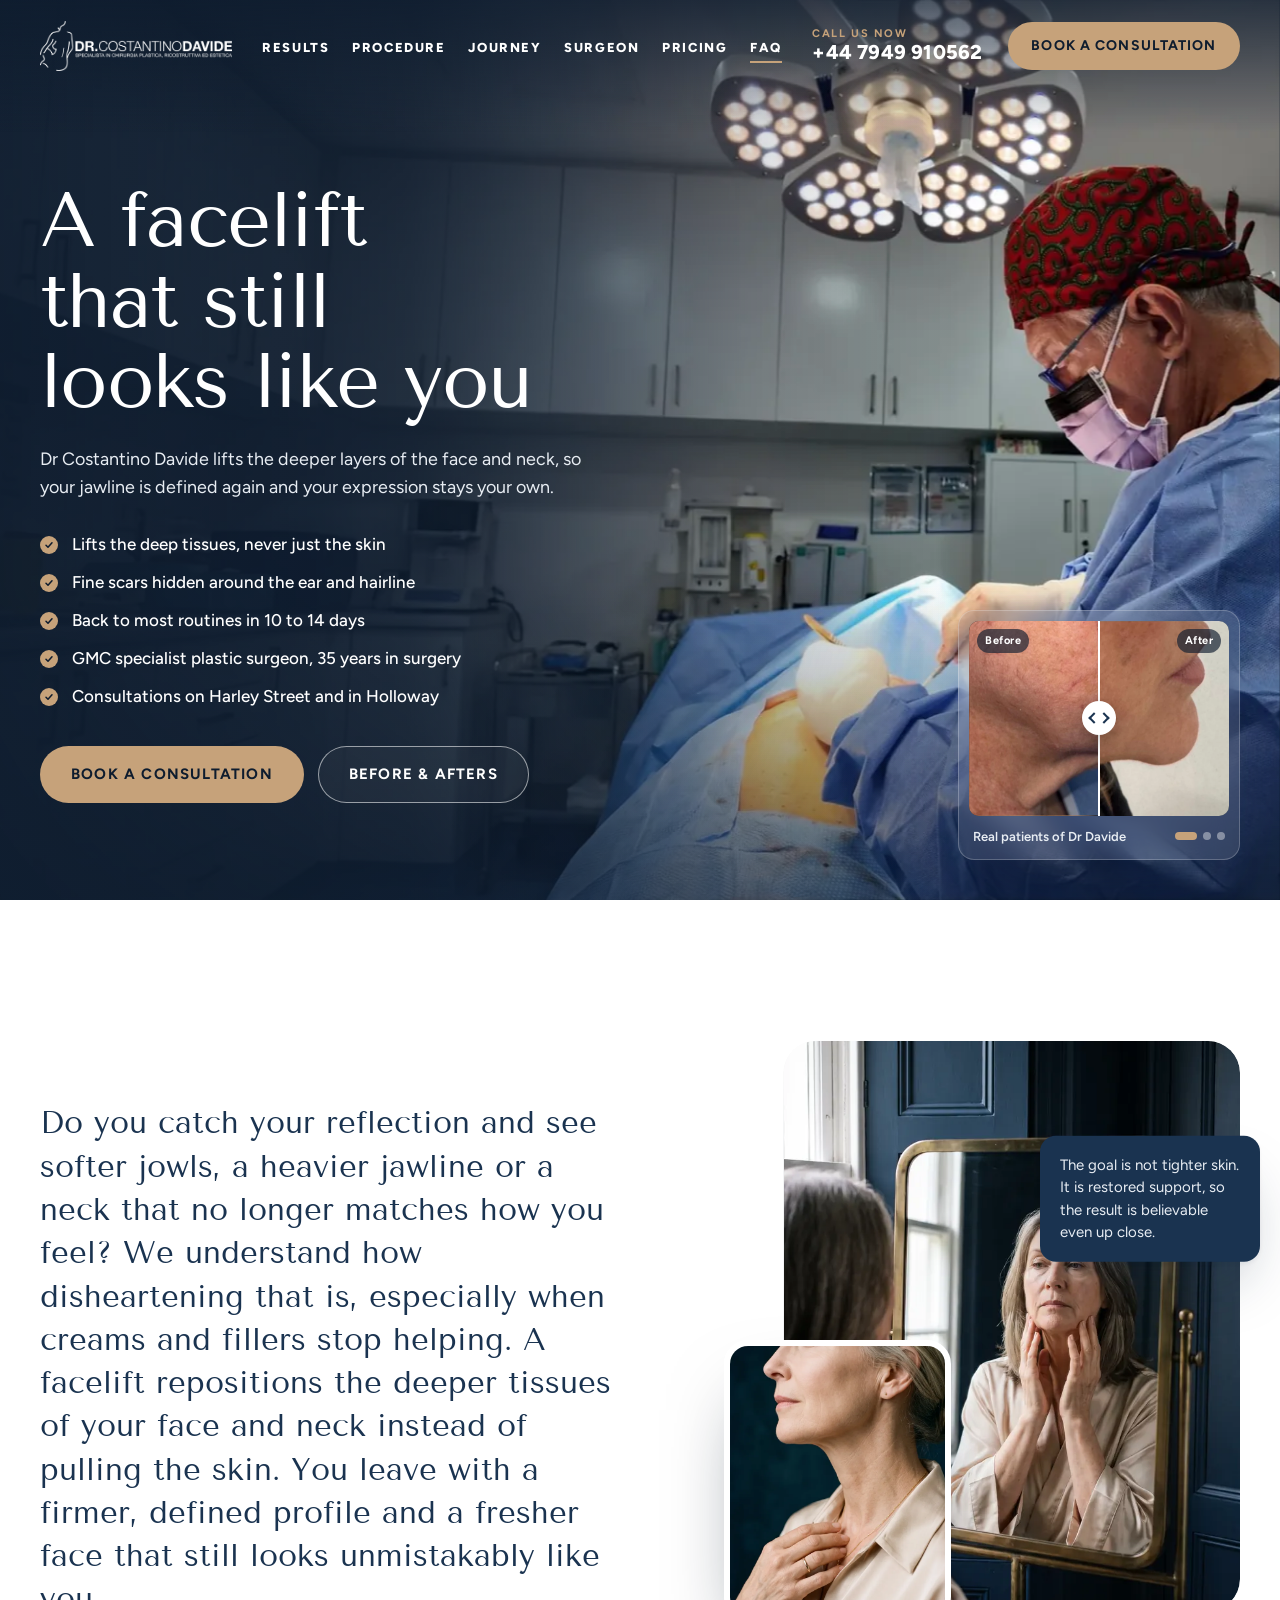
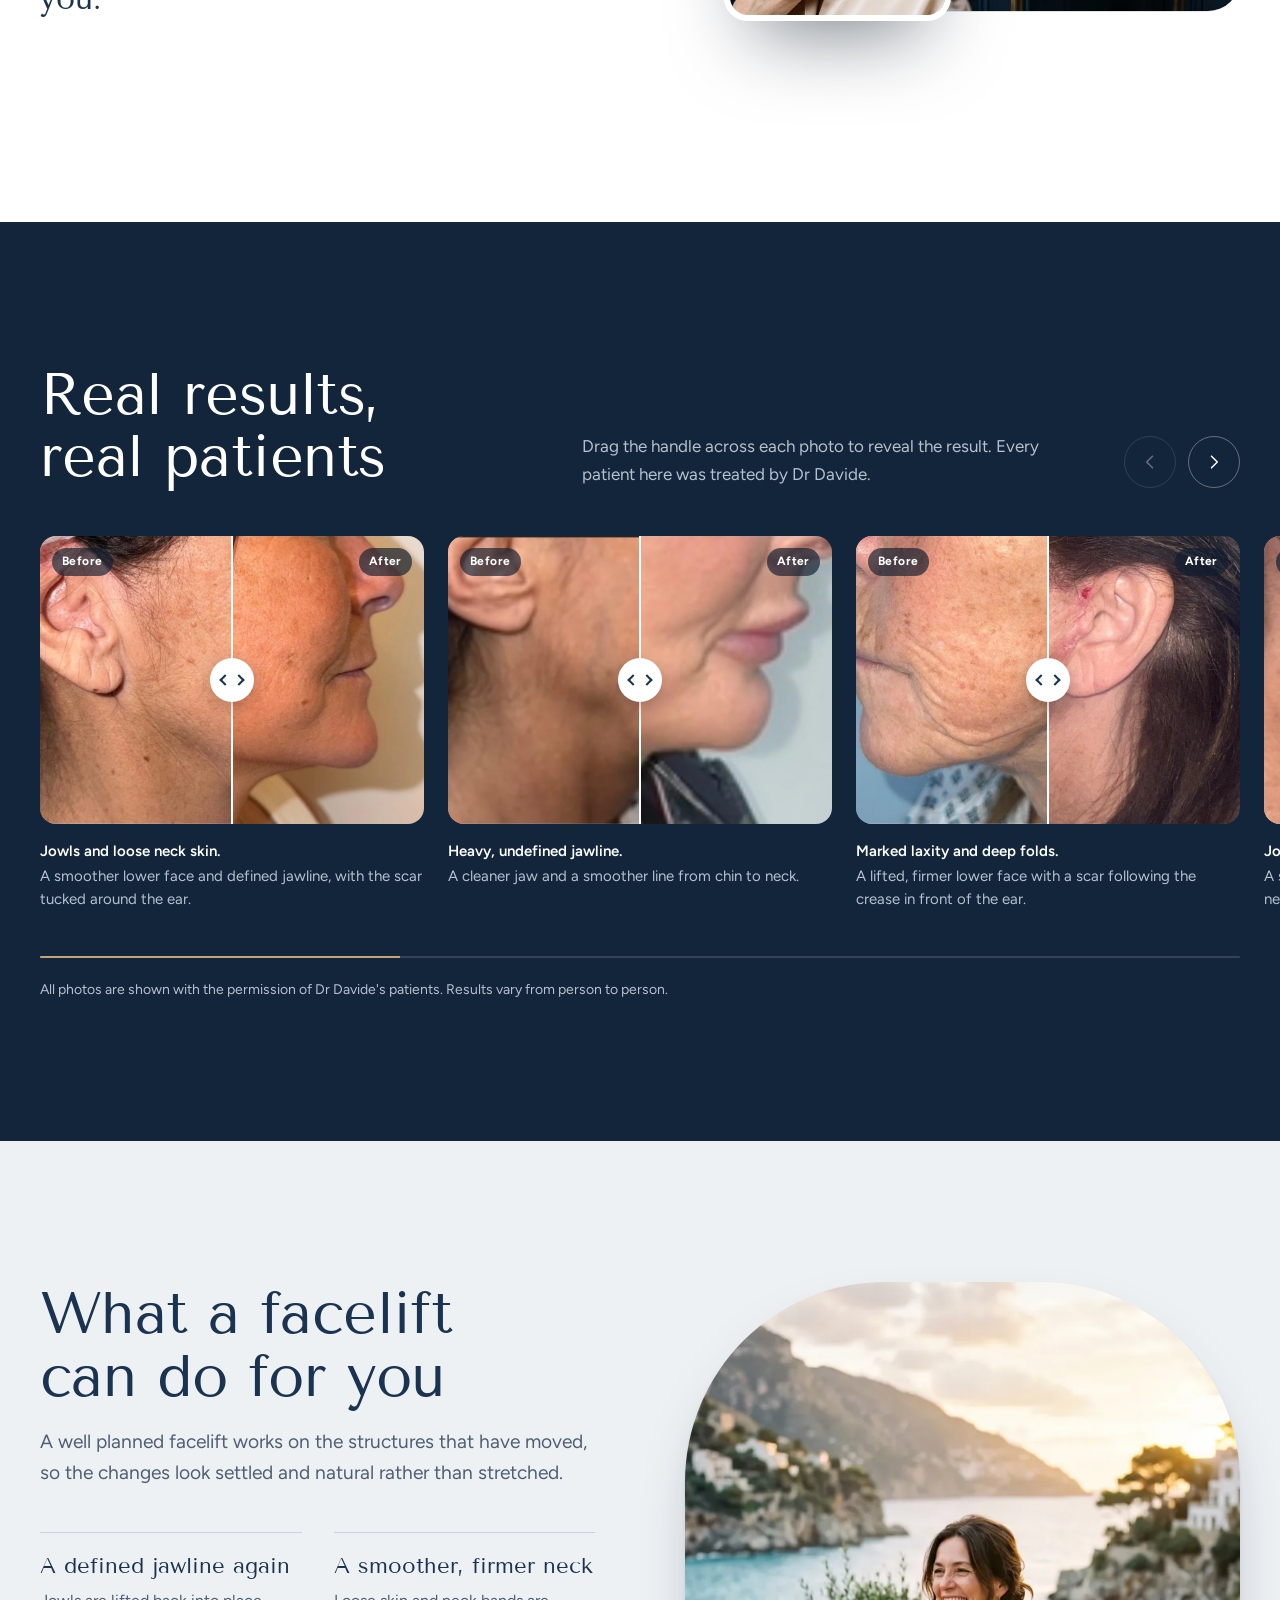
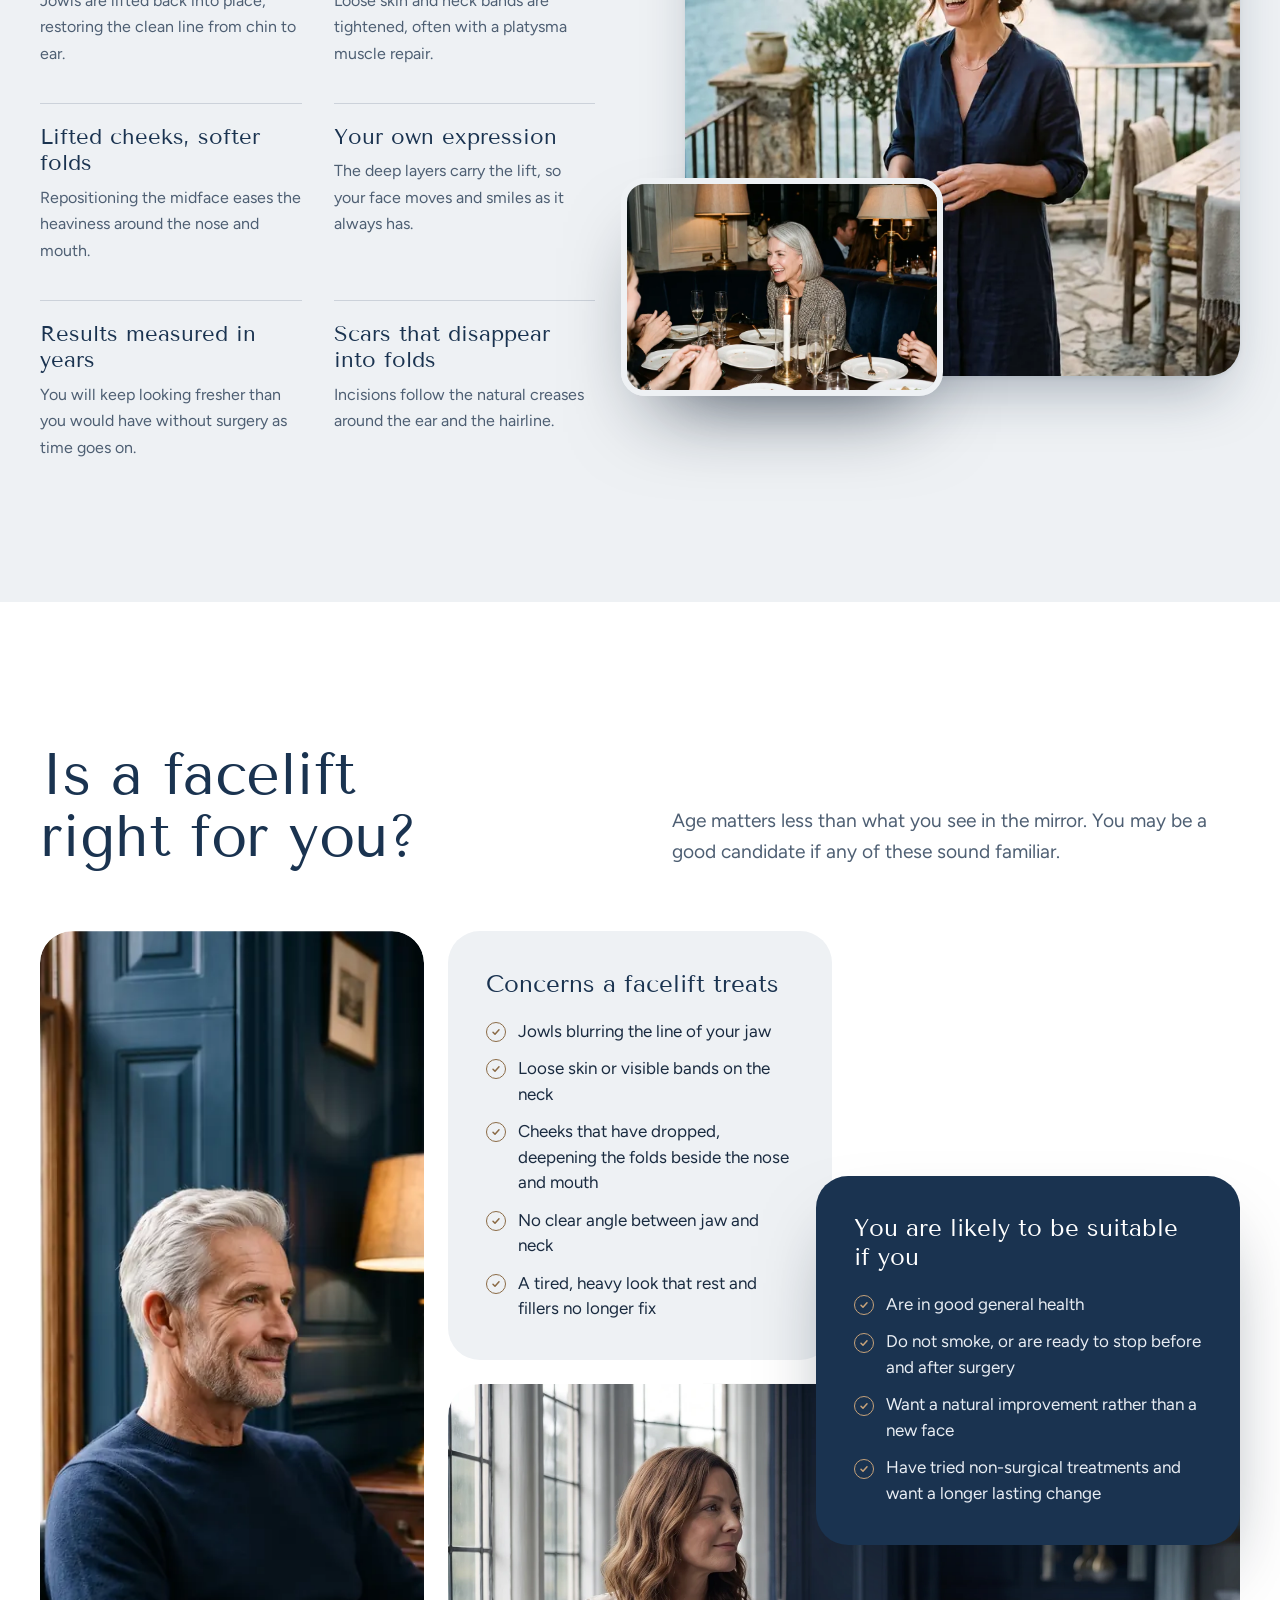
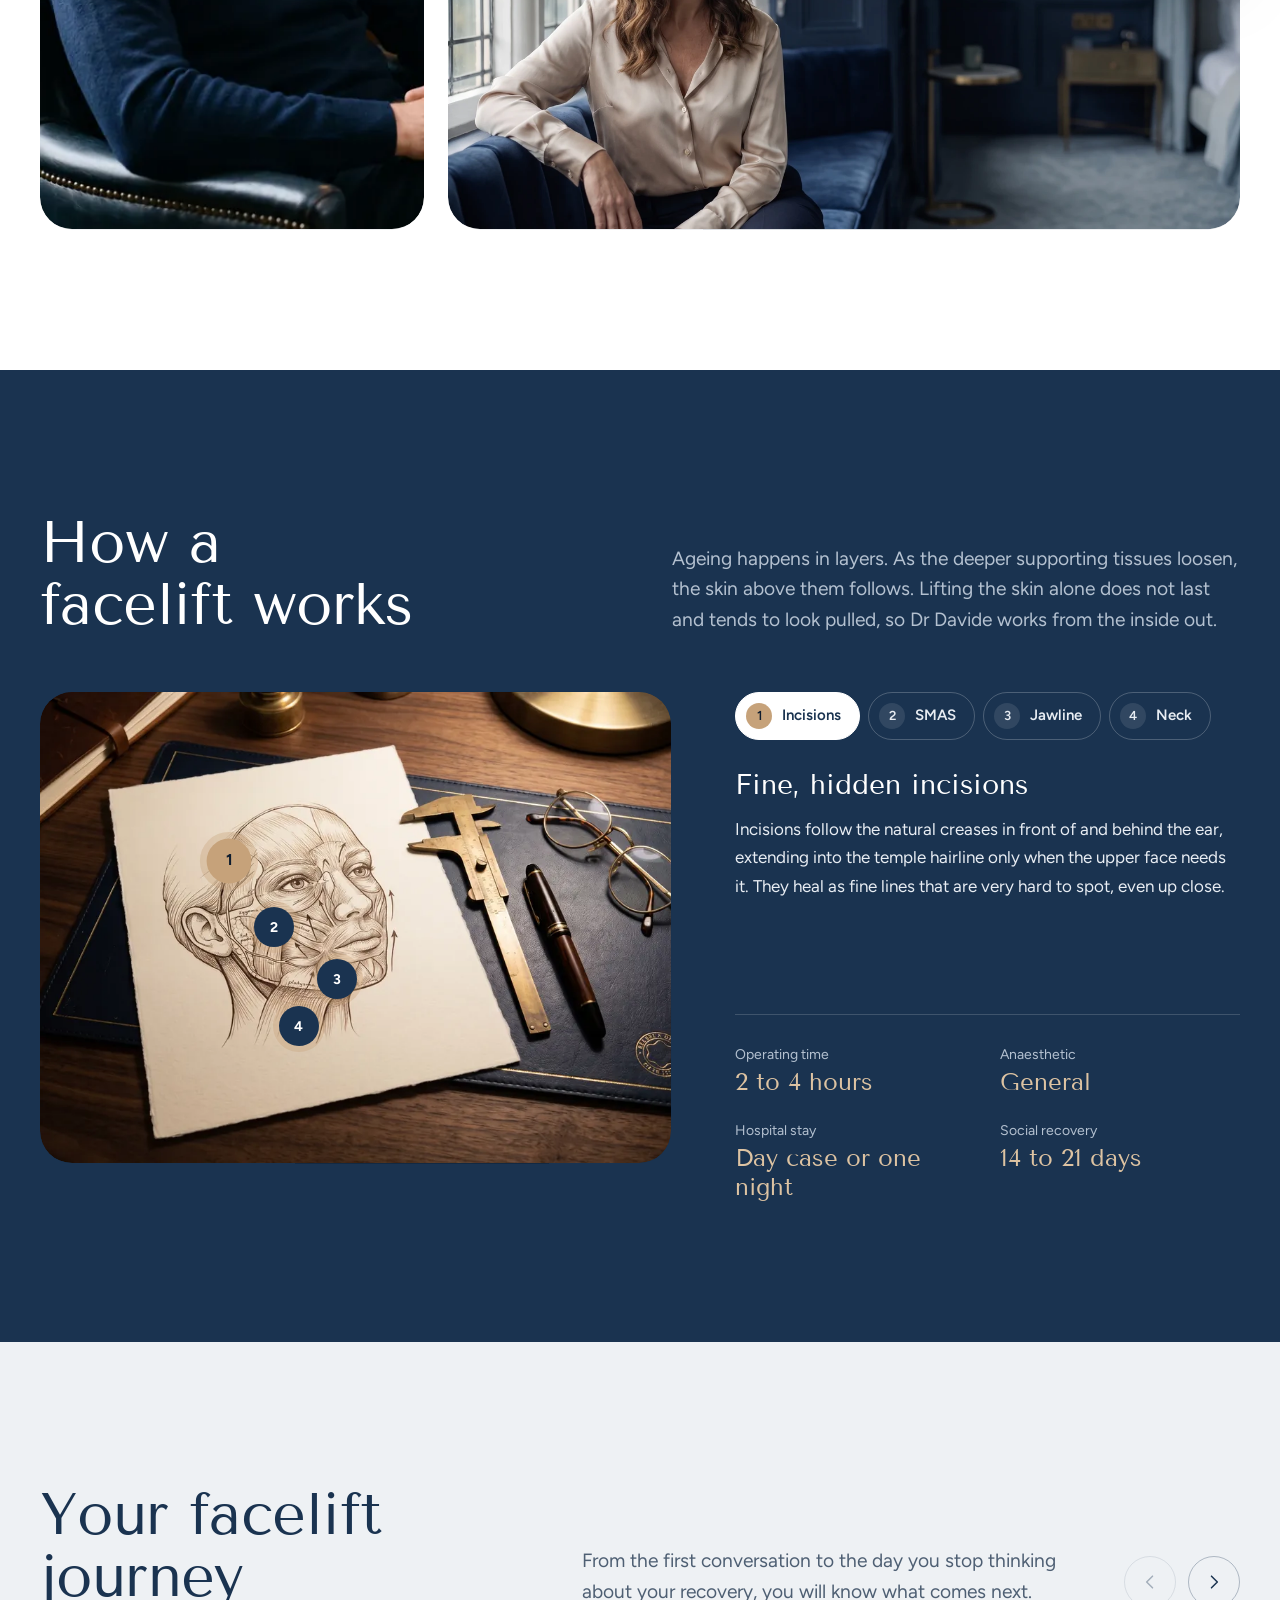
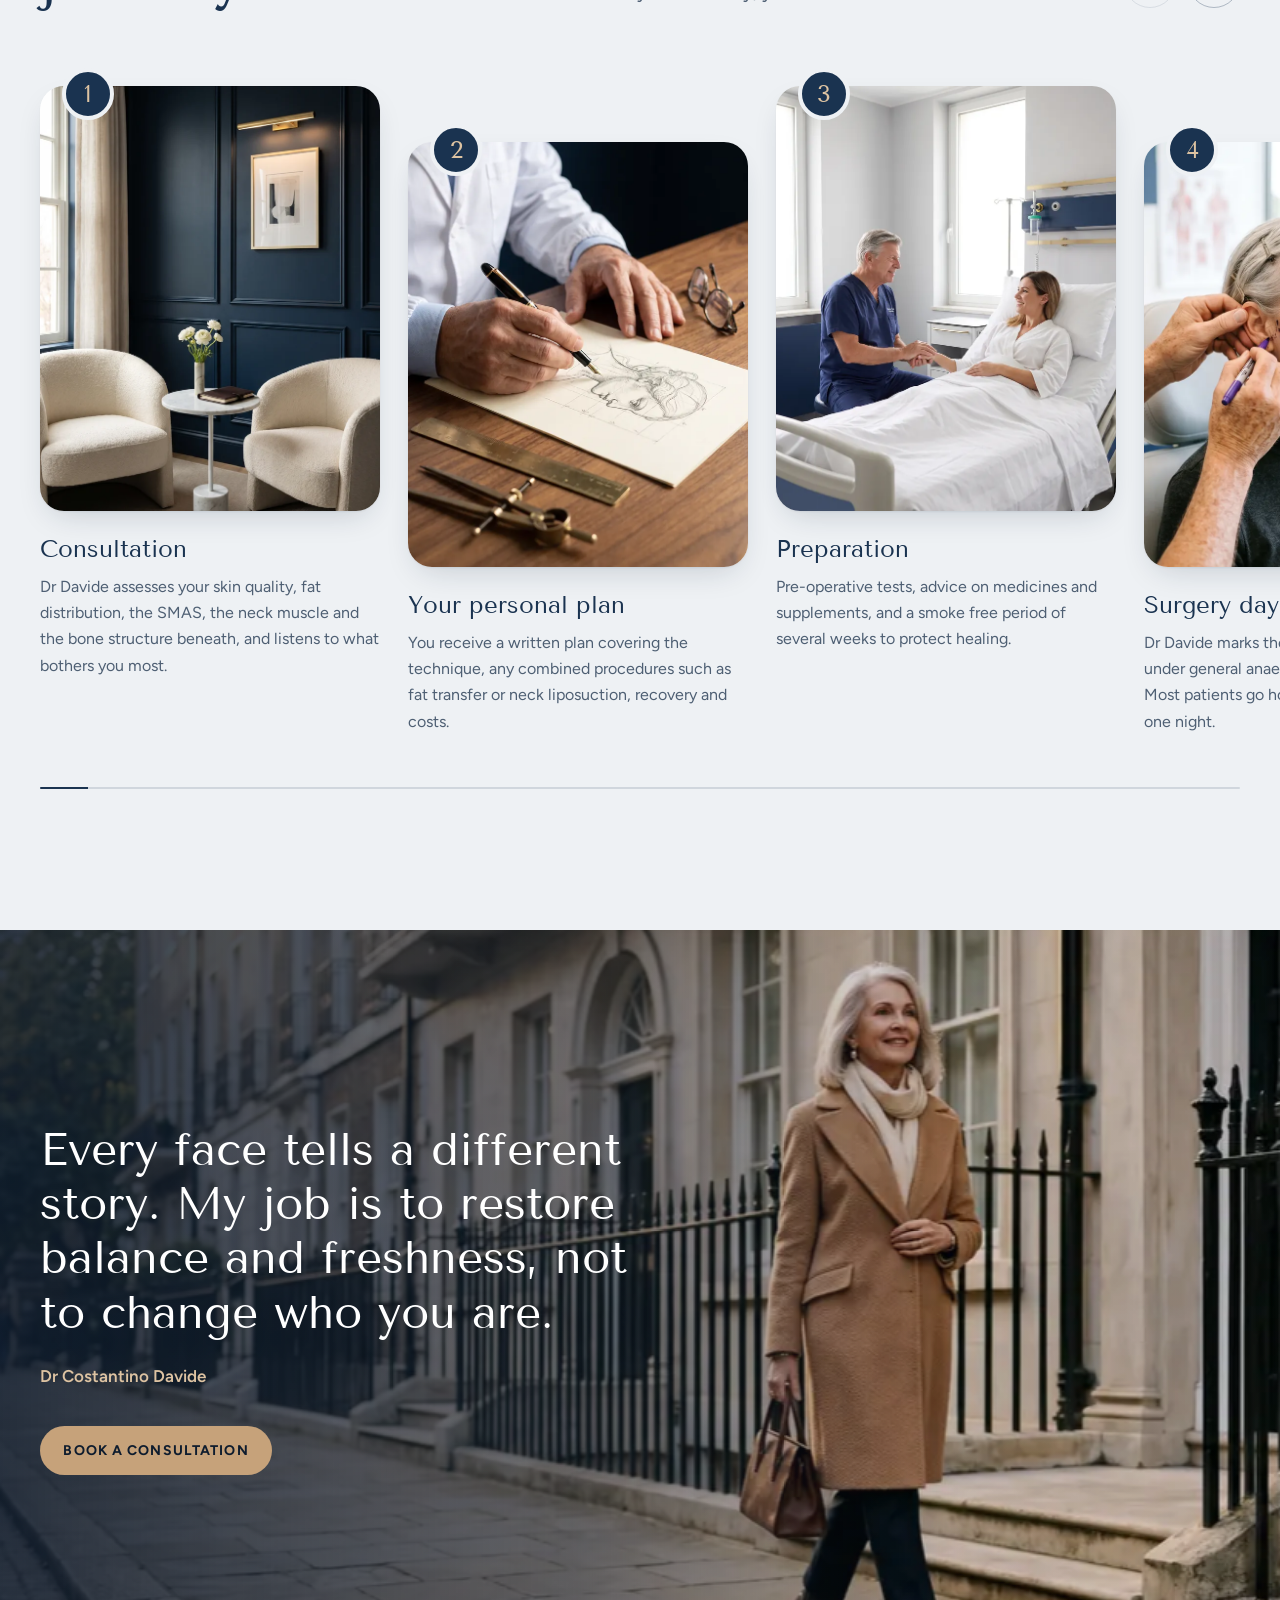
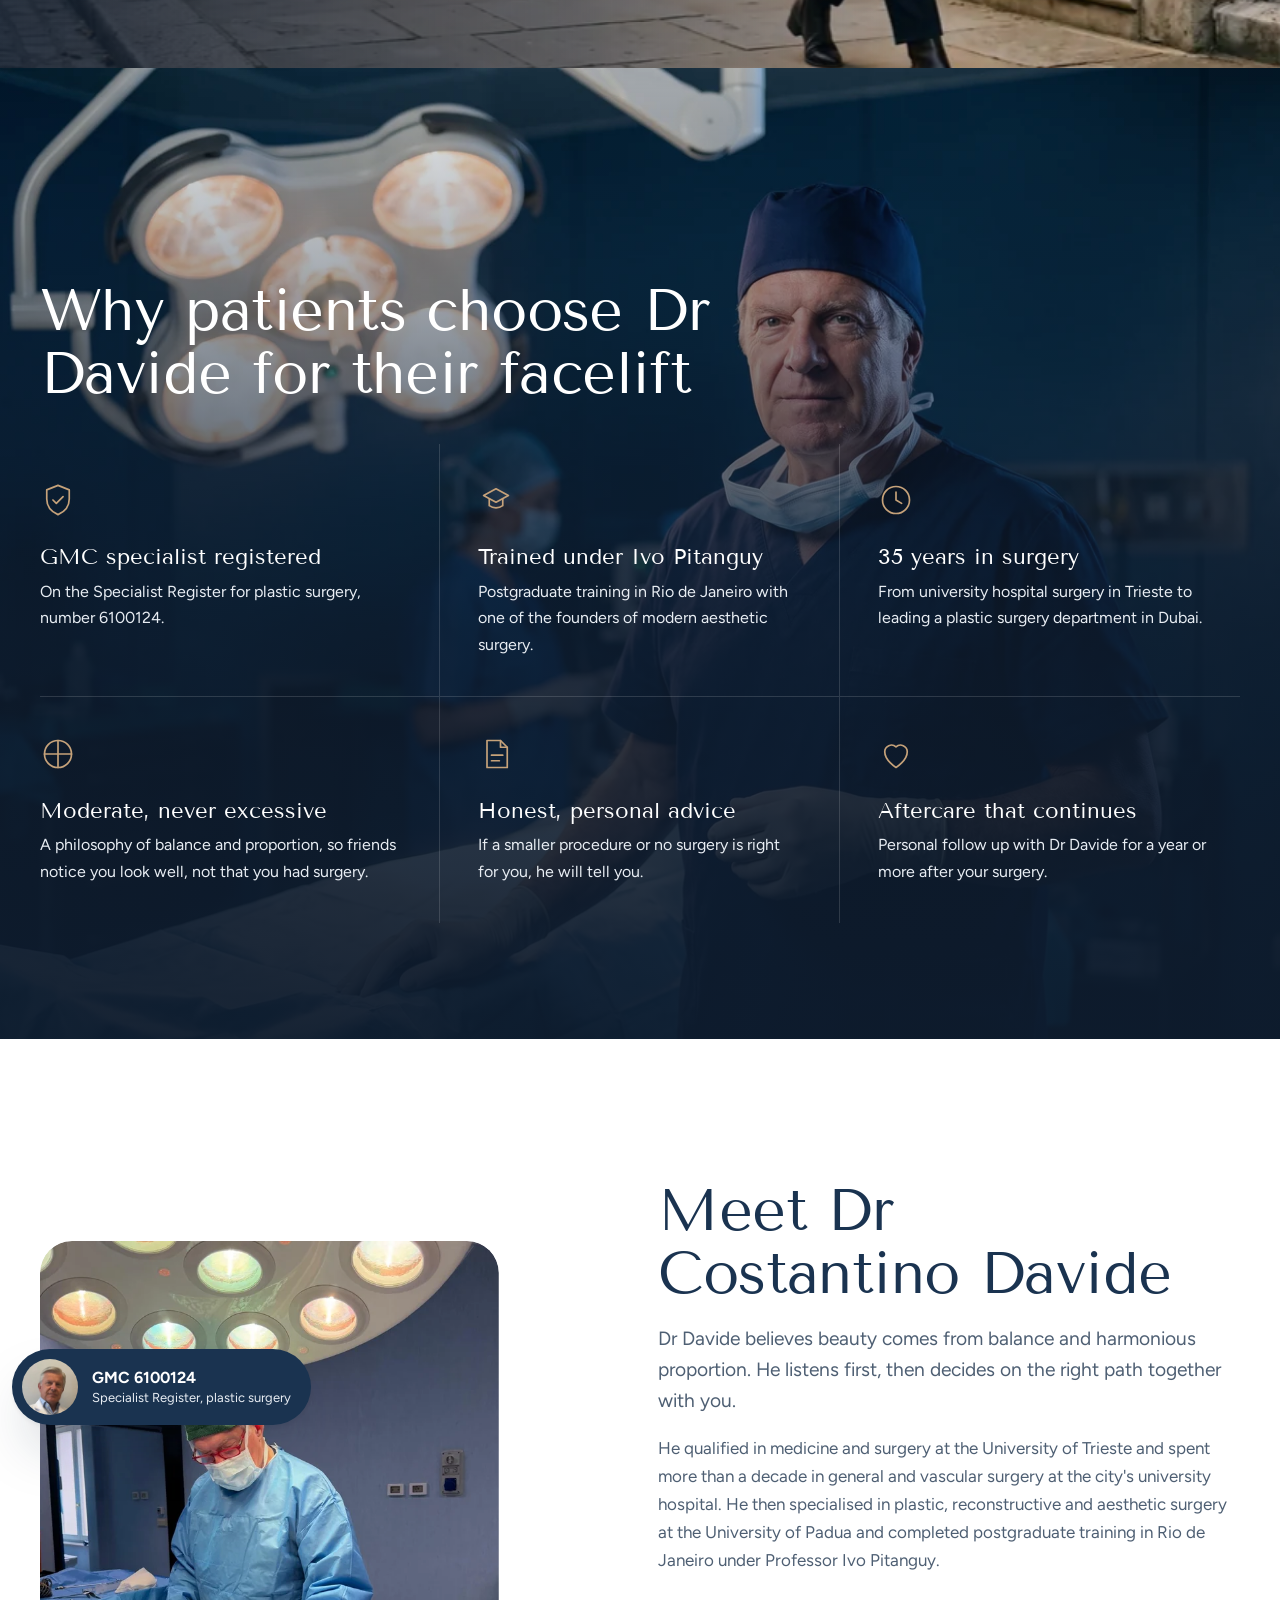
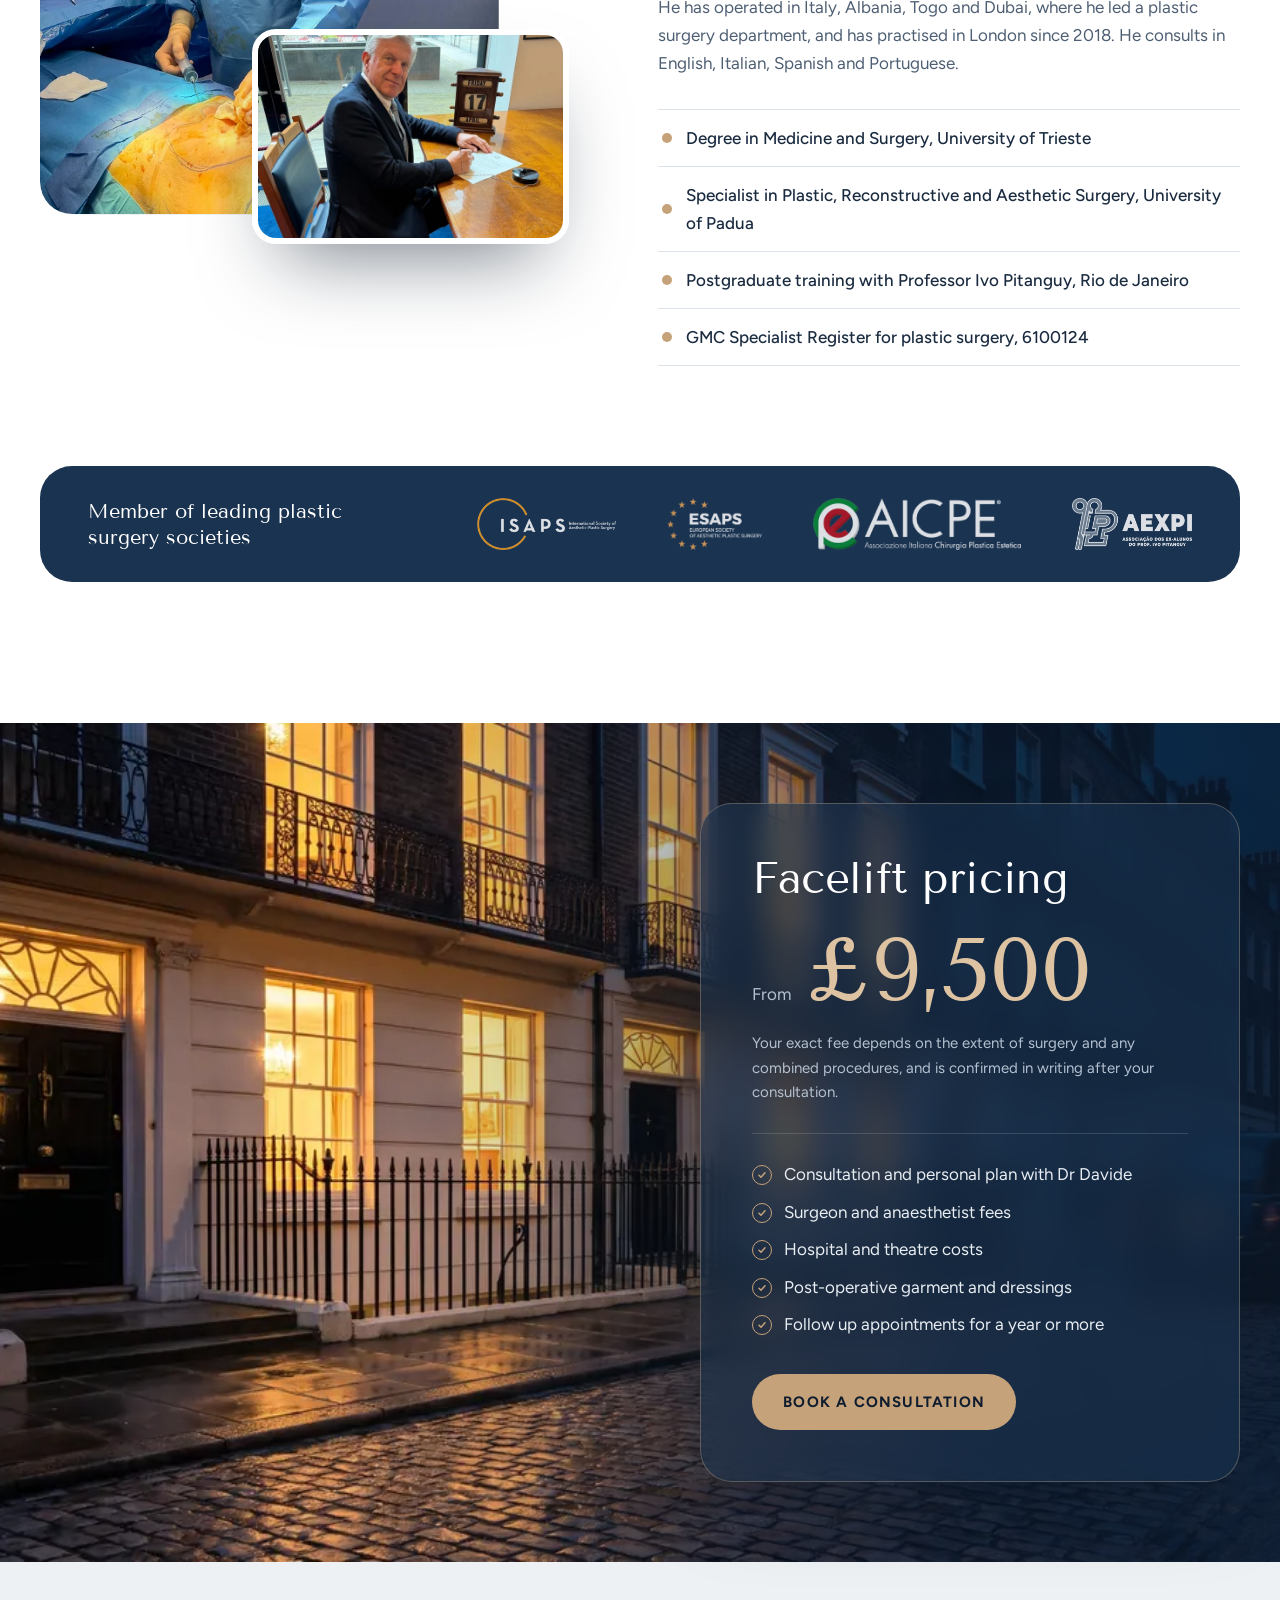
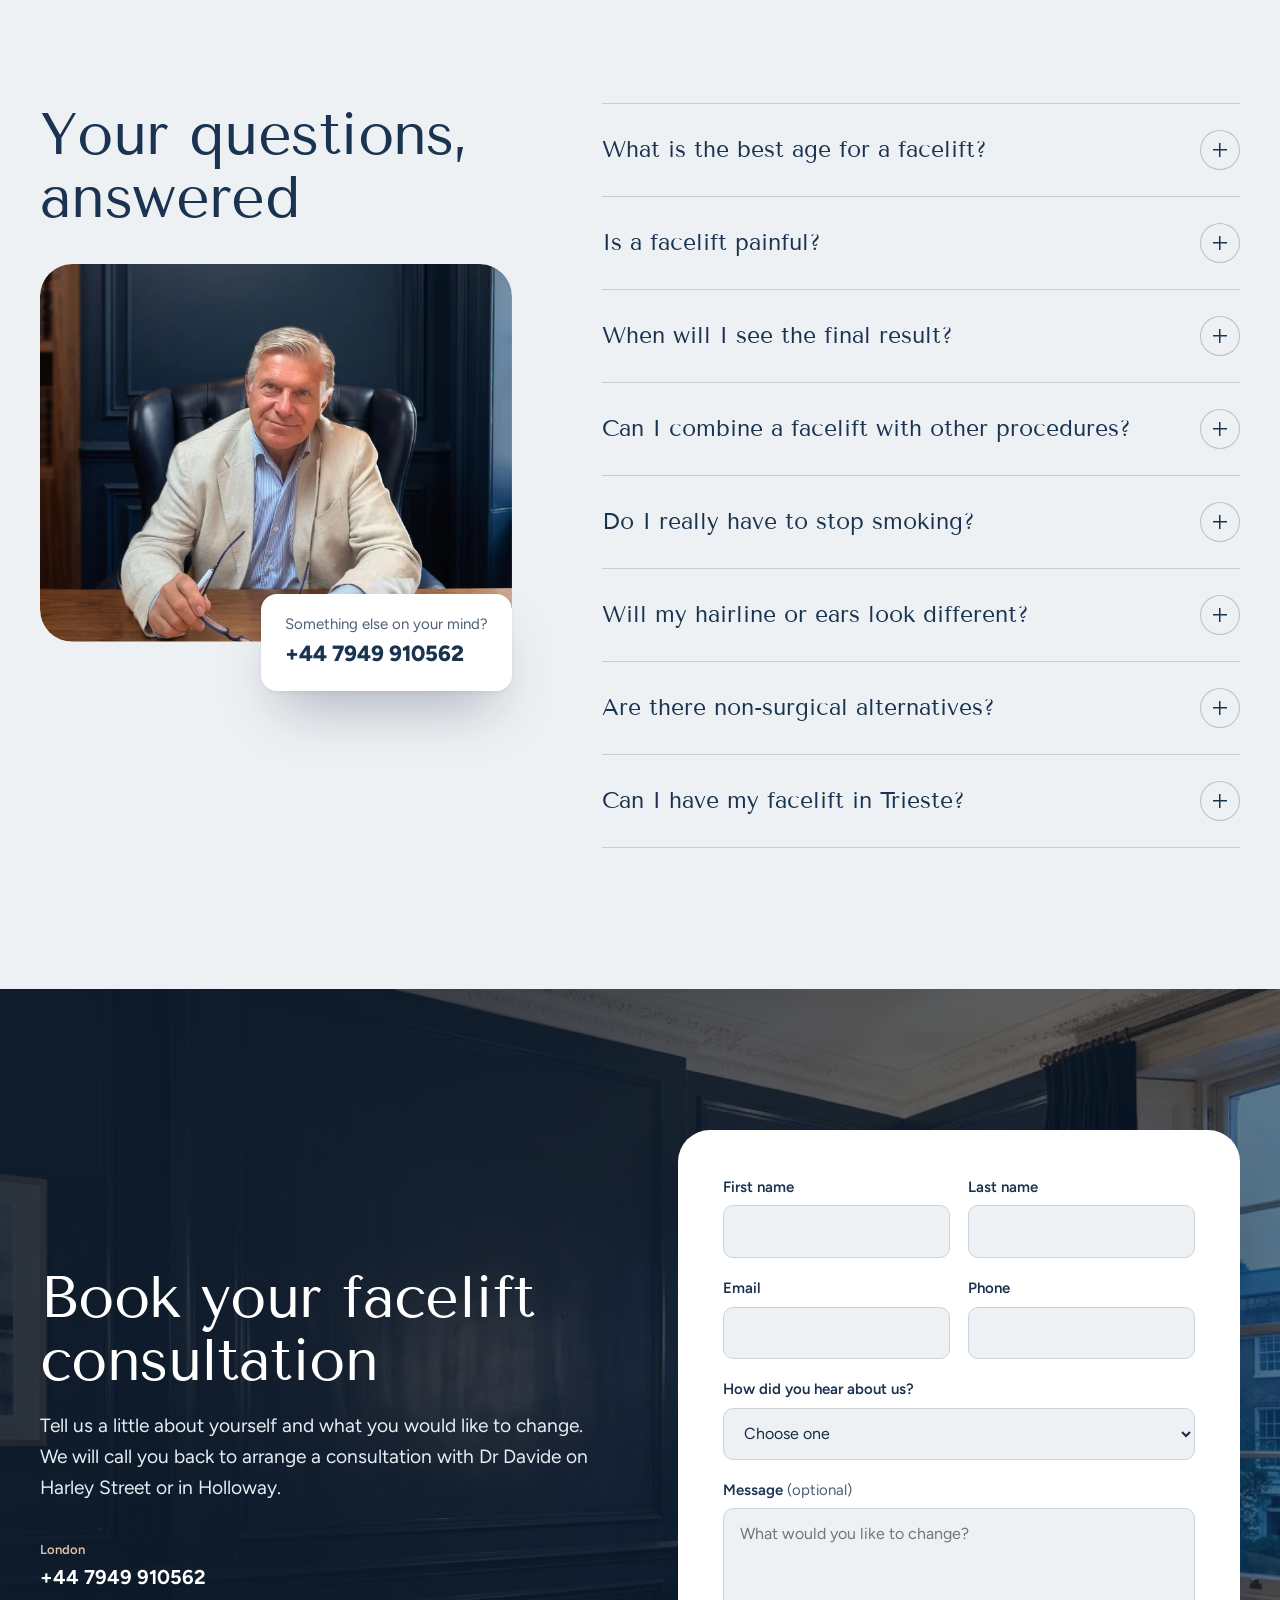
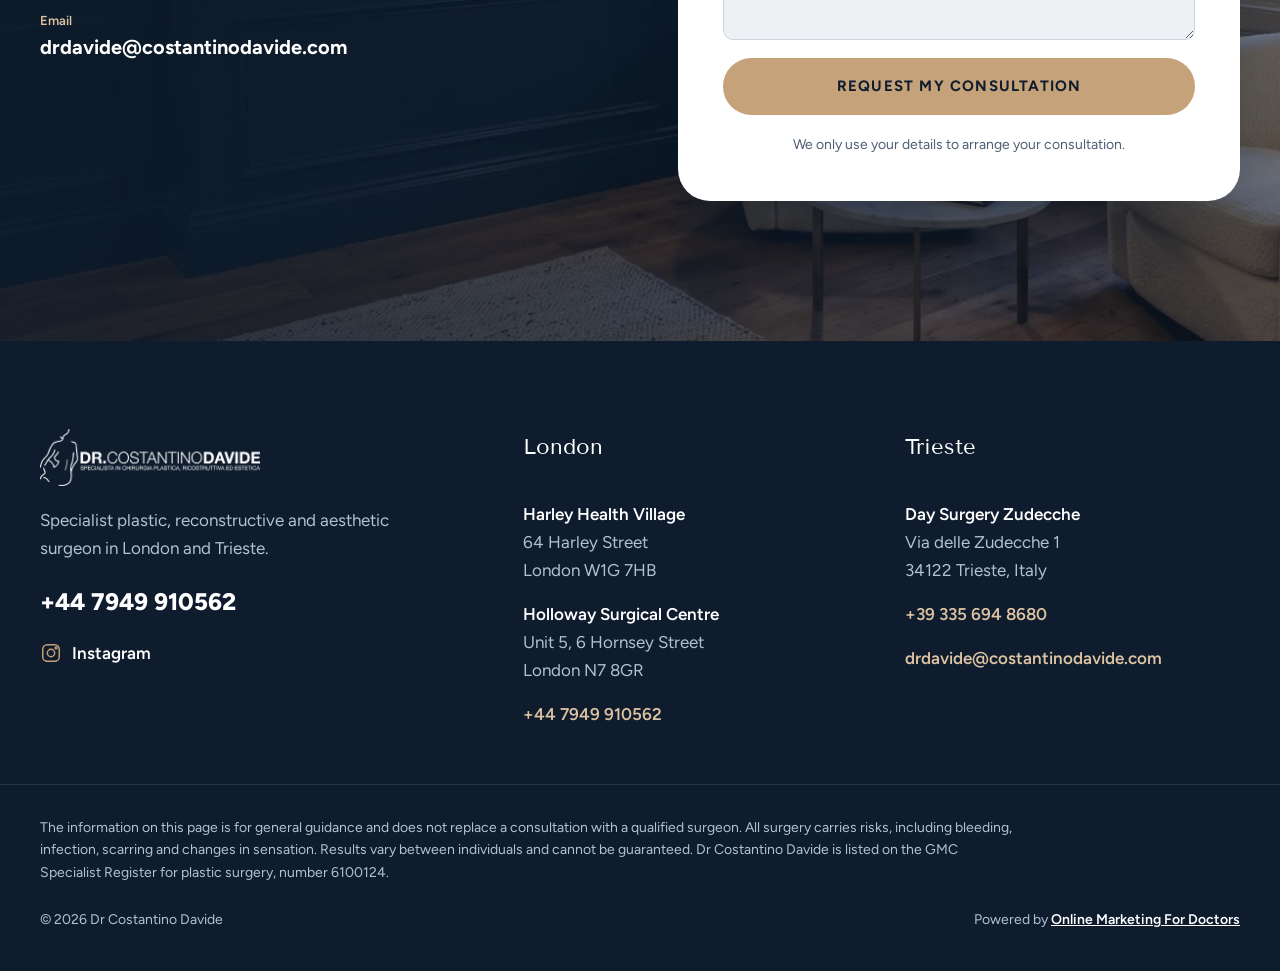
==== facelift/index.html @ 5d3d6950 "Move facelift LP to /facelift/ and add landing page index at root Co-Authored-By: Claude Opus 5.5 <n" ====
<!doctype html>
<html lang="en-GB">
<head>
  <meta charset="utf-8">
  <meta name="viewport" content="width=device-width, initial-scale=1">
  <meta name="robots" content="noindex, nofollow">
  <title>Facelift in London | Dr Costantino Davide</title>
  <meta name="description" content="Facelift and neck lift with Dr Costantino Davide, GMC specialist plastic surgeon on Harley Street and in Holloway, London. Natural, lasting results that still look like you.">
  <meta name="theme-color" content="#1A3350">
  <link rel="icon" href="/assets/img/favicon.png" type="image/png">
  <link rel="preconnect" href="https://fonts.googleapis.com">
  <link rel="preconnect" href="https://fonts.gstatic.com" crossorigin>
  <link href="https://fonts.googleapis.com/css2?family=Tenor+Sans&family=Figtree:wght@400;500;600;700;800&display=swap" rel="stylesheet">
  <link rel="preload" as="image" imagesrcset="/assets/img/gen/theatre-hero-1400.webp 1400w, /assets/img/gen/theatre-hero-2000.webp 2000w" imagesizes="100vw" media="(min-width: 900px)">
  <link rel="preload" as="image" imagesrcset="/assets/img/gen/theatre-hero-mobile-900.webp 900w, /assets/img/gen/theatre-hero-mobile-1500.webp 1500w" imagesizes="100vw" media="(max-width: 899px)">
  <link rel="stylesheet" href="/assets/css/styles.css">
</head>
<body>
  <a class="skip-link" href="#main">Skip to content</a>

  <!-- ============ HEADER ============ -->
  <header class="site-header" data-header>
    <div class="header-inner">
      <a class="header-logo" href="#top" aria-label="Dr Costantino Davide, back to top">
        <img class="logo-white" src="/assets/img/logos/logo-white.webp" alt="Dr Costantino Davide" width="900" height="230">
        <img class="logo-blue" src="/assets/img/logos/logo-blue.webp" alt="" width="900" height="230" aria-hidden="true">
      </a>
      <a class="btn btn-brass header-mobile-cta" href="#book">Book a consultation</a>

      <nav class="header-nav" aria-label="Page sections">
        <ul>
          <li><a href="#results">Results</a></li>
          <li><a href="#procedure">Procedure</a></li>
          <li><a href="#journey">Journey</a></li>
          <li><a href="#surgeon">Surgeon</a></li>
          <li><a href="#pricing">Pricing</a></li>
          <li><a href="#faq">FAQ</a></li>
        </ul>
      </nav>

      <a class="header-phone" href="tel:+447949910562">
        <span class="header-phone-label">Call us now</span>
        <span class="header-phone-number">+44 7949 910562</span>
      </a>
      <a class="btn btn-brass header-cta" href="#book">Book a consultation</a>

      <div class="header-icons">
        <a class="icon-btn" href="tel:+447949910562" aria-label="Call +44 7949 910562">
          <svg viewBox="0 0 24 24" aria-hidden="true"><path d="M6.6 10.8a15.1 15.1 0 0 0 6.6 6.6l2.2-2.2a1 1 0 0 1 1-.25 11.4 11.4 0 0 0 3.6.57 1 1 0 0 1 1 1V20a1 1 0 0 1-1 1A17 17 0 0 1 3 4a1 1 0 0 1 1-1h3.5a1 1 0 0 1 1 1c0 1.25.2 2.45.57 3.57a1 1 0 0 1-.25 1z"/></svg>
        </a>
        <button class="icon-btn menu-toggle" type="button" aria-label="Open menu" aria-expanded="false" aria-controls="mobile-menu" data-menu-toggle>
          <span></span><span></span><span></span>
        </button>
      </div>
    </div>

    <div class="mobile-menu" id="mobile-menu" data-mobile-menu hidden>
      <nav aria-label="Page sections, mobile">
        <ul>
          <li><a href="#results">Results</a></li>
          <li><a href="#procedure">Procedure</a></li>
          <li><a href="#journey">Journey</a></li>
          <li><a href="#surgeon">Surgeon</a></li>
          <li><a href="#pricing">Pricing</a></li>
          <li><a href="#faq">FAQ</a></li>
        </ul>
      </nav>
      <a class="mobile-menu-phone" href="tel:+447949910562"><span>Call us now</span>+44 7949 910562</a>
      <a class="btn btn-brass" href="#book">Book a consultation</a>
    </div>
  </header>

  <main id="main">

    <!-- ============ HERO ============ -->
    <section class="hero" id="top" aria-labelledby="hero-title">
      <div class="hero-media" aria-hidden="true">
        <picture>
          <source media="(max-width: 899px)" srcset="/assets/img/gen/theatre-hero-mobile-900.webp 900w, /assets/img/gen/theatre-hero-mobile-1500.webp 1500w" sizes="100vw">
          <img src="/assets/img/gen/theatre-hero-2000.webp" srcset="/assets/img/gen/theatre-hero-1400.webp 1400w, /assets/img/gen/theatre-hero-2000.webp 2000w" sizes="100vw" alt="" width="2000" height="1342" fetchpriority="high">
        </picture>
      </div>

      <div class="hero-inner">
        <div class="hero-copy">
          <h1 id="hero-title" class="hero-title">A facelift that still looks like you</h1>
          <p class="hero-sub">Dr Costantino Davide lifts the deeper layers of the face and neck, so your jawline is defined again and your expression stays your own.</p>
          <ul class="hero-points">
            <li>Lifts the deep tissues, never just the skin</li>
            <li>Fine scars hidden around the ear and hairline</li>
            <li>Back to most routines in 10 to 14 days</li>
            <li>GMC specialist plastic surgeon, 35 years in surgery</li>
            <li>Consultations on Harley Street and in Holloway</li>
          </ul>
          <div class="hero-actions">
            <a class="btn btn-brass btn-lg" href="#book">Book a consultation</a>
            <a class="btn btn-ghost btn-lg" href="#results">Before &amp; afters</a>
          </div>
        </div>

        <aside class="hero-ba" aria-label="Before and after preview" data-hero-ba>
          <div class="compare compare--mini" data-compare style="--pos: 50%">
            <img class="compare-after" src="/assets/img/ba/p05-after.webp" alt="Patient after facelift" width="841" height="631" data-hero-after>
            <div class="compare-before"><img src="/assets/img/ba/p05-before.webp" alt="Same patient before facelift" width="841" height="631" data-hero-before></div>
            <span class="compare-handle" aria-hidden="true"><span></span></span>
            <input class="compare-range" type="range" min="0" max="100" value="50" aria-label="Drag to compare before and after">
            <span class="compare-tag compare-tag--before">Before</span>
            <span class="compare-tag compare-tag--after">After</span>
          </div>
          <div class="hero-ba-foot">
            <p>Real patients of Dr Davide</p>
            <div class="hero-ba-dots" role="tablist" aria-label="Choose a patient">
              <button type="button" role="tab" aria-selected="true" aria-label="Patient 1" data-hero-dot="0"></button>
              <button type="button" role="tab" aria-selected="false" aria-label="Patient 2" data-hero-dot="1"></button>
              <button type="button" role="tab" aria-selected="false" aria-label="Patient 3" data-hero-dot="2"></button>
            </div>
          </div>
        </aside>
      </div>
    </section>

    <!-- ============ INTRO ============ -->
    <section class="intro" aria-label="Introduction">
      <div class="container intro-grid">
        <p class="intro-text">Do you catch your reflection and see softer jowls, a heavier jawline or a neck that no longer matches how you feel? We understand how disheartening that is, especially when creams and fillers stop helping. A facelift repositions the deeper tissues of your face and neck instead of pulling the skin. You leave with a firmer, defined profile and a fresher face that still looks unmistakably like you.</p>
        <div class="intro-media">
          <figure class="intro-main reveal">
            <img src="/assets/img/fl/mirror-1200.webp" srcset="/assets/img/fl/mirror-700.webp 700w, /assets/img/fl/mirror-1200.webp 1200w" sizes="(min-width: 1024px) 34vw, 80vw" alt="A woman studying her jawline in an antique mirror" width="1200" height="1607" loading="lazy">
          </figure>
          <figure class="intro-satellite" data-parallax="-0.08">
            <img src="/assets/img/fl/jaw-700.webp" alt="Close view of a smooth, defined jawline and neck" width="700" height="869" loading="lazy">
          </figure>
          <p class="intro-note" data-parallax="0.06">The goal is not tighter skin. It is restored support, so the result is believable even up close.</p>
        </div>
      </div>
    </section>

    <!-- ============ RESULTS ============ -->
    <section class="results" id="results" aria-labelledby="results-title">
      <div class="container">
        <div class="results-head">
          <h2 id="results-title" class="display-lg">Real results, real patients</h2>
          <p>Drag the handle across each photo to reveal the result. Every patient here was treated by Dr Davide.</p>
          <div class="results-nav">
            <button type="button" class="round-btn" data-results-prev aria-label="Previous patients">
              <svg viewBox="0 0 24 24" aria-hidden="true"><path d="M15 5l-7 7 7 7"/></svg>
            </button>
            <button type="button" class="round-btn" data-results-next aria-label="Next patients">
              <svg viewBox="0 0 24 24" aria-hidden="true"><path d="M9 5l7 7-7 7"/></svg>
            </button>
          </div>
        </div>
      </div>
      <div class="results-viewport" data-results>
        <ul class="results-track" data-results-track>
          <li class="result-card">
            <div class="compare" data-compare style="--pos: 50%">
              <img class="compare-after" src="/assets/img/ba/p01-after.webp" alt="Patient 1 after facelift, right profile" width="1060" height="795" loading="lazy">
              <div class="compare-before"><img src="/assets/img/ba/p01-before.webp" alt="Patient 1 before facelift, right profile" width="1060" height="795" loading="lazy"></div>
              <span class="compare-handle" aria-hidden="true"><span></span></span>
              <input class="compare-range" type="range" min="0" max="100" value="50" aria-label="Compare patient 1 before and after">
              <span class="compare-tag compare-tag--before">Before</span><span class="compare-tag compare-tag--after">After</span>
            </div>
            <p class="result-caption"><strong>Jowls and loose neck skin.</strong> A smoother lower face and defined jawline, with the scar tucked around the ear.</p>
          </li>
          <li class="result-card">
            <div class="compare" data-compare style="--pos: 50%">
              <img class="compare-after" src="/assets/img/ba/p02-after.webp" alt="Patient 2 after facelift" width="843" height="632" loading="lazy">
              <div class="compare-before"><img src="/assets/img/ba/p02-before.webp" alt="Patient 2 before facelift" width="843" height="632" loading="lazy"></div>
              <span class="compare-handle" aria-hidden="true"><span></span></span>
              <input class="compare-range" type="range" min="0" max="100" value="50" aria-label="Compare patient 2 before and after">
              <span class="compare-tag compare-tag--before">Before</span><span class="compare-tag compare-tag--after">After</span>
            </div>
            <p class="result-caption"><strong>Heavy, undefined jawline.</strong> A cleaner jaw and a smoother line from chin to neck.</p>
          </li>
          <li class="result-card">
            <div class="compare" data-compare style="--pos: 50%">
              <img class="compare-after" src="/assets/img/ba/p03-after.webp" alt="Patient 3 after facelift" width="1060" height="795" loading="lazy">
              <div class="compare-before"><img src="/assets/img/ba/p03-before.webp" alt="Patient 3 before facelift" width="1060" height="795" loading="lazy"></div>
              <span class="compare-handle" aria-hidden="true"><span></span></span>
              <input class="compare-range" type="range" min="0" max="100" value="50" aria-label="Compare patient 3 before and after">
              <span class="compare-tag compare-tag--before">Before</span><span class="compare-tag compare-tag--after">After</span>
            </div>
            <p class="result-caption"><strong>Marked laxity and deep folds.</strong> A lifted, firmer lower face with a scar following the crease in front of the ear.</p>
          </li>
          <li class="result-card">
            <div class="compare" data-compare style="--pos: 50%">
              <img class="compare-after" src="/assets/img/ba/p04-after.webp" alt="Patient 4 after facelift" width="840" height="630" loading="lazy">
              <div class="compare-before"><img src="/assets/img/ba/p04-before.webp" alt="Patient 4 before facelift" width="840" height="630" loading="lazy"></div>
              <span class="compare-handle" aria-hidden="true"><span></span></span>
              <input class="compare-range" type="range" min="0" max="100" value="50" aria-label="Compare patient 4 before and after">
              <span class="compare-tag compare-tag--before">Before</span><span class="compare-tag compare-tag--after">After</span>
            </div>
            <p class="result-caption"><strong>Jowling and neck laxity.</strong> A sharper jawline and a clearer angle between jaw and neck.</p>
          </li>
          <li class="result-card">
            <div class="compare" data-compare style="--pos: 50%">
              <img class="compare-after" src="/assets/img/ba/p05-after.webp" alt="Patient 5 after facelift" width="841" height="631" loading="lazy">
              <div class="compare-before"><img src="/assets/img/ba/p05-before.webp" alt="Patient 5 before facelift" width="841" height="631" loading="lazy"></div>
              <span class="compare-handle" aria-hidden="true"><span></span></span>
              <input class="compare-range" type="range" min="0" max="100" value="50" aria-label="Compare patient 5 before and after">
              <span class="compare-tag compare-tag--before">Before</span><span class="compare-tag compare-tag--after">After</span>
            </div>
            <p class="result-caption"><strong>Loose skin under the chin.</strong> A tighter neck and a crisper jawline.</p>
          </li>
          <li class="result-card">
            <div class="compare" data-compare style="--pos: 50%">
              <img class="compare-after" src="/assets/img/ba/p06-after.webp" alt="Patient 6 after facelift" width="671" height="503" loading="lazy">
              <div class="compare-before"><img src="/assets/img/ba/p06-before.webp" alt="Patient 6 before facelift" width="671" height="503" loading="lazy"></div>
              <span class="compare-handle" aria-hidden="true"><span></span></span>
              <input class="compare-range" type="range" min="0" max="100" value="50" aria-label="Compare patient 6 before and after">
              <span class="compare-tag compare-tag--before">Before</span><span class="compare-tag compare-tag--after">After</span>
            </div>
            <p class="result-caption"><strong>Jowls and folds around the mouth.</strong> A clearly defined jawline and a much tighter neck.</p>
          </li>
          <li class="result-card">
            <div class="compare" data-compare style="--pos: 50%">
              <img class="compare-after" src="/assets/img/ba/p07-after.webp" alt="Patient 7 after facelift" width="785" height="589" loading="lazy">
              <div class="compare-before"><img src="/assets/img/ba/p07-before.webp" alt="Patient 7 before facelift" width="785" height="589" loading="lazy"></div>
              <span class="compare-handle" aria-hidden="true"><span></span></span>
              <input class="compare-range" type="range" min="0" max="100" value="50" aria-label="Compare patient 7 before and after">
              <span class="compare-tag compare-tag--before">Before</span><span class="compare-tag compare-tag--after">After</span>
            </div>
            <p class="result-caption"><strong>Heavy lower face.</strong> A sharper jaw and a smoother neck.</p>
          </li>
          <li class="result-card">
            <div class="compare" data-compare style="--pos: 50%">
              <img class="compare-after" src="/assets/img/ba/p08-after.webp" alt="Patient 8 after facelift" width="796" height="597" loading="lazy">
              <div class="compare-before"><img src="/assets/img/ba/p08-before.webp" alt="Patient 8 before facelift" width="796" height="597" loading="lazy"></div>
              <span class="compare-handle" aria-hidden="true"><span></span></span>
              <input class="compare-range" type="range" min="0" max="100" value="50" aria-label="Compare patient 8 before and after">
              <span class="compare-tag compare-tag--before">Before</span><span class="compare-tag compare-tag--after">After</span>
            </div>
            <p class="result-caption"><strong>Lower face laxity.</strong> A cleaner jawline and a fresher, more youthful profile.</p>
          </li>
          <li class="result-card">
            <div class="compare" data-compare style="--pos: 50%">
              <img class="compare-after" src="/assets/img/ba/p09-after.webp" alt="Patient 9 after facelift" width="1344" height="1008" loading="lazy">
              <div class="compare-before"><img src="/assets/img/ba/p09-before.webp" alt="Patient 9 before facelift" width="1344" height="1008" loading="lazy"></div>
              <span class="compare-handle" aria-hidden="true"><span></span></span>
              <input class="compare-range" type="range" min="0" max="100" value="50" aria-label="Compare patient 9 before and after">
              <span class="compare-tag compare-tag--before">Before</span><span class="compare-tag compare-tag--after">After</span>
            </div>
            <p class="result-caption"><strong>Deep lines and a banded neck.</strong> A lifted face with a smoother jaw and neck contour.</p>
          </li>
          <li class="result-card">
            <div class="compare" data-compare style="--pos: 50%">
              <img class="compare-after" src="/assets/img/ba/p10-after.webp" alt="Patient 10 after facelift" width="388" height="291" loading="lazy">
              <div class="compare-before"><img src="/assets/img/ba/p10-before.webp" alt="Patient 10 before facelift" width="388" height="291" loading="lazy"></div>
              <span class="compare-handle" aria-hidden="true"><span></span></span>
              <input class="compare-range" type="range" min="0" max="100" value="50" aria-label="Compare patient 10 before and after">
              <span class="compare-tag compare-tag--before">Before</span><span class="compare-tag compare-tag--after">After</span>
            </div>
            <p class="result-caption"><strong>Loose skin along the jaw.</strong> A firmer neck and a more defined jaw.</p>
          </li>
        </ul>
      </div>
      <div class="container">
        <div class="results-progress" aria-hidden="true"><span data-results-bar></span></div>
        <p class="results-disclaimer">All photos are shown with the permission of Dr Davide's patients. Results vary from person to person.</p>
      </div>
    </section>

    <!-- ============ BENEFITS ============ -->
    <section class="benefits section" id="benefits" aria-labelledby="benefits-title">
      <div class="container benefits-grid">
        <div class="benefits-copy">
          <h2 id="benefits-title" class="display-lg">What a facelift can do for you</h2>
          <p class="lede">A well planned facelift works on the structures that have moved, so the changes look settled and natural rather than stretched.</p>
          <ul class="benefit-list">
            <li>
              <h3>A defined jawline again</h3>
              <p>Jowls are lifted back into place, restoring the clean line from chin to ear.</p>
            </li>
            <li>
              <h3>A smoother, firmer neck</h3>
              <p>Loose skin and neck bands are tightened, often with a platysma muscle repair.</p>
            </li>
            <li>
              <h3>Lifted cheeks, softer folds</h3>
              <p>Repositioning the midface eases the heaviness around the nose and mouth.</p>
            </li>
            <li>
              <h3>Your own expression</h3>
              <p>The deep layers carry the lift, so your face moves and smiles as it always has.</p>
            </li>
            <li>
              <h3>Results measured in years</h3>
              <p>You will keep looking fresher than you would have without surgery as time goes on.</p>
            </li>
            <li>
              <h3>Scars that disappear into folds</h3>
              <p>Incisions follow the natural creases around the ear and the hairline.</p>
            </li>
          </ul>
        </div>
        <div class="benefits-media">
          <figure class="benefits-main reveal">
            <img src="/assets/img/fl/terrace-1200.webp" srcset="/assets/img/fl/terrace-700.webp 700w, /assets/img/fl/terrace-1200.webp 1200w" sizes="(min-width: 1024px) 42vw, 92vw" alt="A woman laughing on a sunlit terrace by the sea" width="1200" height="1607" loading="lazy">
          </figure>
          <figure class="benefits-satellite" data-parallax="-0.1">
            <img src="/assets/img/fl/dinner-900.webp" alt="A woman with a silver bob laughing at dinner with friends" width="900" height="604" loading="lazy">
          </figure>
        </div>
      </div>
    </section>

    <!-- ============ CANDIDATES ============ -->
    <section class="candidates section" id="candidates" aria-labelledby="candidates-title">
      <div class="container">
        <div class="candidates-head">
          <h2 id="candidates-title" class="display-lg">Is a facelift right for you?</h2>
          <p class="lede">Age matters less than what you see in the mirror. You may be a good candidate if any of these sound familiar.</p>
        </div>
        <div class="candidates-mosaic">
          <figure class="cand-img cand-img--a reveal">
            <img src="/assets/img/fl/man-1200.webp" srcset="/assets/img/fl/man-700.webp 700w, /assets/img/fl/man-1200.webp 1200w" sizes="(min-width: 1024px) 28vw, 60vw" alt="A man in his sixties seated by a window" width="1200" height="1607" loading="lazy">
          </figure>
          <div class="cand-card">
            <h3>Concerns a facelift treats</h3>
            <ul class="check-list">
              <li>Jowls blurring the line of your jaw</li>
              <li>Loose skin or visible bands on the neck</li>
              <li>Cheeks that have dropped, deepening the folds beside the nose and mouth</li>
              <li>No clear angle between jaw and neck</li>
              <li>A tired, heavy look that rest and fillers no longer fix</li>
            </ul>
          </div>
          <figure class="cand-img cand-img--b reveal">
            <img src="/assets/img/gen/testimonial-1400.webp" srcset="/assets/img/gen/testimonial-1400.webp 1400w, /assets/img/gen/testimonial-2000.webp 2000w" sizes="(min-width: 1024px) 40vw, 92vw" alt="A woman sitting by a tall window in a navy room" width="1400" height="781" loading="lazy">
          </figure>
          <div class="cand-card cand-card--navy">
            <h3>You are likely to be suitable if you</h3>
            <ul class="check-list">
              <li>Are in good general health</li>
              <li>Do not smoke, or are ready to stop before and after surgery</li>
              <li>Want a natural improvement rather than a new face</li>
              <li>Have tried non-surgical treatments and want a longer lasting change</li>
            </ul>
          </div>
        </div>
      </div>
    </section>

    <!-- ============ HOW IT WORKS ============ -->
    <section class="procedure section" id="procedure" aria-labelledby="procedure-title">
      <div class="container procedure-grid">
        <div class="procedure-head">
          <h2 id="procedure-title" class="display-lg">How a facelift works</h2>
          <p class="lede">Ageing happens in layers. As the deeper supporting tissues loosen, the skin above them follows. Lifting the skin alone does not last and tends to look pulled, so Dr Davide works from the inside out.</p>
        </div>

        <div class="anatomy" data-anatomy>
          <div class="anatomy-figure reveal">
            <img src="/assets/img/fl/anatomy-1600.webp" srcset="/assets/img/fl/anatomy-900.webp 900w, /assets/img/fl/anatomy-1600.webp 1600w" sizes="(min-width: 1024px) 56vw, 100vw" alt="Pen and ink study of the layers of the face, with lift arrows over the cheek and jaw" width="1600" height="1195" loading="lazy">
            <button type="button" class="hotspot" style="left: 30%; top: 36%;" data-hotspot="0" aria-label="Show: incisions"><span>1</span></button>
            <button type="button" class="hotspot" style="left: 37%; top: 50%;" data-hotspot="1" aria-label="Show: the SMAS layer"><span>2</span></button>
            <button type="button" class="hotspot" style="left: 47%; top: 61%;" data-hotspot="2" aria-label="Show: jawline and jowls"><span>3</span></button>
            <button type="button" class="hotspot" style="left: 41%; top: 71%;" data-hotspot="3" aria-label="Show: the platysma muscle"><span>4</span></button>
          </div>

          <div class="anatomy-panel">
            <div class="anatomy-tabs" role="tablist" aria-label="Layers of a facelift">
              <button type="button" role="tab" id="tab-0" aria-controls="layer-0" aria-selected="true" data-layer-tab="0"><span>1</span>Incisions</button>
              <button type="button" role="tab" id="tab-1" aria-controls="layer-1" aria-selected="false" data-layer-tab="1" tabindex="-1"><span>2</span>SMAS</button>
              <button type="button" role="tab" id="tab-2" aria-controls="layer-2" aria-selected="false" data-layer-tab="2" tabindex="-1"><span>3</span>Jawline</button>
              <button type="button" role="tab" id="tab-3" aria-controls="layer-3" aria-selected="false" data-layer-tab="3" tabindex="-1"><span>4</span>Neck</button>
            </div>
            <div class="anatomy-layer" role="tabpanel" id="layer-0" aria-labelledby="tab-0" data-layer="0">
              <h3>Fine, hidden incisions</h3>
              <p>Incisions follow the natural creases in front of and behind the ear, extending into the temple hairline only when the upper face needs it. They heal as fine lines that are very hard to spot, even up close.</p>
            </div>
            <div class="anatomy-layer" role="tabpanel" id="layer-1" aria-labelledby="tab-1" data-layer="1" hidden>
              <h3>Repositioning the SMAS</h3>
              <p>The superficial musculo aponeurotic system, or SMAS, is the supportive layer beneath the skin and fat. Dr Davide lifts and secures it by plication or advancement, or uses a deep plane approach where it suits your anatomy. Because the deep layer carries the tension, the skin lies naturally on top.</p>
            </div>
            <div class="anatomy-layer" role="tabpanel" id="layer-2" aria-labelledby="tab-2" data-layer="2" hidden>
              <h3>Redefining the jawline</h3>
              <p>The direction and strength of each lift are planned around your proportions and expression lines. Restoring the tissue to its original position removes jowls and redraws the jaw, while fat transfer can add back volume where the face has hollowed.</p>
            </div>
            <div class="anatomy-layer" role="tabpanel" id="layer-3" aria-labelledby="tab-3" data-layer="3" hidden>
              <h3>Platysmaplasty for the neck</h3>
              <p>The platysma is the thin muscle that forms visible bands as it loosens. Reshaping it, sometimes with liposuction under the chin, gives the neck a smooth contour and a crisp angle beneath the jaw. Excess skin is then trimmed and closed with fine sutures.</p>
            </div>
            <dl class="procedure-facts">
              <div><dt>Operating time</dt><dd>2 to 4 hours</dd></div>
              <div><dt>Anaesthetic</dt><dd>General</dd></div>
              <div><dt>Hospital stay</dt><dd>Day case or one night</dd></div>
              <div><dt>Social recovery</dt><dd>14 to 21 days</dd></div>
            </dl>
          </div>
        </div>
      </div>
    </section>

    <!-- ============ JOURNEY ============ -->
    <section class="journey section" id="journey" aria-labelledby="journey-title">
      <div class="container journey-head">
        <h2 id="journey-title" class="display-lg">Your facelift journey</h2>
        <p class="lede">From the first conversation to the day you stop thinking about your recovery, you will know what comes next.</p>
        <div class="journey-nav">
          <button type="button" class="round-btn round-btn--dark" data-journey-prev aria-label="Previous step">
            <svg viewBox="0 0 24 24" aria-hidden="true"><path d="M15 5l-7 7 7 7"/></svg>
          </button>
          <button type="button" class="round-btn round-btn--dark" data-journey-next aria-label="Next step">
            <svg viewBox="0 0 24 24" aria-hidden="true"><path d="M9 5l7 7-7 7"/></svg>
          </button>
        </div>
      </div>
      <ol class="journey-track" data-journey>
        <li class="step">
          <figure><img src="/assets/img/gen/step-consultation-700.webp" srcset="/assets/img/gen/step-consultation-700.webp 700w, /assets/img/gen/step-consultation-1200.webp 1200w" sizes="(min-width: 1024px) 26vw, 78vw" alt="A quiet consulting room with two armchairs" width="700" height="869" loading="lazy"></figure>
          <span class="step-num">1</span>
          <h3>Consultation</h3>
          <p>Dr Davide assesses your skin quality, fat distribution, the SMAS, the neck muscle and the bone structure beneath, and listens to what bothers you most.</p>
        </li>
        <li class="step">
          <figure><img src="/assets/img/gen/planning-700.webp" srcset="/assets/img/gen/planning-700.webp 700w, /assets/img/gen/planning-1200.webp 1200w" sizes="(min-width: 1024px) 26vw, 78vw" alt="A surgeon's hands sketching facial proportions" width="700" height="869" loading="lazy"></figure>
          <span class="step-num">2</span>
          <h3>Your personal plan</h3>
          <p>You receive a written plan covering the technique, any combined procedures such as fat transfer or neck liposuction, recovery and costs.</p>
        </li>
        <li class="step">
          <figure><img src="/assets/img/gen/pre-op-700.webp" srcset="/assets/img/gen/pre-op-700.webp 700w, /assets/img/gen/pre-op-1200.webp 1200w" sizes="(min-width: 1024px) 26vw, 78vw" alt="A surgeon reassuring a patient in a hospital bed" width="700" height="869" loading="lazy"></figure>
          <span class="step-num">3</span>
          <h3>Preparation</h3>
          <p>Pre-operative tests, advice on medicines and supplements, and a smoke free period of several weeks to protect healing.</p>
        </li>
        <li class="step">
          <figure><img src="/assets/img/fl/markings-700.webp" srcset="/assets/img/fl/markings-700.webp 700w, /assets/img/fl/markings-1200.webp 1200w" sizes="(min-width: 1024px) 26vw, 78vw" alt="Surgical markings being drawn along a patient's jawline" width="700" height="1206" loading="lazy"></figure>
          <span class="step-num">4</span>
          <h3>Surgery day</h3>
          <p>Dr Davide marks the lift vectors, then operates under general anaesthetic for two to four hours. Most patients go home the same day or after one night.</p>
        </li>
        <li class="step">
          <figure><img src="/assets/img/fl/recovery-900.webp" srcset="/assets/img/fl/recovery-900.webp 900w, /assets/img/fl/recovery-1600.webp 1600w" sizes="(min-width: 1024px) 26vw, 78vw" alt="A woman resting at home in a soft chin wrap with tea and a book" width="900" height="604" loading="lazy"></figure>
          <span class="step-num">5</span>
          <h3>The first two weeks</h3>
          <p>Swelling and bruising peak early and settle through the first week. Stitches come out, and by day 10 to 14 most people are back to normal routines.</p>
        </li>
        <li class="step">
          <figure><img src="/assets/img/fl/dinner-900.webp" srcset="/assets/img/fl/dinner-900.webp 900w, /assets/img/fl/dinner-1600.webp 1600w" sizes="(min-width: 1024px) 26vw, 78vw" alt="A woman laughing at a candlelit dinner" width="900" height="604" loading="lazy"></figure>
          <span class="step-num">6</span>
          <h3>Back in the world</h3>
          <p>You are ready for social plans within two to three weeks, while the result keeps refining. Follow up appointments continue for a year or more.</p>
        </li>
      </ol>
      <div class="container"><div class="journey-progress" aria-hidden="true"><span data-journey-bar></span></div></div>
    </section>

    <!-- ============ STATEMENT BAND ============ -->
    <section class="band" aria-label="Our philosophy">
      <div class="band-media" aria-hidden="true">
        <img src="/assets/img/fl/mayfair-2400.webp" srcset="/assets/img/fl/mayfair-1400.webp 1400w, /assets/img/fl/mayfair-2400.webp 2400w" sizes="100vw" alt="" width="2400" height="1018" loading="lazy" data-parallax-bg>
      </div>
      <div class="container band-inner">
        <blockquote>
          <p>Every face tells a different story. My job is to restore balance and freshness, not to change who you are.</p>
          <footer>Dr Costantino Davide</footer>
        </blockquote>
        <a class="btn btn-brass" href="#book">Book a consultation</a>
      </div>
    </section>

    <!-- ============ WHY CHOOSE ============ -->
    <section class="why" id="why" aria-labelledby="why-title">
      <div class="why-media">
        <img src="/assets/img/gen/why-theatre-2400.webp" srcset="/assets/img/gen/why-theatre-1400.webp 1400w, /assets/img/gen/why-theatre-2400.webp 2400w" sizes="100vw" alt="Dr Davide in the operating theatre" width="2400" height="1610" loading="lazy">
        <div class="container why-intro">
          <h2 id="why-title" class="display-lg">Why patients choose Dr Davide for their facelift</h2>
        </div>
      </div>
      <div class="container">
        <ul class="why-grid">
          <li>
            <svg class="why-icon" viewBox="0 0 32 32" aria-hidden="true"><path d="M16 3l10 4v8c0 7-4.5 11.5-10 14C10.5 26.5 6 22 6 15V7z"/><path d="M11.5 16l3 3 6-6"/></svg>
            <h3>GMC specialist registered</h3>
            <p>On the Specialist Register for plastic surgery, number 6100124.</p>
          </li>
          <li>
            <svg class="why-icon" viewBox="0 0 32 32" aria-hidden="true"><path d="M5 12l11-6 11 6-11 6z"/><path d="M10 15v6c3.5 2.6 8.5 2.6 12 0v-6"/></svg>
            <h3>Trained under Ivo Pitanguy</h3>
            <p>Postgraduate training in Rio de Janeiro with one of the founders of modern aesthetic surgery.</p>
          </li>
          <li>
            <svg class="why-icon" viewBox="0 0 32 32" aria-hidden="true"><circle cx="16" cy="16" r="12"/><path d="M16 9v7l5 3"/></svg>
            <h3>35 years in surgery</h3>
            <p>From university hospital surgery in Trieste to leading a plastic surgery department in Dubai.</p>
          </li>
          <li>
            <svg class="why-icon" viewBox="0 0 32 32" aria-hidden="true"><circle cx="16" cy="16" r="12"/><path d="M16 4v24M4 16h24"/></svg>
            <h3>Moderate, never excessive</h3>
            <p>A philosophy of balance and proportion, so friends notice you look well, not that you had surgery.</p>
          </li>
          <li>
            <svg class="why-icon" viewBox="0 0 32 32" aria-hidden="true"><path d="M8 4h12l6 6v18H8z"/><path d="M20 4v6h6M12 17h10M12 22h7"/></svg>
            <h3>Honest, personal advice</h3>
            <p>If a smaller procedure or no surgery is right for you, he will tell you.</p>
          </li>
          <li>
            <svg class="why-icon" viewBox="0 0 32 32" aria-hidden="true"><path d="M16 28s-10-6.2-10-14a6 6 0 0 1 10-4.4A6 6 0 0 1 26 14c0 7.8-10 14-10 14z"/></svg>
            <h3>Aftercare that continues</h3>
            <p>Personal follow up with Dr Davide for a year or more after your surgery.</p>
          </li>
        </ul>
      </div>
    </section>

    <!-- ============ MEET THE DOCTOR ============ -->
    <section class="surgeon section" id="surgeon" aria-labelledby="surgeon-title">
      <div class="container surgeon-grid">
        <div class="surgeon-collage">
          <figure class="surgeon-main reveal">
            <img src="/assets/img/real/real-operating-1200.webp" srcset="/assets/img/real/real-operating-700.webp 700w, /assets/img/real/real-operating-1200.webp 1200w" sizes="(min-width: 1024px) 36vw, 80vw" alt="Dr Costantino Davide operating" width="1200" height="1490" loading="lazy">
          </figure>
          <figure class="surgeon-inset" data-parallax="-0.08">
            <img src="/assets/img/real/real-desk-700.webp" srcset="/assets/img/real/real-desk-700.webp 700w, /assets/img/real/real-desk-1200.webp 1200w" sizes="(min-width: 1024px) 22vw, 55vw" alt="Dr Davide writing at his desk" width="700" height="470" loading="lazy">
          </figure>
          <div class="surgeon-badge" data-parallax="0.06">
            <img src="/assets/img/real/real-headshot-480.webp" alt="Portrait of Dr Costantino Davide" width="480" height="480" loading="lazy">
            <p><strong>GMC 6100124</strong>Specialist Register, plastic surgery</p>
          </div>
        </div>
        <div class="surgeon-copy">
          <h2 id="surgeon-title" class="display-lg">Meet Dr Costantino Davide</h2>
          <p class="lede">Dr Davide believes beauty comes from balance and harmonious proportion. He listens first, then decides on the right path together with you.</p>
          <p>He qualified in medicine and surgery at the University of Trieste and spent more than a decade in general and vascular surgery at the city's university hospital. He then specialised in plastic, reconstructive and aesthetic surgery at the University of Padua and completed postgraduate training in Rio de Janeiro under Professor Ivo Pitanguy.</p>
          <p>He has operated in Italy, Albania, Togo and Dubai, where he led a plastic surgery department, and has practised in London since 2018. He consults in English, Italian, Spanish and Portuguese.</p>
          <ul class="qual-list">
            <li>Degree in Medicine and Surgery, University of Trieste</li>
            <li>Specialist in Plastic, Reconstructive and Aesthetic Surgery, University of Padua</li>
            <li>Postgraduate training with Professor Ivo Pitanguy, Rio de Janeiro</li>
            <li>GMC Specialist Register for plastic surgery, 6100124</li>
          </ul>
        </div>
      </div>
      <div class="container">
        <div class="logo-strip" aria-label="Memberships">
          <p>Member of leading plastic surgery societies</p>
          <ul>
            <li><img src="/assets/img/logos/isaps.webp" alt="ISAPS, International Society of Aesthetic Plastic Surgery" width="480" height="180" loading="lazy"></li>
            <li><img src="/assets/img/logos/esaps.webp" alt="ESAPS, European Society of Aesthetic Plastic Surgery" width="412" height="226" loading="lazy"></li>
            <li><img src="/assets/img/logos/aicpe.webp" alt="AICPE, Italian Association of Aesthetic Plastic Surgery" width="480" height="120" loading="lazy"></li>
            <li><img src="/assets/img/logos/aexpi.webp" alt="AExPI, Association of Italian Plastic Surgery Experts" width="461" height="200" loading="lazy"></li>
          </ul>
        </div>
      </div>
    </section>

    <!-- ============ PRICING ============ -->
    <!-- PLACEHOLDER PRICING: replace the figure and inclusions with real prices -->
    <section class="pricing" id="pricing" aria-labelledby="pricing-title">
      <div class="pricing-media">
        <img src="/assets/img/fl/harley-2400.webp" srcset="/assets/img/fl/harley-1400.webp 1400w, /assets/img/fl/harley-2400.webp 2400w" sizes="100vw" alt="Georgian townhouses on Harley Street at dusk" width="2400" height="1018" loading="lazy">
      </div>
      <div class="pricing-card">
        <h2 id="pricing-title" class="display-md">Facelift pricing</h2>
        <p class="price"><span class="price-from">From</span><span class="price-figure">£9,500</span></p>
        <p class="price-note">Your exact fee depends on the extent of surgery and any combined procedures, and is confirmed in writing after your consultation.</p>
        <ul class="check-list check-list--light">
          <li>Consultation and personal plan with Dr Davide</li>
          <li>Surgeon and anaesthetist fees</li>
          <li>Hospital and theatre costs</li>
          <li>Post-operative garment and dressings</li>
          <li>Follow up appointments for a year or more</li>
        </ul>
        <a class="btn btn-brass btn-lg" href="#book">Book a consultation</a>
      </div>
    </section>

    <!-- ============ FAQ ============ -->
    <section class="faq section" id="faq" aria-labelledby="faq-title">
      <div class="container faq-grid">
        <div class="faq-aside">
          <h2 id="faq-title" class="display-lg">Your questions, answered</h2>
          <figure class="faq-img reveal">
            <img src="/assets/img/gen/faq-portrait-1200.webp" srcset="/assets/img/gen/faq-portrait-700.webp 700w, /assets/img/gen/faq-portrait-1200.webp 1200w" sizes="(min-width: 1024px) 30vw, 80vw" alt="Dr Davide seated at his desk" width="1200" height="1490" loading="lazy">
          </figure>
          <div class="faq-call">
            <p>Something else on your mind?</p>
            <a href="tel:+447949910562">+44 7949 910562</a>
          </div>
        </div>
        <div class="faq-list" data-faq>
          <details>
            <summary>What is the best age for a facelift?</summary>
            <div><p>There is no ideal age. What matters is the degree of laxity in your face and neck, your skin quality and your general health. Some patients come in their late forties, others in their seventies. Dr Davide will tell you honestly whether surgery is the right step now.</p></div>
          </details>
          <details>
            <summary>Is a facelift painful?</summary>
            <div><p>You are asleep under general anaesthetic during surgery. Afterwards most people describe tightness and numbness rather than pain, which is managed well with simple painkillers for the first few days.</p></div>
          </details>
          <details>
            <summary>When will I see the final result?</summary>
            <div><p>You will see a clear improvement once the early swelling settles after two to three weeks. Residual swelling and numbness fade gradually over the following months, and scars continue to soften for up to a year.</p></div>
          </details>
          <details>
            <summary>Can I combine a facelift with other procedures?</summary>
            <div><p>Yes. Facelifts are often combined with fat transfer to restore volume, liposuction under the chin, or eyelid surgery for a balanced result in one recovery. Your plan will explain what is worthwhile and what is not.</p></div>
          </details>
          <details>
            <summary>Do I really have to stop smoking?</summary>
            <div><p>Yes. Smoking and nicotine reduce blood flow to the skin and significantly raise the risk of healing problems. You will be asked to stop for several weeks before and after surgery.</p></div>
          </details>
          <details>
            <summary>Will my hairline or ears look different?</summary>
            <div><p>Incisions are planned to preserve your natural hairline and the shape of the earlobe, so you can wear your hair up once healed. Careful closure keeps the skin around the ear looking untouched.</p></div>
          </details>
          <details>
            <summary>Are there non-surgical alternatives?</summary>
            <div><p>Fillers, skin treatments and toxins can refresh the face, but they cannot reposition tissue that has descended. If a non-surgical approach would serve you better, Dr Davide will say so at your consultation.</p></div>
          </details>
          <details>
            <summary>Can I have my facelift in Trieste?</summary>
            <div><p>Yes. Dr Davide also operates at Day Surgery Zudecche in Trieste, Italy, and consults in English, Italian, Spanish and Portuguese.</p></div>
          </details>
        </div>
      </div>
    </section>

    <!-- ============ BOOKING ============ -->
    <section class="book" id="book" aria-labelledby="book-title">
      <div class="book-media" aria-hidden="true">
        <img src="/assets/img/fl/room-2400.webp" srcset="/assets/img/fl/room-1400.webp 1400w, /assets/img/fl/room-2400.webp 2400w" sizes="100vw" alt="" width="2400" height="1340" loading="lazy">
      </div>
      <div class="container book-grid">
        <div class="book-copy">
          <h2 id="book-title" class="display-lg">Book your facelift consultation</h2>
          <p class="lede">Tell us a little about yourself and what you would like to change. We will call you back to arrange a consultation with Dr Davide on Harley Street or in Holloway.</p>
          <ul class="book-contact">
            <li><a href="tel:+447949910562"><span>London</span>+44 7949 910562</a></li>
            <li><a href="mailto:drdavide@costantinodavide.com"><span>Email</span>drdavide@costantinodavide.com</a></li>
          </ul>
        </div>

        <form class="book-form" data-book-form novalidate>
          <div class="form-row">
            <div class="field">
              <label for="f-first">First name</label>
              <input id="f-first" name="first_name" type="text" autocomplete="given-name" required>
              <p class="field-error" data-error-for="f-first">Enter your first name.</p>
            </div>
            <div class="field">
              <label for="f-last">Last name</label>
              <input id="f-last" name="last_name" type="text" autocomplete="family-name" required>
              <p class="field-error" data-error-for="f-last">Enter your last name.</p>
            </div>
          </div>
          <div class="form-row">
            <div class="field">
              <label for="f-email">Email</label>
              <input id="f-email" name="email" type="email" autocomplete="email" required>
              <p class="field-error" data-error-for="f-email">Enter an email address like name@example.com.</p>
            </div>
            <div class="field">
              <label for="f-phone">Phone</label>
              <input id="f-phone" name="phone" type="tel" autocomplete="tel" required>
              <p class="field-error" data-error-for="f-phone">Enter a phone number we can call you on.</p>
            </div>
          </div>
          <div class="field">
            <label for="f-source">How did you hear about us?</label>
            <select id="f-source" name="source">
              <option value="">Choose one</option>
              <option>Google search</option>
              <option>Instagram</option>
              <option>Friend or family</option>
              <option>Referred by a doctor</option>
              <option>Doctify</option>
              <option>Other</option>
            </select>
          </div>
          <div class="field">
            <label for="f-message">Message <span class="optional">(optional)</span></label>
            <textarea id="f-message" name="message" rows="4" placeholder="What would you like to change?"></textarea>
          </div>
          <button class="btn btn-brass btn-lg btn-block" type="submit">Request my consultation</button>
          <p class="form-privacy">We only use your details to arrange your consultation.</p>
          <div class="form-success" data-form-success hidden tabindex="-1">
            <h3>Request sent</h3>
            <p>Thank you. Our team will call you within one working day to arrange your consultation.</p>
          </div>
        </form>
      </div>
    </section>
  </main>

  <!-- ============ FOOTER ============ -->
  <footer class="site-footer">
    <div class="container footer-grid">
      <div class="footer-brand">
        <img src="/assets/img/logos/logo-white.webp" alt="Dr Costantino Davide" width="900" height="230" loading="lazy">
        <p>Specialist plastic, reconstructive and aesthetic surgeon in London and Trieste.</p>
        <a class="footer-phone" href="tel:+447949910562">+44 7949 910562</a>
        <a class="footer-social" href="https://www.instagram.com/drcostantinodavide/" target="_blank" rel="noopener" aria-label="Dr Davide on Instagram">
          <svg viewBox="0 0 24 24" aria-hidden="true"><rect x="3" y="3" width="18" height="18" rx="5"/><circle cx="12" cy="12" r="4"/><circle cx="17.5" cy="6.5" r="1"/></svg>
          Instagram
        </a>
      </div>
      <div class="footer-col">
        <h2 class="footer-heading">London</h2>
        <address><strong>Harley Health Village</strong>64 Harley Street<br>London W1G 7HB</address>
        <address><strong>Holloway Surgical Centre</strong>Unit 5, 6 Hornsey Street<br>London N7 8GR</address>
        <a href="tel:+447949910562">+44 7949 910562</a>
      </div>
      <div class="footer-col">
        <h2 class="footer-heading">Trieste</h2>
        <address><strong>Day Surgery Zudecche</strong>Via delle Zudecche 1<br>34122 Trieste, Italy</address>
        <a href="tel:+393356948680">+39 335 694 8680</a>
        <a href="mailto:drdavide@costantinodavide.com">drdavide@costantinodavide.com</a>
      </div>
    </div>
    <div class="container footer-legal">
      <p class="footer-disclaimer">The information on this page is for general guidance and does not replace a consultation with a qualified surgeon. All surgery carries risks, including bleeding, infection, scarring and changes in sensation. Results vary between individuals and cannot be guaranteed. Dr Costantino Davide is listed on the GMC Specialist Register for plastic surgery, number 6100124.</p>
      <div class="footer-bottom">
        <p>&copy; <span data-year>2026</span> Dr Costantino Davide</p>
        <p>Powered by <a href="https://onlinemarketingfordoctors.com/" target="_blank" rel="noopener">Online Marketing For Doctors</a></p>
      </div>
    </div>
  </footer>

  <a class="to-top" href="#top" aria-label="Back to top" data-to-top>
    <svg viewBox="0 0 24 24" aria-hidden="true"><path d="M5 15l7-7 7 7"/></svg>
  </a>

  <script src="/assets/js/main.js" defer></script>
</body>
</html>
---- assets/css/styles.css ----
/* =========================================================
   Dr Costantino Davide | Facelift landing page
   Design system shared with costantinodavide site:
   navy #1A3350 (brand), brass #C6A27A (accent),
   Tenor Sans (display), Figtree (text and UI)
   ========================================================= */

:root {
  --navy: #1A3350;
  --navy-deep: #12253B;
  --navy-ink: #0E1C2E;
  --navy-soft: #2B4A6E;
  --brass: #C6A27A;
  --brass-light: #DDC3A2;
  --brass-dark: #8A6A45;
  --porcelain: #EEF1F4;
  --mist: #DCE3EA;
  --white: #FFFFFF;
  --text: #1A2B40;
  --text-muted: #4E5F73;
  --on-navy: #E8EDF3;
  --on-navy-muted: #B4C1D0;

  --font-display: "Tenor Sans", "Gill Sans", "Segoe UI", sans-serif;
  --font-text: "Figtree", system-ui, -apple-system, "Segoe UI", sans-serif;

  --radius-xl: 32px;
  --radius-lg: 24px;
  --radius-md: 16px;
  --radius-sm: 10px;

  --shadow-soft: 0 1px 2px rgba(18, 37, 59, .06), 0 12px 32px -12px rgba(18, 37, 59, .22);
  --shadow-lift: 0 2px 4px rgba(18, 37, 59, .06), 0 30px 60px -20px rgba(18, 37, 59, .35);
  --shadow-deep: 0 40px 80px -30px rgba(10, 22, 38, .55);

  --container: 1240px;
  --gutter: clamp(16px, 4vw, 40px);
  --section-y: clamp(80px, 11vw, 150px);
  --header-h: 92px;
  --ease: cubic-bezier(.22, .61, .36, 1);
}

*, *::before, *::after { box-sizing: border-box; }

html {
  scroll-behavior: smooth;
  scroll-padding-top: calc(var(--header-h) + 8px);
  -webkit-text-size-adjust: 100%;
}

body {
  margin: 0;
  background: var(--porcelain);
  color: var(--text);
  font-family: var(--font-text);
  font-size: 1.0625rem;
  line-height: 1.65;
  -webkit-font-smoothing: antialiased;
  overflow-x: hidden;
}

img { display: block; max-width: 100%; height: auto; }
a { color: inherit; }
ul, ol { margin: 0; padding: 0; list-style: none; }
h1, h2, h3, p, figure, blockquote, dl, dd { margin: 0; }
address { font-style: normal; }
button { font: inherit; color: inherit; cursor: pointer; }

:focus-visible {
  outline: 2px solid var(--brass);
  outline-offset: 3px;
  border-radius: 6px;
}

.skip-link {
  position: absolute; left: 16px; top: -60px; z-index: 300;
  background: var(--navy); color: var(--white);
  padding: 12px 18px; border-radius: var(--radius-sm);
  text-decoration: none; font-weight: 600;
}
.skip-link:focus { top: 16px; }

.container {
  width: 100%;
  max-width: calc(var(--container) + var(--gutter) * 2);
  margin-inline: auto;
  padding-inline: var(--gutter);
}

.section { padding-block: var(--section-y); }

/* ---------- Type ---------- */
.display-lg, .display-md, .hero-title {
  font-family: var(--font-display);
  font-weight: 400;
  color: var(--navy);
  letter-spacing: -0.01em;
  font-synthesis: none;
  text-wrap: balance;
}
.display-lg { font-size: clamp(2.25rem, 4.6vw, 3.75rem); line-height: 1.06; }
.display-md { font-size: clamp(1.875rem, 3.4vw, 2.75rem); line-height: 1.1; }

.lede {
  font-size: clamp(1.125rem, 1.5vw, 1.3125rem);
  line-height: 1.6;
  color: var(--text-muted);
  max-width: 34em;
}

/* ---------- Buttons ---------- */
.btn {
  display: inline-flex; align-items: center; justify-content: center; gap: .6em;
  min-height: 48px;
  padding: .85em 1.6em;
  border-radius: 999px;
  border: 1px solid transparent;
  font-family: var(--font-text);
  font-size: .875rem;
  font-weight: 700;
  letter-spacing: .08em;
  text-transform: uppercase;
  text-decoration: none;
  white-space: nowrap;
  transition: transform .35s var(--ease), box-shadow .35s var(--ease), background-color .35s var(--ease), color .35s var(--ease), border-color .35s var(--ease);
}
.btn-lg { min-height: 56px; padding: 1em 2em; font-size: .9375rem; }
.btn-block { width: 100%; }
.btn-brass { background: var(--brass); color: var(--navy-ink); }
.btn-brass:hover { background: var(--brass-light); transform: translateY(-2px); box-shadow: 0 14px 30px -14px rgba(198, 162, 122, .9); }
.btn-ghost { border-color: rgba(255, 255, 255, .55); color: var(--white); background: rgba(255, 255, 255, .04); backdrop-filter: blur(6px); }
.btn-ghost:hover { border-color: var(--white); background: rgba(255, 255, 255, .14); }
.btn-navy { background: var(--navy); color: var(--white); }
.btn-navy:hover { background: var(--navy-soft); }

.round-btn {
  width: 52px; height: 52px; border-radius: 50%;
  display: inline-grid; place-items: center;
  border: 1px solid rgba(255, 255, 255, .35);
  background: transparent; color: var(--white);
  transition: background-color .3s var(--ease), color .3s var(--ease), border-color .3s var(--ease);
}
.round-btn svg { width: 20px; height: 20px; fill: none; stroke: currentColor; stroke-width: 1.8; stroke-linecap: round; stroke-linejoin: round; }
.round-btn:hover { background: var(--brass); border-color: var(--brass); color: var(--navy-ink); }
.round-btn:disabled { opacity: .35; pointer-events: none; }
.round-btn--dark { border-color: rgba(26, 51, 80, .3); color: var(--navy); }

/* =========================================================
   HEADER
   ========================================================= */
.site-header {
  position: fixed; inset: 0 0 auto 0; z-index: 100;
  color: var(--white);
  transition: background-color .4s var(--ease), box-shadow .4s var(--ease), color .4s var(--ease);
}
.site-header::before {
  content: ""; position: absolute; inset: 0 0 -40px 0; z-index: -1; pointer-events: none;
  background: linear-gradient(180deg, rgba(14, 28, 46, .75), rgba(14, 28, 46, 0));
  transition: opacity .4s var(--ease);
}
.site-header.is-scrolled {
  background: rgba(255, 255, 255, .96);
  backdrop-filter: blur(12px);
  color: var(--navy);
  box-shadow: 0 10px 30px -18px rgba(18, 37, 59, .45);
}
.site-header.is-scrolled::before { opacity: 0; }

.header-inner {
  height: var(--header-h);
  display: flex; align-items: center; gap: clamp(16px, 2vw, 32px);
  max-width: 1480px; margin-inline: auto;
  padding-inline: var(--gutter);
}

.header-logo { position: relative; flex: none; display: block; width: clamp(170px, 15vw, 220px); }
.header-logo img { width: 100%; height: auto; transition: opacity .35s var(--ease); }
.header-logo .logo-blue { position: absolute; inset: 0; opacity: 0; }
.is-scrolled .header-logo .logo-white { opacity: 0; }
.is-scrolled .header-logo .logo-blue { opacity: 1; }

/* Menu takes the free space and centres itself, giving equal room left and right */
.header-nav { flex: 1; display: flex; justify-content: center; }
.header-nav ul { display: flex; gap: clamp(14px, 1.8vw, 30px); }
.header-nav a {
  position: relative;
  font-size: .8125rem; font-weight: 800; letter-spacing: .12em; text-transform: uppercase;
  text-decoration: none; padding-block: 8px;
}
.header-nav a::after {
  content: ""; position: absolute; left: 0; right: 0; bottom: 0; height: 2px;
  background: var(--brass); transform: scaleX(0); transform-origin: left;
  transition: transform .35s var(--ease);
}
.header-nav a:hover::after, .header-nav a.is-active::after { transform: scaleX(1); }

.header-phone { flex: none; display: flex; flex-direction: column; text-decoration: none; line-height: 1.15; }
.header-phone-label { font-size: .6875rem; font-weight: 700; letter-spacing: .14em; text-transform: uppercase; color: var(--brass); }
.header-phone-number { font-size: 1.25rem; font-weight: 800; letter-spacing: .01em; }
.header-cta { flex: none; }

.header-icons, .header-mobile-cta { display: none; }

.icon-btn {
  width: 46px; height: 46px; border-radius: 50%;
  display: inline-grid; place-items: center;
  background: rgba(255, 255, 255, .12); border: 1px solid rgba(255, 255, 255, .3);
  color: inherit;
  transition: background-color .3s var(--ease), border-color .3s var(--ease);
}
.icon-btn svg { width: 20px; height: 20px; fill: currentColor; }
.is-scrolled .icon-btn { background: var(--porcelain); border-color: var(--mist); }

.menu-toggle { position: relative; }
.menu-toggle span {
  position: absolute; left: 50%; width: 18px; height: 2px; margin-left: -9px;
  background: currentColor; border-radius: 2px;
  transition: transform .35s var(--ease), opacity .25s var(--ease);
}
.menu-toggle span:nth-child(1) { top: 16px; }
.menu-toggle span:nth-child(2) { top: 22px; }
.menu-toggle span:nth-child(3) { top: 28px; }
.menu-toggle[aria-expanded="true"] span:nth-child(1) { transform: translateY(6px) rotate(45deg); }
.menu-toggle[aria-expanded="true"] span:nth-child(2) { opacity: 0; }
.menu-toggle[aria-expanded="true"] span:nth-child(3) { transform: translateY(-6px) rotate(-45deg); }

.mobile-menu {
  position: absolute; inset: var(--header-h) 0 auto 0;
  background: var(--navy-deep); color: var(--white);
  padding: 24px var(--gutter) 32px;
  display: grid; gap: 24px;
  box-shadow: var(--shadow-deep);
}
.mobile-menu[hidden] { display: none; }
.mobile-menu ul { display: grid; }
.mobile-menu nav a {
  display: block; padding: 14px 0; border-bottom: 1px solid rgba(255, 255, 255, .1);
  font-size: 1rem; font-weight: 800; letter-spacing: .12em; text-transform: uppercase; text-decoration: none;
}
.mobile-menu-phone { display: grid; text-decoration: none; font-size: 1.5rem; font-weight: 800; }
.mobile-menu-phone span { font-size: .75rem; letter-spacing: .14em; text-transform: uppercase; color: var(--brass); font-weight: 700; }

@media (max-width: 1240px) {
  .header-nav ul { gap: 16px; }
  .header-nav a { font-size: .75rem; letter-spacing: .1em; }
  .header-phone-number { font-size: 1.0625rem; }
}

@media (max-width: 1080px) {
  :root { --header-h: 76px; }
  .header-nav, .header-phone, .header-cta { display: none; }
  .header-inner { justify-content: space-between; }
  .header-icons { display: flex; gap: 10px; margin-left: auto; }
  .header-logo { width: 168px; }
  .header-mobile-cta {
    display: inline-flex; position: absolute; left: var(--gutter);
    min-height: 44px; padding: .7em 1.2em; font-size: .75rem;
    opacity: 0; transform: translateY(-8px); pointer-events: none;
    transition: opacity .35s var(--ease), transform .35s var(--ease);
  }
  /* On scroll the logo hands its place to the booking button */
  .is-scrolled .header-logo { opacity: 0; pointer-events: none; transform: translateY(8px); transition: opacity .35s var(--ease), transform .35s var(--ease); }
  .is-scrolled .header-mobile-cta { opacity: 1; transform: none; pointer-events: auto; }
}

/* =========================================================
   HERO
   ========================================================= */
.hero {
  position: relative;
  min-height: 100vh; min-height: 100svh;
  display: flex; align-items: stretch;
  background: var(--navy-ink);
  color: var(--white);
  overflow: hidden;
  isolation: isolate;
}
.hero-media { position: absolute; inset: 0; z-index: -2; }
.hero-media img {
  width: 100%; height: 100%; object-fit: cover; object-position: 70% 30%;
  transform: scale(1.06);
  animation: hero-settle 2.4s var(--ease) forwards;
}
.hero::before {
  content: ""; position: absolute; inset: 0; z-index: -1;
  background:
    linear-gradient(90deg, rgba(14, 28, 46, .9) 0%, rgba(14, 28, 46, .72) 32%, rgba(14, 28, 46, .15) 58%, rgba(14, 28, 46, 0) 75%),
    linear-gradient(0deg, rgba(14, 28, 46, .55), rgba(14, 28, 46, 0) 35%);
}
@keyframes hero-settle { to { transform: scale(1); } }

.hero-inner {
  position: relative;
  width: 100%; max-width: calc(var(--container) + var(--gutter) * 2);
  margin-inline: auto; padding: calc(var(--header-h) + 48px) var(--gutter) 56px;
  display: flex; align-items: center;
}
.hero-copy { max-width: 600px; }
.hero-copy > * { opacity: 0; transform: translateY(18px); animation: hero-in .9s var(--ease) forwards; }
.hero-copy > :nth-child(1) { animation-delay: .2s; }
.hero-copy > :nth-child(2) { animation-delay: .35s; }
.hero-copy > :nth-child(3) { animation-delay: .5s; }
.hero-copy > :nth-child(4) { animation-delay: .65s; }
@keyframes hero-in { to { opacity: 1; transform: none; } }

.hero-title {
  color: var(--white);
  font-size: clamp(2.75rem, 6vw, 5.25rem);
  line-height: 1.05;
  letter-spacing: -0.02em;
}
.hero-sub {
  margin-top: 22px;
  font-size: clamp(1.0625rem, 1.4vw, 1.25rem);
  line-height: 1.6; color: var(--on-navy);
  max-width: 32em;
}
.hero-points { margin-top: 28px; display: grid; gap: 10px; }
.hero-points li {
  position: relative; padding-left: 32px;
  font-weight: 500; color: var(--white);
}
.hero-points li::before {
  content: ""; position: absolute; left: 0; top: .32em;
  width: 18px; height: 18px; border-radius: 50%;
  background: var(--brass) url("data:image/svg+xml,%3Csvg xmlns='http://www.w3.org/2000/svg' viewBox='0 0 24 24' fill='none' stroke='%230E1C2E' stroke-width='3' stroke-linecap='round' stroke-linejoin='round'%3E%3Cpath d='M6 12.5l4 4 8-9'/%3E%3C/svg%3E") center / 12px no-repeat;
}
.hero-actions { margin-top: 36px; display: flex; flex-wrap: wrap; gap: 14px; }

/* Mini before and after widget, bottom right */
.hero-ba {
  position: absolute; right: var(--gutter); bottom: 40px;
  width: clamp(260px, 22vw, 330px);
  padding: 10px; border-radius: var(--radius-md);
  background: rgba(255, 255, 255, .1);
  border: 1px solid rgba(255, 255, 255, .22);
  backdrop-filter: blur(14px);
  box-shadow: var(--shadow-deep);
  opacity: 0; transform: translateY(24px);
  animation: hero-in 1s var(--ease) 1.1s forwards;
}
.hero-ba .compare { border-radius: 10px; }
.hero-ba-foot { display: flex; align-items: center; justify-content: space-between; gap: 10px; padding: 10px 4px 2px; }
.hero-ba-foot p { font-size: .8125rem; font-weight: 600; color: var(--on-navy); }
.hero-ba-dots { display: flex; gap: 6px; }
.hero-ba-dots button {
  width: 8px; height: 8px; padding: 0; border-radius: 50%; border: 0;
  background: rgba(255, 255, 255, .4);
  transition: width .35s var(--ease), background-color .35s var(--ease);
}
.hero-ba-dots button[aria-selected="true"] { width: 22px; border-radius: 4px; background: var(--brass); }

@media (max-width: 899px) {
  .hero { display: block; min-height: 0; background: var(--navy-ink); }
  .hero::before { display: none; }
  .hero-media { position: relative; height: 78vw; max-height: 620px; z-index: 0; }
  .hero-media::after {
    content: ""; position: absolute; inset: 40% 0 -1px 0;
    background: linear-gradient(180deg, rgba(14, 28, 46, 0) 0%, rgba(14, 28, 46, .7) 55%, var(--navy-ink) 100%);
  }
  .hero-media img { object-position: 50% 20%; }
  .hero-inner { display: block; padding: 0 var(--gutter) 48px; margin-top: -72px; z-index: 1; }
  .hero-title { font-size: clamp(2.5rem, 10vw, 3.5rem); }
  .hero-actions .btn { flex: 1 1 100%; }
  .hero-ba {
    position: relative; right: auto; bottom: auto;
    width: 100%; max-width: 420px; margin-top: 36px;
  }
}

/* =========================================================
   COMPARE SLIDER (shared)
   ========================================================= */
.compare {
  --pos: 50%;
  position: relative; overflow: hidden;
  aspect-ratio: 4 / 3;
  border-radius: var(--radius-md);
  background: var(--navy-deep);
  user-select: none; touch-action: pan-y;
}
.compare img { width: 100%; height: 100%; object-fit: cover; pointer-events: none; }
.compare-after { position: absolute; inset: 0; }
.compare-before { position: absolute; inset: 0; clip-path: inset(0 calc(100% - var(--pos)) 0 0); }
.compare-handle {
  position: absolute; top: 0; bottom: 0; left: var(--pos);
  width: 2px; margin-left: -1px; background: var(--white);
  pointer-events: none;
}
.compare-handle span {
  position: absolute; top: 50%; left: 50%;
  width: 44px; height: 44px; margin: -22px 0 0 -22px; border-radius: 50%;
  background: var(--white); box-shadow: 0 6px 20px rgba(0, 0, 0, .3);
}
.compare-handle span::before, .compare-handle span::after {
  content: ""; position: absolute; top: 50%; width: 8px; height: 8px; margin-top: -4px;
  border: solid var(--navy); border-width: 0 0 2px 2px;
}
.compare-handle span::before { left: 11px; transform: rotate(45deg); }
.compare-handle span::after { right: 11px; transform: rotate(-135deg); }
.compare-range {
  position: absolute; inset: 0; width: 100%; height: 100%; margin: 0;
  opacity: 0; cursor: ew-resize; -webkit-appearance: none; appearance: none;
}
.compare-range:focus-visible + .compare-tag, .compare:focus-within .compare-handle span { outline: 2px solid var(--brass); outline-offset: 2px; }
.compare-tag {
  position: absolute; top: 12px; padding: 4px 10px; border-radius: 999px;
  font-size: .75rem; font-weight: 700; letter-spacing: .04em;
  background: rgba(14, 28, 46, .65); color: var(--white); pointer-events: none;
}
.compare-tag--before { left: 12px; }
.compare-tag--after { right: 12px; }
.compare--mini .compare-handle span { width: 34px; height: 34px; margin: -17px 0 0 -17px; }
.compare--mini .compare-handle span::before { left: 8px; }
.compare--mini .compare-handle span::after { right: 8px; }
.compare--mini .compare-tag { top: 8px; font-size: .6875rem; padding: 3px 8px; }
.compare--mini .compare-tag--before { left: 8px; }
.compare--mini .compare-tag--after { right: 8px; }
.compare img { transition: opacity .5s var(--ease); }
.compare.is-swapping img { opacity: 0; }

/* =========================================================
   INTRO
   ========================================================= */
.intro { padding-block: var(--section-y); background: var(--white); overflow: hidden; }
.intro-grid {
  display: grid; grid-template-columns: minmax(0, 1.15fr) minmax(0, 1fr);
  gap: clamp(40px, 7vw, 110px); align-items: center;
}
.intro-text {
  font-family: var(--font-display);
  font-size: clamp(1.5rem, 2.45vw, 2.125rem);
  line-height: 1.38;
  color: var(--navy);
  max-width: 28em;
}
.intro-media { position: relative; padding: 0 0 70px 60px; }
.intro-main { border-radius: var(--radius-xl); overflow: hidden; box-shadow: var(--shadow-lift); }
.intro-main img { aspect-ratio: 4 / 5; object-fit: cover; width: 100%; }
.intro-satellite {
  position: absolute; left: 0; bottom: 0; width: 44%;
  border-radius: var(--radius-lg); overflow: hidden;
  border: 6px solid var(--white); box-shadow: var(--shadow-deep);
}
.intro-satellite img { aspect-ratio: 4 / 5; object-fit: cover; }
.intro-note {
  position: absolute; right: -20px; top: 40px; max-width: 220px;
  padding: 18px 20px; border-radius: var(--radius-md);
  background: var(--navy); color: var(--on-navy);
  font-size: .9375rem; line-height: 1.5; box-shadow: var(--shadow-lift);
}

@media (max-width: 899px) {
  .intro-grid { grid-template-columns: 1fr; }
  .intro-media { padding: 0 0 60px 40px; max-width: 520px; }
  .intro-note { right: 0; top: auto; bottom: 90px; max-width: 200px; font-size: .875rem; }
}

/* =========================================================
   RESULTS
   ========================================================= */
.results {
  padding-block: var(--section-y);
  background: var(--navy-deep);
  color: var(--on-navy);
  overflow: hidden;
}
.results .display-lg { color: var(--white); }
.results-head {
  display: grid; grid-template-columns: minmax(0, 1fr) minmax(0, 1fr) auto;
  gap: 24px 48px; align-items: end; margin-bottom: 48px;
}
.results-head p { color: var(--on-navy-muted); max-width: 30em; }
.results-nav { display: flex; gap: 12px; }

.results-viewport { padding-inline: max(var(--gutter), calc((100vw - var(--container)) / 2)); overflow: hidden; }
.results-track {
  display: flex; gap: 24px;
  transition: transform .7s var(--ease);
  will-change: transform;
}
.result-card { flex: 0 0 calc((100% - 48px) / 3); }
.result-caption { margin-top: 16px; font-size: .9375rem; line-height: 1.55; color: var(--on-navy-muted); max-width: 34em; }
.result-caption strong { display: block; color: var(--white); font-weight: 600; margin-bottom: 2px; }

.results-progress { margin-top: 44px; height: 2px; background: rgba(255, 255, 255, .14); border-radius: 2px; overflow: hidden; }
.results-progress span { display: block; height: 100%; width: 30%; background: var(--brass); transition: width .7s var(--ease), transform .7s var(--ease); }
.results-disclaimer { margin-top: 20px; font-size: .875rem; color: var(--on-navy-muted); }

@media (max-width: 1023px) {
  .results-head { grid-template-columns: 1fr auto; }
  .results-head p { grid-column: 1 / -1; grid-row: 2; }
  .result-card { flex-basis: calc((100% - 24px) / 2); }
}
@media (max-width: 639px) {
  .result-card { flex-basis: 88%; }
  .results-track { gap: 16px; }
}

/* =========================================================
   BENEFITS
   ========================================================= */
.benefits { background: var(--porcelain); }
.benefits-grid {
  display: grid; grid-template-columns: minmax(0, 1fr) minmax(0, 1fr);
  gap: clamp(48px, 7vw, 110px); align-items: start;
}
.benefits-copy .lede { margin-top: 20px; }
.benefit-list { margin-top: 44px; display: grid; grid-template-columns: 1fr 1fr; gap: 36px 32px; }
.benefit-list li { padding-top: 20px; border-top: 1px solid rgba(26, 51, 80, .16); }
.benefit-list h3 { font-family: var(--font-display); font-size: 1.375rem; font-weight: 400; line-height: 1.2; color: var(--navy); }
.benefit-list p { margin-top: 8px; color: var(--text-muted); font-size: 1rem; }

.benefits-media { position: sticky; top: calc(var(--header-h) + 32px); padding-bottom: 80px; }
.benefits-main { border-radius: 200px 200px var(--radius-xl) var(--radius-xl); overflow: hidden; box-shadow: var(--shadow-lift); }
.benefits-main img { width: 100%; aspect-ratio: 4 / 5; object-fit: cover; }
.benefits-satellite {
  position: absolute; left: -64px; bottom: 0; width: 58%;
  border-radius: var(--radius-lg); overflow: hidden;
  border: 6px solid var(--porcelain); box-shadow: var(--shadow-deep);
}
.benefits-satellite img { aspect-ratio: 3 / 2; object-fit: cover; }

@media (max-width: 899px) {
  .benefits-grid { grid-template-columns: 1fr; }
  .benefits-media { position: relative; top: 0; order: -1; max-width: 520px; margin-left: auto; padding-left: 0; }
  .benefits-satellite { left: -8px; }
}
@media (max-width: 559px) { .benefit-list { grid-template-columns: 1fr; gap: 28px; } }

/* =========================================================
   CANDIDATES
   ========================================================= */
.candidates { background: var(--white); }
.candidates-head { display: grid; grid-template-columns: minmax(0, 1fr) minmax(0, 1fr); gap: 24px 64px; align-items: end; margin-bottom: 64px; }
.candidates-mosaic {
  display: grid;
  grid-template-columns: repeat(12, minmax(0, 1fr));
  grid-template-rows: auto auto;
  gap: 24px;
}
.cand-img { border-radius: var(--radius-xl); overflow: hidden; box-shadow: var(--shadow-soft); }
.cand-img img { width: 100%; height: 100%; object-fit: cover; }
.cand-img--a { grid-column: 1 / span 4; grid-row: 1 / span 2; }
.cand-img--b { grid-column: 5 / span 8; grid-row: 2; aspect-ratio: 16 / 9; }
.cand-card {
  grid-column: 5 / span 4; grid-row: 1;
  align-self: end;
  padding: clamp(28px, 3vw, 44px);
  border-radius: var(--radius-xl);
  background: var(--porcelain);
}
.cand-card--navy {
  grid-column: 9 / span 4; grid-row: 1 / span 2; align-self: center;
  margin-top: -40px; margin-left: -40px;
  background: var(--navy); color: var(--on-navy);
  box-shadow: var(--shadow-deep);
  position: relative; z-index: 2;
}
.cand-card h3 { font-family: var(--font-display); font-weight: 400; font-size: 1.5rem; line-height: 1.2; color: var(--navy); margin-bottom: 20px; }
.cand-card--navy h3 { color: var(--white); }

.check-list { display: grid; gap: 12px; }
.check-list li { position: relative; padding-left: 32px; line-height: 1.5; }
.check-list li::before {
  content: ""; position: absolute; left: 0; top: .2em;
  width: 20px; height: 20px; border-radius: 50%;
  border: 1.5px solid var(--brass-dark);
  background: url("data:image/svg+xml,%3Csvg xmlns='http://www.w3.org/2000/svg' viewBox='0 0 24 24' fill='none' stroke='%238A6A45' stroke-width='3' stroke-linecap='round' stroke-linejoin='round'%3E%3Cpath d='M6 12.5l4 4 8-9'/%3E%3C/svg%3E") center / 12px no-repeat;
}
.cand-card--navy .check-list li::before, .check-list--light li::before {
  border-color: var(--brass);
  background-image: url("data:image/svg+xml,%3Csvg xmlns='http://www.w3.org/2000/svg' viewBox='0 0 24 24' fill='none' stroke='%23C6A27A' stroke-width='3' stroke-linecap='round' stroke-linejoin='round'%3E%3Cpath d='M6 12.5l4 4 8-9'/%3E%3C/svg%3E");
}

@media (max-width: 1023px) {
  .candidates-head { grid-template-columns: 1fr; }
  .candidates-mosaic { grid-template-columns: repeat(6, minmax(0, 1fr)); }
  .cand-img--a { grid-column: 1 / span 3; grid-row: 1; aspect-ratio: 3 / 4; }
  .cand-card { grid-column: 4 / span 3; grid-row: 1; }
  .cand-img--b { grid-column: 1 / span 6; grid-row: 2; }
  .cand-card--navy { grid-column: 2 / span 5; grid-row: 3; margin: -80px 0 0 0; }
}
@media (max-width: 639px) {
  .candidates-mosaic { display: flex; flex-direction: column; gap: 20px; }
  .cand-img--a { aspect-ratio: 4 / 3; }
  .cand-img--a img { object-position: 50% 30%; }
  .cand-card--navy { margin: -60px 0 0 16px; }
}

/* =========================================================
   PROCEDURE / HOW IT WORKS
   ========================================================= */
.procedure { background: var(--navy); color: var(--on-navy); overflow: hidden; }
.procedure .display-lg { color: var(--white); }
.procedure .lede { color: var(--on-navy-muted); }
.procedure-head { display: grid; grid-template-columns: minmax(0, 1fr) minmax(0, 1fr); gap: 24px 64px; align-items: end; margin-bottom: 56px; }

.anatomy { display: grid; grid-template-columns: minmax(0, 1.25fr) minmax(0, 1fr); gap: clamp(32px, 5vw, 72px); align-items: start; }
.anatomy-figure { position: relative; border-radius: var(--radius-xl); overflow: hidden; box-shadow: var(--shadow-deep); }
.anatomy-figure img { width: 100%; }
.hotspot {
  position: absolute; width: 40px; height: 40px; margin: -20px 0 0 -20px; padding: 0;
  border-radius: 50%; border: 0;
  background: var(--navy); color: var(--white);
  font-weight: 700; font-size: .875rem;
  box-shadow: 0 0 0 6px rgba(198, 162, 122, .35);
  transition: background-color .3s var(--ease), color .3s var(--ease), transform .3s var(--ease);
}
.hotspot::before {
  content: ""; position: absolute; inset: -6px; border-radius: 50%;
  border: 2px solid var(--brass); opacity: 0;
  animation: ping 2.4s var(--ease) infinite;
}
.hotspot.is-active { background: var(--brass); color: var(--navy-ink); transform: scale(1.12); }
.hotspot.is-active::before { animation: none; }
@keyframes ping { 0% { transform: scale(.8); opacity: .9; } 80%, 100% { transform: scale(1.6); opacity: 0; } }

.anatomy-tabs { display: flex; flex-wrap: wrap; gap: 8px; margin-bottom: 28px; }
.anatomy-tabs button {
  display: inline-flex; align-items: center; gap: 10px;
  padding: 10px 18px 10px 10px; border-radius: 999px;
  border: 1px solid rgba(255, 255, 255, .22); background: transparent;
  font-weight: 600; font-size: .9375rem; color: var(--on-navy);
  transition: background-color .3s var(--ease), border-color .3s var(--ease), color .3s var(--ease);
}
.anatomy-tabs button span {
  width: 26px; height: 26px; border-radius: 50%; display: grid; place-items: center;
  background: rgba(255, 255, 255, .1); font-size: .8125rem;
}
.anatomy-tabs button[aria-selected="true"] { background: var(--white); color: var(--navy); border-color: var(--white); }
.anatomy-tabs button[aria-selected="true"] span { background: var(--brass); color: var(--navy-ink); }

.anatomy-layer { min-height: 210px; }
.anatomy-layer:not([hidden]) { animation: layer-in .5s var(--ease); }
@keyframes layer-in { from { opacity: 0; transform: translateX(12px); } to { opacity: 1; transform: none; } }
.anatomy-layer h3 { font-family: var(--font-display); font-weight: 400; font-size: 1.75rem; line-height: 1.2; color: var(--white); }
.anatomy-layer p { margin-top: 14px; color: var(--on-navy); max-width: 34em; }

.procedure-facts {
  margin-top: 36px; padding-top: 28px; border-top: 1px solid rgba(255, 255, 255, .16);
  display: grid; grid-template-columns: 1fr 1fr; gap: 22px 24px;
}
.procedure-facts dt { font-size: .875rem; color: var(--on-navy-muted); }
.procedure-facts dd { font-family: var(--font-display); font-size: 1.5rem; color: var(--brass-light); line-height: 1.2; margin-top: 2px; }

@media (max-width: 1023px) {
  .procedure-head, .anatomy { grid-template-columns: 1fr; }
}
@media (max-width: 559px) { .hotspot { width: 32px; height: 32px; margin: -16px 0 0 -16px; font-size: .75rem; } }

/* =========================================================
   JOURNEY
   ========================================================= */
.journey { background: var(--porcelain); overflow: hidden; }
.journey-head { display: grid; grid-template-columns: minmax(0, 1fr) minmax(0, 1fr) auto; gap: 24px 48px; align-items: end; margin-bottom: 52px; }
.journey-nav { display: flex; gap: 12px; }

.journey-track {
  display: flex; gap: 28px;
  overflow-x: auto; scroll-snap-type: x mandatory; scroll-behavior: smooth;
  padding-inline: max(var(--gutter), calc((100vw - var(--container)) / 2));
  scroll-padding-inline: max(var(--gutter), calc((100vw - var(--container)) / 2));
  padding-top: 26px; padding-bottom: 8px;
  scrollbar-width: none;
}
.journey-track::-webkit-scrollbar { display: none; }
.step { flex: 0 0 clamp(270px, 27vw, 340px); scroll-snap-align: start; position: relative; }
.step:nth-child(even) { margin-top: 56px; }
.step figure { border-radius: var(--radius-lg); overflow: hidden; box-shadow: var(--shadow-soft); }
.step img { width: 100%; aspect-ratio: 4 / 5; object-fit: cover; transition: transform 1.2s var(--ease); }
.step:hover img { transform: scale(1.04); }
.step-num {
  position: absolute; top: -18px; left: 22px;
  width: 52px; height: 52px; border-radius: 50%;
  display: grid; place-items: center;
  background: var(--navy); color: var(--brass-light);
  font-family: var(--font-display); font-size: 1.5rem;
  border: 4px solid var(--porcelain);
}
.step h3 { margin-top: 24px; font-family: var(--font-display); font-weight: 400; font-size: 1.5rem; color: var(--navy); line-height: 1.2; }
.step p { margin-top: 10px; color: var(--text-muted); font-size: 1rem; }

.journey-progress { margin-top: 44px; height: 2px; background: rgba(26, 51, 80, .14); border-radius: 2px; overflow: hidden; }
.journey-progress span { display: block; height: 100%; width: 0; background: var(--navy); }

@media (max-width: 1023px) { .journey-head { grid-template-columns: 1fr auto; } .journey-head .lede { grid-column: 1 / -1; grid-row: 2; } }
@media (max-width: 639px) { .step:nth-child(even) { margin-top: 0; } .step { flex-basis: 80%; } }

/* =========================================================
   STATEMENT BAND
   ========================================================= */
.band {
  position: relative; isolation: isolate; overflow: hidden;
  min-height: min(82vh, 760px);
  display: flex; align-items: center;
  color: var(--white);
}
.band-media { position: absolute; inset: -12% 0; z-index: -2; }
.band-media img { width: 100%; height: 100%; object-fit: cover; object-position: 72% 50%; will-change: transform; }
.band::before {
  content: ""; position: absolute; inset: 0; z-index: -1;
  background: linear-gradient(90deg, rgba(14, 28, 46, .88) 0%, rgba(14, 28, 46, .55) 45%, rgba(14, 28, 46, .05) 75%);
}
.band-inner { padding-block: 96px; }
.band blockquote { max-width: 620px; }
.band blockquote p {
  font-family: var(--font-display);
  font-size: clamp(1.875rem, 3.6vw, 3rem); line-height: 1.18;
  text-wrap: balance;
}
.band blockquote footer { margin-top: 22px; font-weight: 600; color: var(--brass-light); }
.band .btn { margin-top: 36px; }

@media (max-width: 767px) {
  .band::before { background: linear-gradient(0deg, rgba(14, 28, 46, .92) 0%, rgba(14, 28, 46, .55) 60%, rgba(14, 28, 46, .2) 100%); }
  .band { align-items: flex-end; min-height: 640px; }
  .band-media img { object-position: 78% 50%; }
}

/* =========================================================
   WHY CHOOSE
   ========================================================= */
/* The theatre photo runs behind the whole section, so the card sits on the image instead of an empty band */
.why { position: relative; isolation: isolate; overflow: hidden; background: var(--navy-ink); padding-bottom: clamp(72px, 9vw, 120px); }
.why-media { height: clamp(380px, 54vh, 560px); display: flex; align-items: flex-end; }
.why-media > img { position: absolute; inset: 0; width: 100%; height: 100%; object-fit: cover; object-position: 50% 25%; z-index: -2; }
.why-media::after { content: ""; position: absolute; inset: 0; z-index: -1; background: linear-gradient(180deg, rgba(14, 28, 46, .05) 0%, rgba(14, 28, 46, .5) 30%, rgba(14, 28, 46, .85) 58%, rgba(14, 28, 46, .95) 100%); }
.why-intro { padding-bottom: 150px; }
.why-intro .display-lg { color: var(--white); max-width: 14em; }

.why-grid {
  position: relative; z-index: 2;
  margin-top: -110px;
  display: grid; grid-template-columns: repeat(3, minmax(0, 1fr));
}
.why-grid li { padding: clamp(28px, 3vw, 44px) clamp(24px, 3vw, 44px); border-right: 1px solid rgba(255, 255, 255, .14); border-bottom: 1px solid rgba(255, 255, 255, .14); }
.why-grid li:nth-child(3n) { border-right: 0; }
.why-grid li:nth-child(3n + 1) { padding-left: 0; }
.why-grid li:nth-child(3n) { padding-right: 0; }
.why-grid li:nth-last-child(-n + 3) { border-bottom: 0; }
.why-icon { width: 36px; height: 36px; fill: none; stroke: var(--brass); stroke-width: 1.5; stroke-linecap: round; stroke-linejoin: round; }
.why-grid h3 { margin-top: 18px; font-family: var(--font-display); font-weight: 400; font-size: 1.375rem; line-height: 1.2; color: var(--white); }
.why-grid p { margin-top: 8px; color: var(--on-navy); font-size: 1rem; }

@media (max-width: 899px) {
  .why-grid { grid-template-columns: 1fr 1fr; }
  .why-grid li:nth-child(3n) { border-right: 1px solid rgba(255, 255, 255, .14); }
  .why-grid li:nth-child(2n) { border-right: 0; }
  .why-grid li:nth-last-child(-n + 3) { border-bottom: 1px solid rgba(255, 255, 255, .14); }
  .why-grid li:nth-last-child(-n + 2) { border-bottom: 0; }
  .why-grid li:nth-child(n) { padding-left: clamp(24px, 3vw, 44px); padding-right: clamp(24px, 3vw, 44px); }
  .why-grid li:nth-child(2n + 1) { padding-left: 0; }
  .why-grid li:nth-child(2n) { padding-right: 0; }
}
@media (max-width: 559px) {
  .why-grid { grid-template-columns: 1fr; }
  .why-grid li { border-right: 0 !important; border-bottom: 1px solid rgba(255, 255, 255, .14) !important; }
  .why-grid li:last-child { border-bottom: 0 !important; }
  .why-grid li:nth-child(n) { padding-left: 0; padding-right: 0; }
}

/* =========================================================
   SURGEON
   ========================================================= */
.surgeon { background: var(--white); }
.surgeon-grid { display: grid; grid-template-columns: minmax(0, 1fr) minmax(0, 1.1fr); gap: clamp(48px, 7vw, 110px); align-items: center; }
.surgeon-collage { position: relative; padding: 0 70px 90px 0; }
.surgeon-main { border-radius: var(--radius-xl); overflow: hidden; box-shadow: var(--shadow-lift); }
.surgeon-main img { width: 100%; aspect-ratio: 4 / 5; object-fit: cover; }
.surgeon-inset {
  position: absolute; right: 0; bottom: 0; width: 60%;
  border-radius: var(--radius-lg); overflow: hidden;
  border: 6px solid var(--white); box-shadow: var(--shadow-deep);
}
.surgeon-inset img { aspect-ratio: 3 / 2; object-fit: cover; }
.surgeon-badge {
  position: absolute; left: -28px; top: 48px;
  display: flex; align-items: center; gap: 14px;
  padding: 10px 20px 10px 10px; border-radius: 999px;
  background: var(--navy); color: var(--on-navy); box-shadow: var(--shadow-lift);
}
.surgeon-badge img { width: 56px; height: 56px; border-radius: 50%; object-fit: cover; }
.surgeon-badge p { font-size: .8125rem; line-height: 1.35; }
.surgeon-badge strong { display: block; color: var(--white); font-size: 1rem; }
.surgeon-copy .lede { margin-top: 20px; }
.surgeon-copy > p:not(.lede) { margin-top: 18px; color: var(--text-muted); max-width: 36em; }
.qual-list { margin-top: 32px; display: grid; gap: 0; border-top: 1px solid var(--mist); }
.qual-list li { padding: 14px 0 14px 28px; border-bottom: 1px solid var(--mist); position: relative; font-weight: 500; }
.qual-list li::before { content: ""; position: absolute; left: 4px; top: 50%; width: 10px; height: 10px; margin-top: -5px; border-radius: 50%; background: var(--brass); }

.logo-strip {
  margin-top: clamp(64px, 8vw, 100px);
  padding: 32px clamp(24px, 4vw, 48px);
  border-radius: var(--radius-xl);
  background: var(--navy);
  display: flex; align-items: center; justify-content: space-between; gap: 24px 48px; flex-wrap: wrap;
}
.logo-strip p { font-family: var(--font-display); font-size: 1.25rem; color: var(--white); max-width: 14em; line-height: 1.3; }
.logo-strip ul { display: flex; align-items: center; gap: clamp(28px, 4vw, 60px); flex-wrap: wrap; }
.logo-strip img { height: 52px; width: auto; opacity: .85; transition: opacity .3s var(--ease); }
.logo-strip img:hover { opacity: 1; }

@media (max-width: 899px) {
  .surgeon-grid { grid-template-columns: 1fr; }
  .surgeon-collage { max-width: 520px; padding: 0 40px 70px 0; }
  .surgeon-badge { left: -8px; top: 24px; }
}
@media (max-width: 559px) { .logo-strip img { height: 40px; } .logo-strip ul { gap: 24px 32px; } }

/* =========================================================
   PRICING
   ========================================================= */
/* Full-width street photo; the card sits on its darker right side, aligned to the page container */
.pricing {
  --side: max(var(--gutter), calc((100vw - var(--container)) / 2));
  position: relative; isolation: isolate;
  display: grid; grid-template-columns: minmax(0, 1fr) calc(min(540px, 46vw) + var(--side));
  background: var(--navy-deep);
  min-height: 760px;
}
.pricing-media { grid-column: 1 / -1; grid-row: 1; position: relative; overflow: hidden; }
.pricing-media img { position: absolute; inset: 0; width: 100%; height: 100%; object-fit: cover; object-position: 20% 50%; }
.pricing-media::after { content: ""; position: absolute; inset: 0; background: linear-gradient(90deg, rgba(14, 28, 46, 0) 30%, rgba(14, 28, 46, .55) 70%, rgba(14, 28, 46, .75) 100%); }
.pricing-card {
  grid-column: 2; grid-row: 1;
  align-self: center;
  margin: 80px var(--side) 80px 0;
  padding: clamp(32px, 4vw, 56px);
  border-radius: var(--radius-xl);
  background: rgba(26, 51, 80, .55);
  backdrop-filter: blur(16px) saturate(1.1);
  -webkit-backdrop-filter: blur(16px) saturate(1.1);
  color: var(--on-navy);
  box-shadow: var(--shadow-deep);
  position: relative; z-index: 2;
  border: 1px solid rgba(221, 195, 162, .3);
}
.pricing-card .display-md { color: var(--white); }
.price { margin-top: 24px; display: flex; align-items: baseline; gap: 14px; }
.price-from { font-size: 1.0625rem; color: var(--on-navy-muted); }
.price-figure { font-family: var(--font-display); font-size: clamp(3.5rem, 7vw, 5.5rem); line-height: 1; color: var(--brass-light); letter-spacing: -0.02em; }
.price-note { margin-top: 16px; color: var(--on-navy-muted); font-size: .9375rem; max-width: 30em; }
.pricing-card .check-list { margin: 28px 0 36px; padding-top: 28px; border-top: 1px solid rgba(255, 255, 255, .14); }

@media (max-width: 899px) {
  .pricing { grid-template-columns: 1fr; min-height: 0; }
  .pricing-media { grid-column: 1; grid-row: 1; height: 72vw; max-height: 460px; }
  .pricing-media::after { background: linear-gradient(180deg, rgba(14, 28, 46, 0) 50%, var(--navy-deep) 100%); }
  .pricing-card { grid-column: 1; grid-row: 2; margin: -100px var(--gutter) 64px; background: rgba(26, 51, 80, .85); }
}

/* =========================================================
   FAQ
   ========================================================= */
.faq { background: var(--porcelain); }
.faq-grid { display: grid; grid-template-columns: minmax(0, .85fr) minmax(0, 1.15fr); gap: clamp(48px, 7vw, 110px); align-items: start; }
.faq-aside { position: sticky; top: calc(var(--header-h) + 32px); }
.faq-img { position: relative; margin-top: 36px; border-radius: var(--radius-xl); overflow: hidden; box-shadow: var(--shadow-soft); }
.faq-img img { width: 100%; aspect-ratio: 5 / 4; object-fit: cover; object-position: 50% 25%; }
.faq-call {
  position: relative; z-index: 2;
  margin: -48px 0 0 auto; width: max-content; max-width: 90%;
  padding: 18px 24px; border-radius: var(--radius-md);
  background: var(--white); box-shadow: var(--shadow-lift);
}
.faq-call p { font-size: .9375rem; color: var(--text-muted); }
.faq-call a { font-size: 1.375rem; font-weight: 800; color: var(--navy); text-decoration: none; }

.faq-list { border-top: 1px solid rgba(26, 51, 80, .18); }
.faq-list details { border-bottom: 1px solid rgba(26, 51, 80, .18); }
.faq-list summary {
  list-style: none; cursor: pointer;
  display: flex; justify-content: space-between; align-items: center; gap: 24px;
  padding: 26px 0;
  font-family: var(--font-display); font-size: clamp(1.25rem, 1.8vw, 1.5rem); line-height: 1.3; color: var(--navy);
}
.faq-list summary::-webkit-details-marker { display: none; }
.faq-list summary::after {
  content: ""; flex: none; width: 40px; height: 40px; border-radius: 50%;
  border: 1px solid rgba(26, 51, 80, .25);
  background:
    linear-gradient(var(--navy), var(--navy)) center / 14px 1.5px no-repeat,
    linear-gradient(var(--navy), var(--navy)) center / 1.5px 14px no-repeat;
  transition: transform .4s var(--ease), background-color .3s var(--ease);
}
.faq-list details[open] summary::after { transform: rotate(45deg); background-color: var(--brass); border-color: var(--brass); }
.faq-list details > div { overflow: hidden; }
.faq-list details p { padding: 0 56px 28px 0; color: var(--text-muted); max-width: 40em; }

@media (max-width: 899px) {
  .faq-grid { grid-template-columns: 1fr; }
  .faq-aside { position: static; }
  .faq-img { max-width: 520px; }
  .faq-call { margin-left: 24px; margin-right: 0; }
  .faq-list details p { padding-right: 0; }
}

/* =========================================================
   BOOKING
   ========================================================= */
.book { position: relative; isolation: isolate; padding-block: var(--section-y); color: var(--white); overflow: hidden; }
.book-media { position: absolute; inset: 0; z-index: -2; }
.book-media img { width: 100%; height: 100%; object-fit: cover; object-position: 30% 50%; }
.book::before { content: ""; position: absolute; inset: 0; z-index: -1; background: linear-gradient(90deg, rgba(14, 28, 46, .85) 0%, rgba(14, 28, 46, .7) 50%, rgba(14, 28, 46, .55) 100%); }
.book-grid { display: grid; grid-template-columns: minmax(0, 1fr) minmax(0, 1fr); gap: clamp(40px, 6vw, 96px); align-items: center; }
.book .display-lg { color: var(--white); }
.book .lede { margin-top: 20px; color: var(--on-navy); }
.book-contact { margin-top: 36px; display: grid; gap: 16px; }
.book-contact a { display: grid; text-decoration: none; font-size: 1.25rem; font-weight: 700; word-break: break-word; }
.book-contact span { font-size: .8125rem; font-weight: 600; color: var(--brass-light); }

.book-form {
  position: relative;
  padding: clamp(28px, 3.5vw, 48px);
  border-radius: var(--radius-xl);
  background: var(--white); color: var(--text);
  box-shadow: var(--shadow-deep);
  display: grid; gap: 18px;
}
.form-row { display: grid; grid-template-columns: 1fr 1fr; gap: 18px; }
.field { display: grid; gap: 6px; }
.field label { font-size: .9375rem; font-weight: 600; color: var(--navy); }
.optional { font-weight: 400; color: var(--text-muted); }
.field input, .field select, .field textarea {
  width: 100%; min-height: 52px;
  padding: 12px 16px; border-radius: var(--radius-sm);
  border: 1px solid #C9D3DE; background: var(--porcelain);
  font: inherit; font-size: 1rem; color: var(--text);
  transition: border-color .25s var(--ease), background-color .25s var(--ease), box-shadow .25s var(--ease);
}
.field textarea { resize: vertical; min-height: 120px; }
.field input:focus, .field select:focus, .field textarea:focus { outline: none; border-color: var(--navy); background: var(--white); box-shadow: 0 0 0 3px rgba(198, 162, 122, .45); }
.field-error { display: none; font-size: .875rem; color: #A3342B; }
.field.is-invalid input { border-color: #A3342B; }
.field.is-invalid .field-error { display: block; }
.form-privacy { font-size: .875rem; color: var(--text-muted); text-align: center; }
.form-success {
  position: absolute; inset: 0; border-radius: inherit;
  background: var(--white);
  display: grid; place-content: center; text-align: center; gap: 12px; padding: 40px;
  animation: layer-in .5s var(--ease);
}
.form-success[hidden] { display: none; }
.form-success h3 { font-family: var(--font-display); font-weight: 400; font-size: 2.25rem; color: var(--navy); }
.form-success p { color: var(--text-muted); max-width: 26em; }

@media (max-width: 899px) { .book-grid { grid-template-columns: 1fr; } }
@media (max-width: 559px) { .form-row { grid-template-columns: 1fr; } }

/* =========================================================
   FOOTER
   ========================================================= */
.site-footer { background: var(--navy-ink); color: var(--on-navy-muted); padding-top: 88px; }
.footer-grid { display: grid; grid-template-columns: 1.3fr 1fr 1fr; gap: 48px; padding-bottom: 56px; }
.footer-brand img { width: 220px; }
.footer-brand p { margin-top: 20px; max-width: 22em; }
.footer-phone { display: inline-block; margin-top: 20px; font-size: 1.5rem; font-weight: 800; color: var(--white); text-decoration: none; }
.footer-social { margin-top: 18px; display: flex; align-items: center; gap: 10px; width: max-content; text-decoration: none; color: var(--white); font-weight: 600; }
.footer-social svg { width: 22px; height: 22px; fill: none; stroke: var(--brass); stroke-width: 1.6; }
.footer-heading { font-family: var(--font-display); font-weight: 400; font-size: 1.375rem; color: var(--white); margin-bottom: 18px; }
.footer-col { display: grid; gap: 16px; align-content: start; }
.footer-col strong { display: block; color: var(--white); font-weight: 600; }
.footer-col a { color: var(--brass-light); text-decoration: none; font-weight: 600; word-break: break-word; }
.footer-col a:hover, .footer-bottom a:hover { text-decoration: underline; }
.footer-legal { border-top: 1px solid rgba(255, 255, 255, .1); padding-block: 32px 40px; }
.footer-disclaimer { font-size: .875rem; line-height: 1.6; max-width: 70em; }
.footer-bottom { margin-top: 24px; display: flex; justify-content: space-between; flex-wrap: wrap; gap: 12px; font-size: .875rem; }
.footer-bottom a { color: var(--white); font-weight: 600; }

@media (max-width: 899px) { .footer-grid { grid-template-columns: 1fr 1fr; } .footer-brand { grid-column: 1 / -1; } }
@media (max-width: 559px) { .footer-grid { grid-template-columns: 1fr; } }

.to-top {
  position: fixed; right: 20px; bottom: 20px; z-index: 90;
  width: 52px; height: 52px; border-radius: 50%;
  display: grid; place-items: center;
  background: var(--brass); color: var(--navy-ink);
  box-shadow: var(--shadow-lift);
  opacity: 0; transform: translateY(16px); pointer-events: none;
  transition: opacity .35s var(--ease), transform .35s var(--ease), background-color .3s var(--ease);
}
.to-top svg { width: 22px; height: 22px; fill: none; stroke: currentColor; stroke-width: 2; stroke-linecap: round; stroke-linejoin: round; }
.to-top.is-visible { opacity: 1; transform: none; pointer-events: auto; }
.to-top:hover { background: var(--brass-light); }

/* =========================================================
   MOTION
   Image reveal: a curtain lifts once as the photo enters view.
   ========================================================= */
.js .reveal { clip-path: inset(12% 0 0 0 round var(--radius-xl)); transition: clip-path 1.2s var(--ease); }
.js .reveal img { transform: scale(1.08); transition: transform 1.6s var(--ease); }
.js .reveal.is-in { clip-path: inset(0 0 0 0 round var(--radius-xl)); }
.js .reveal.is-in img { transform: none; }
.benefits-main.reveal { clip-path: none !important; }

@media (prefers-reduced-motion: reduce) {
  html { scroll-behavior: auto; }
  *, *::before, *::after { animation-duration: .01ms !important; animation-iteration-count: 1 !important; transition-duration: .01ms !important; }
  .hero-copy > *, .hero-ba { opacity: 1; transform: none; }
  .hero-media img { transform: none; }
  .js .reveal { clip-path: none; }
  .js .reveal img { transform: none; }
}

@media (max-width: 639px) {
  .why-media > img { object-position: 72% 30%; }
  .why-media::after { background: linear-gradient(180deg, rgba(14, 28, 46, .2) 0%, rgba(14, 28, 46, .78) 18%, rgba(14, 28, 46, .9) 40%, rgba(14, 28, 46, .96) 100%); }
}
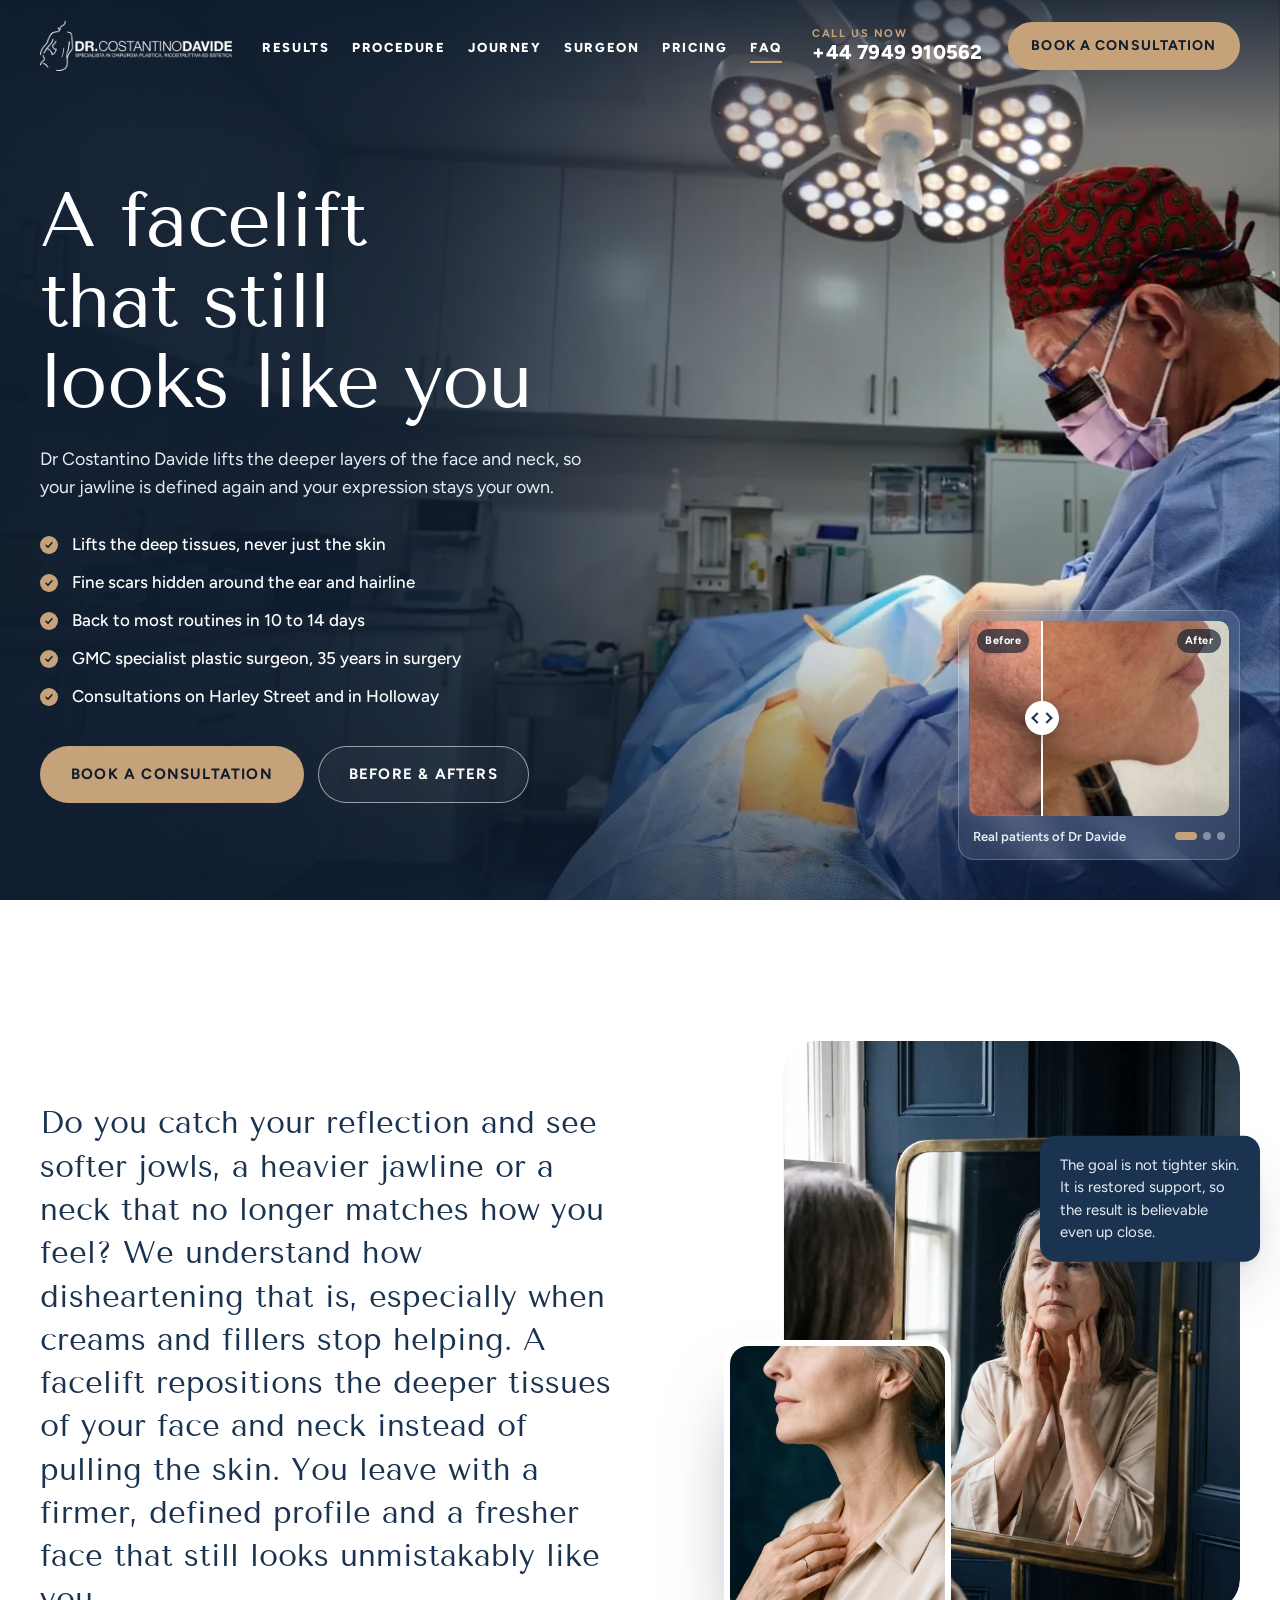
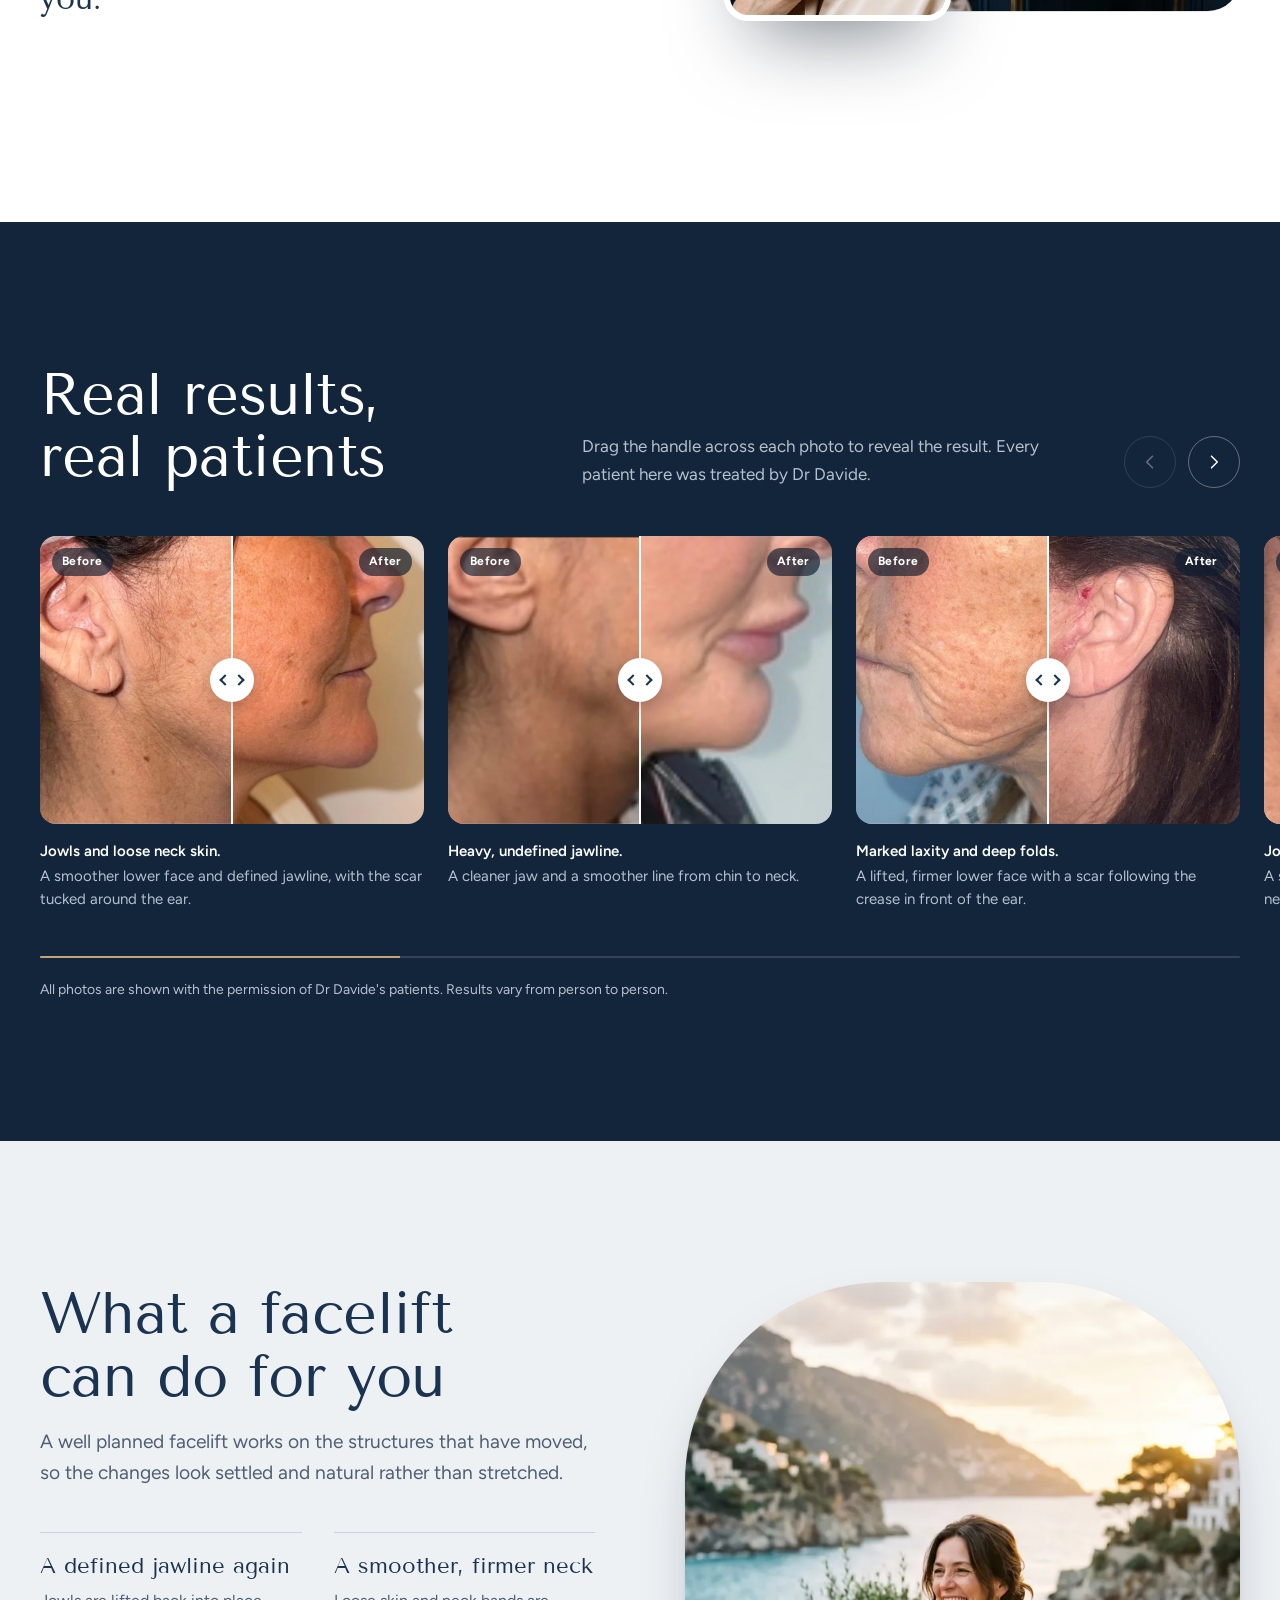
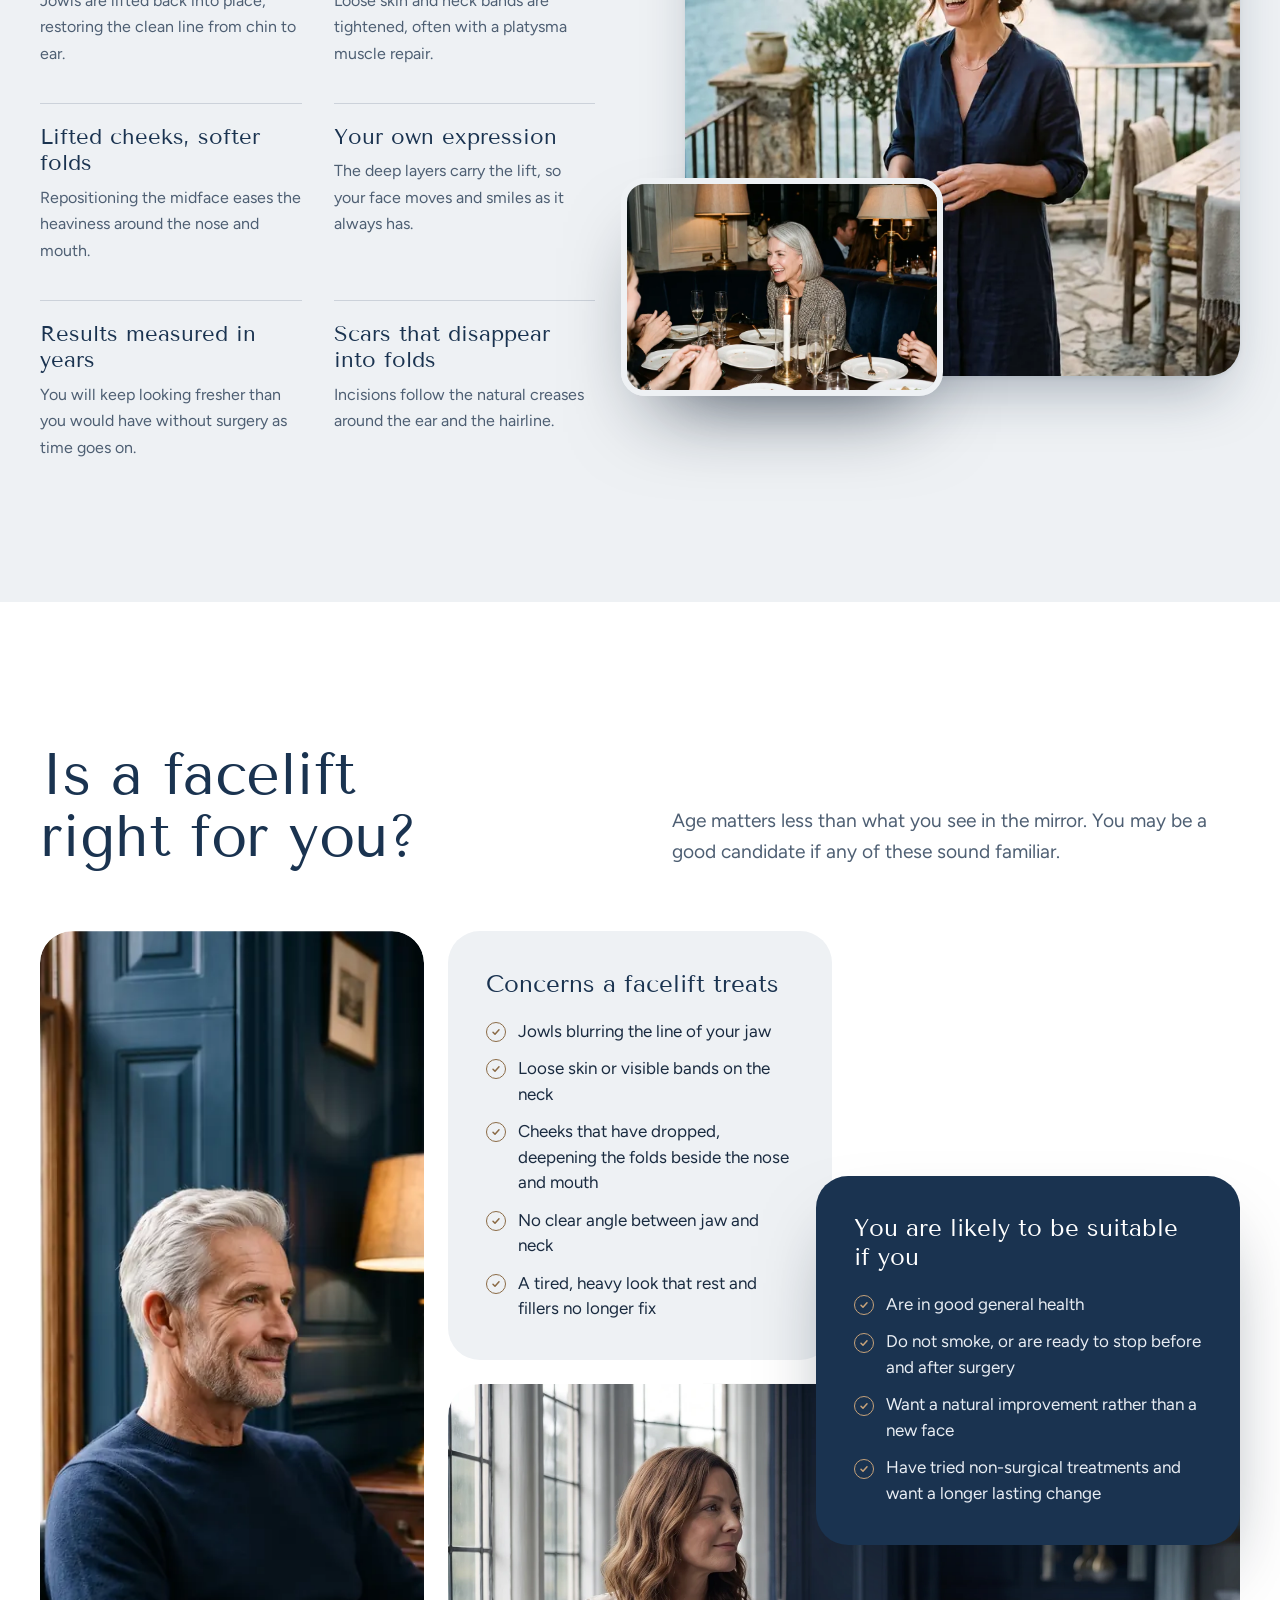
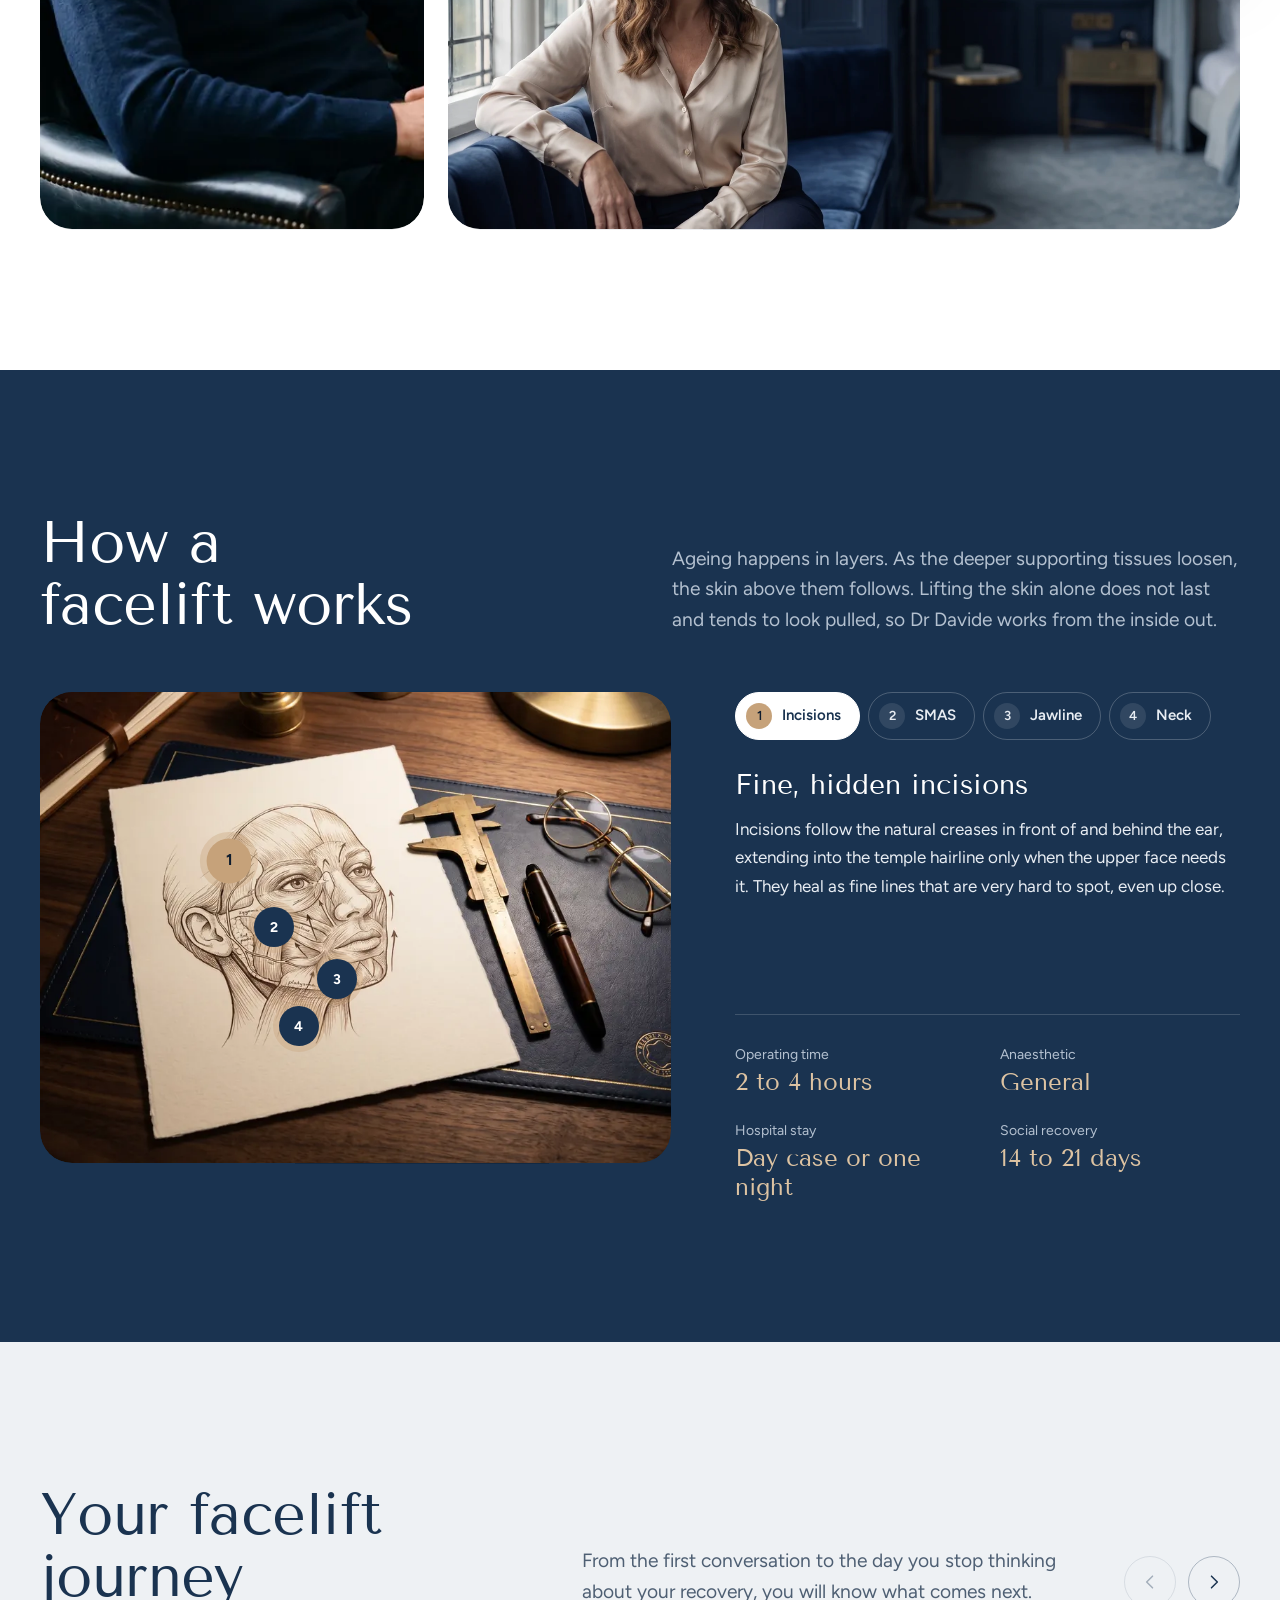
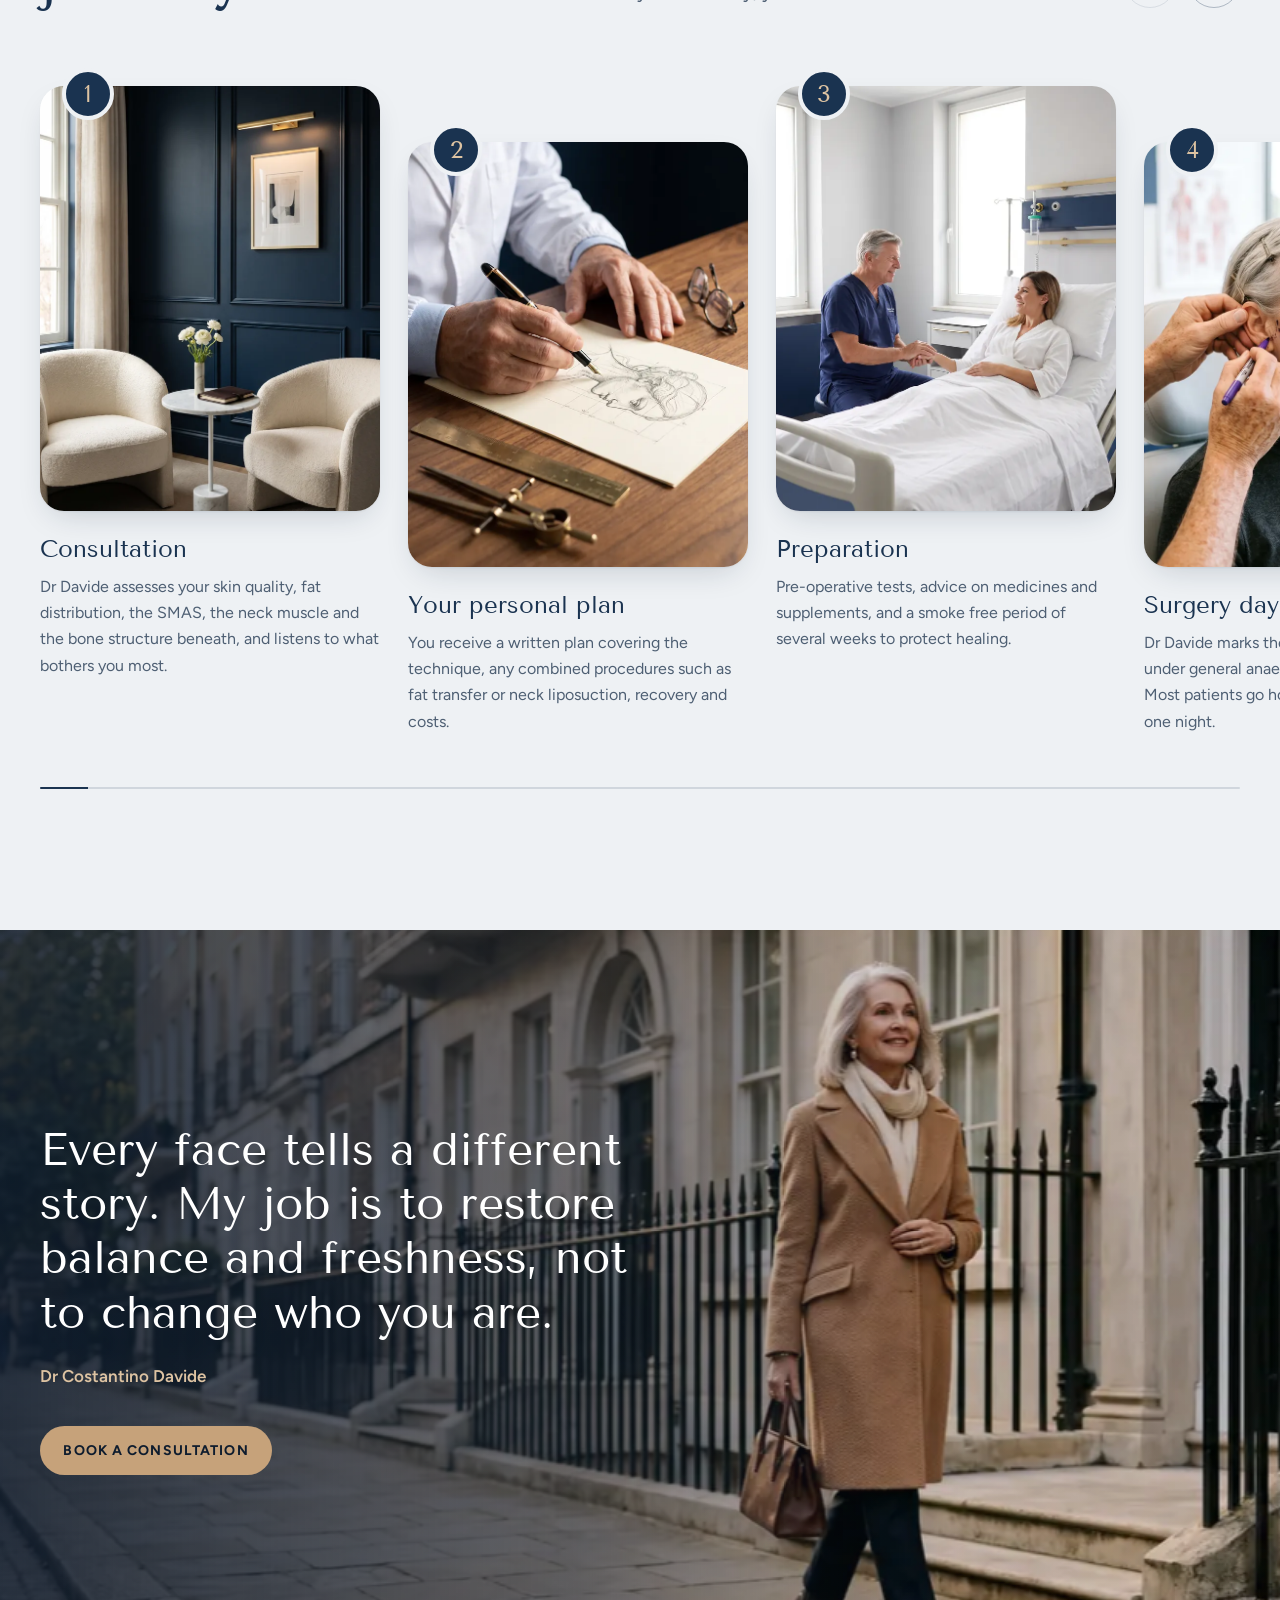
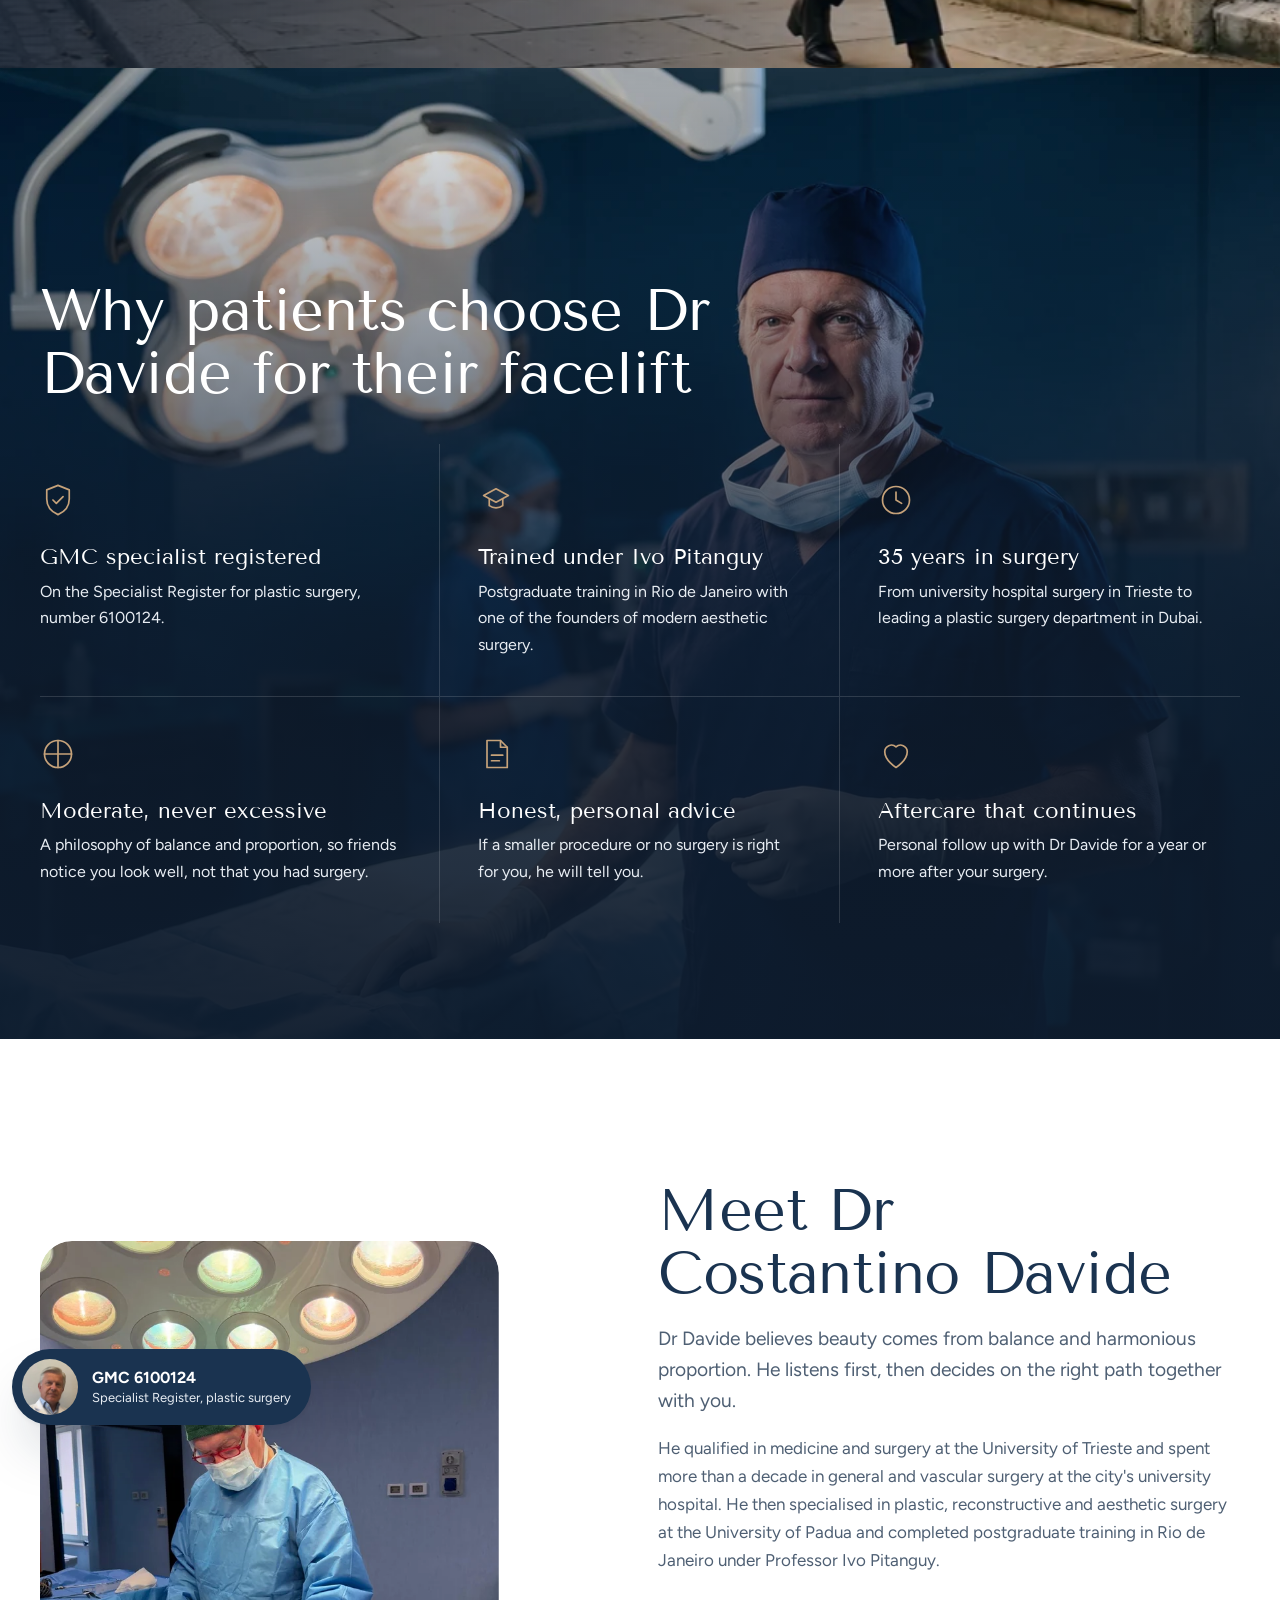
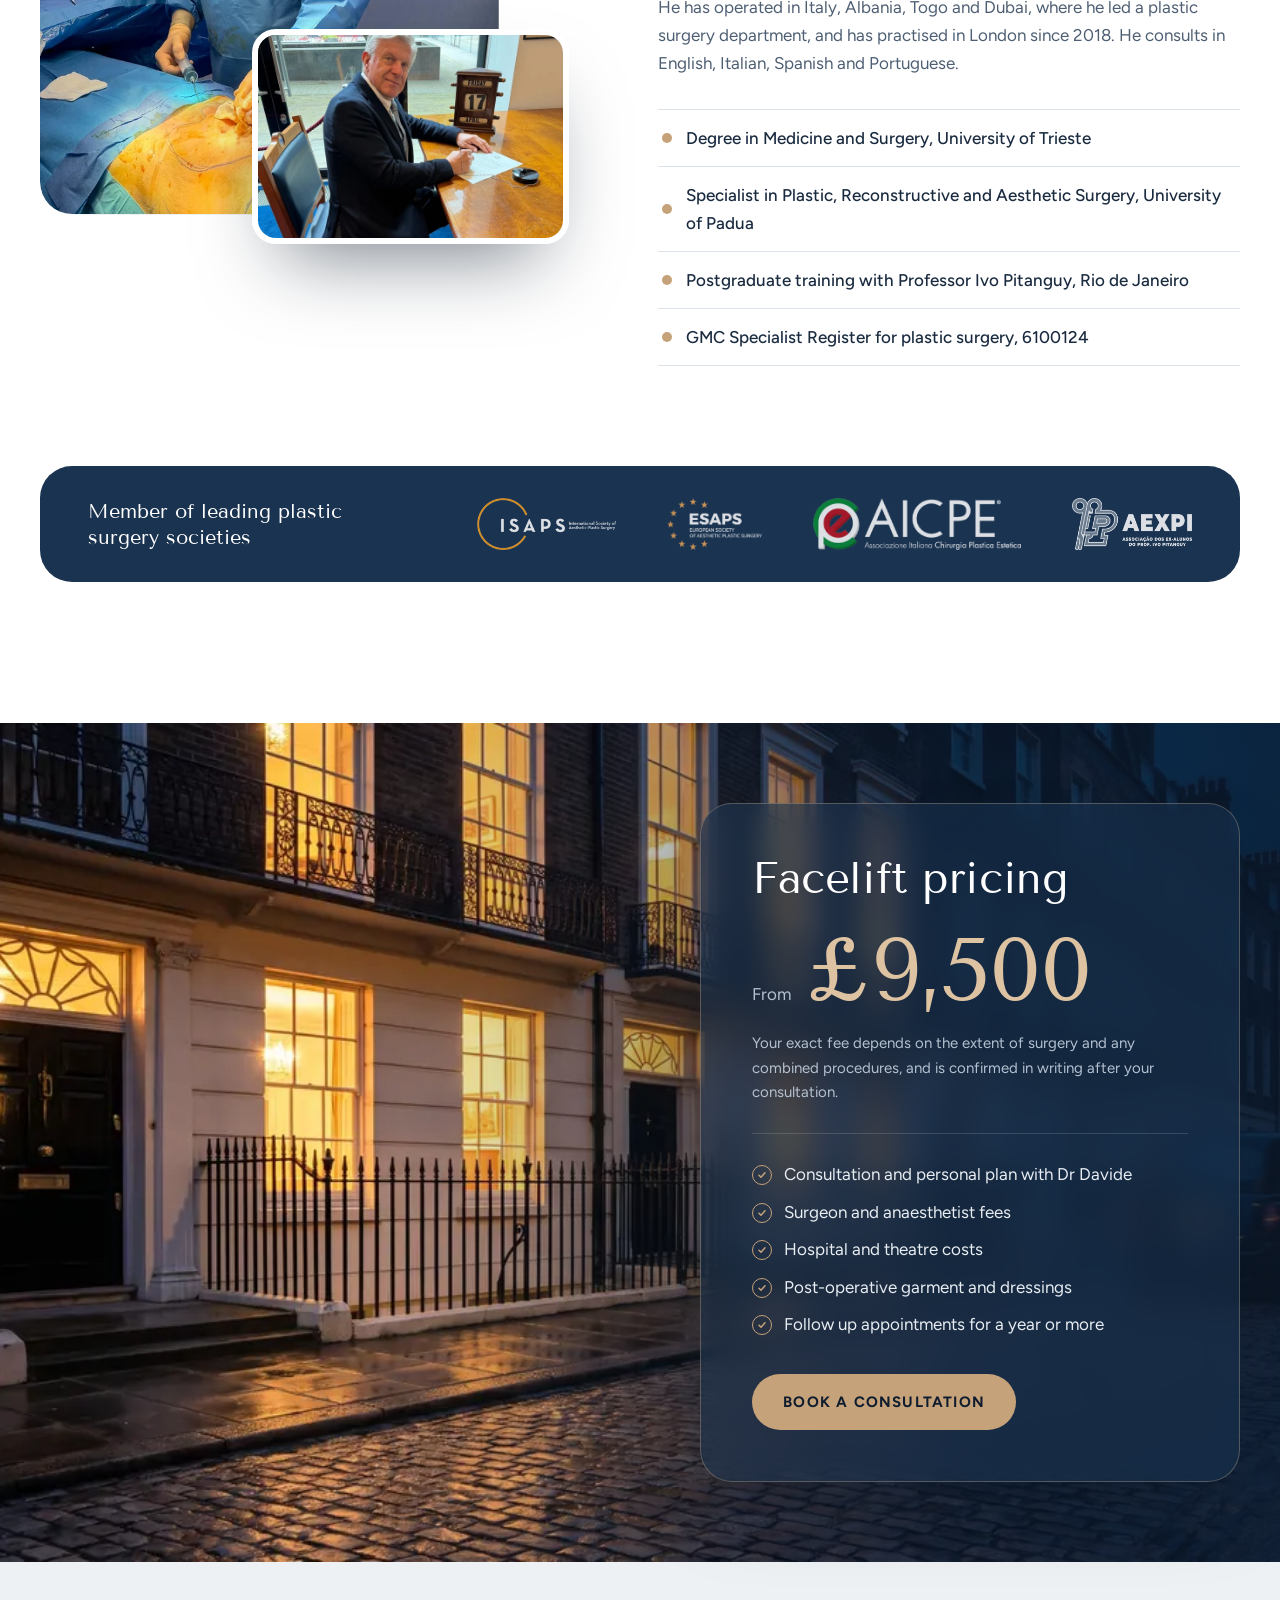
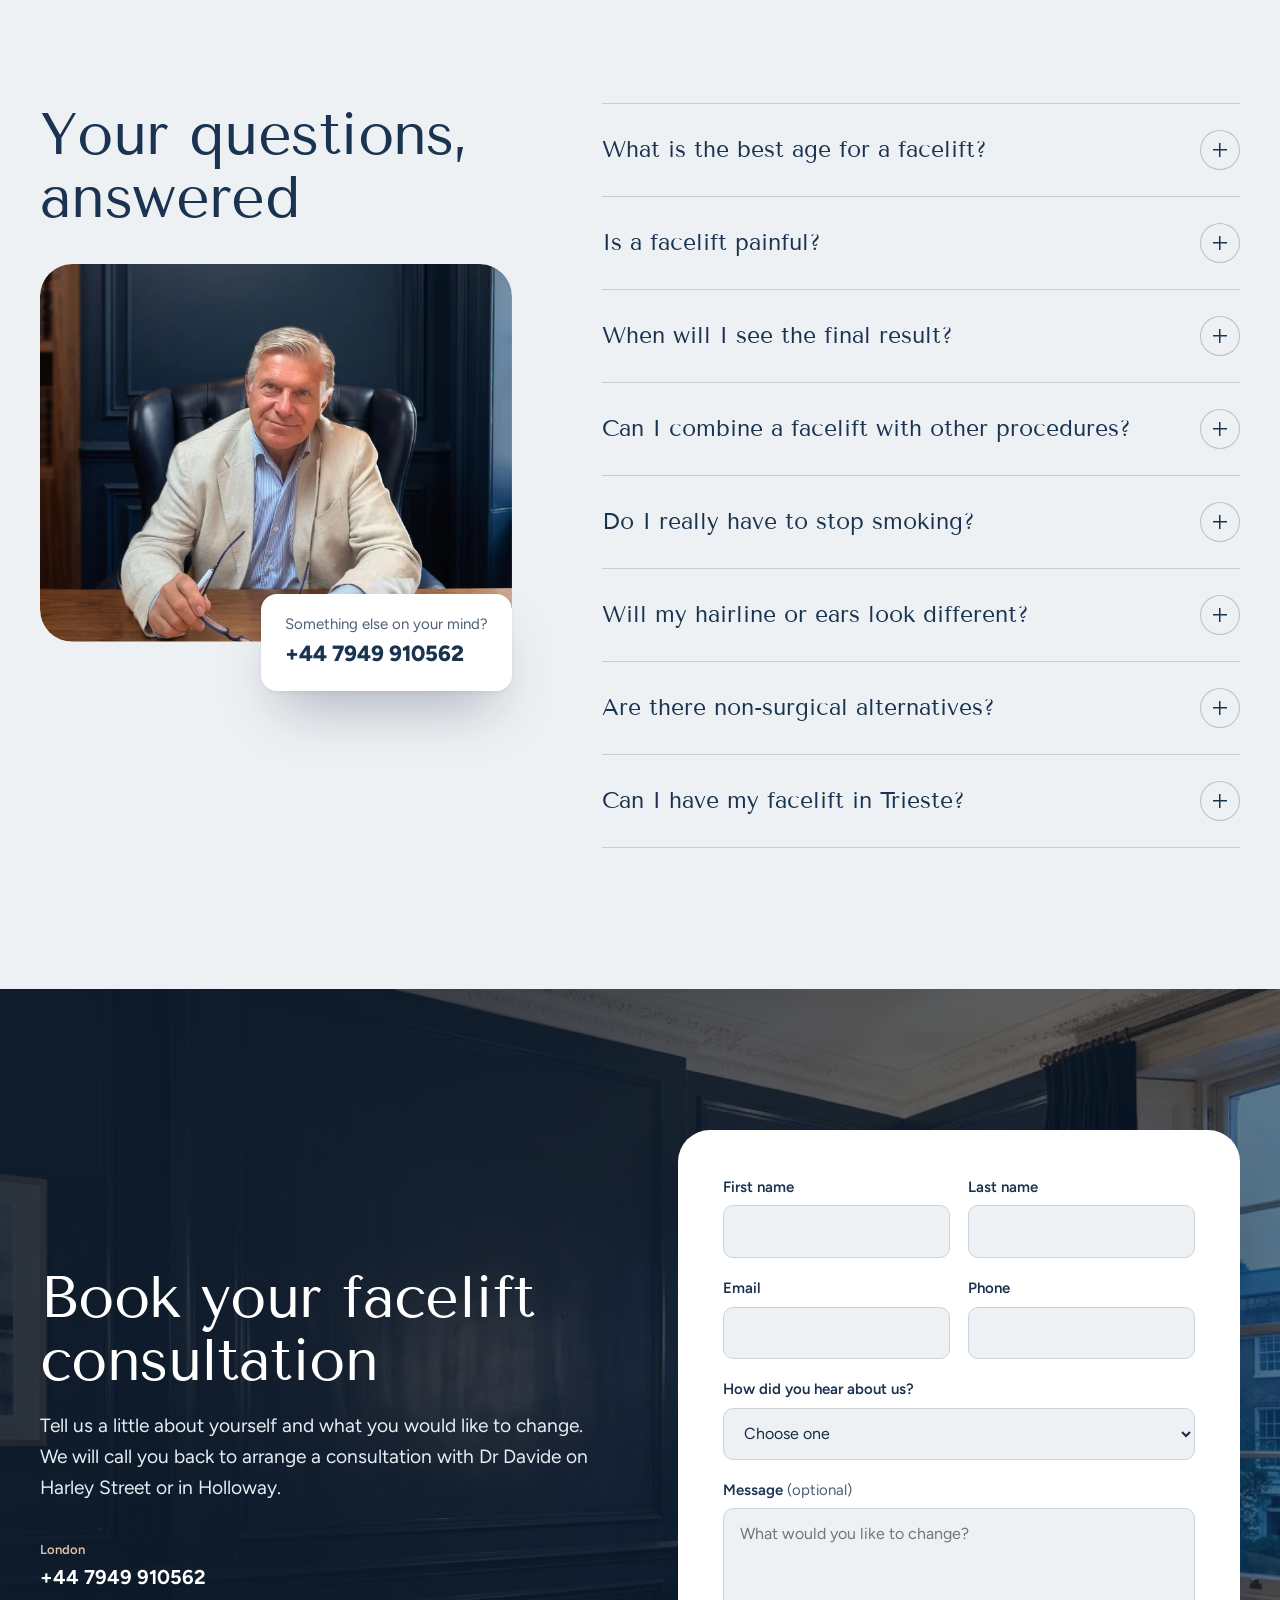
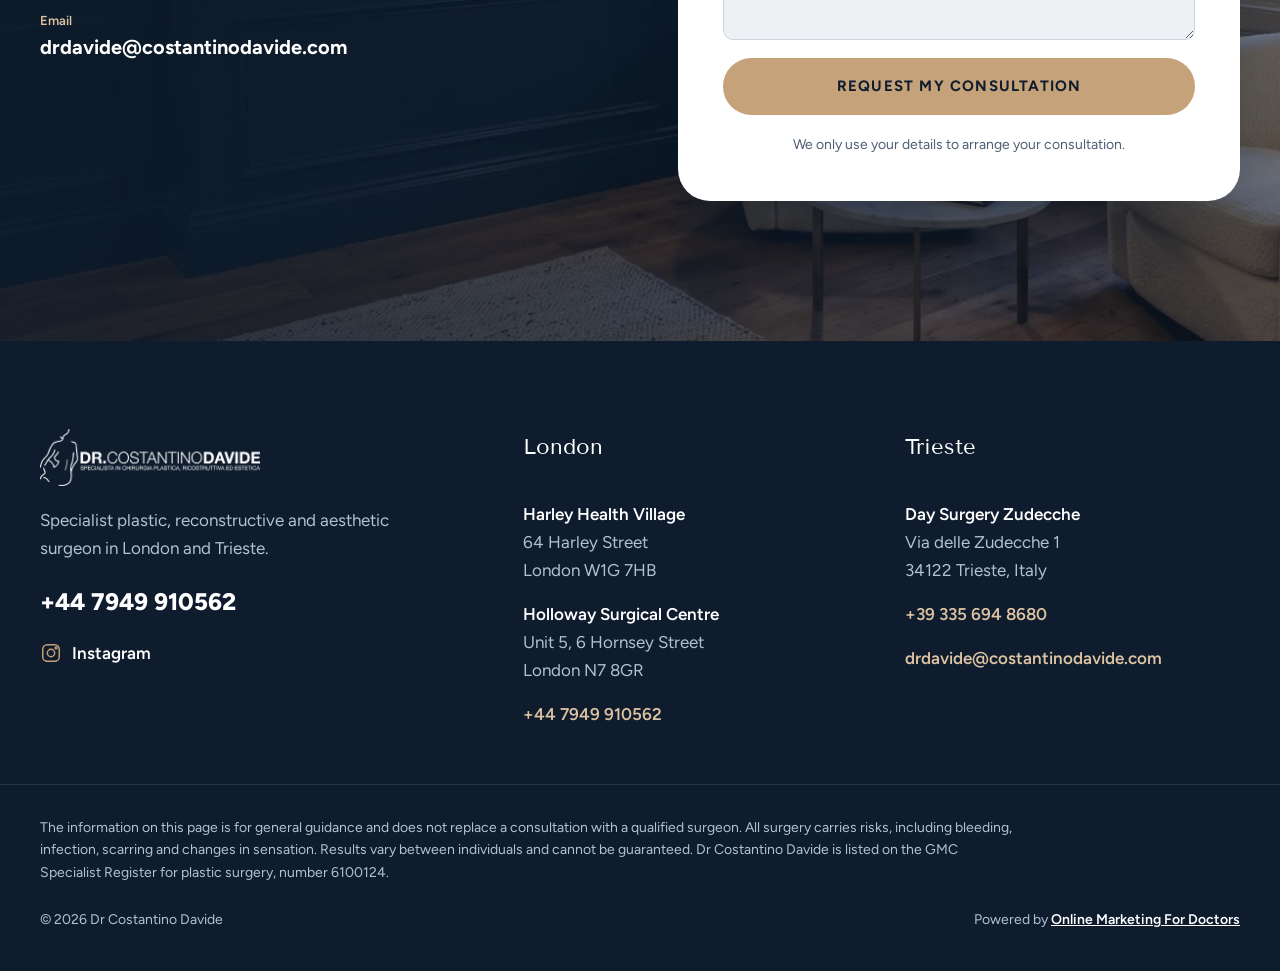
==== commit 487280b9: "Mobile hero: taller photo, text moved lower so Dr Davide's face is clear Co-Authored-By: Claude Opus" ====
--- a/facelift/index.html
+++ b/facelift/index.html
@@ -12,7 +12,7 @@
   <link rel="preconnect" href="https://fonts.gstatic.com" crossorigin>
   <link href="https://fonts.googleapis.com/css2?family=Tenor+Sans&family=Figtree:wght@400;500;600;700;800&display=swap" rel="stylesheet">
   <link rel="preload" as="image" imagesrcset="/assets/img/gen/theatre-hero-1400.webp 1400w, /assets/img/gen/theatre-hero-2000.webp 2000w" imagesizes="100vw" media="(min-width: 900px)">
-  <link rel="preload" as="image" imagesrcset="/assets/img/gen/theatre-hero-mobile-900.webp 900w, /assets/img/gen/theatre-hero-mobile-1500.webp 1500w" imagesizes="100vw" media="(max-width: 899px)">
+  <link rel="preload" as="image" imagesrcset="/assets/img/gen/theatre-hero-mobile-900.webp 900w, /assets/img/gen/theatre-hero-mobile-1500.webp 1300w" imagesizes="100vw" media="(max-width: 899px)">
   <link rel="stylesheet" href="/assets/css/styles.css">
 </head>
 <body>
@@ -76,7 +76,7 @@
     <section class="hero" id="top" aria-labelledby="hero-title">
       <div class="hero-media" aria-hidden="true">
         <picture>
-          <source media="(max-width: 899px)" srcset="/assets/img/gen/theatre-hero-mobile-900.webp 900w, /assets/img/gen/theatre-hero-mobile-1500.webp 1500w" sizes="100vw">
+          <source media="(max-width: 899px)" srcset="/assets/img/gen/theatre-hero-mobile-900.webp 900w, /assets/img/gen/theatre-hero-mobile-1500.webp 1300w" sizes="100vw">
           <img src="/assets/img/gen/theatre-hero-2000.webp" srcset="/assets/img/gen/theatre-hero-1400.webp 1400w, /assets/img/gen/theatre-hero-2000.webp 2000w" sizes="100vw" alt="" width="2000" height="1342" fetchpriority="high">
         </picture>
       </div>
--- a/assets/css/styles.css
+++ b/assets/css/styles.css
@@ -353,13 +353,13 @@
 @media (max-width: 899px) {
   .hero { display: block; min-height: 0; background: var(--navy-ink); }
   .hero::before { display: none; }
-  .hero-media { position: relative; height: 78vw; max-height: 620px; z-index: 0; }
+  .hero-media { position: relative; height: 108vw; max-height: 680px; z-index: 0; }
   .hero-media::after {
-    content: ""; position: absolute; inset: 40% 0 -1px 0;
+    content: ""; position: absolute; inset: 62% 0 -1px 0;
     background: linear-gradient(180deg, rgba(14, 28, 46, 0) 0%, rgba(14, 28, 46, .7) 55%, var(--navy-ink) 100%);
   }
-  .hero-media img { object-position: 50% 20%; }
-  .hero-inner { display: block; padding: 0 var(--gutter) 48px; margin-top: -72px; z-index: 1; }
+  .hero-media img { object-position: 50% 0%; }
+  .hero-inner { display: block; padding: 0 var(--gutter) 48px; margin-top: -56px; z-index: 1; }
   .hero-title { font-size: clamp(2.5rem, 10vw, 3.5rem); }
   .hero-actions .btn { flex: 1 1 100%; }
   .hero-ba {
@@ -585,7 +585,7 @@
   .candidates-mosaic { display: flex; flex-direction: column; gap: 20px; }
   .cand-img--a { aspect-ratio: 4 / 3; }
   .cand-img--a img { object-position: 50% 30%; }
-  .cand-card--navy { margin: -60px 0 0 16px; }
+  .cand-card--navy { margin: -60px 16px 0; }
 }
 
 /* =========================================================
@@ -1004,6 +1004,10 @@
 }
 
 @media (max-width: 639px) {
-  .why-media > img { object-position: 72% 30%; }
-  .why-media::after { background: linear-gradient(180deg, rgba(14, 28, 46, .2) 0%, rgba(14, 28, 46, .78) 18%, rgba(14, 28, 46, .9) 40%, rgba(14, 28, 46, .96) 100%); }
-}
+  /* Phones: the photo becomes its own block at the top so his face stays clear of the text */
+  .why-media { position: relative; height: 118vw; max-height: 560px; overflow: hidden; }
+  .why-media > img { object-position: 76% 18%; }
+  .why-media::after { background: linear-gradient(180deg, rgba(14, 28, 46, 0) 45%, rgba(14, 28, 46, .75) 75%, var(--navy-ink) 100%); }
+  .why-intro { padding-bottom: 28px; }
+  .why-grid { margin-top: 8px; }
+}
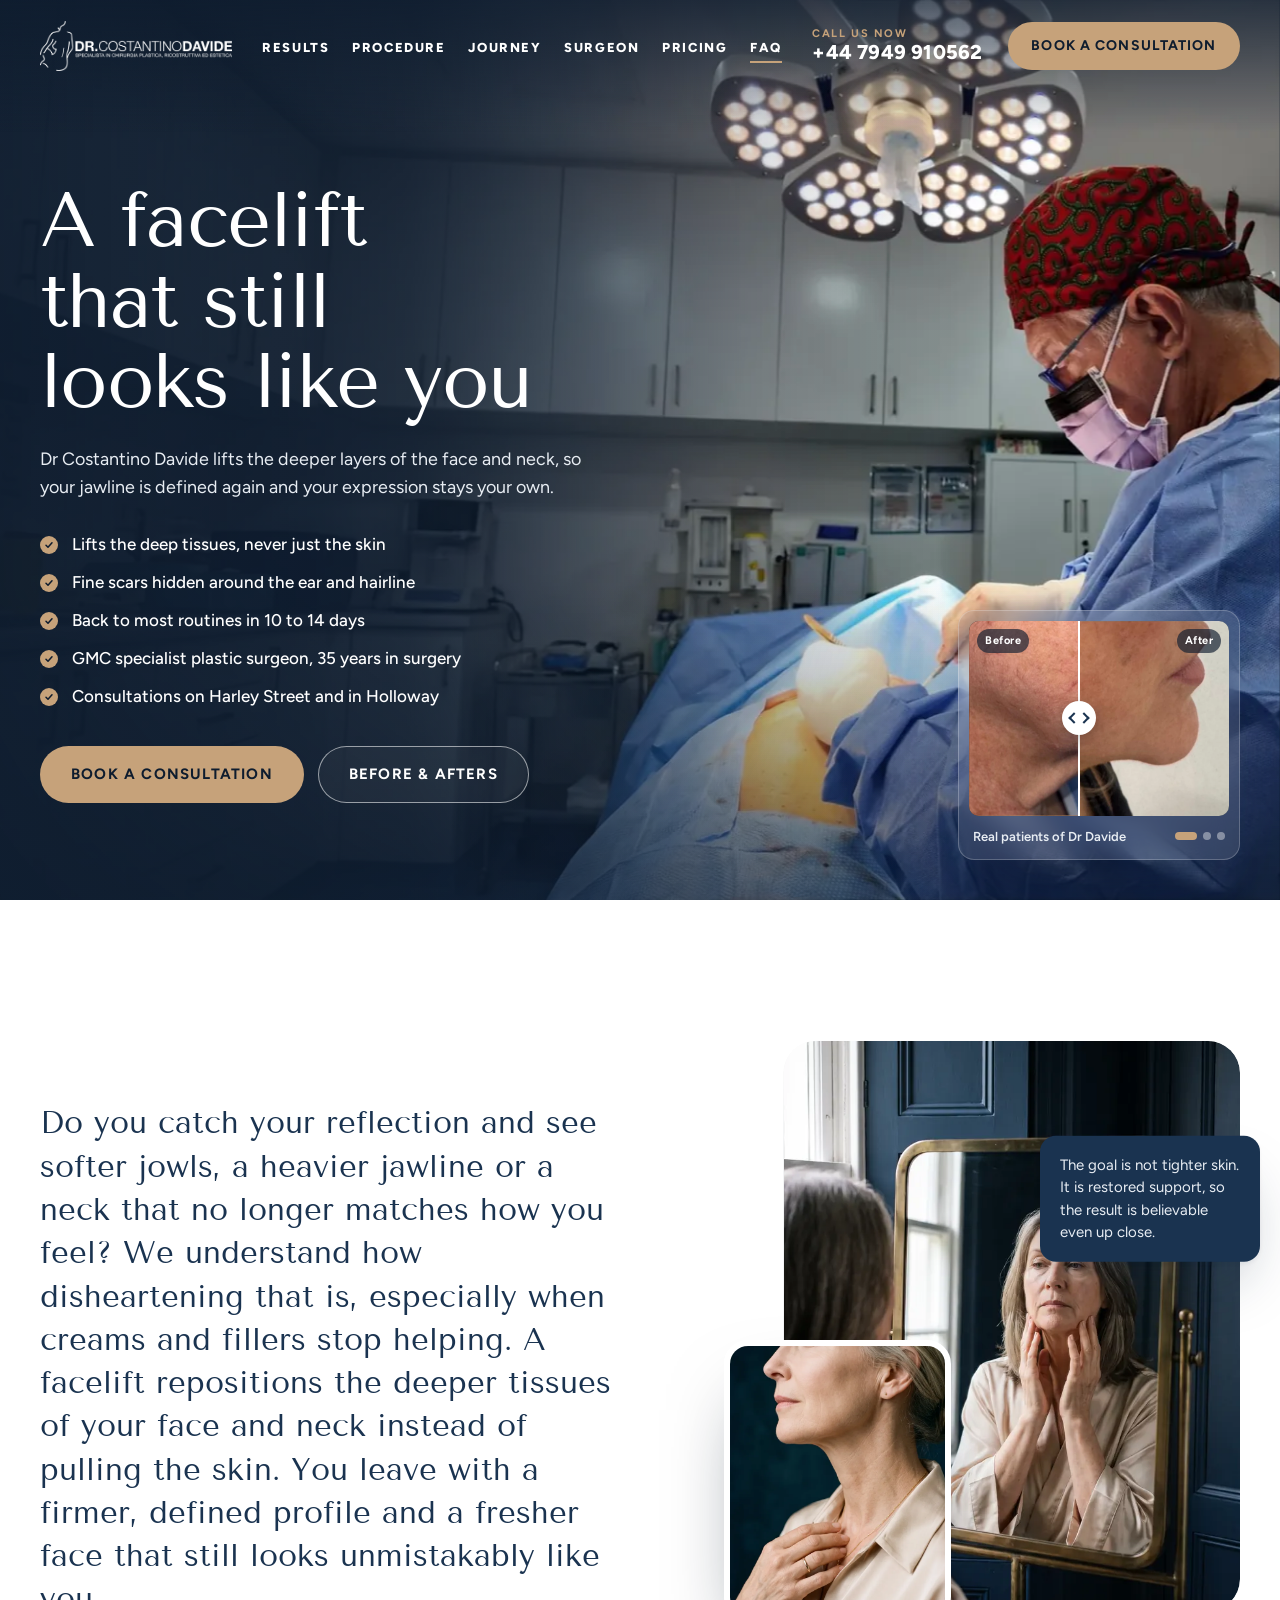
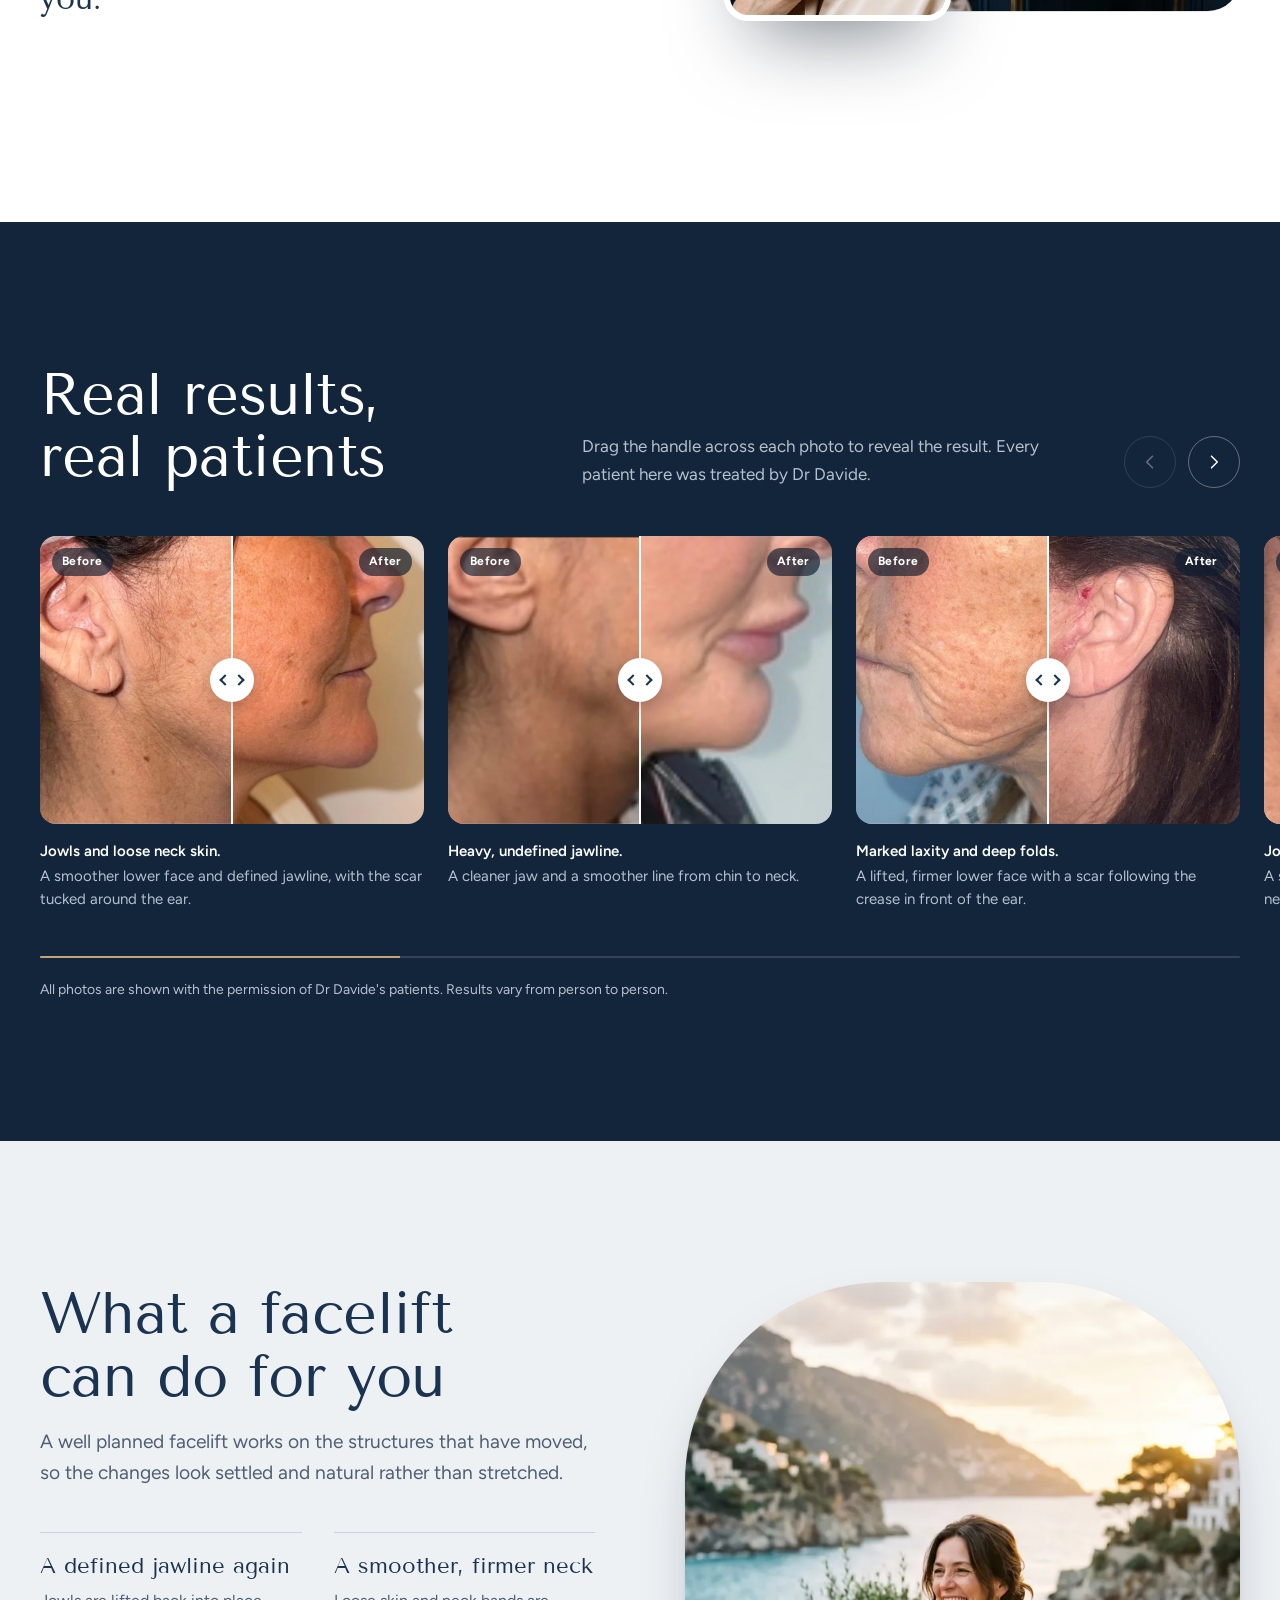
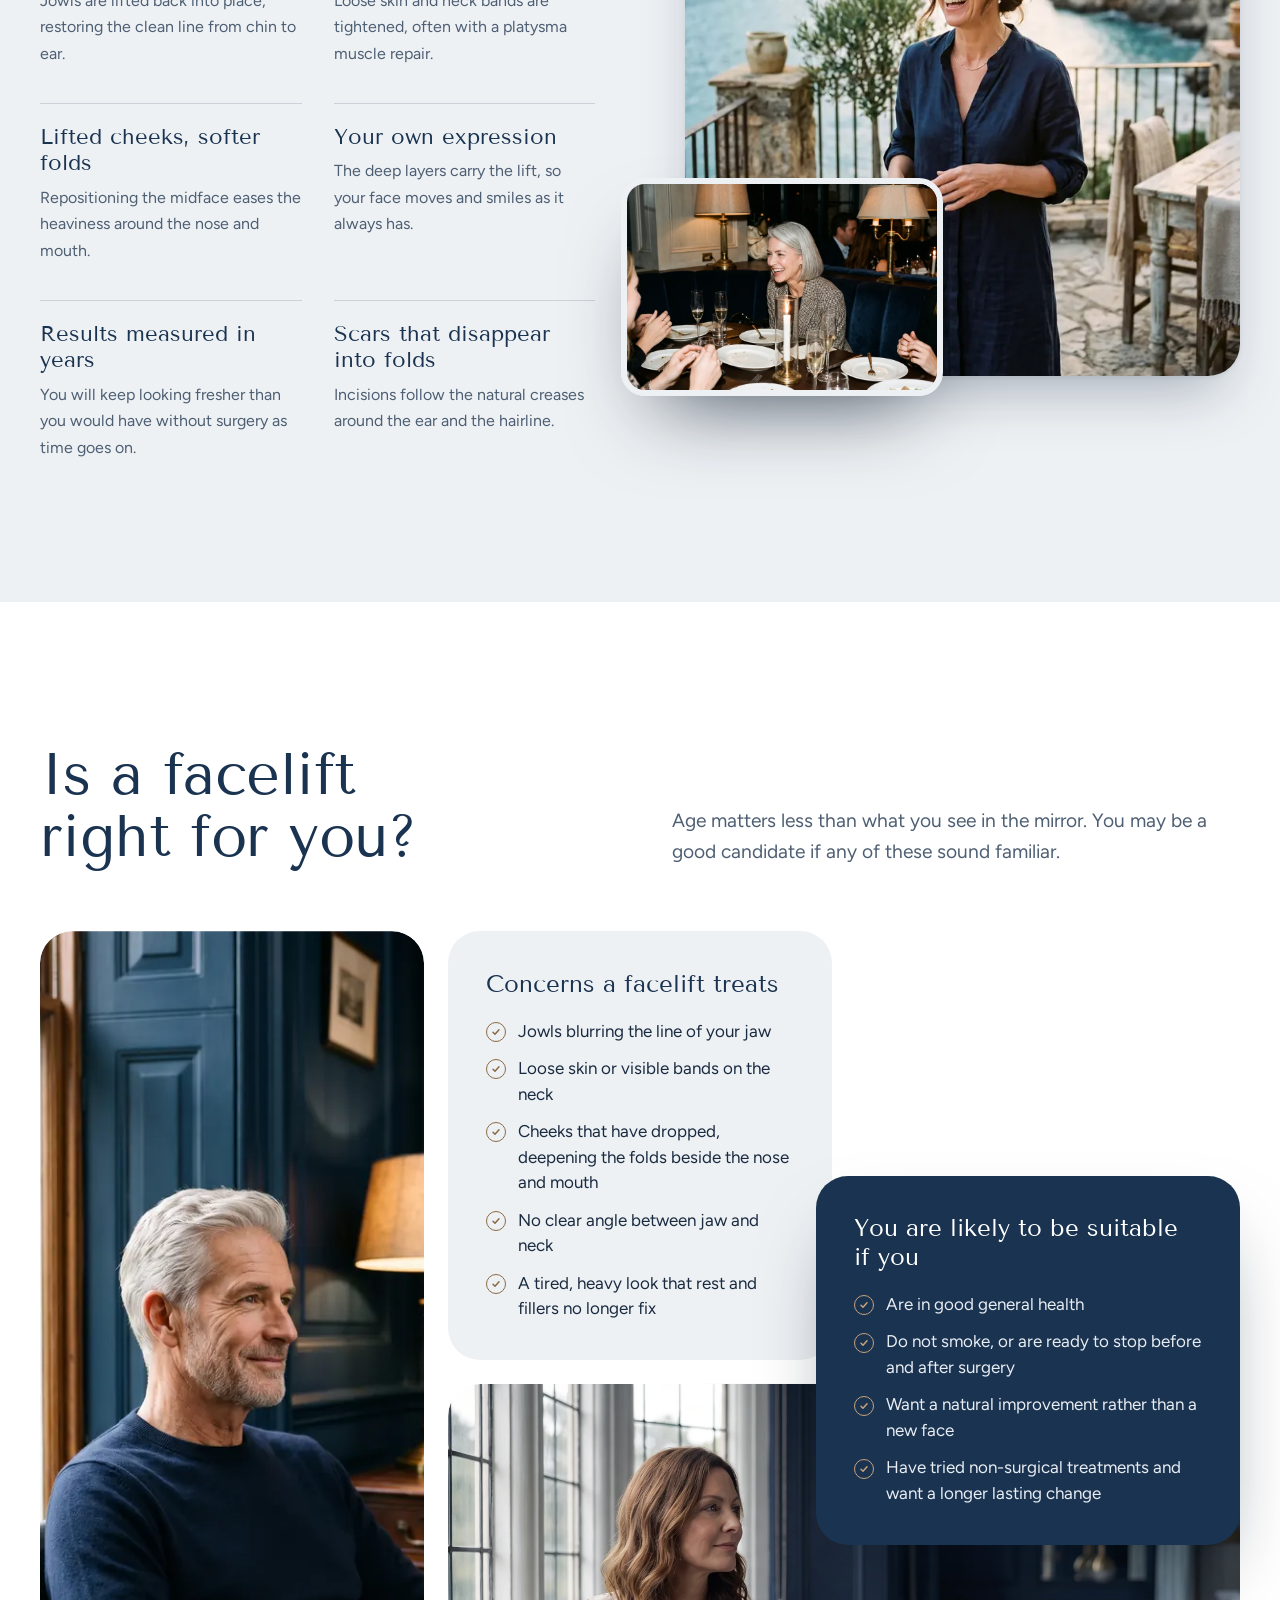
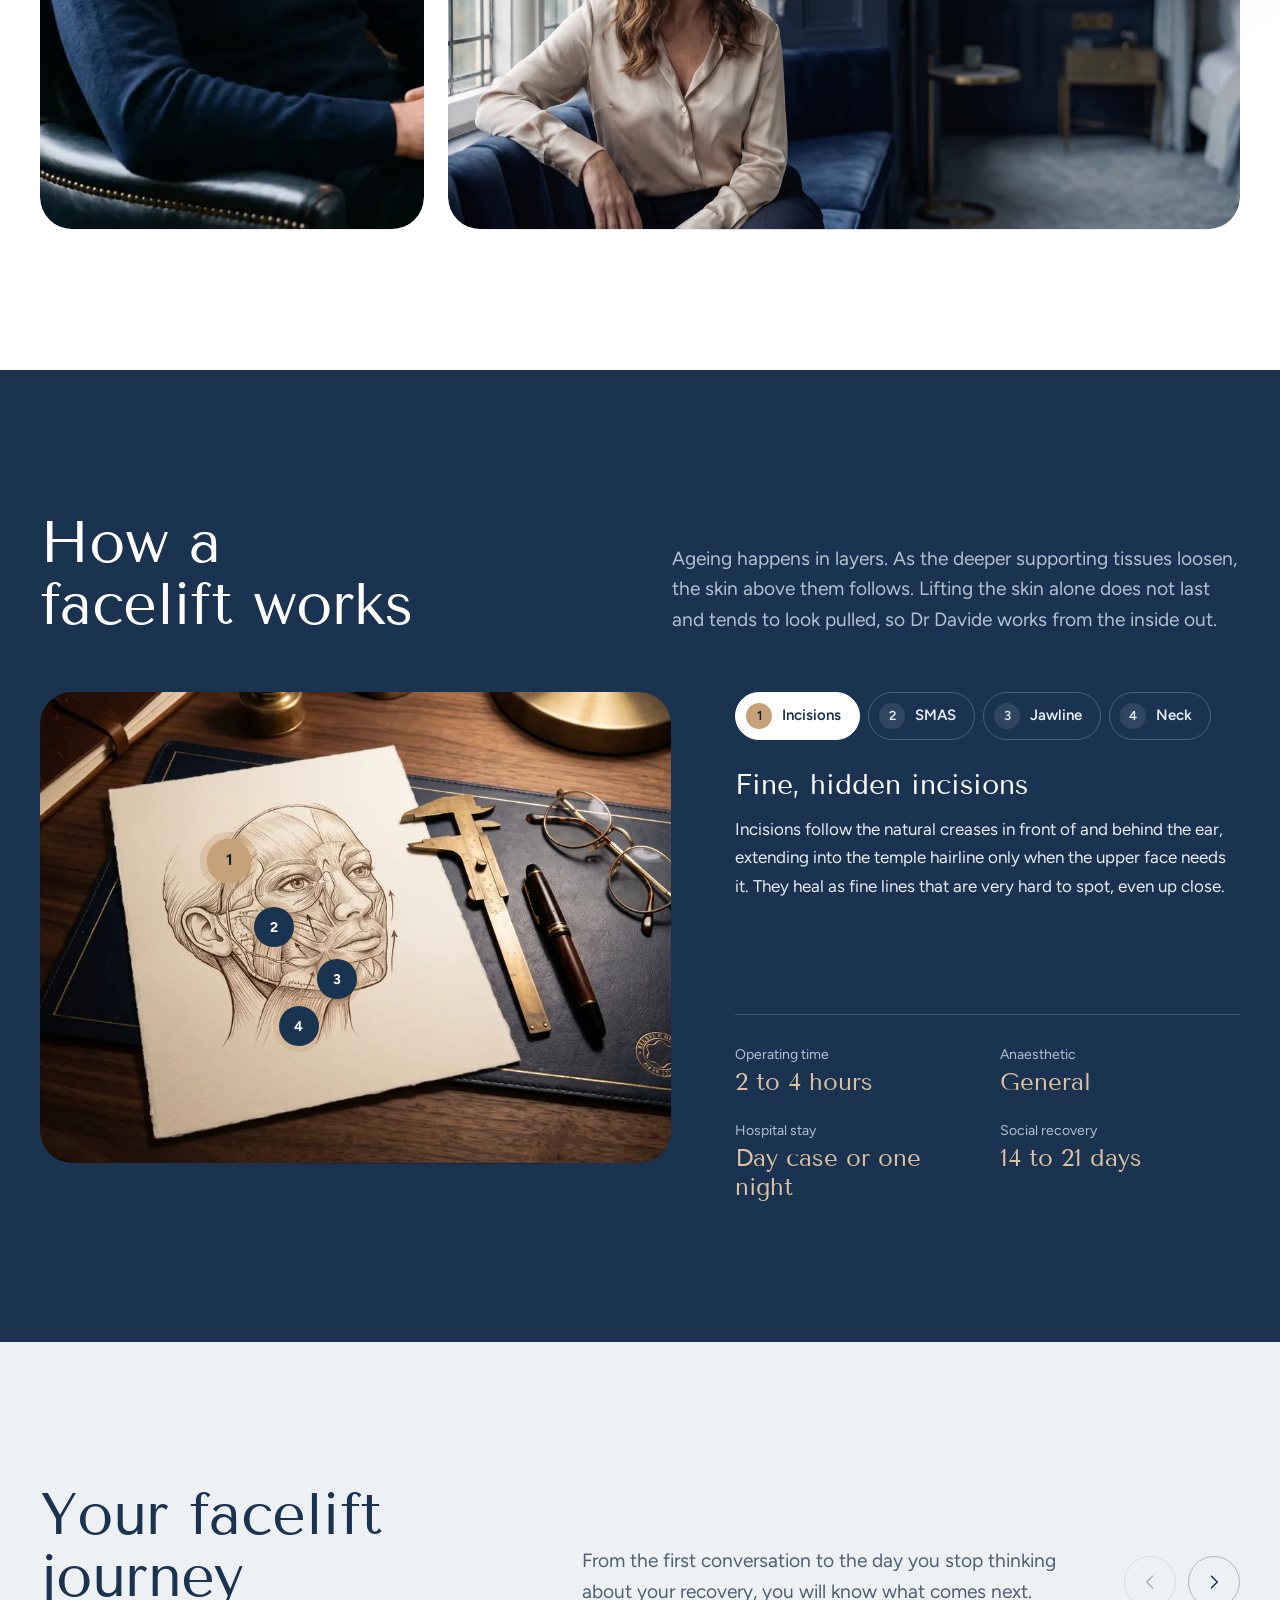
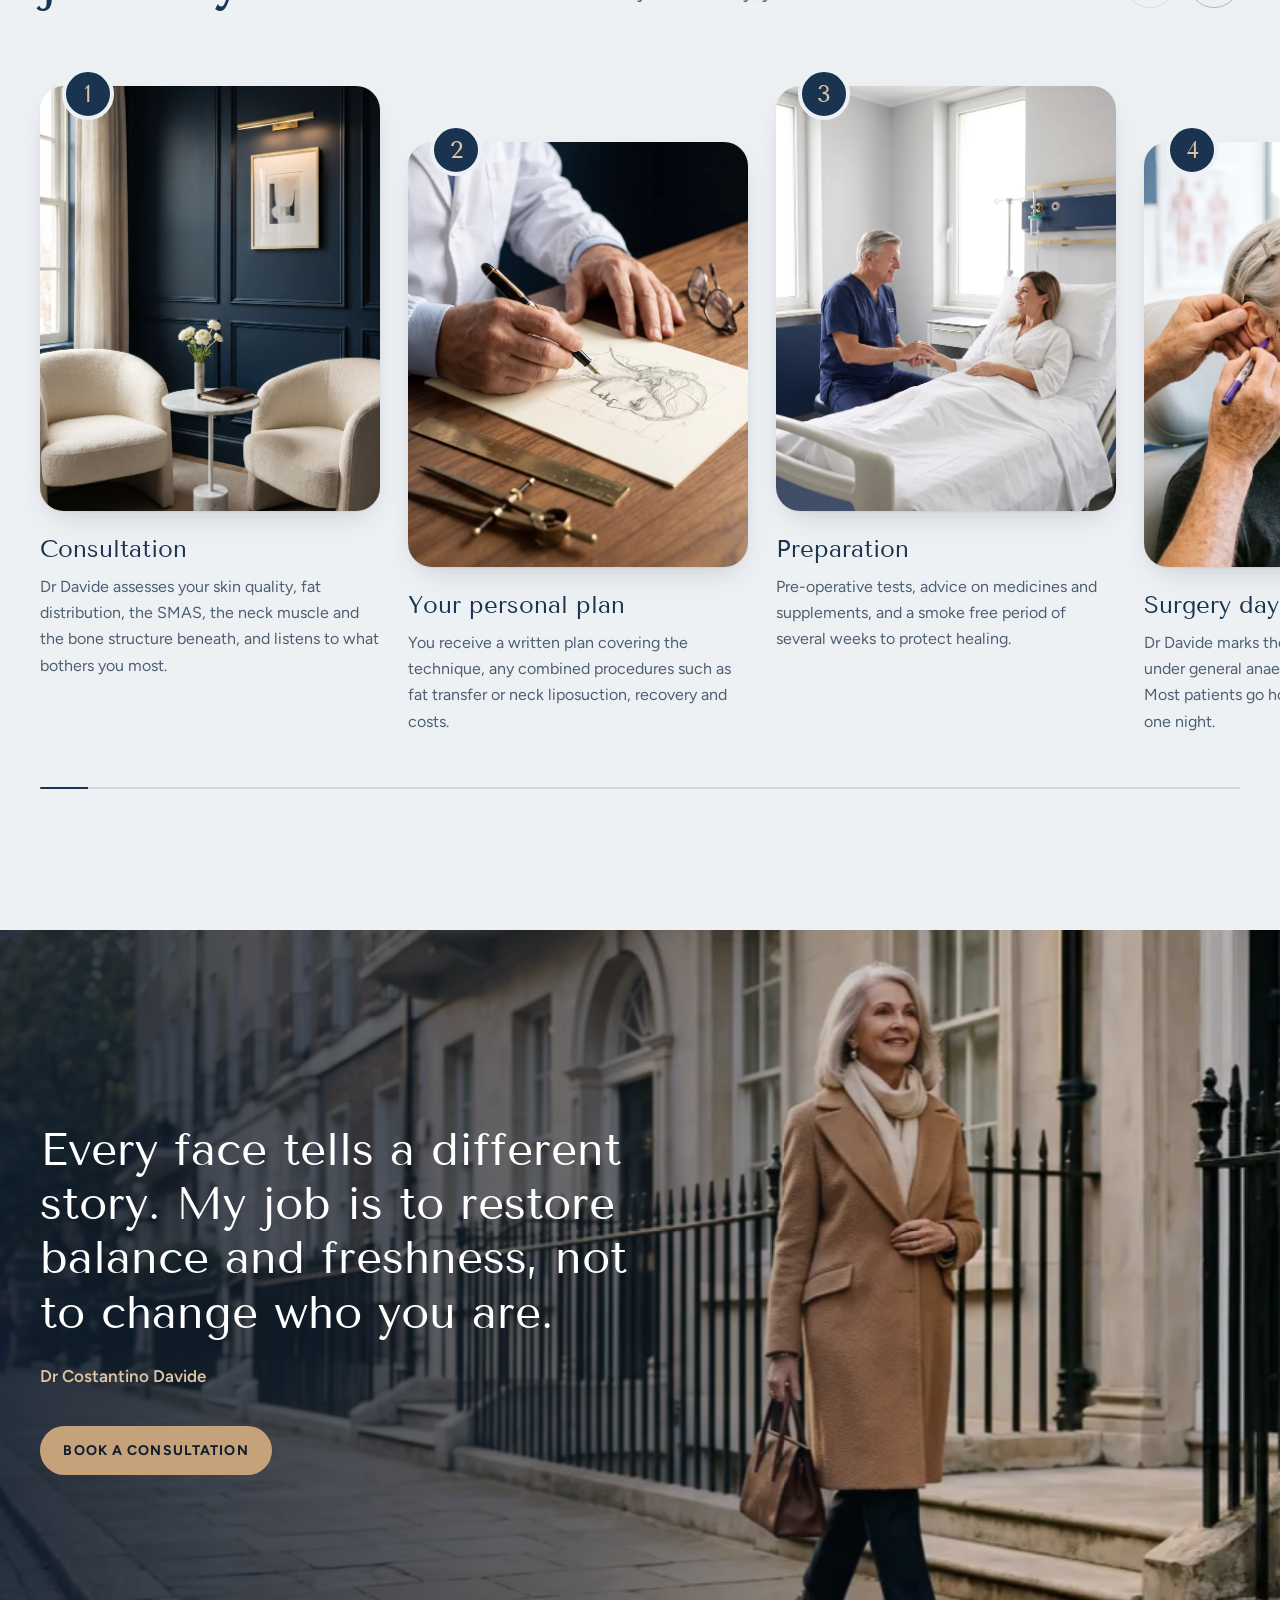
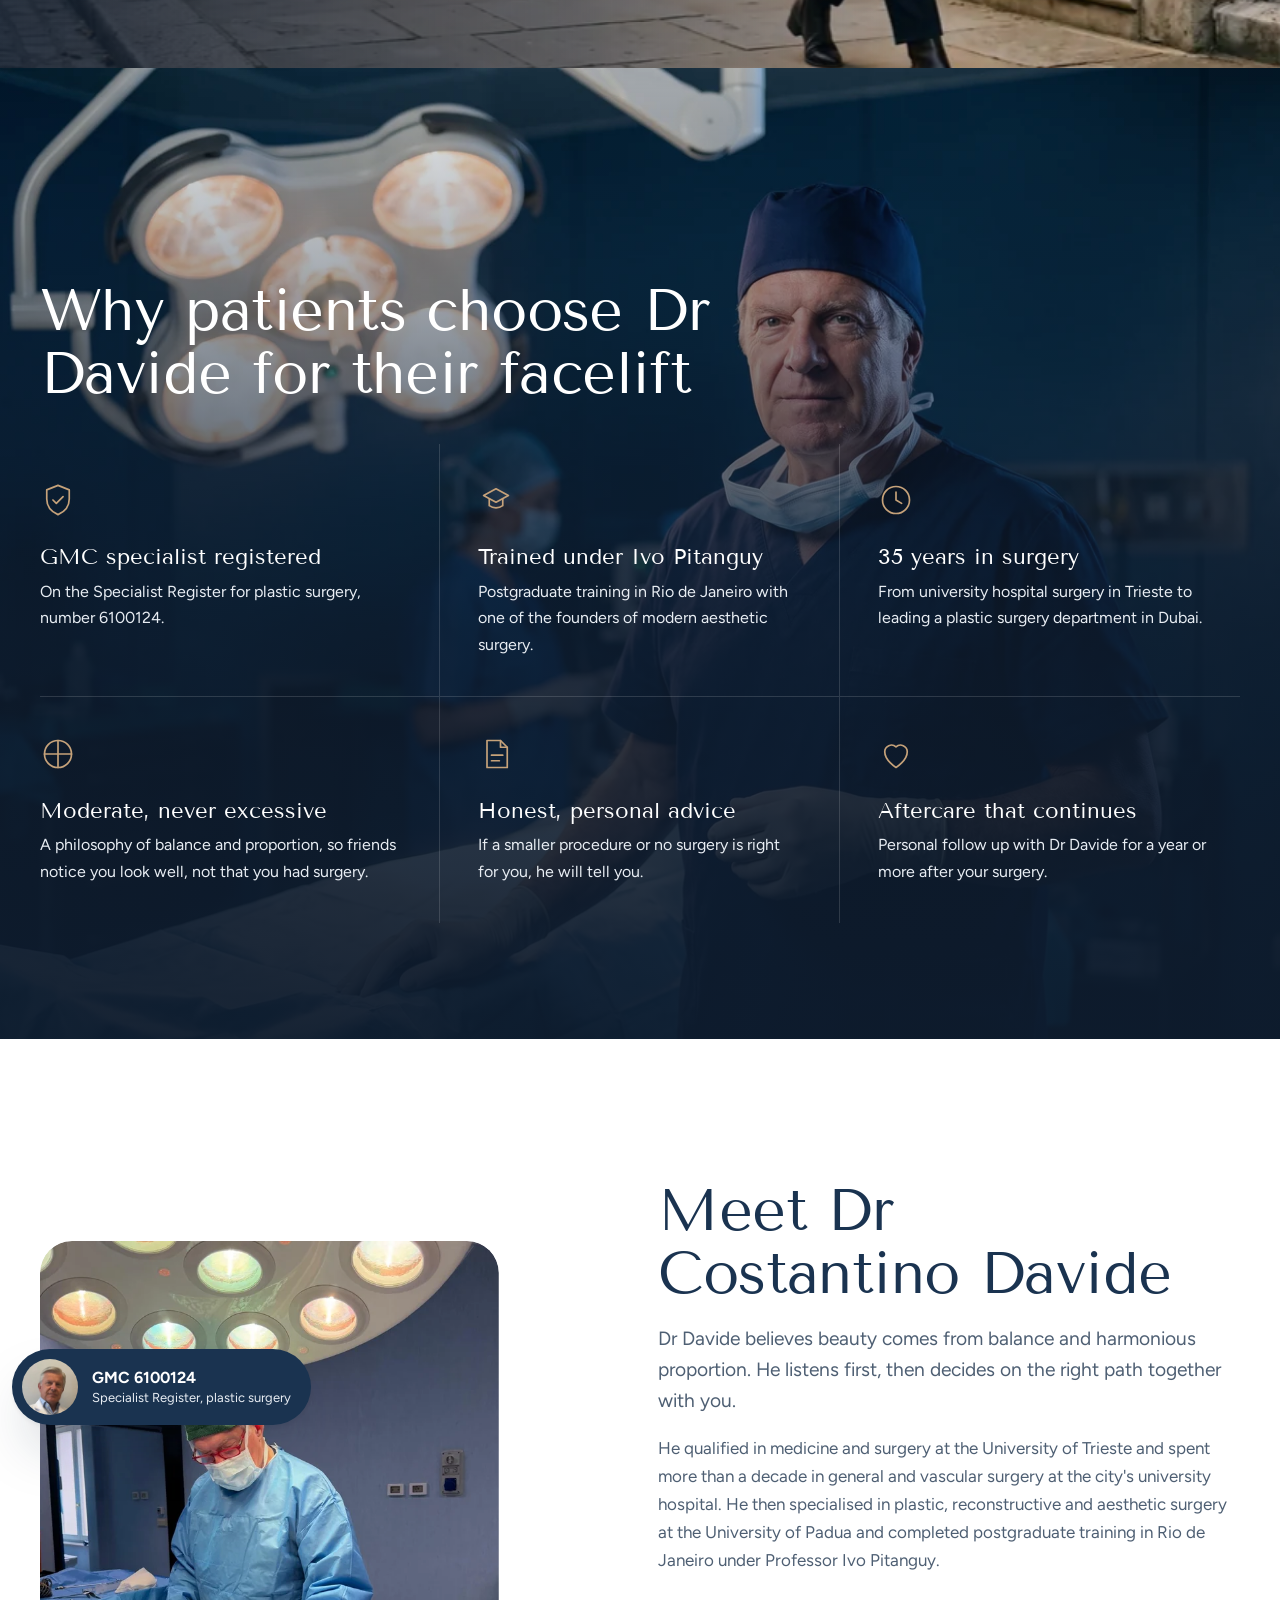
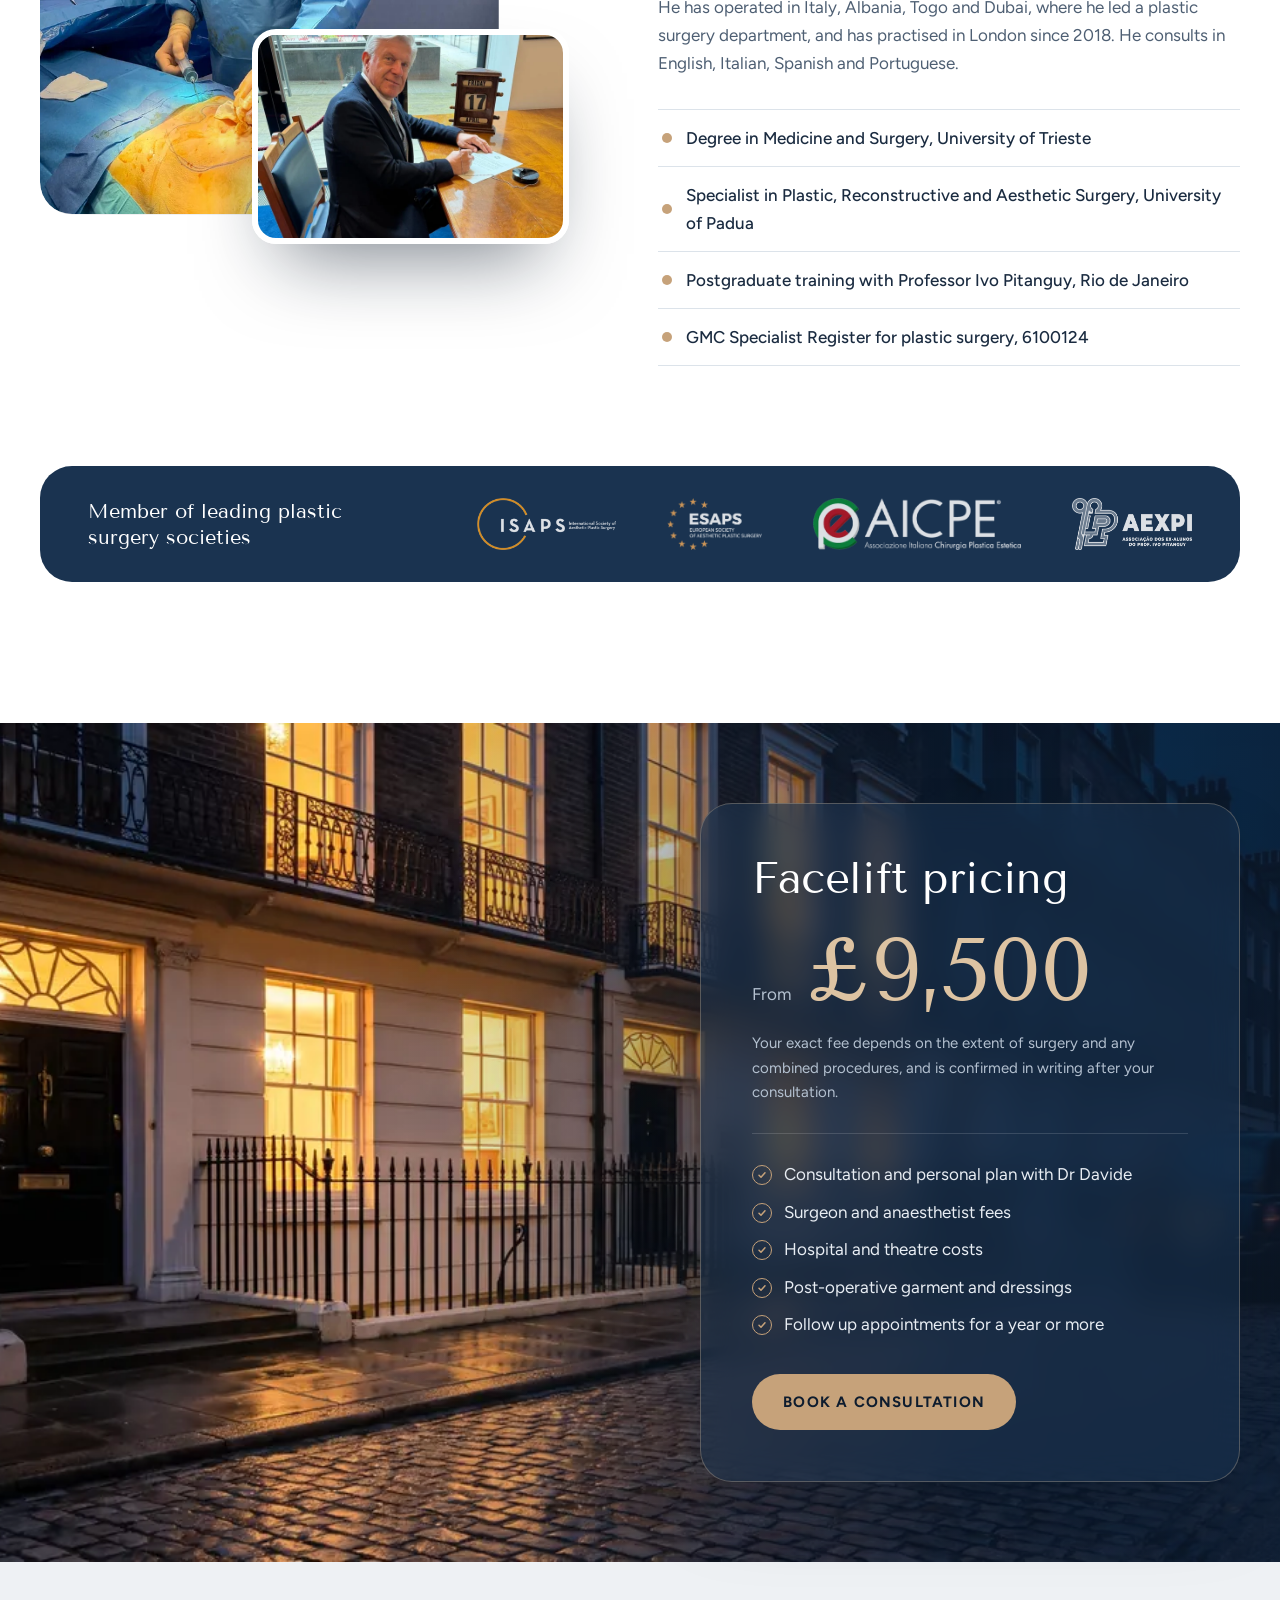
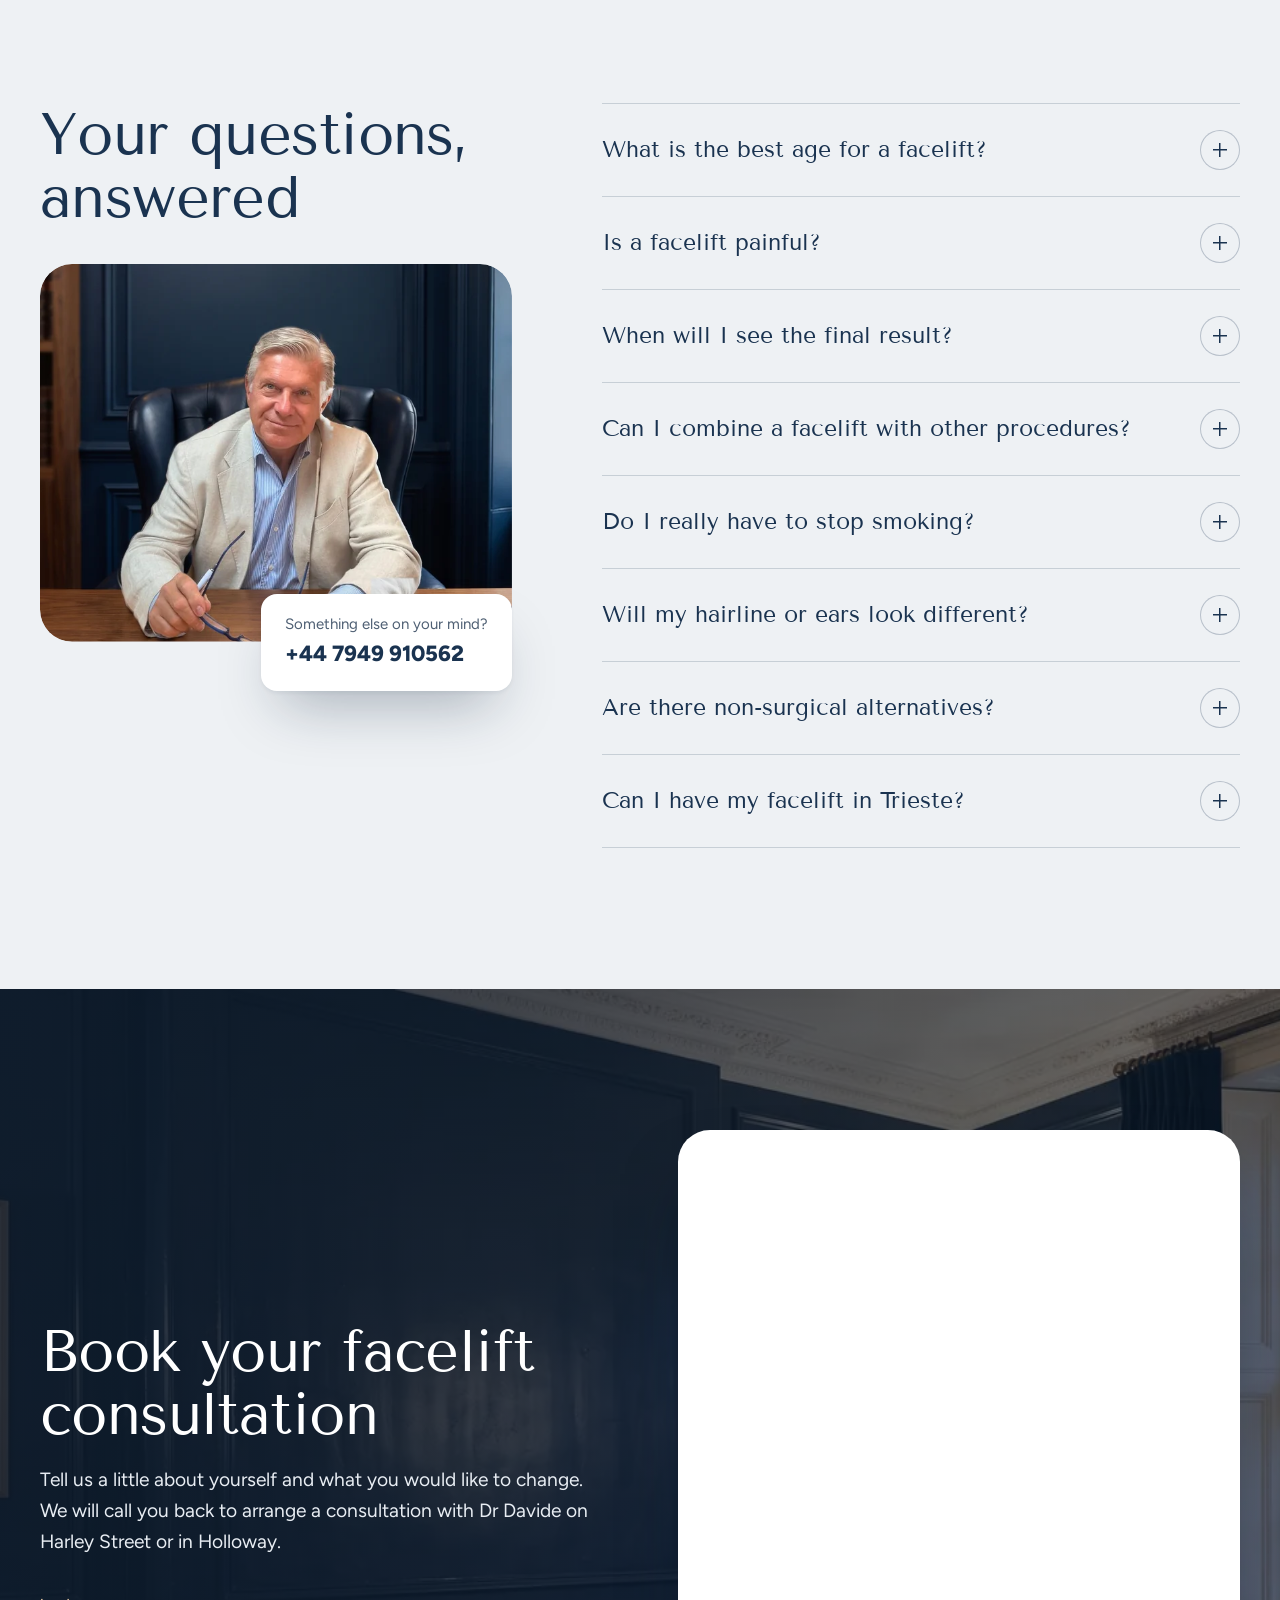
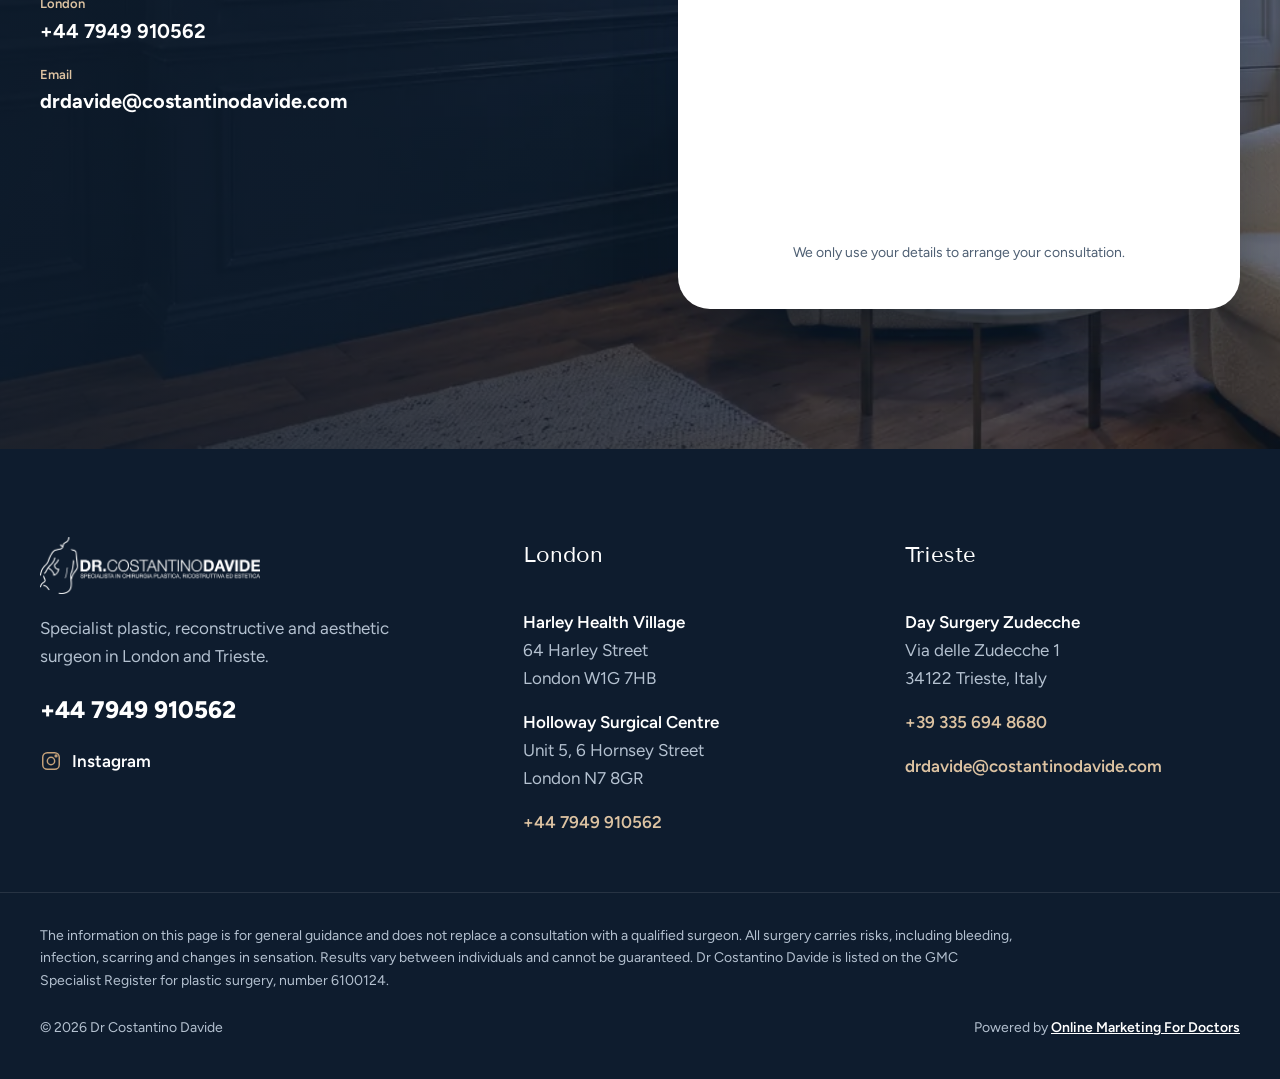
==== commit 0c1bfe25: "Replace booking form with LeadConnector form embed The embed script sizes the iframe to the form's c" ====
--- a/facelift/index.html
+++ b/facelift/index.html
@@ -633,54 +633,27 @@
           </ul>
         </div>
 
-        <form class="book-form" data-book-form novalidate>
-          <div class="form-row">
-            <div class="field">
-              <label for="f-first">First name</label>
-              <input id="f-first" name="first_name" type="text" autocomplete="given-name" required>
-              <p class="field-error" data-error-for="f-first">Enter your first name.</p>
-            </div>
-            <div class="field">
-              <label for="f-last">Last name</label>
-              <input id="f-last" name="last_name" type="text" autocomplete="family-name" required>
-              <p class="field-error" data-error-for="f-last">Enter your last name.</p>
-            </div>
-          </div>
-          <div class="form-row">
-            <div class="field">
-              <label for="f-email">Email</label>
-              <input id="f-email" name="email" type="email" autocomplete="email" required>
-              <p class="field-error" data-error-for="f-email">Enter an email address like name@example.com.</p>
-            </div>
-            <div class="field">
-              <label for="f-phone">Phone</label>
-              <input id="f-phone" name="phone" type="tel" autocomplete="tel" required>
-              <p class="field-error" data-error-for="f-phone">Enter a phone number we can call you on.</p>
-            </div>
-          </div>
-          <div class="field">
-            <label for="f-source">How did you hear about us?</label>
-            <select id="f-source" name="source">
-              <option value="">Choose one</option>
-              <option>Google search</option>
-              <option>Instagram</option>
-              <option>Friend or family</option>
-              <option>Referred by a doctor</option>
-              <option>Doctify</option>
-              <option>Other</option>
-            </select>
-          </div>
-          <div class="field">
-            <label for="f-message">Message <span class="optional">(optional)</span></label>
-            <textarea id="f-message" name="message" rows="4" placeholder="What would you like to change?"></textarea>
-          </div>
-          <button class="btn btn-brass btn-lg btn-block" type="submit">Request my consultation</button>
+        <div class="book-form">
+          <iframe
+            src="https://api.leadconnectorhq.com/widget/form/Lp9l7e4aHfZ1Xum5ykQl"
+            style="width:100%;height:654px;border:none;border-radius:0px"
+            id="inline-Lp9l7e4aHfZ1Xum5ykQl"
+            data-layout="{'id':'INLINE'}"
+            data-trigger-type="alwaysShow"
+            data-trigger-value=""
+            data-activation-type="alwaysActivated"
+            data-activation-value=""
+            data-deactivation-type="neverDeactivate"
+            data-deactivation-value=""
+            data-form-name="LP Form"
+            data-height="654"
+            data-layout-iframe-id="inline-Lp9l7e4aHfZ1Xum5ykQl"
+            data-form-id="Lp9l7e4aHfZ1Xum5ykQl"
+            data-cookie-consent="true"
+            data-cookie-consent-provider="auto"
+            title="LP Form"></iframe>
           <p class="form-privacy">We only use your details to arrange your consultation.</p>
-          <div class="form-success" data-form-success hidden tabindex="-1">
-            <h3>Request sent</h3>
-            <p>Thank you. Our team will call you within one working day to arrange your consultation.</p>
-          </div>
-        </form>
+        </div>
       </div>
     </section>
   </main>
@@ -723,6 +696,7 @@
     <svg viewBox="0 0 24 24" aria-hidden="true"><path d="M5 15l7-7 7 7"/></svg>
   </a>
 
+  <script src="https://link.msgsndr.com/js/form_embed.js"></script>
   <script src="/assets/js/main.js" defer></script>
 </body>
 </html>
--- a/assets/css/styles.css
+++ b/assets/css/styles.css
@@ -934,6 +934,9 @@
 .field-error { display: none; font-size: .875rem; color: #A3342B; }
 .field.is-invalid input { border-color: #A3342B; }
 .field.is-invalid .field-error { display: block; }
+/* LeadConnector form: the embed script sets the iframe height to fit its content */
+.book-form iframe { display: block; width: 100%; border: 0; }
+.book-form iframe + .form-privacy { margin-top: -6px; }
 .form-privacy { font-size: .875rem; color: var(--text-muted); text-align: center; }
 .form-success {
   position: absolute; inset: 0; border-radius: inherit;
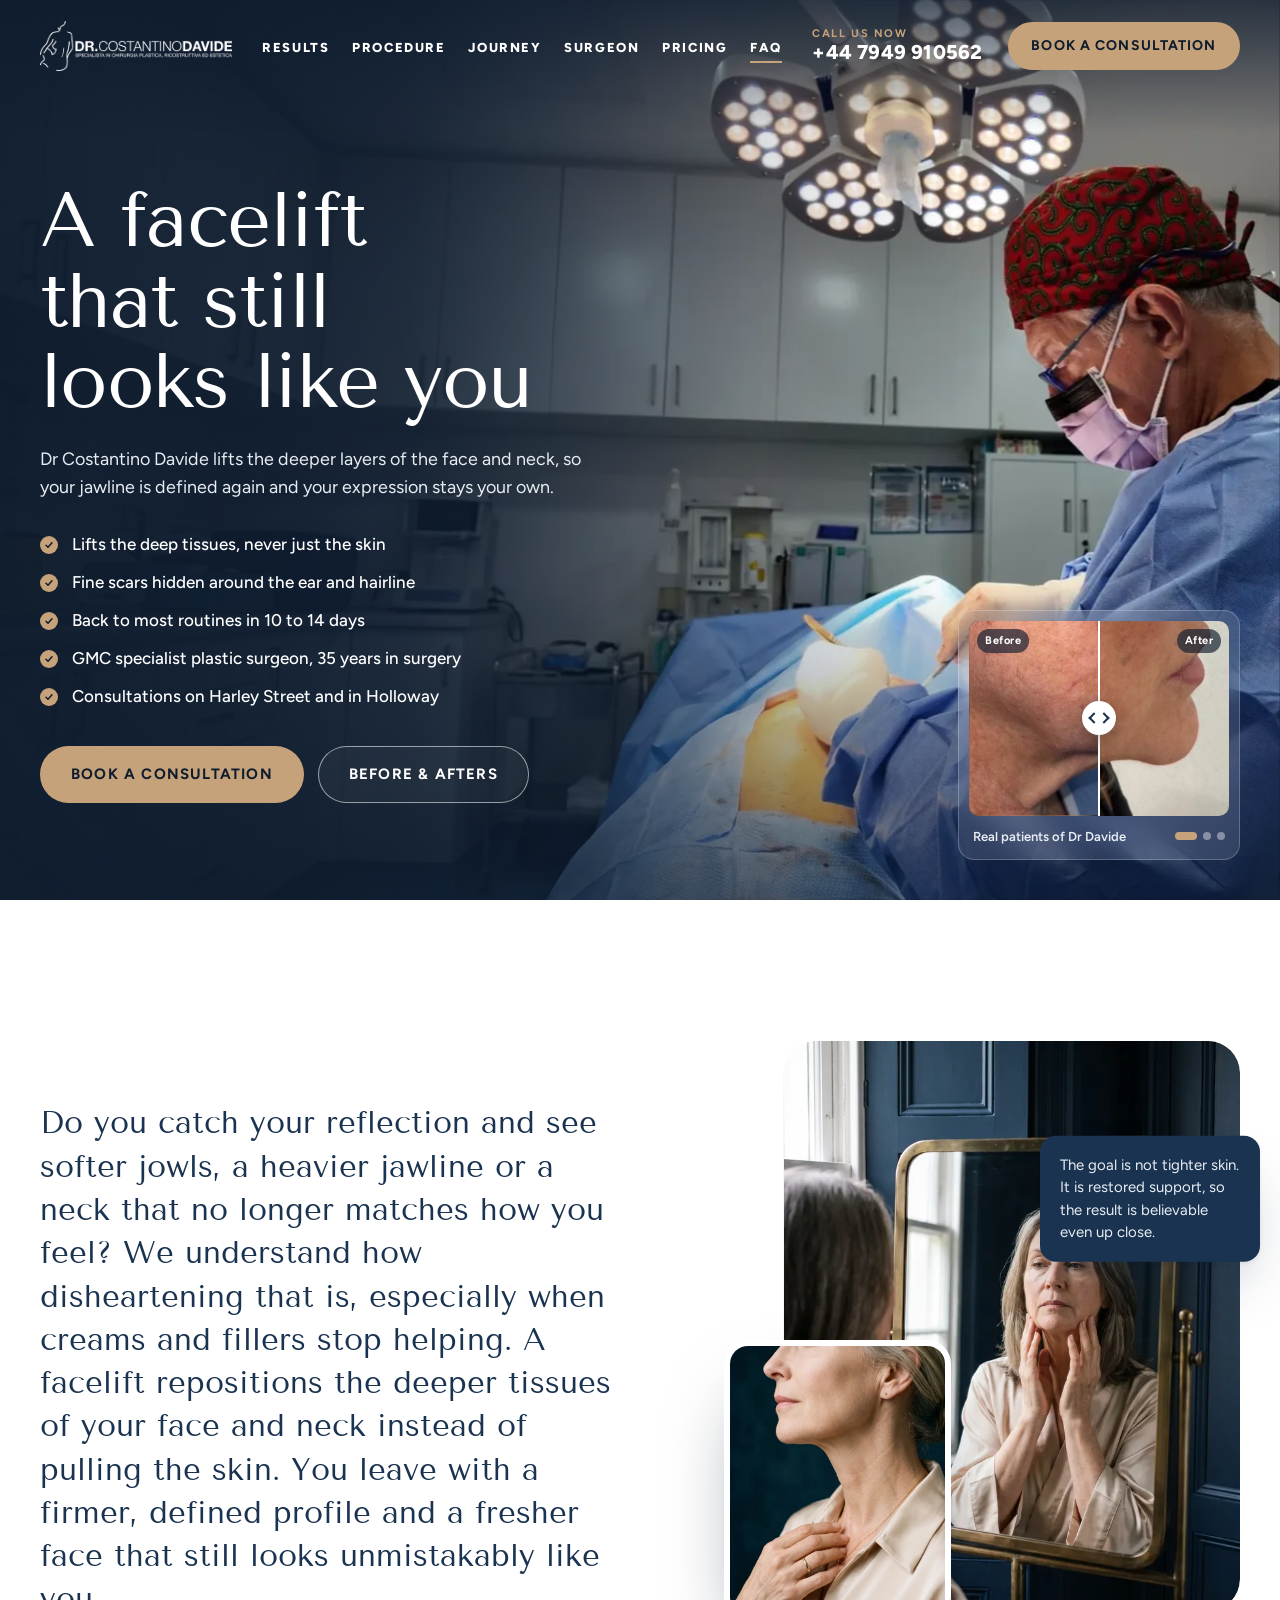
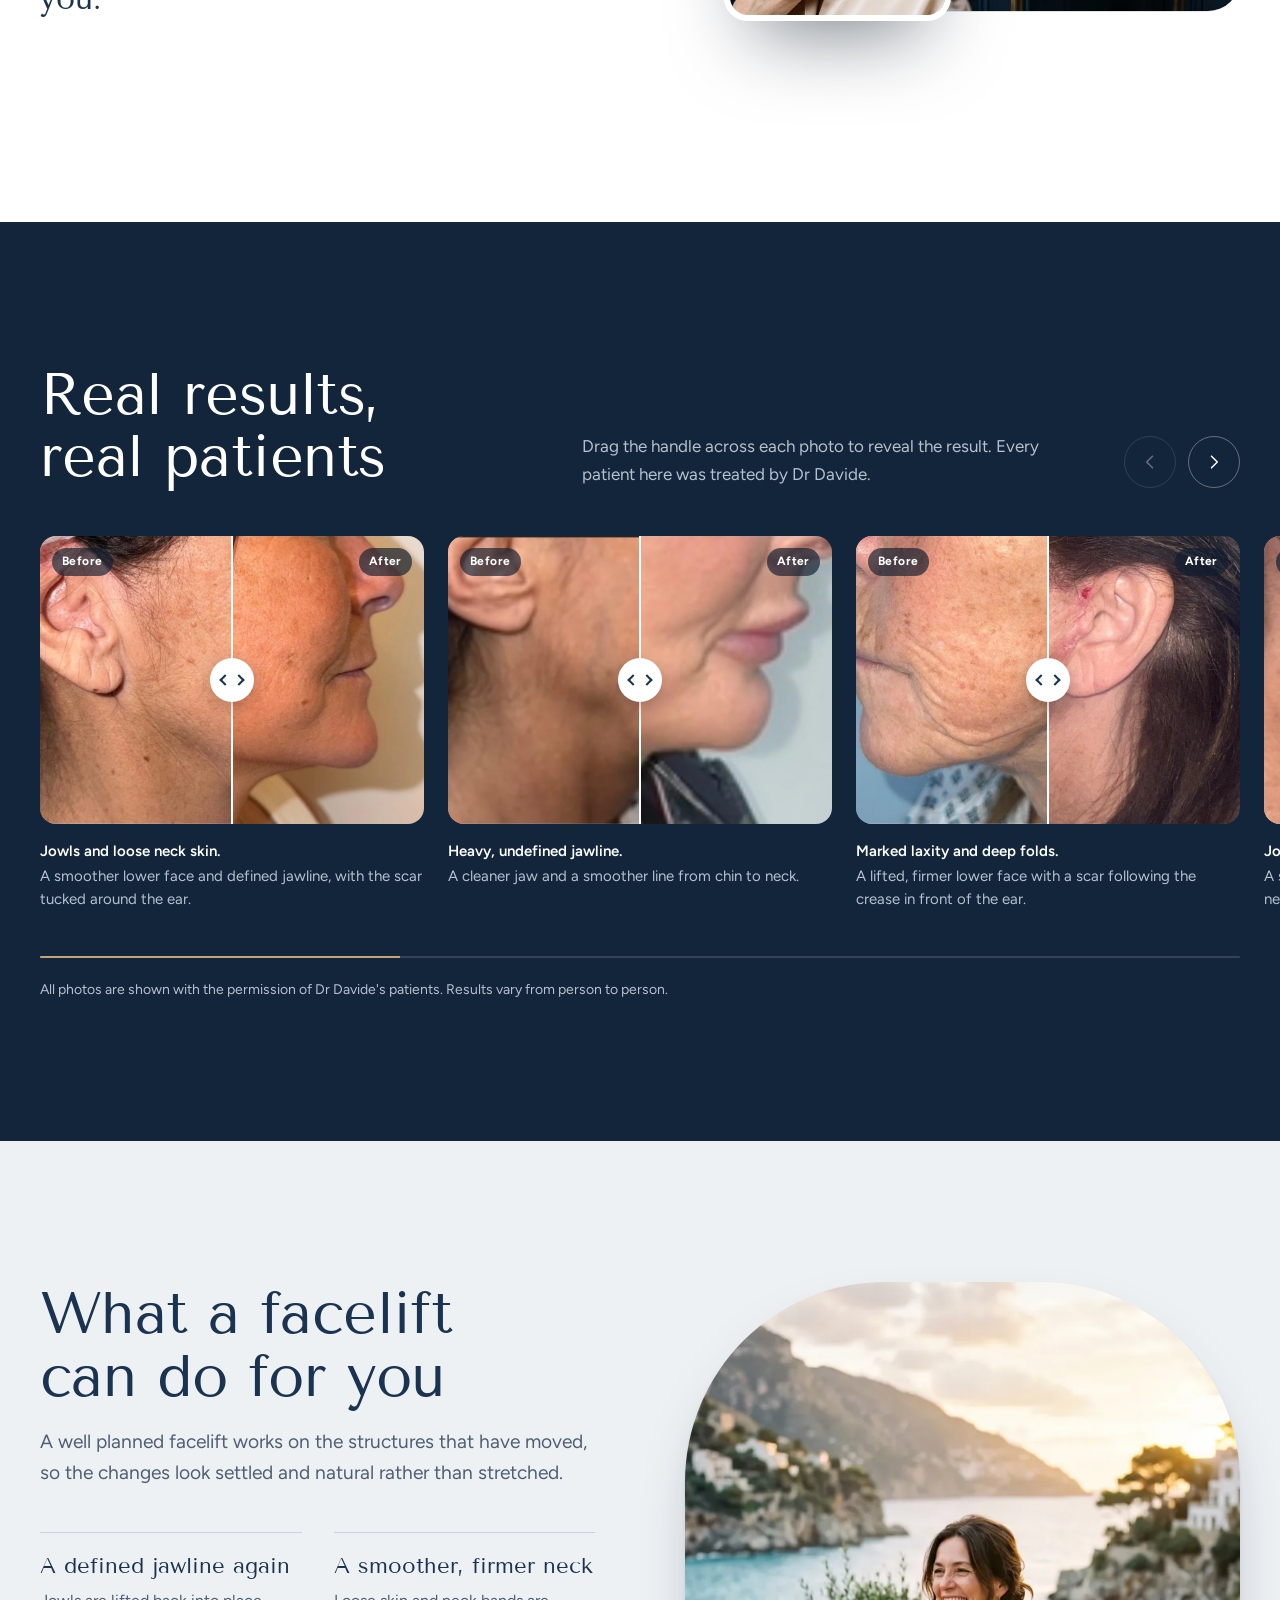
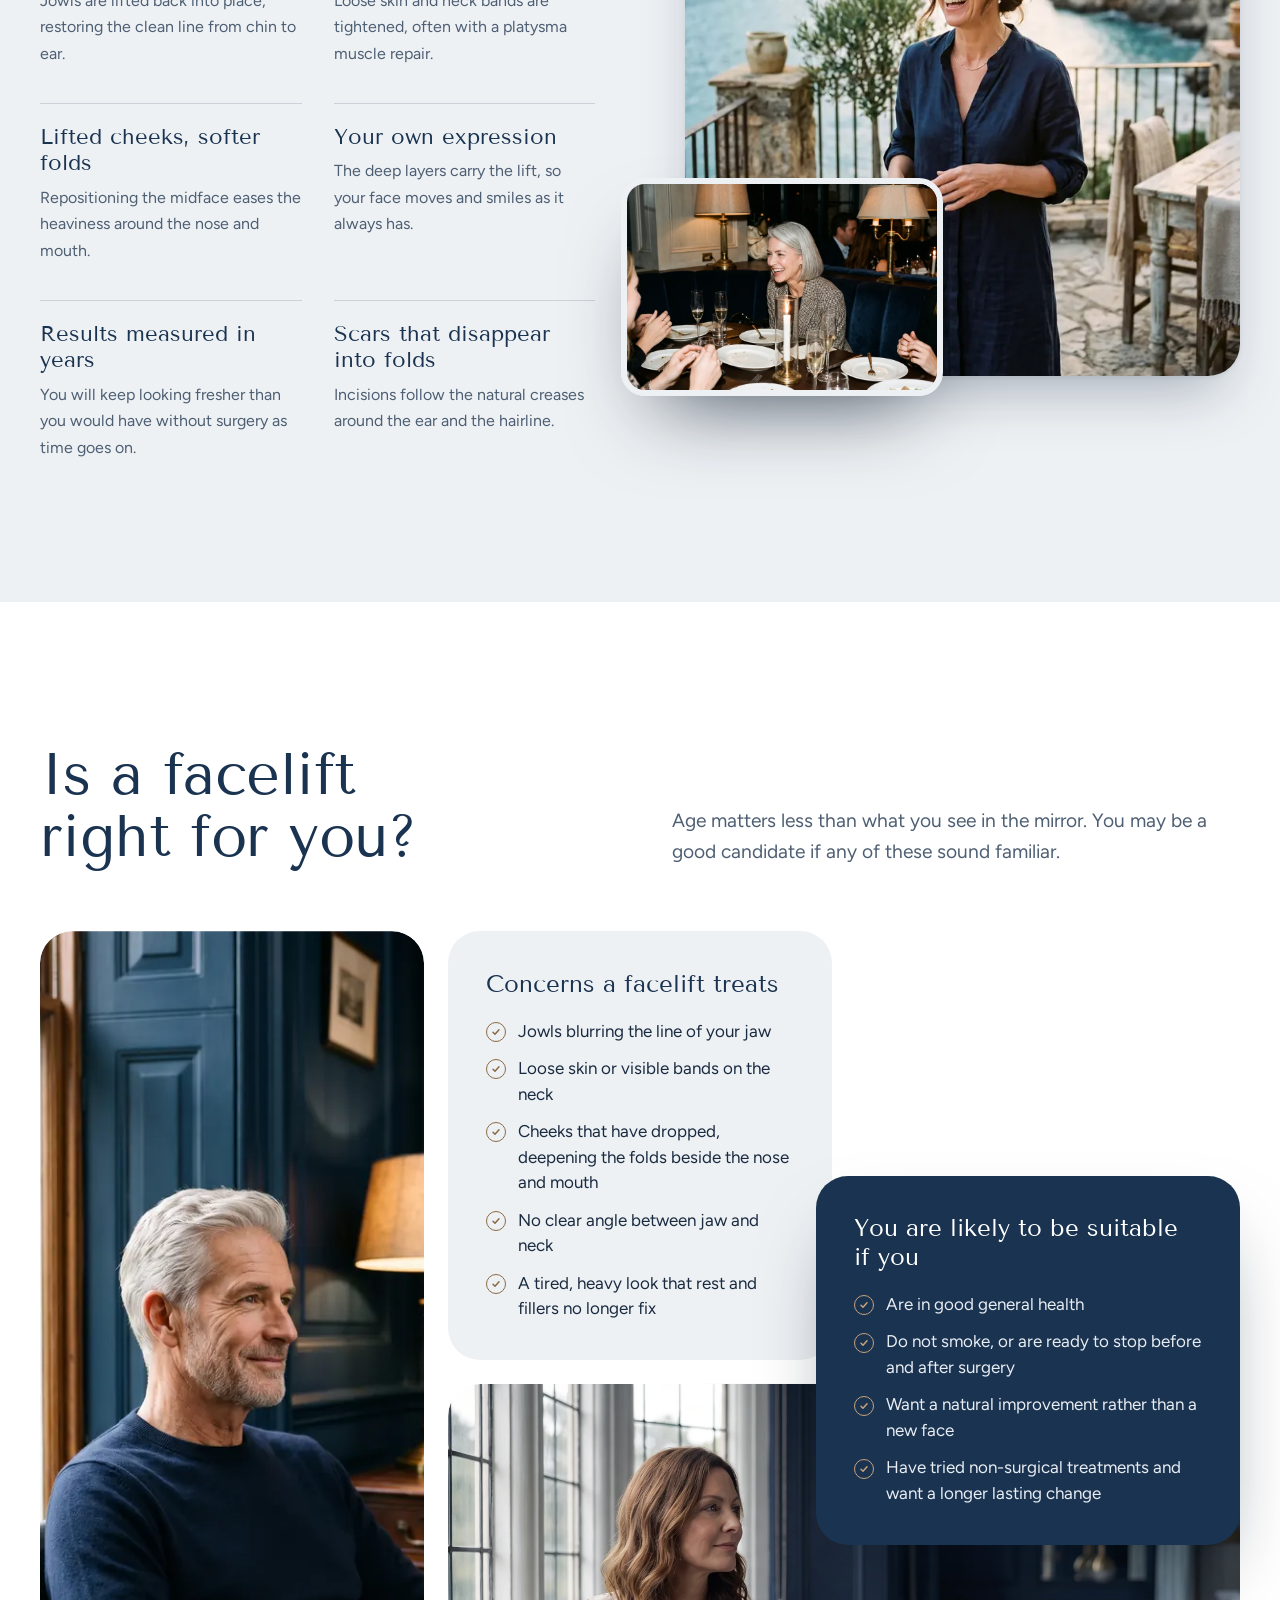
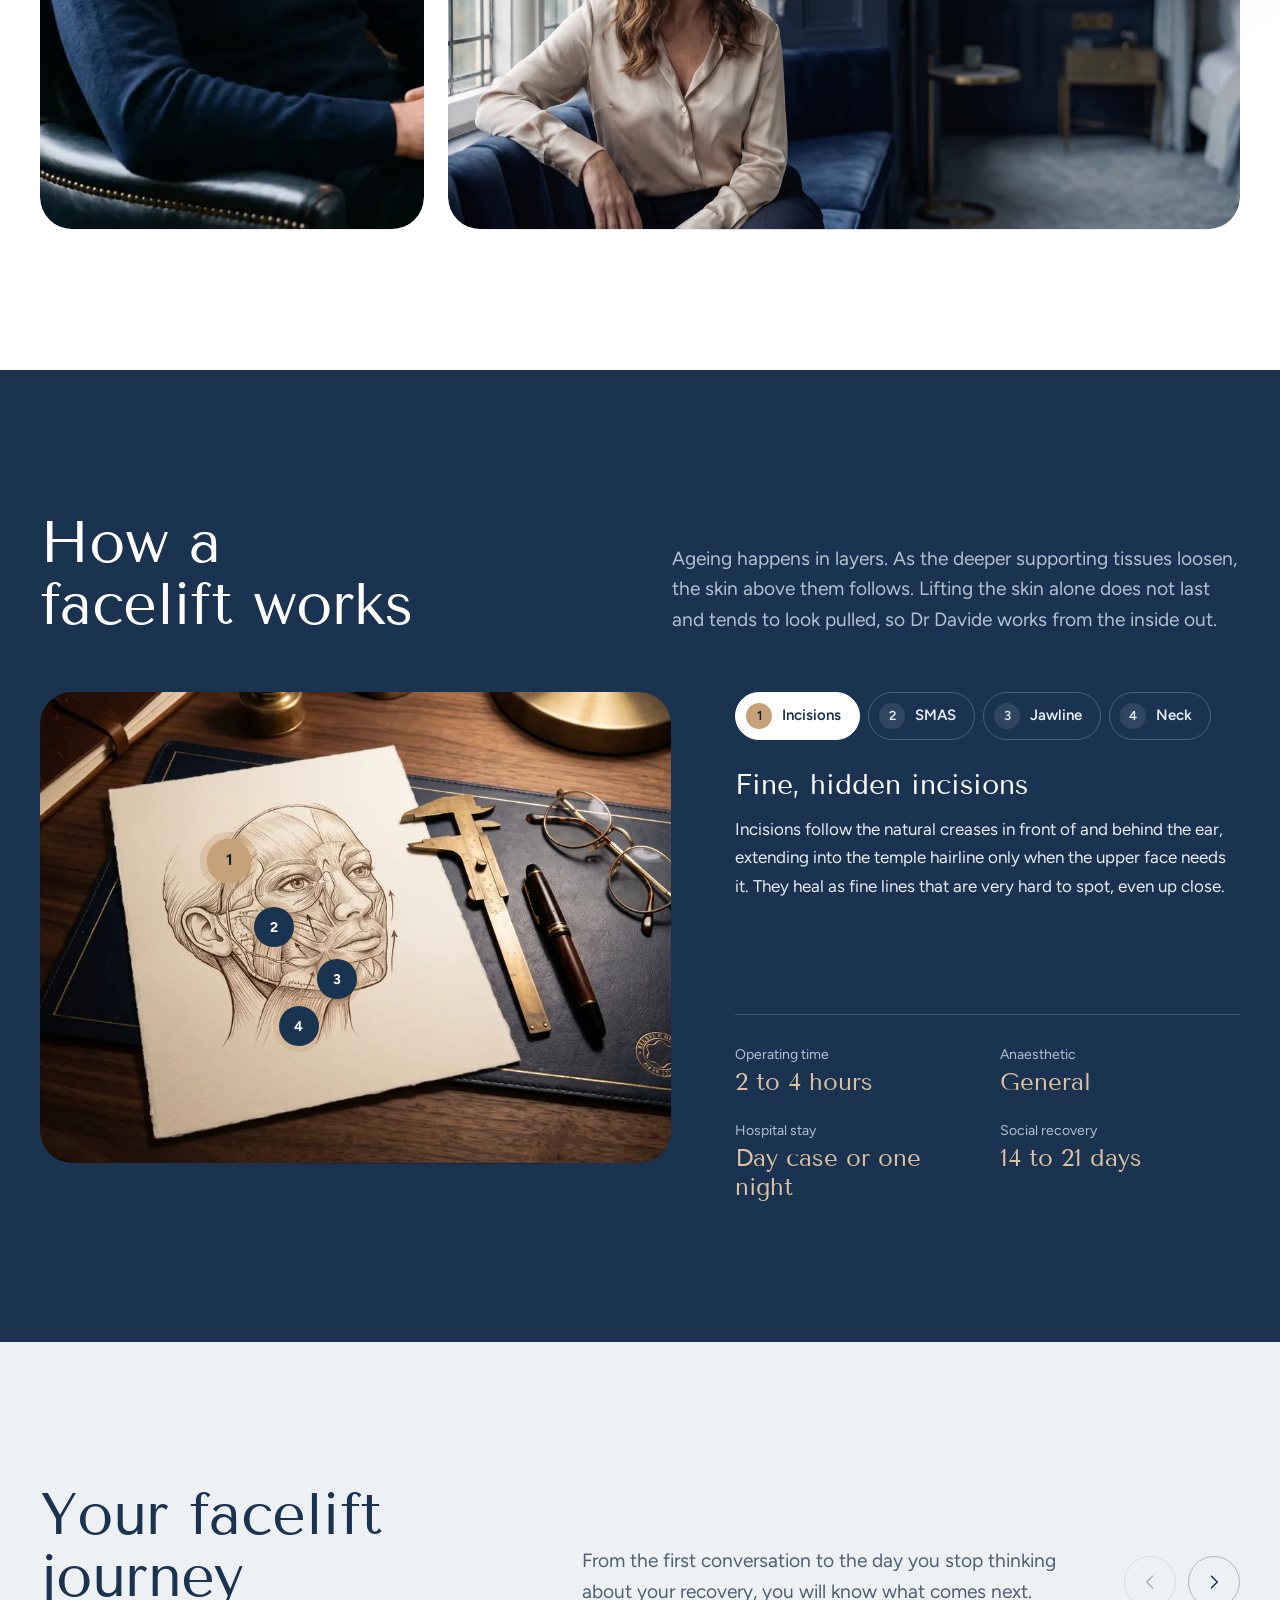
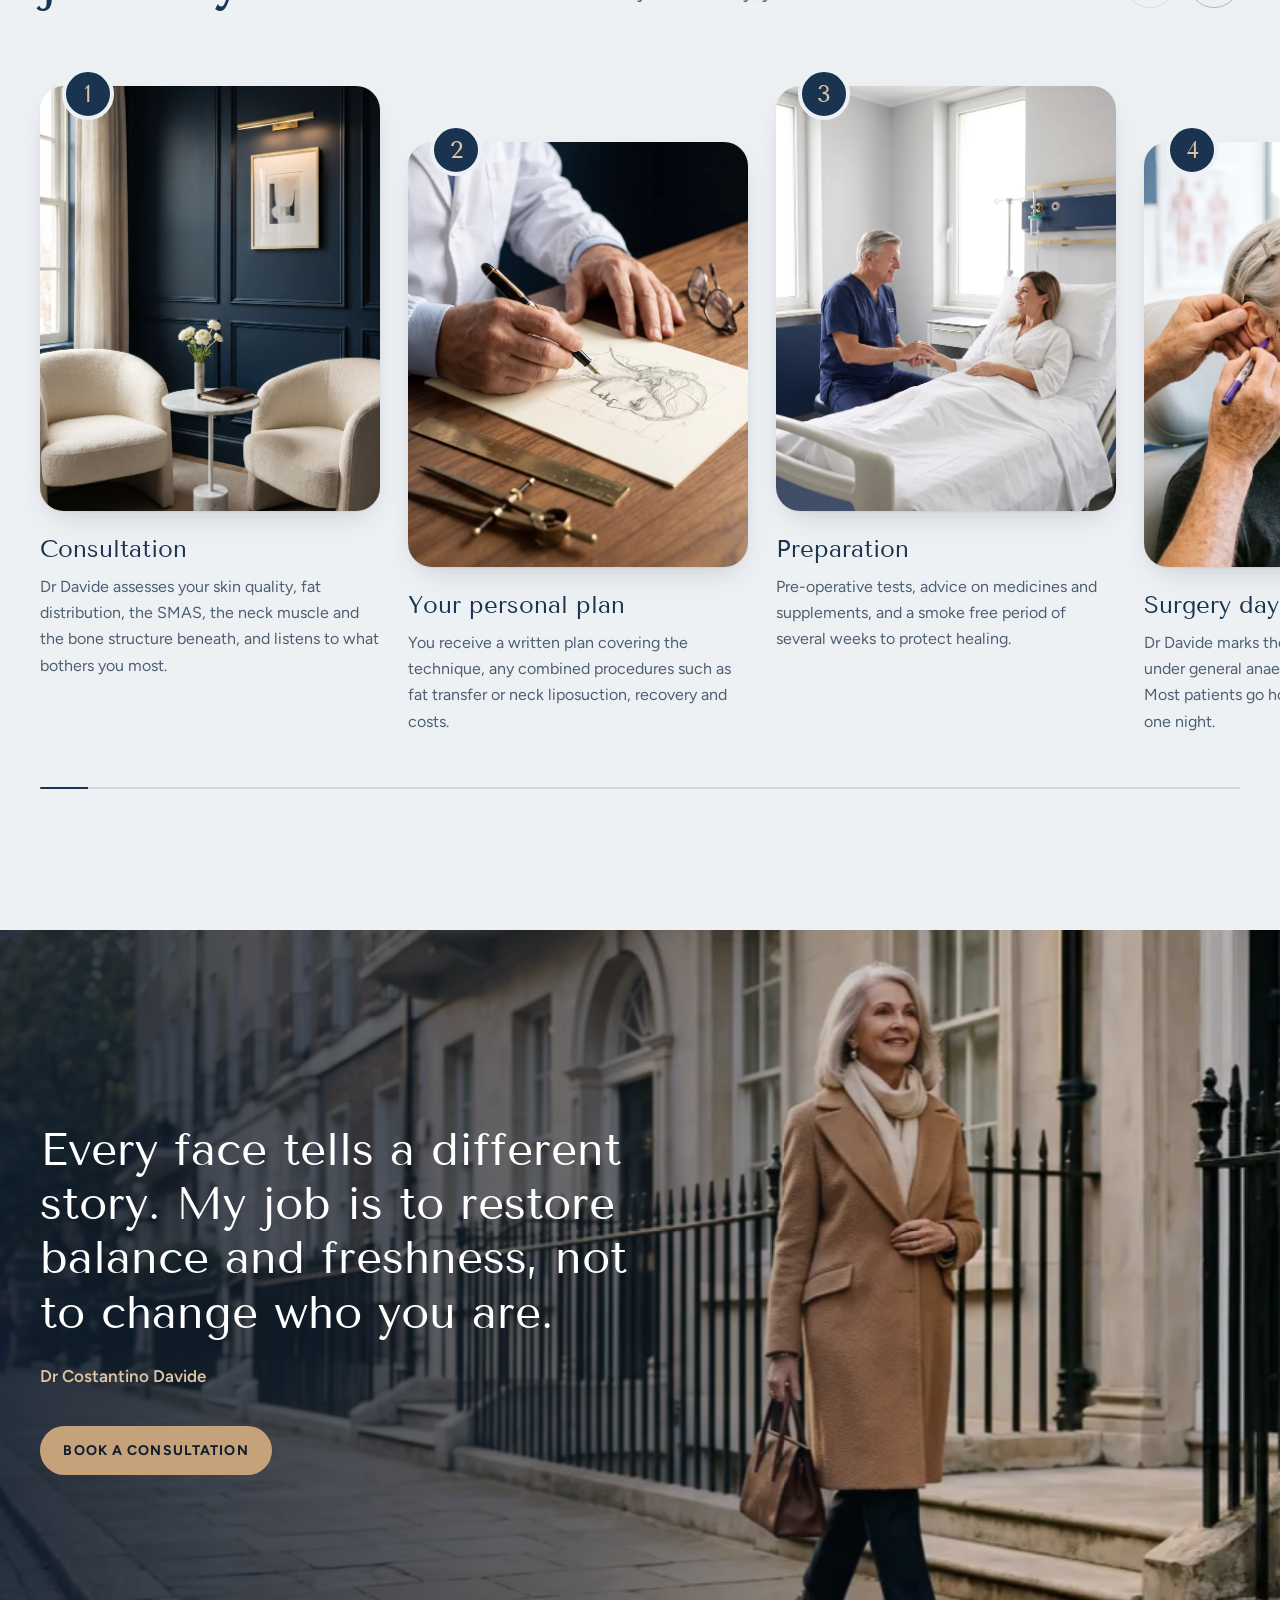
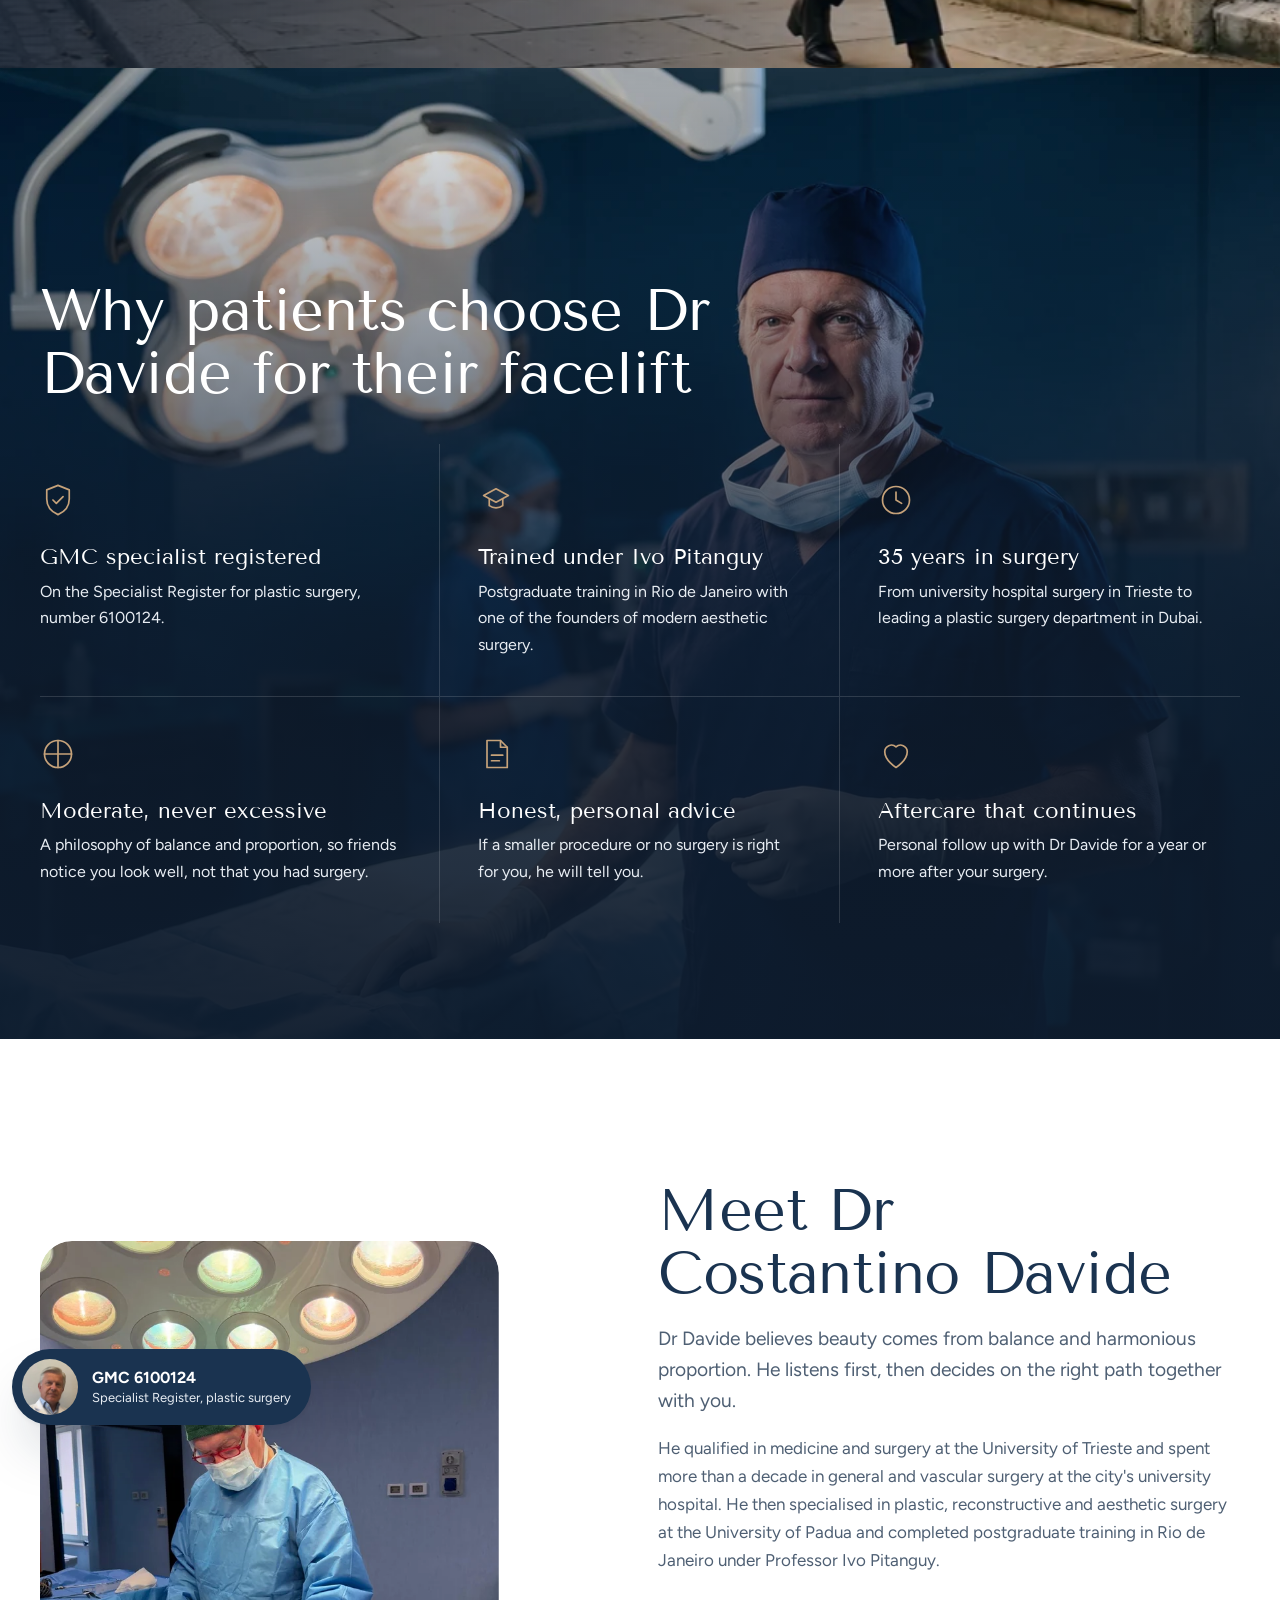
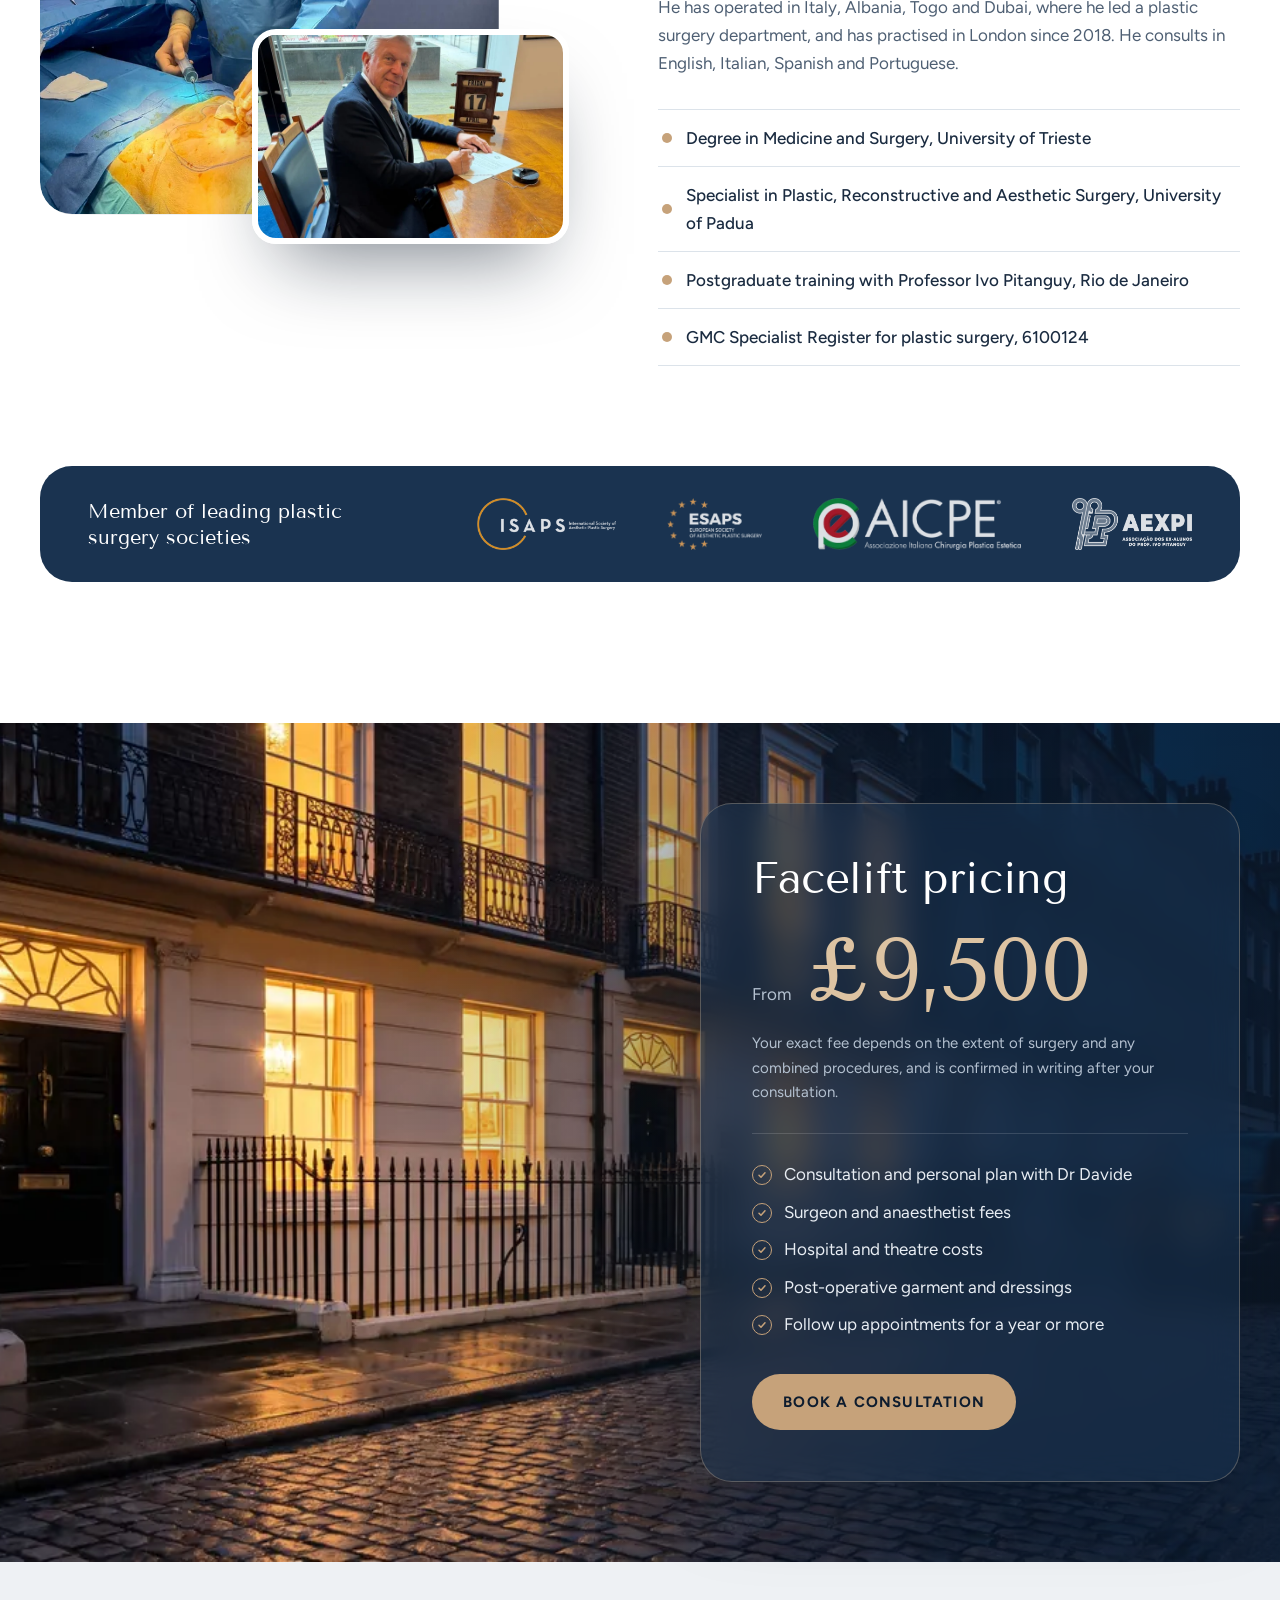
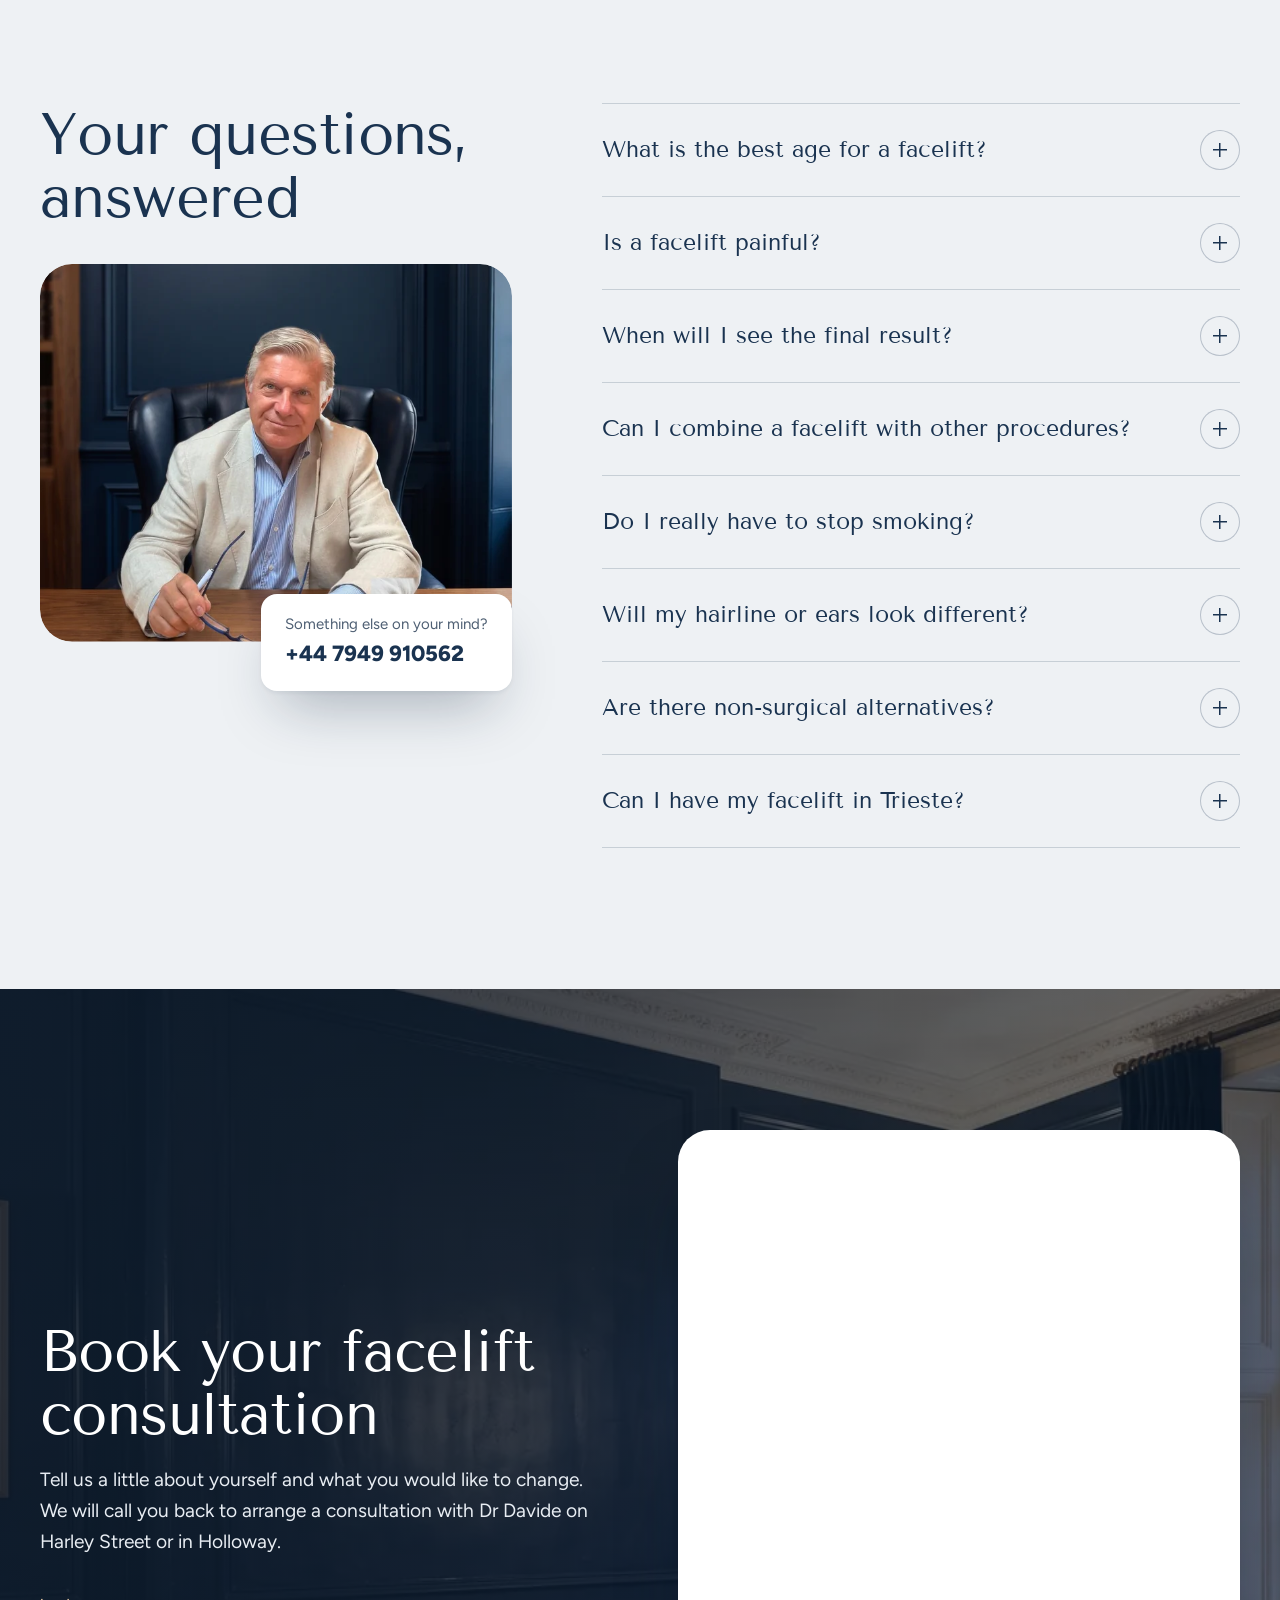
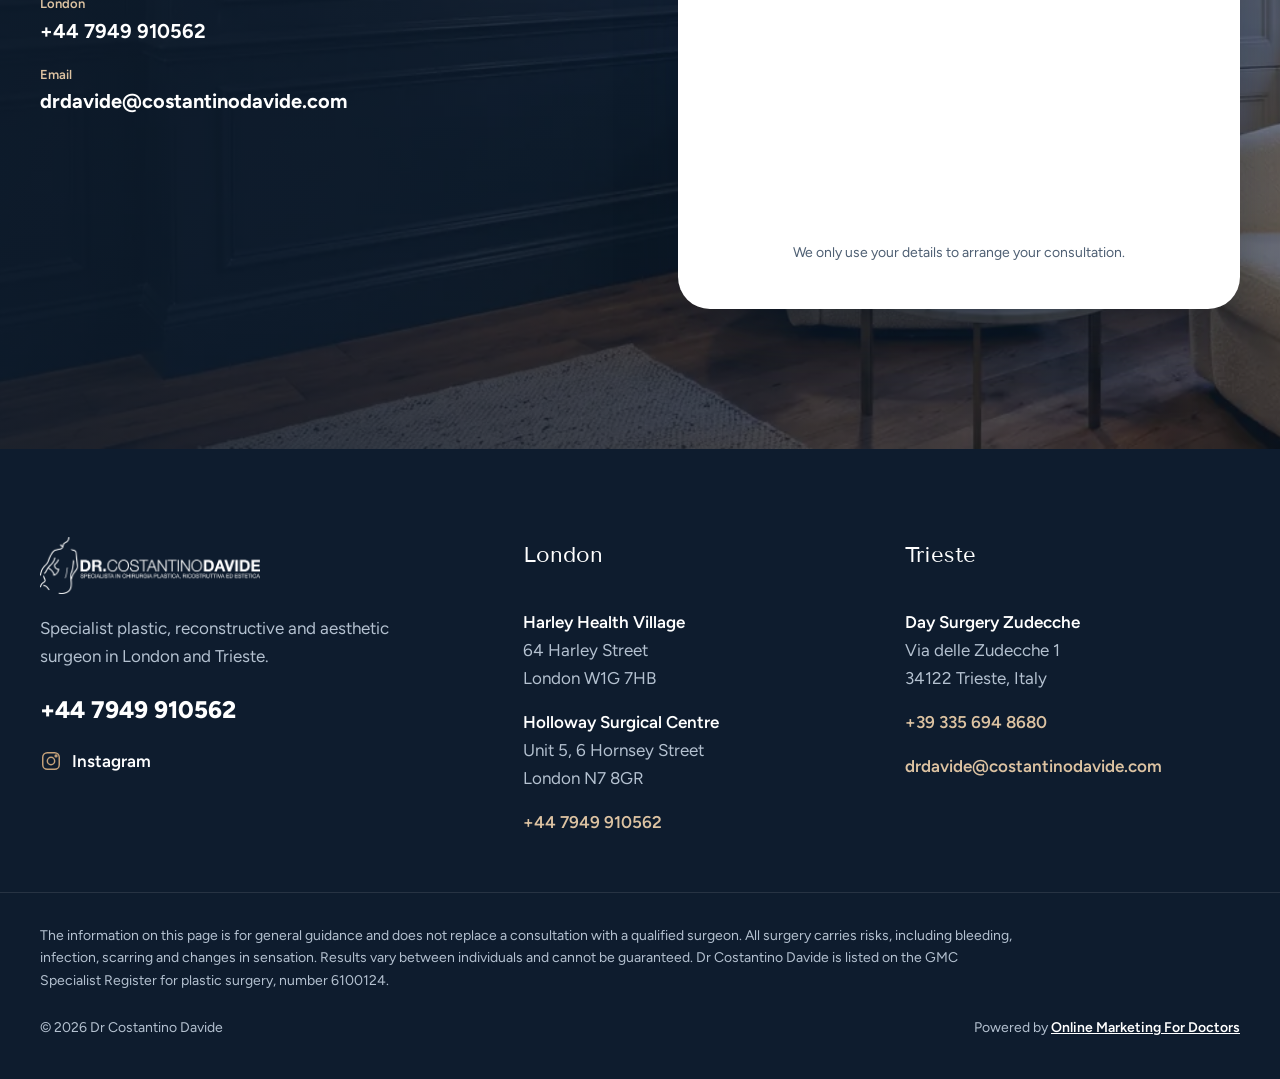
==== commit 6e1a8b0c: "Add Google tag GTM-M39T7P9V to every page Co-Authored-By: Claude Opus 5.5 <noreply@anthropic.com> Cl" ====
--- a/facelift/index.html
+++ b/facelift/index.html
@@ -1,6 +1,12 @@
 <!doctype html>
 <html lang="en-GB">
 <head>
+  <script async src="https://www.googletagmanager.com/gtm.js?id=GTM-M39T7P9V"></script>
+  <script>
+    window.dataLayer = window.dataLayer || [];
+    function gtag(){dataLayer.push(arguments);}
+    gtag('js', new Date());
+  </script>
   <meta charset="utf-8">
   <meta name="viewport" content="width=device-width, initial-scale=1">
   <meta name="robots" content="noindex, nofollow">
--- a/assets/css/styles.css
+++ b/assets/css/styles.css
@@ -952,6 +952,72 @@
 @media (max-width: 559px) { .form-row { grid-template-columns: 1fr; } }
 
 /* =========================================================
+   THANK YOU PAGE
+   ========================================================= */
+.ty-hero {
+  position: relative; isolation: isolate; overflow: hidden;
+  min-height: 100vh; min-height: 100svh;
+  display: flex; align-items: center;
+  background: var(--navy-ink); color: var(--white);
+}
+.ty-hero-media { position: absolute; inset: 0; z-index: -2; }
+.ty-hero-media img { width: 100%; height: 100%; object-fit: cover; object-position: 30% 50%; }
+.ty-hero::before { content: ""; position: absolute; inset: 0; z-index: -1; background: linear-gradient(90deg, rgba(14, 28, 46, .92) 0%, rgba(14, 28, 46, .78) 50%, rgba(14, 28, 46, .55) 100%); }
+.ty-hero-inner {
+  padding-block: calc(var(--header-h) + 56px) 72px;
+  display: grid; grid-template-columns: minmax(0, 1.1fr) minmax(0, .9fr);
+  gap: clamp(40px, 6vw, 96px); align-items: center;
+}
+.ty-copy .hero-title { font-size: clamp(2.5rem, 5vw, 4.25rem); }
+.ty-check {
+  display: inline-grid; place-items: center;
+  width: 64px; height: 64px; margin-bottom: 28px; border-radius: 50%;
+  background: var(--brass); color: var(--navy-ink);
+  animation: hero-in .8s var(--ease) both;
+}
+.ty-check svg { width: 30px; height: 30px; fill: none; stroke: currentColor; stroke-width: 2.4; stroke-linecap: round; stroke-linejoin: round; }
+.ty-steps {
+  list-style: none; display: grid; gap: 0;
+  padding: clamp(24px, 3vw, 40px);
+  border-radius: var(--radius-xl);
+  background: rgba(26, 51, 80, .55);
+  backdrop-filter: blur(16px); -webkit-backdrop-filter: blur(16px);
+  border: 1px solid rgba(221, 195, 162, .28);
+}
+.ty-steps li { display: flex; gap: 18px; padding-block: 20px; border-bottom: 1px solid rgba(255, 255, 255, .12); }
+.ty-steps li:first-child { padding-top: 0; }
+.ty-steps li:last-child { border-bottom: 0; padding-bottom: 0; }
+.ty-num {
+  flex: none; width: 40px; height: 40px; border-radius: 50%;
+  display: grid; place-items: center;
+  border: 1px solid var(--brass); color: var(--brass-light);
+  font-family: var(--font-display); font-size: 1.125rem;
+}
+.ty-steps h2 { font-family: var(--font-display); font-weight: 400; font-size: 1.375rem; line-height: 1.25; color: var(--white); margin: 0; }
+.ty-steps p { margin-top: 6px; color: var(--on-navy); font-size: 1rem; }
+
+.ty-more { background: var(--porcelain); }
+.ty-cards { margin-top: 40px; display: grid; grid-template-columns: repeat(3, minmax(0, 1fr)); gap: 24px; }
+.ty-cards a {
+  display: block; height: 100%; text-decoration: none;
+  background: var(--white); border-radius: var(--radius-lg); overflow: hidden;
+  box-shadow: var(--shadow-soft);
+  transition: transform .4s var(--ease), box-shadow .4s var(--ease);
+}
+.ty-cards a:hover { transform: translateY(-4px); box-shadow: var(--shadow-lift); }
+.ty-cards figure { aspect-ratio: 3 / 2; overflow: hidden; }
+.ty-cards img { width: 100%; height: 100%; object-fit: cover; }
+.ty-cards h3 { margin: 22px 24px 0; font-family: var(--font-display); font-weight: 400; font-size: 1.5rem; color: var(--navy); }
+.ty-cards p { margin: 8px 24px 26px; color: var(--text-muted); font-size: 1rem; }
+
+@media (max-width: 899px) {
+  .ty-hero-inner { grid-template-columns: 1fr; }
+  .ty-hero::before { background: linear-gradient(180deg, rgba(14, 28, 46, .85) 0%, rgba(14, 28, 46, .9) 100%); }
+  .ty-copy .hero-actions .btn { flex: 1 1 100%; }
+  .ty-cards { grid-template-columns: 1fr; }
+}
+
+/* =========================================================
    FOOTER
    ========================================================= */
 .site-footer { background: var(--navy-ink); color: var(--on-navy-muted); padding-top: 88px; }
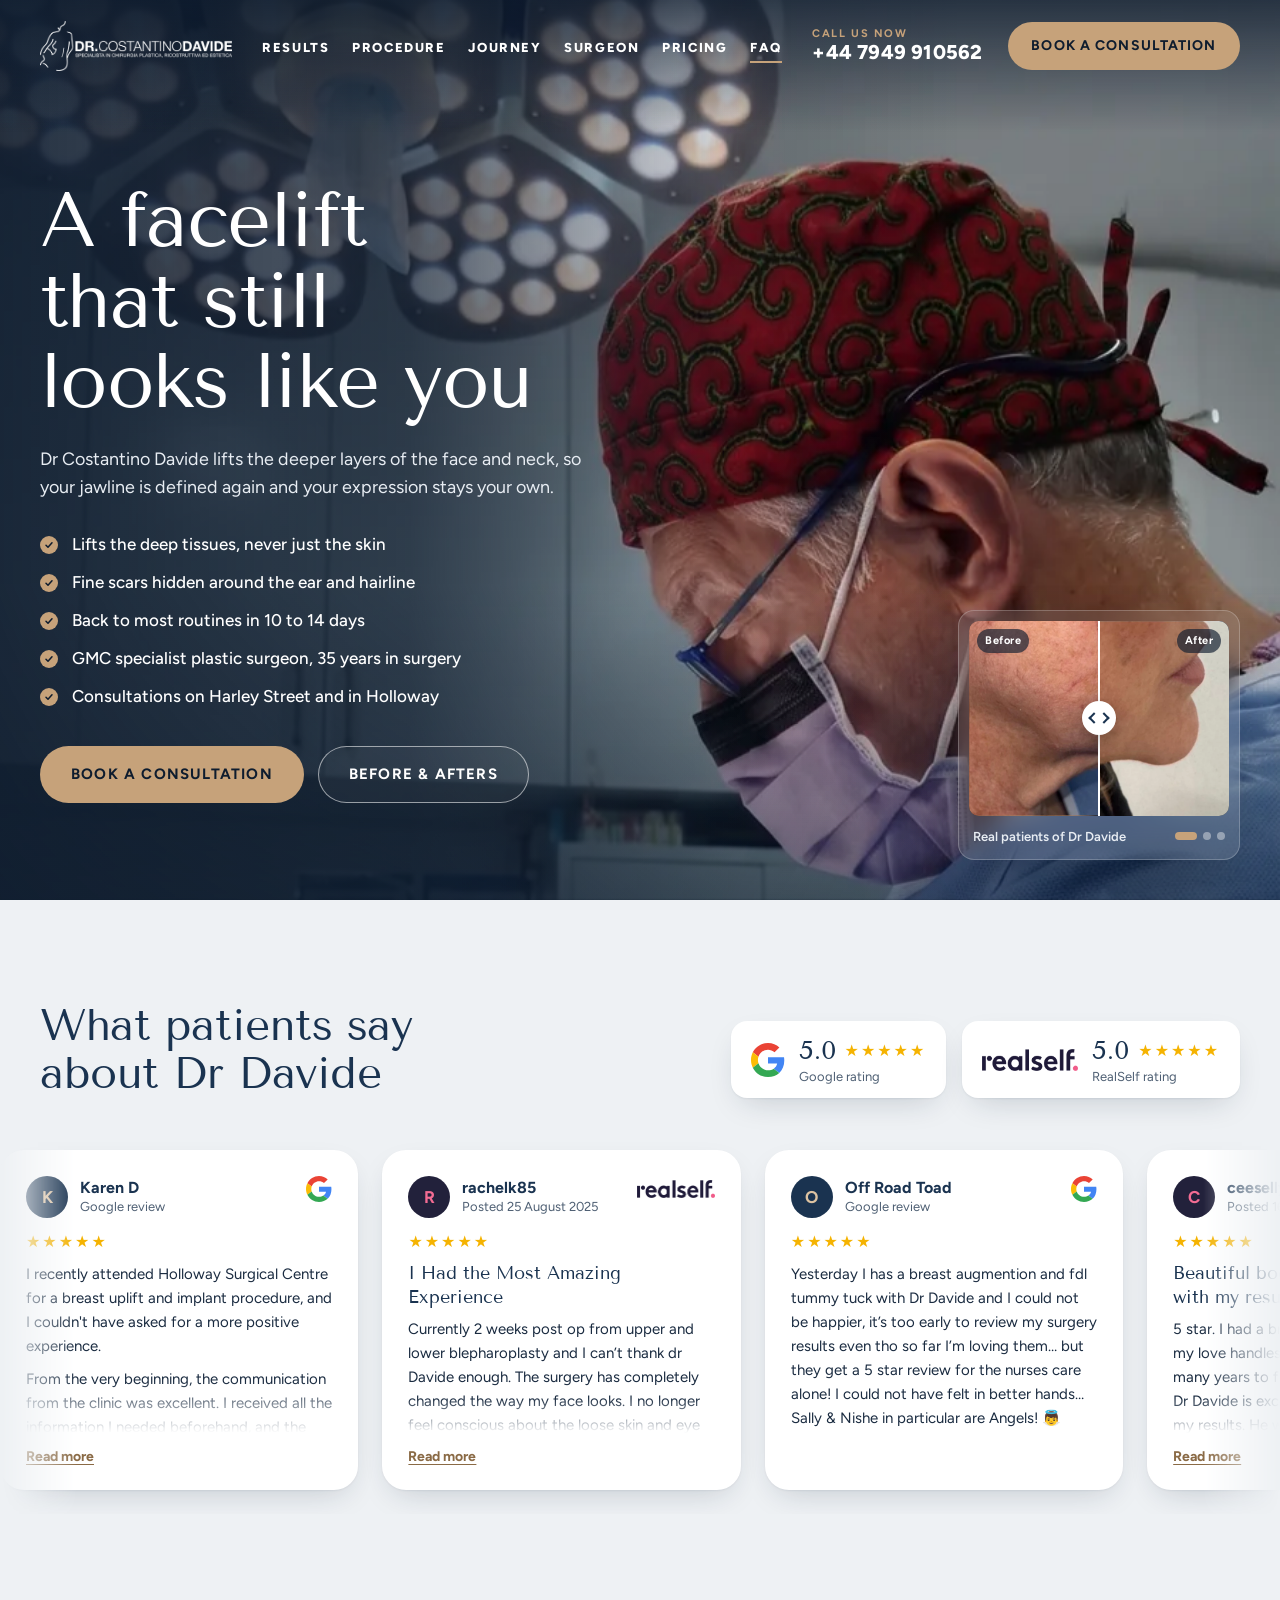
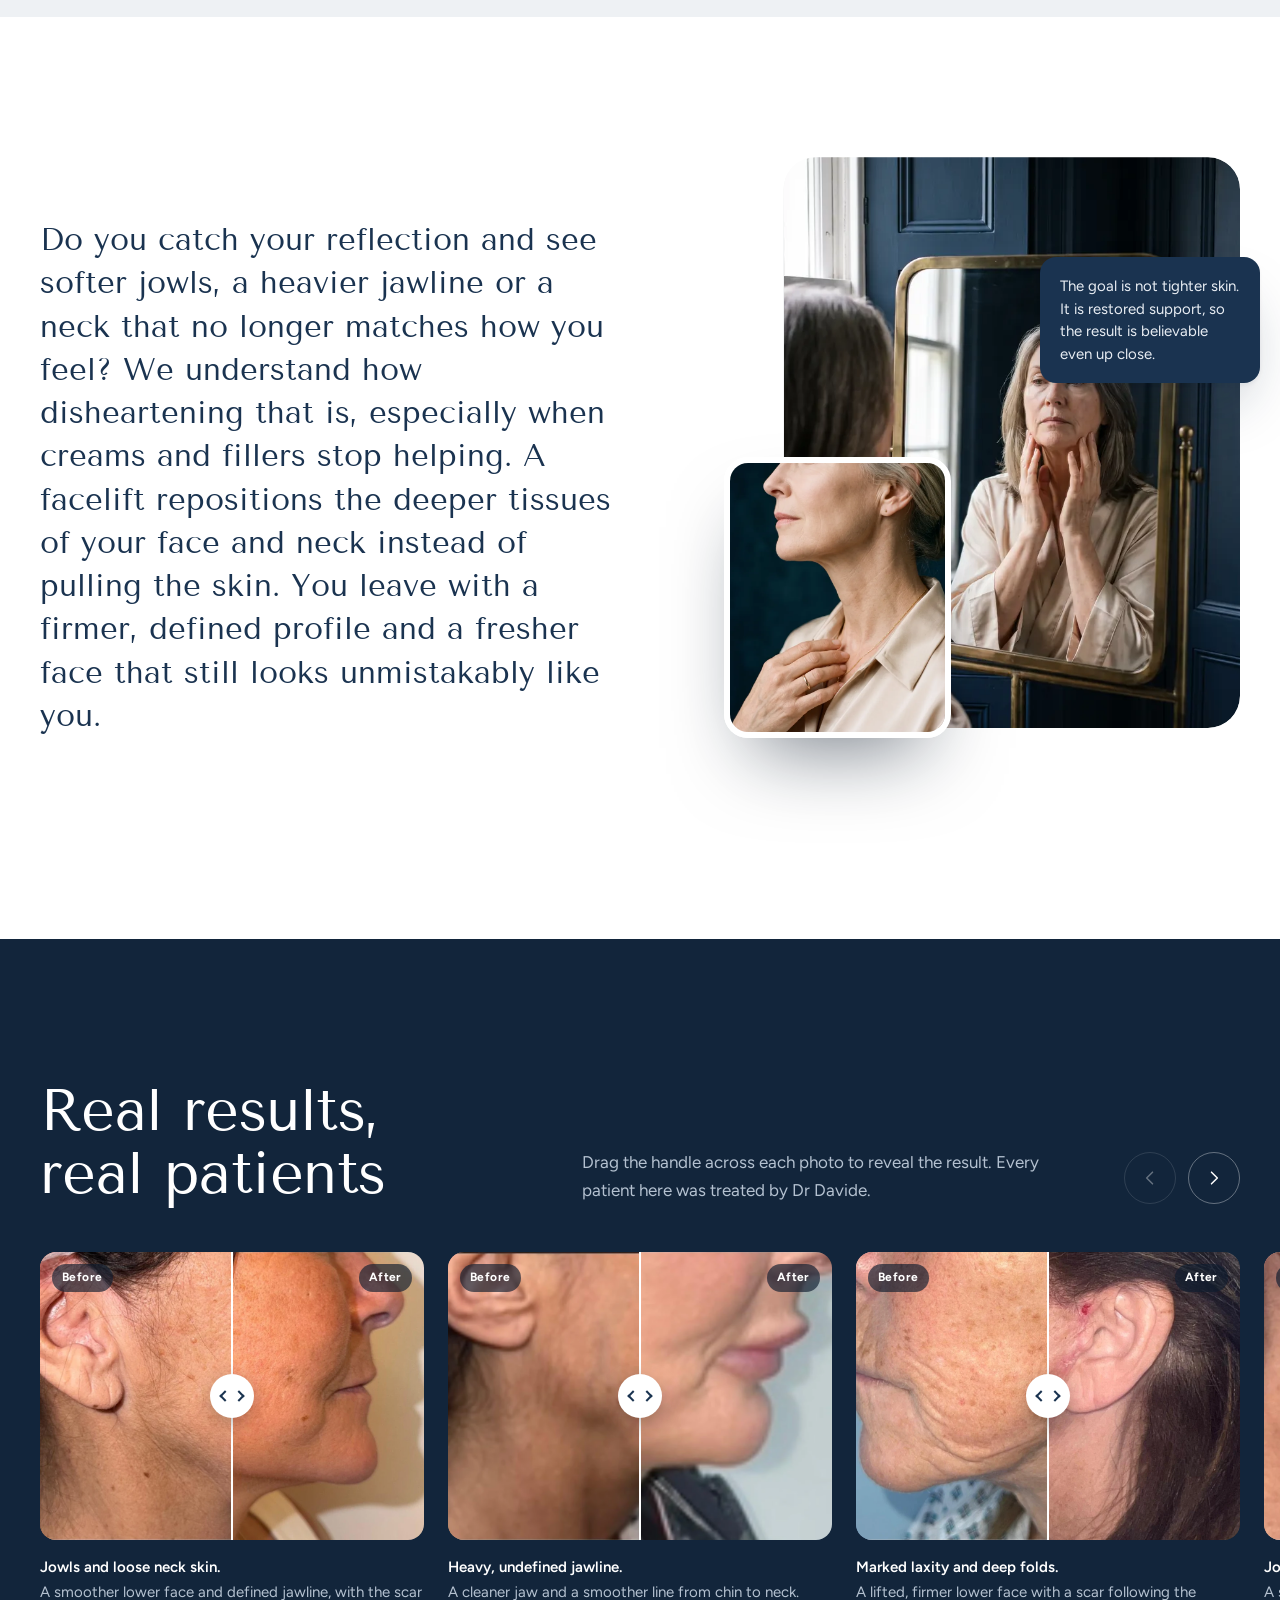
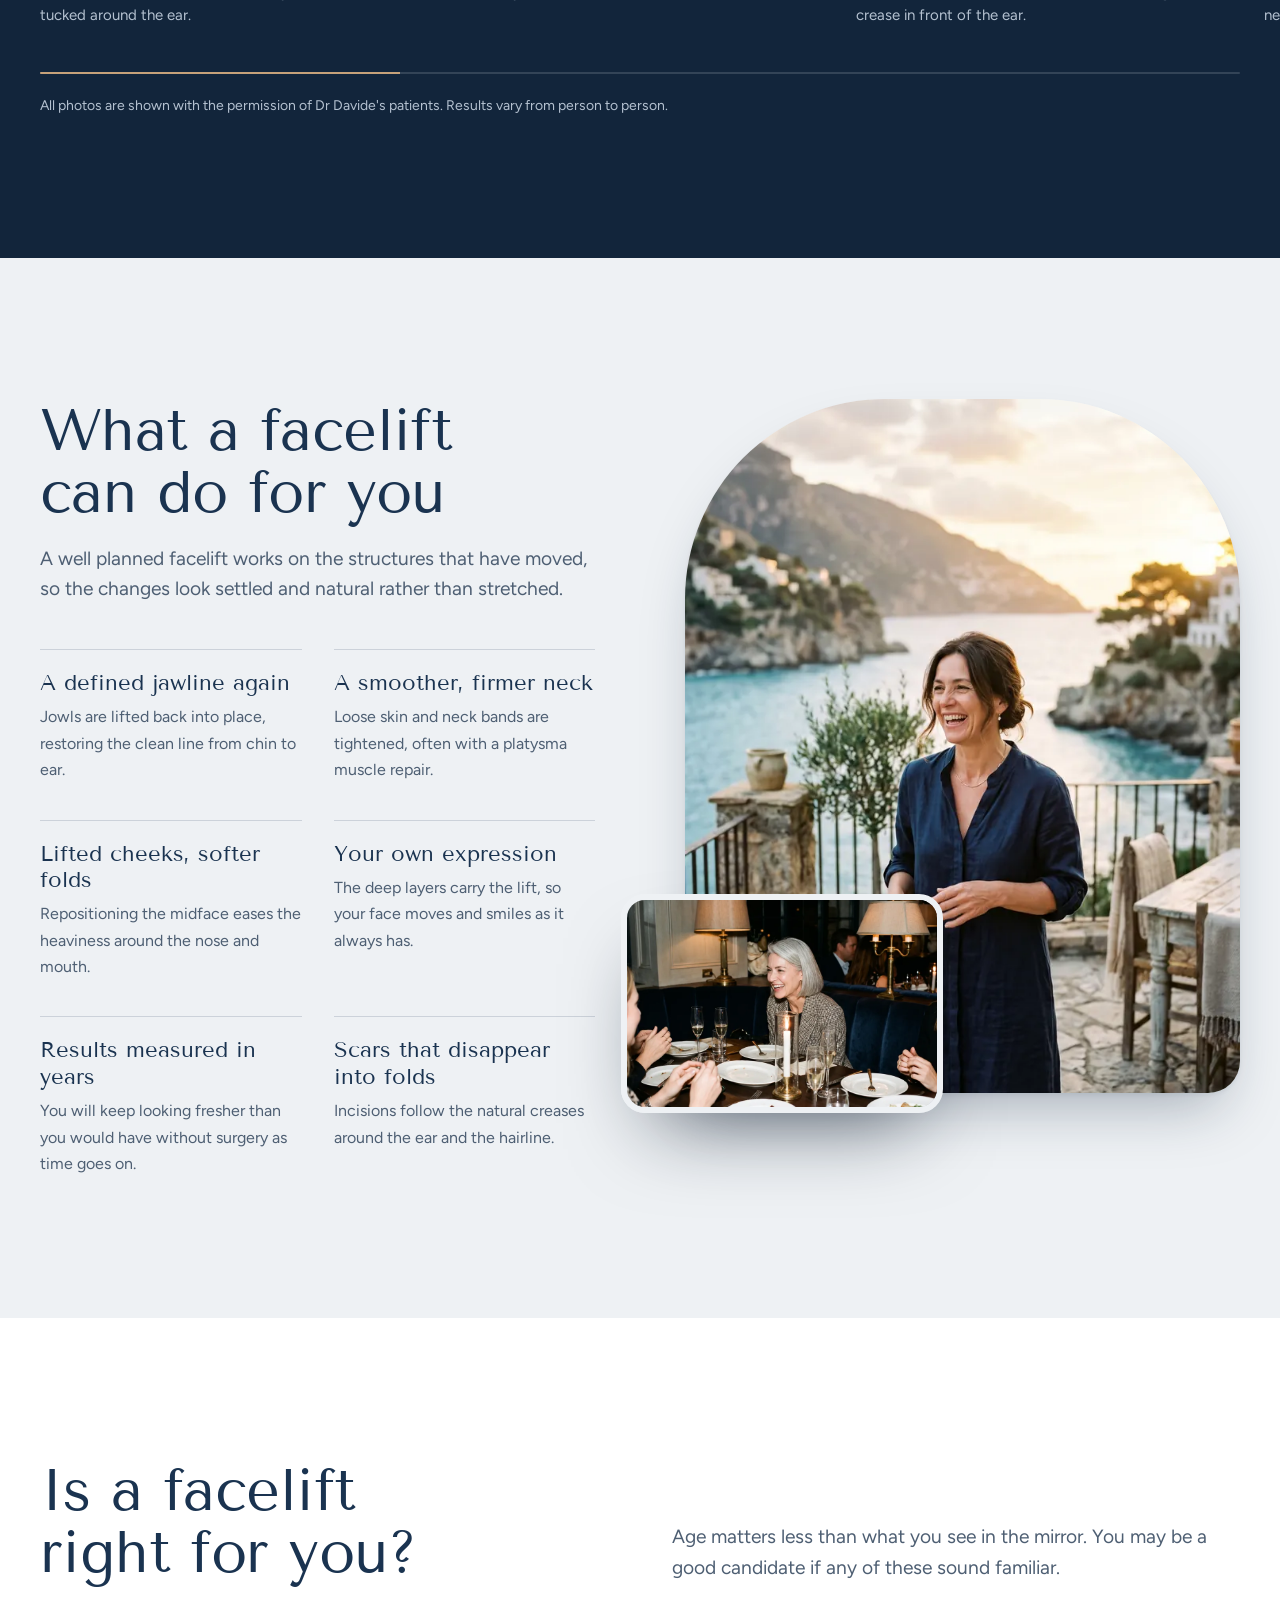
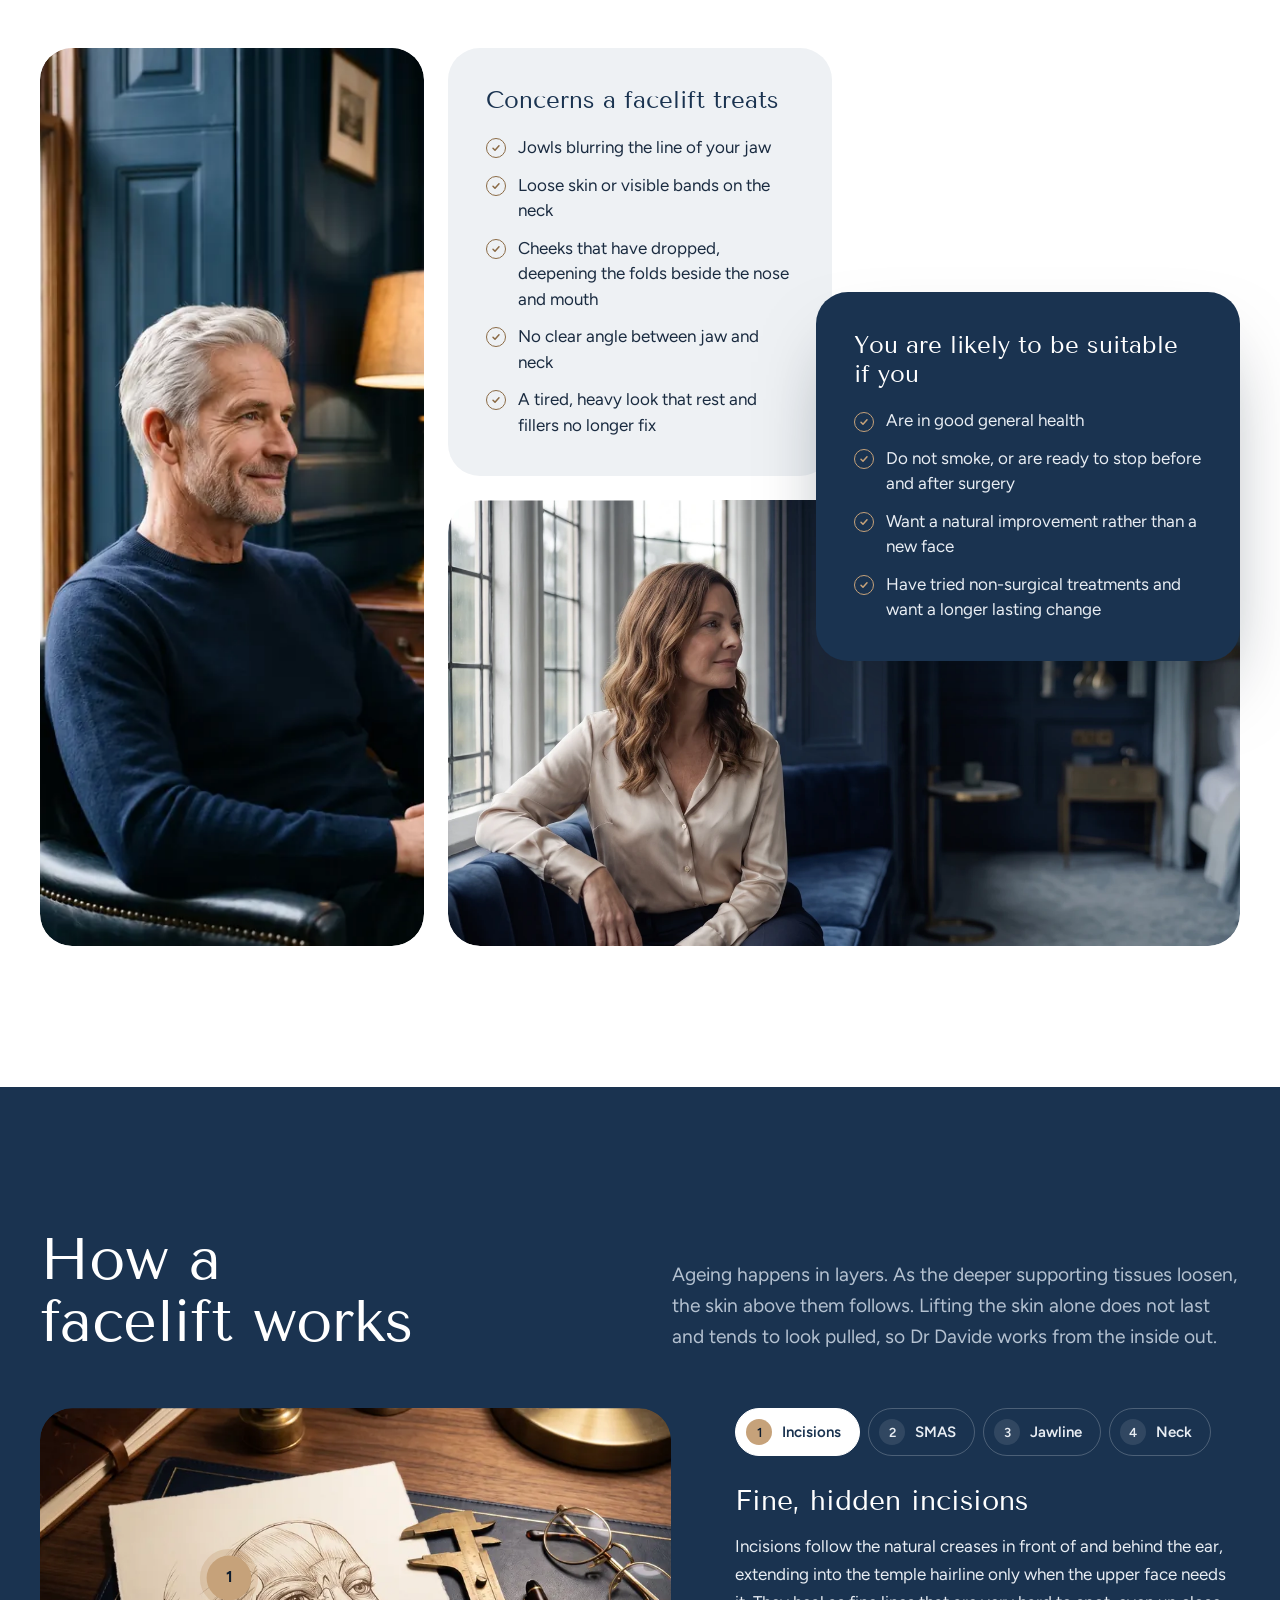
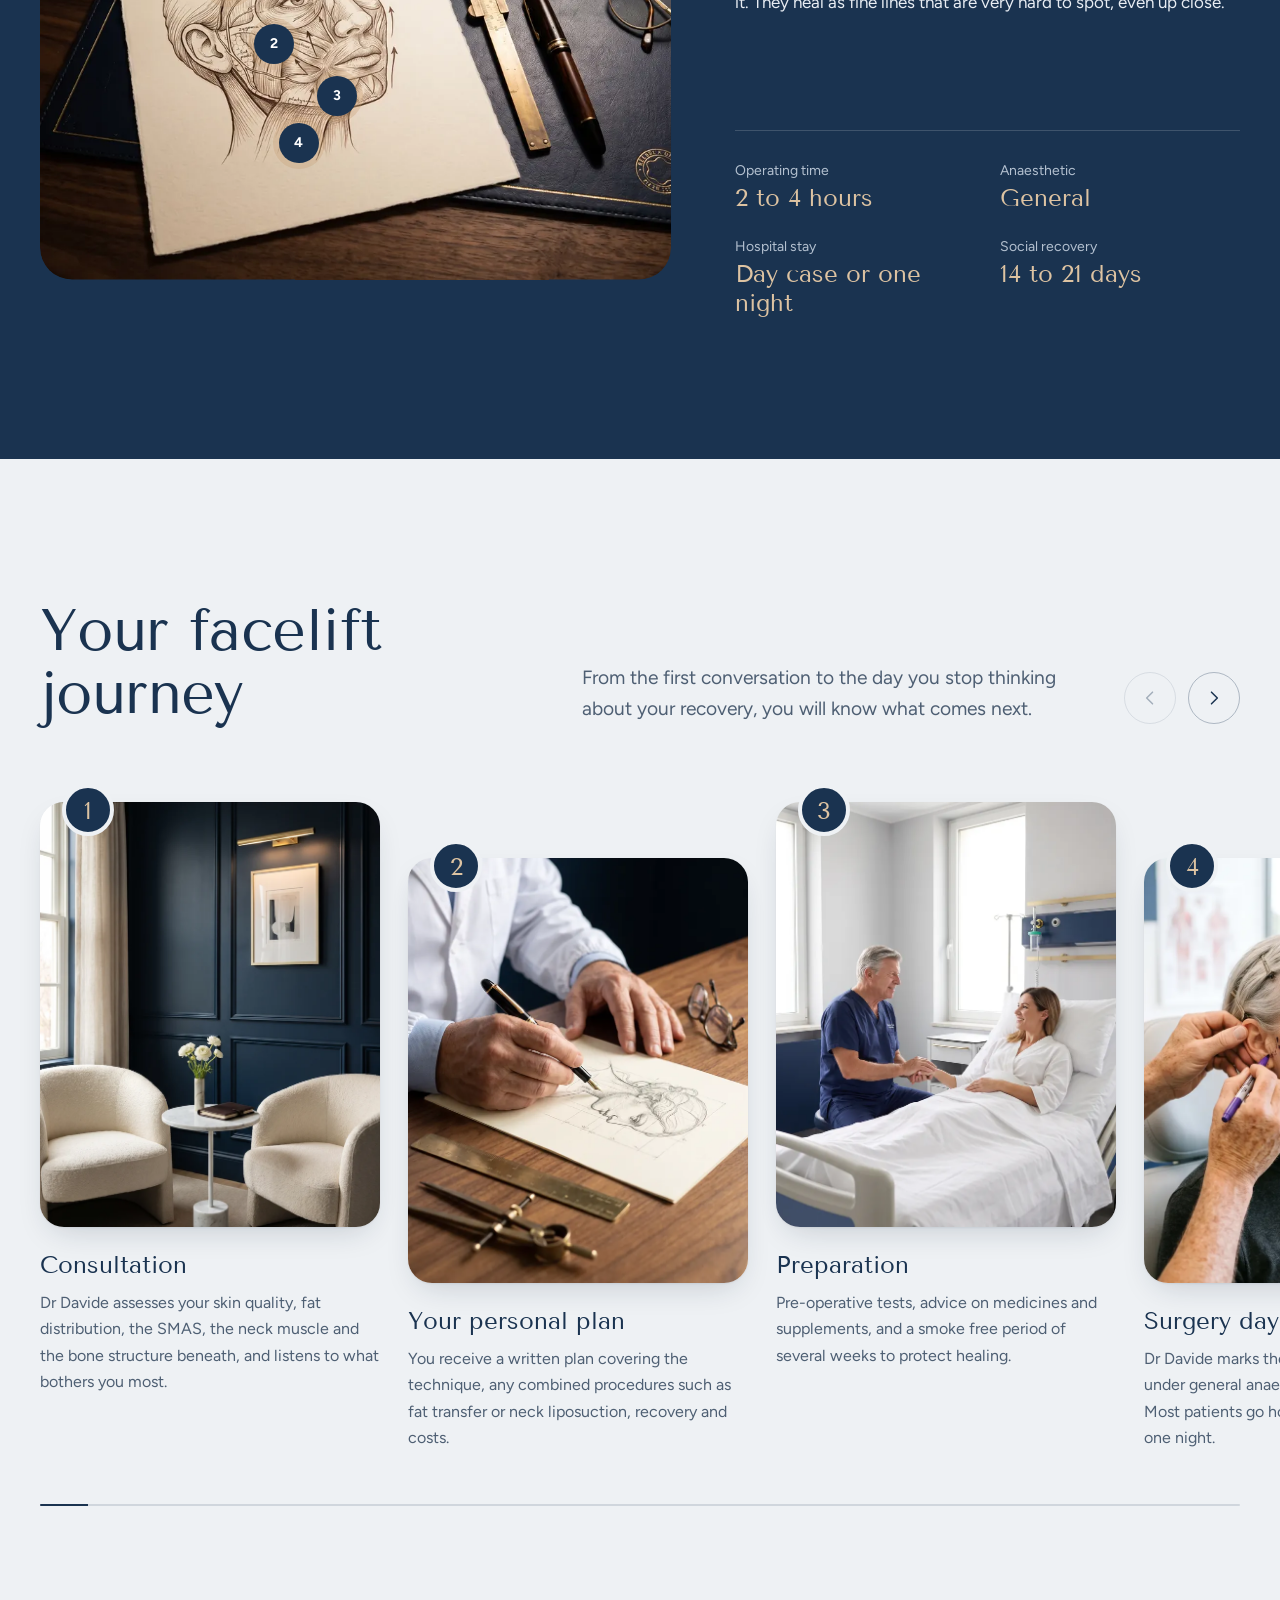
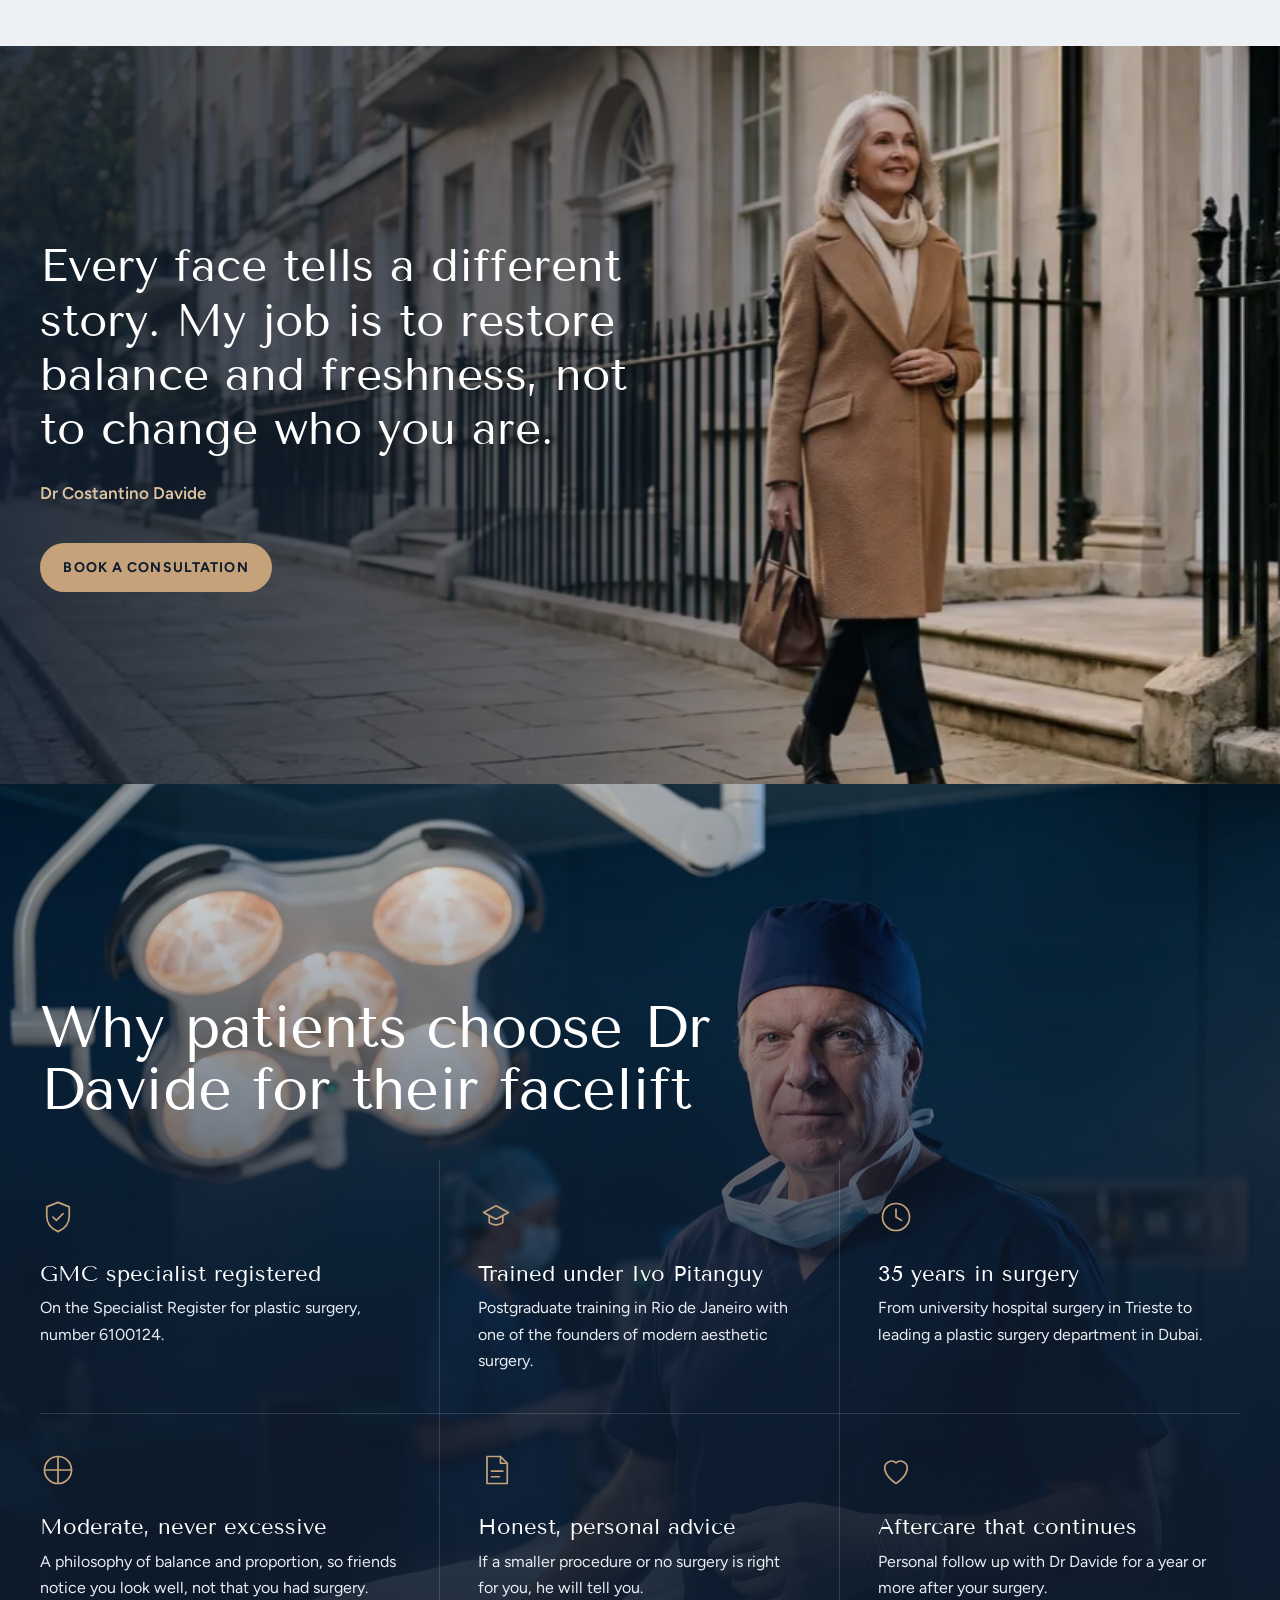
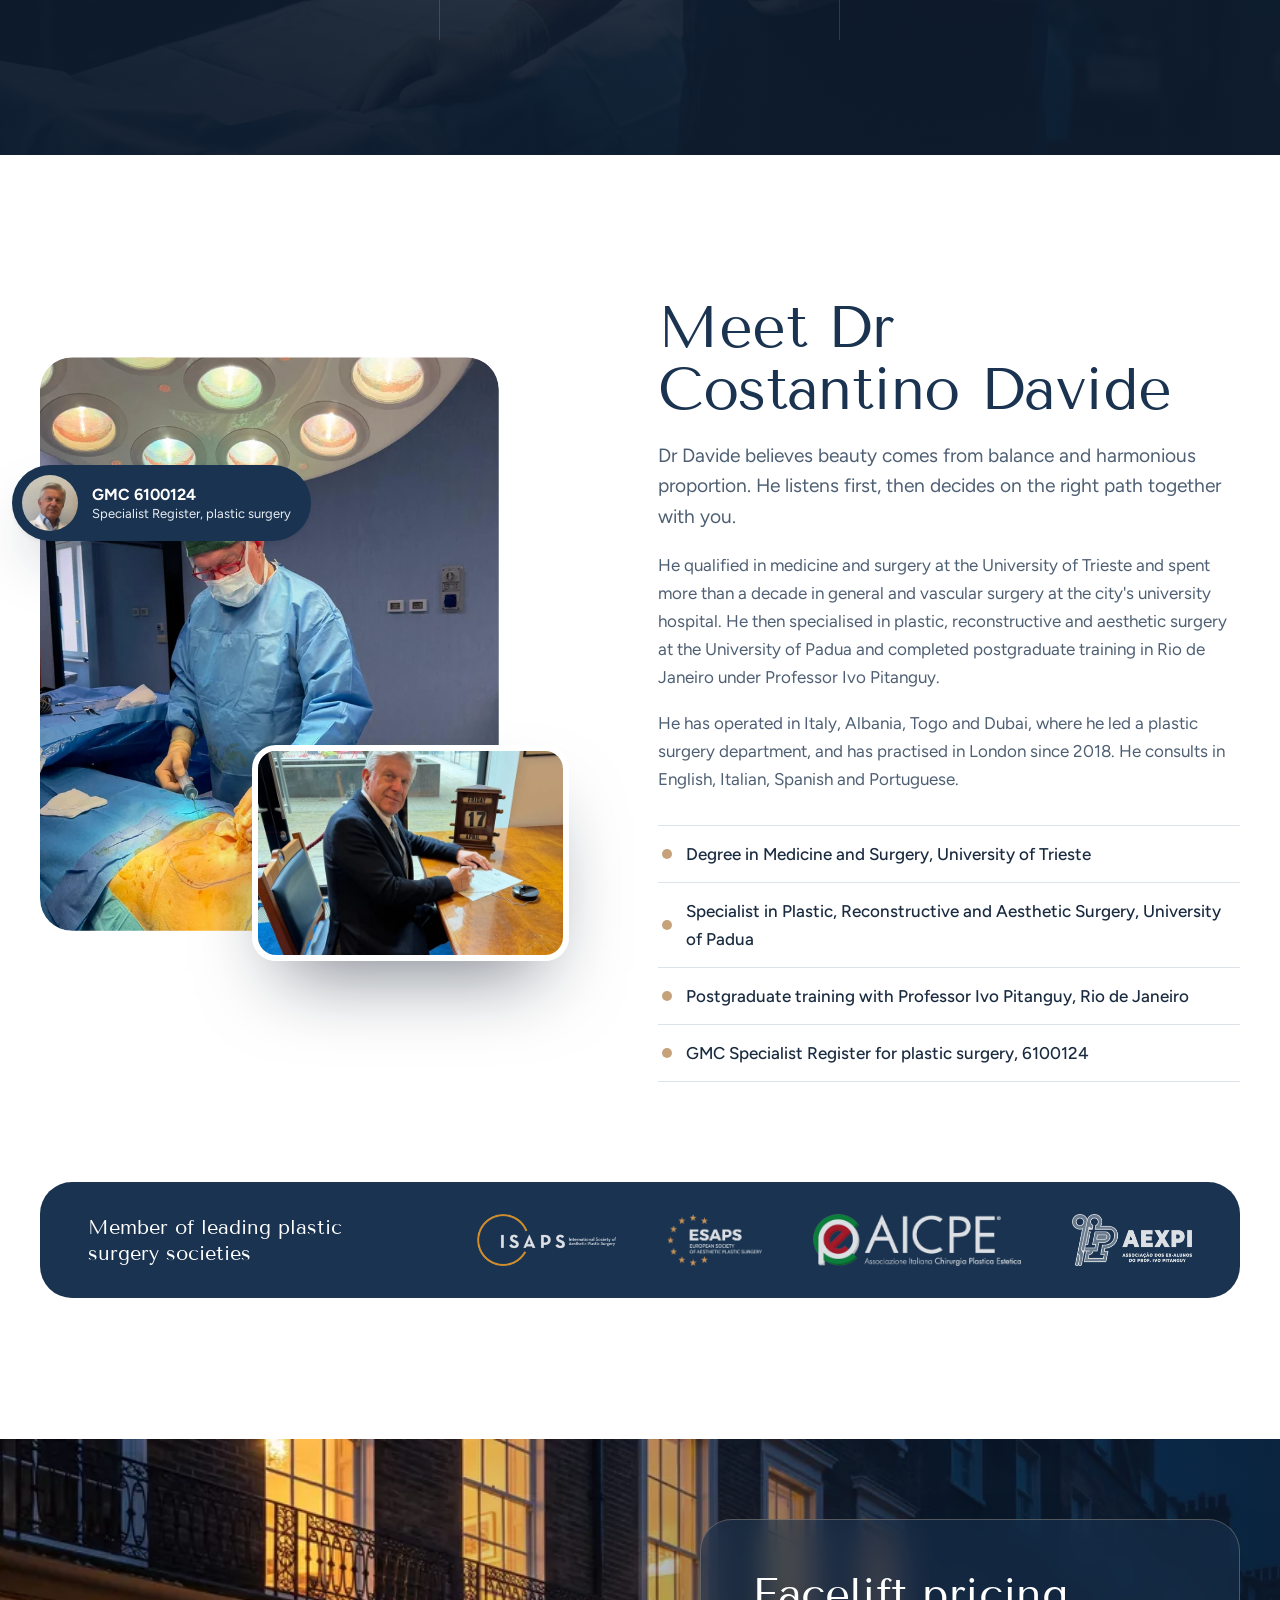
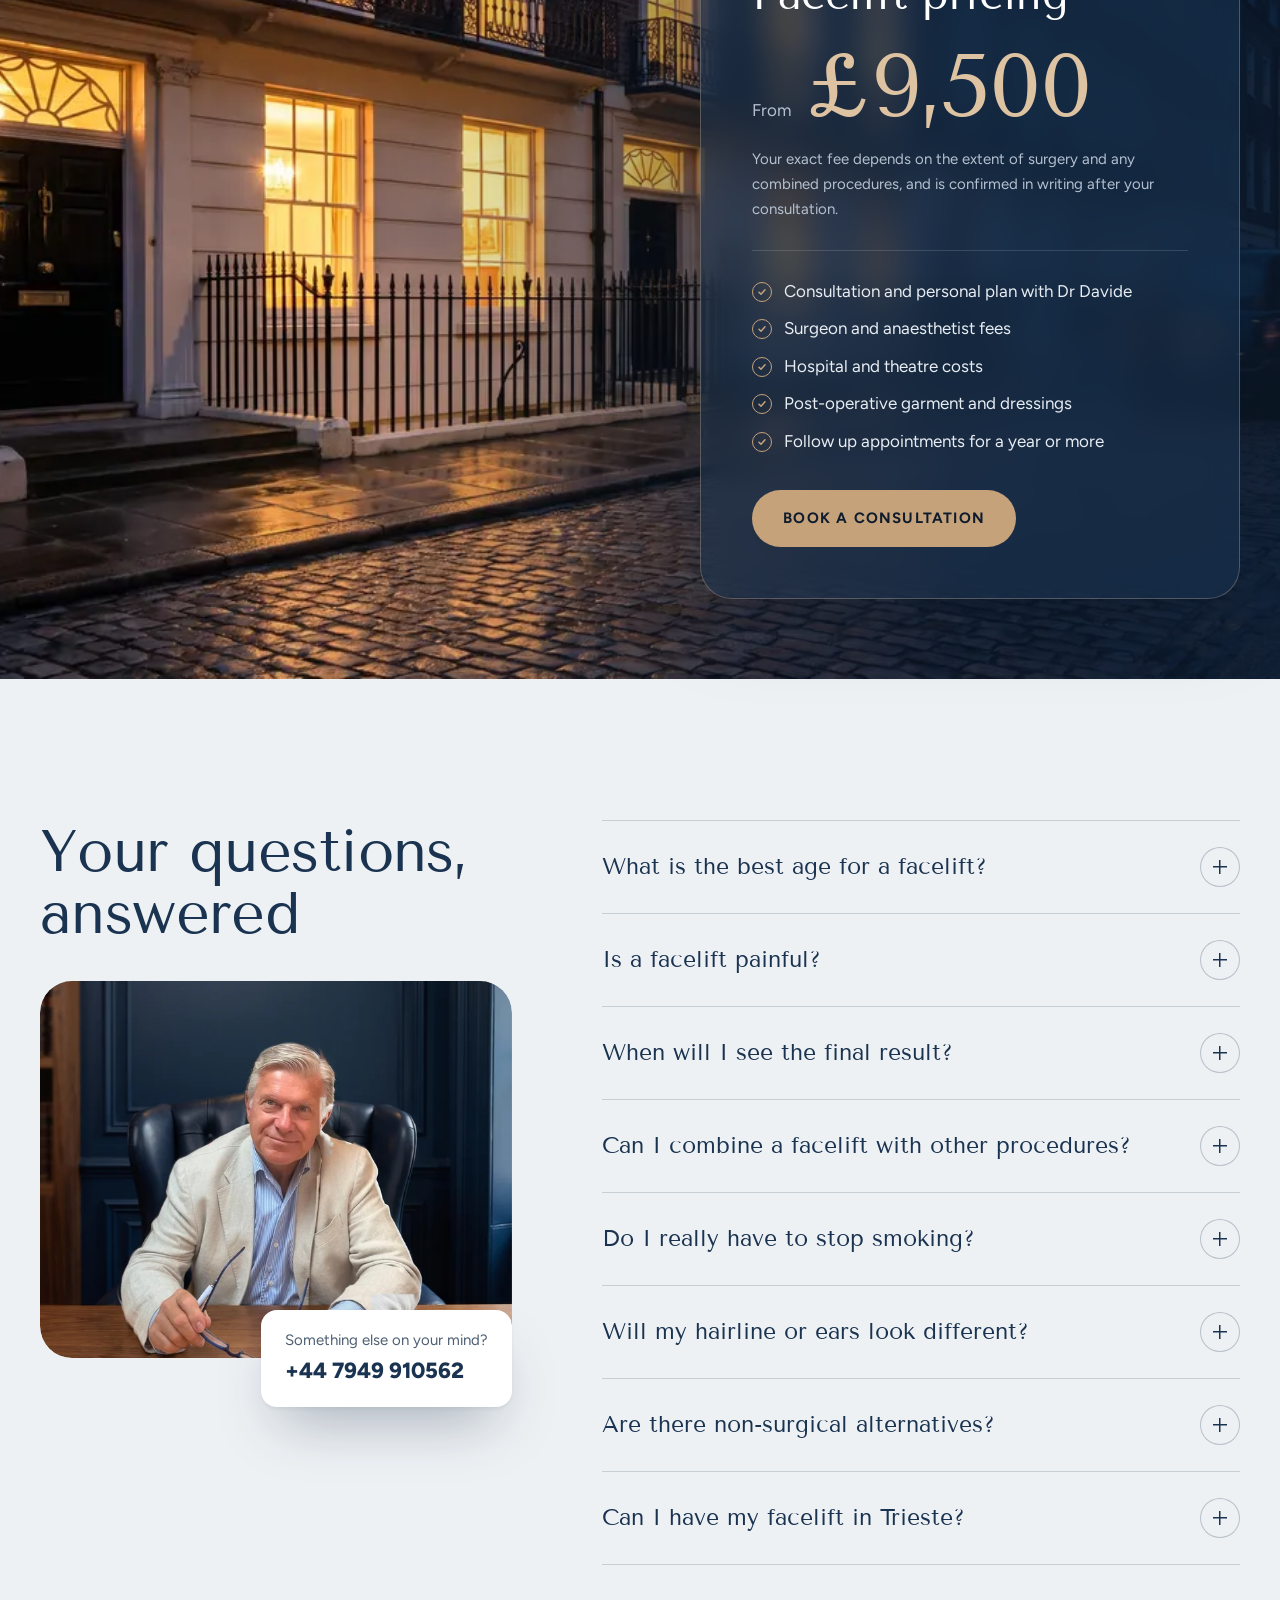
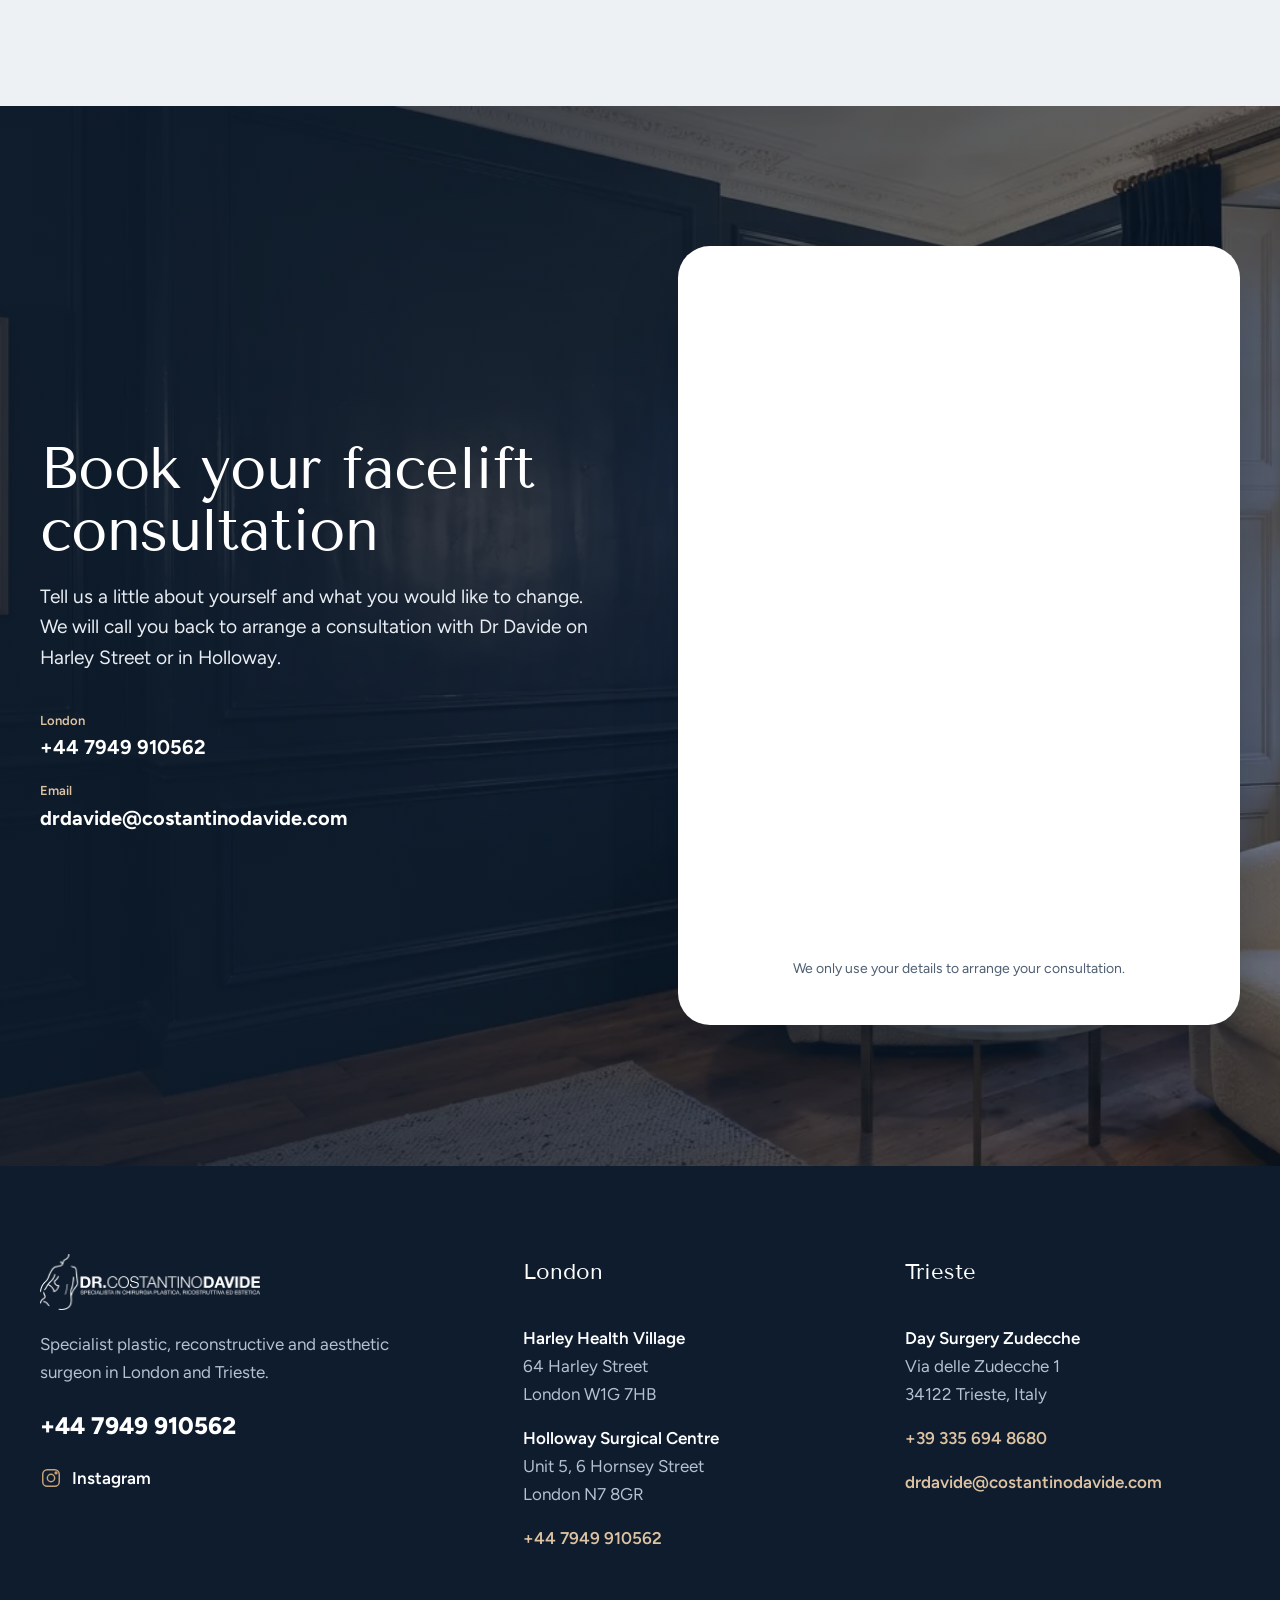
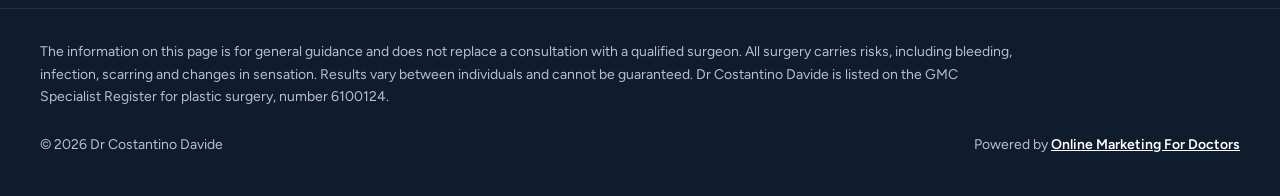
==== commit 09650744: "Add Google and RealSelf reviews carousel below the facelift hero Continuous marquee of equal-height " ====
--- a/facelift/index.html
+++ b/facelift/index.html
@@ -123,6 +123,171 @@
           </div>
         </aside>
       </div>
+    </section>
+
+    <!-- ============ REVIEWS ============ -->
+    <section class="reviews" aria-labelledby="reviews-title">
+      <div class="container reviews-head">
+        <h2 id="reviews-title" class="display-md">What patients say about Dr Davide</h2>
+        <div class="review-badges">
+          <div class="review-badge">
+            <svg class="badge-logo badge-logo--google" viewBox="0 0 48 48" role="img" aria-label="Google"><path fill="#EA4335" d="M24 9.5c3.54 0 6.71 1.22 9.21 3.6l6.85-6.85C35.9 2.38 30.47 0 24 0 14.62 0 6.51 5.38 2.56 13.22l7.98 6.19C12.43 13.72 17.74 9.5 24 9.5z"/><path fill="#4285F4" d="M46.98 24.55c0-1.57-.15-3.09-.38-4.55H24v9.02h12.94c-.58 2.96-2.26 5.48-4.78 7.18l7.73 6c4.51-4.18 7.09-10.36 7.09-17.65z"/><path fill="#FBBC05" d="M10.53 28.59c-.48-1.45-.76-2.99-.76-4.59s.27-3.14.76-4.59l-7.98-6.19C.92 16.46 0 20.12 0 24c0 3.88.92 7.54 2.56 10.78l7.97-6.19z"/><path fill="#34A853" d="M24 48c6.48 0 11.93-2.13 15.89-5.81l-7.73-6c-2.15 1.45-4.92 2.3-8.16 2.3-6.26 0-11.57-4.22-13.47-9.91l-7.98 6.19C6.51 42.62 14.62 48 24 48z"/></svg>
+            <div><span class="badge-score">5.0</span><span class="review-stars" role="img" aria-label="5 out of 5 stars">★★★★★</span><span class="badge-label">Google rating</span></div>
+          </div>
+          <div class="review-badge">
+            <img class="badge-logo badge-logo--realself" src="/assets/img/reviews/realself.webp" alt="RealSelf" width="627" height="141" loading="lazy">
+            <div><span class="badge-score">5.0</span><span class="review-stars" role="img" aria-label="5 out of 5 stars">★★★★★</span><span class="badge-label">RealSelf rating</span></div>
+          </div>
+        </div>
+      </div>
+      <div class="reviews-marquee" data-reviews>
+        <ul class="reviews-track">
+          <li class="review-card review-card--google">
+            <div class="review-top">
+              <span class="review-avatar" aria-hidden="true">K</span>
+              <div class="review-who"><strong>Karen D</strong><span>Google review</span></div>
+              <svg class="review-logo review-logo--google" viewBox="0 0 48 48" role="img" aria-label="Google"><path fill="#EA4335" d="M24 9.5c3.54 0 6.71 1.22 9.21 3.6l6.85-6.85C35.9 2.38 30.47 0 24 0 14.62 0 6.51 5.38 2.56 13.22l7.98 6.19C12.43 13.72 17.74 9.5 24 9.5z"/><path fill="#4285F4" d="M46.98 24.55c0-1.57-.15-3.09-.38-4.55H24v9.02h12.94c-.58 2.96-2.26 5.48-4.78 7.18l7.73 6c4.51-4.18 7.09-10.36 7.09-17.65z"/><path fill="#FBBC05" d="M10.53 28.59c-.48-1.45-.76-2.99-.76-4.59s.27-3.14.76-4.59l-7.98-6.19C.92 16.46 0 20.12 0 24c0 3.88.92 7.54 2.56 10.78l7.97-6.19z"/><path fill="#34A853" d="M24 48c6.48 0 11.93-2.13 15.89-5.81l-7.73-6c-2.15 1.45-4.92 2.3-8.16 2.3-6.26 0-11.57-4.22-13.47-9.91l-7.98 6.19C6.51 42.62 14.62 48 24 48z"/></svg>
+            </div>
+            <span class="review-stars" role="img" aria-label="5 out of 5 stars">★★★★★</span>
+            <div class="review-text" data-review-text><p>I recently attended Holloway Surgical Centre for a breast uplift and implant procedure, and I couldn&#x27;t have asked for a more positive experience.</p><p>From the very beginning, the communication from the clinic was excellent. I received all the information I needed beforehand, and the anaesthetist called me personally to discuss my medical history and explain everything about the procedure. This really helped me feel confident, reassured, and comfortable before the day of surgery.</p><p>On arrival, I was greeted by the lovely Syida, who immediately made me feel welcome. I was then looked after by a wonderful nursing team who were kind, professional, and attentive throughout my stay.</p><p>My procedure was carried out under the skilled hands of Dr Davide, and before I knew it, I was waking up in recovery. I was given a nutritious snack and received such attentive, compassionate care while I recovered.</p><p>Before leaving the clinic, I was provided with all my medications, clear post-operative instructions, an emergency contact number for any concerns, and my first follow-up appointment for the following week. I also received a phone call the next day to check on how I was doing, which I really appreciated.</p><p>Following my second follow-up appointment, I have now been discharged from the clinic and am looking forward to seeing my consultant again in a few months to review my final results once the swelling has settled.</p><p>I would highly recommend Holloway Surgical Centre to anyone considering cosmetic surgery. The level of care from every member of the team was exceptional. A special thank you to Leena, who was amazing throughout my aftercare, always checking in and making sure I was well looked after.</p><p>Thank you to everyone at Holloway Surgical Centre for making what could have been a daunting experience feel so comfortable, professional, and caring.</p></div>
+            <button type="button" class="review-more" data-review-more="0" hidden>Read more</button>
+          </li>
+          <li class="review-card review-card--realself">
+            <div class="review-top">
+              <span class="review-avatar" aria-hidden="true">R</span>
+              <div class="review-who"><strong>rachelk85</strong><span>Posted 25 August 2025</span></div>
+              <img class="review-logo review-logo--realself" src="/assets/img/reviews/realself.webp" alt="RealSelf" width="627" height="141" loading="lazy">
+            </div>
+            <span class="review-stars" role="img" aria-label="5 out of 5 stars">★★★★★</span>
+            <h3 class="review-title">I Had the Most Amazing Experience</h3><div class="review-text" data-review-text><p>Currently 2 weeks post op from upper and lower blepharoplasty and I can’t thank dr Davide enough. The surgery has completely changed the way my face looks. I no longer feel conscious about the loose skin and eye bags. I happy with what I see in the mirror now</p></div>
+            <button type="button" class="review-more" data-review-more="1" hidden>Read more</button>
+          </li>
+          <li class="review-card review-card--google">
+            <div class="review-top">
+              <span class="review-avatar" aria-hidden="true">O</span>
+              <div class="review-who"><strong>Off Road Toad</strong><span>Google review</span></div>
+              <svg class="review-logo review-logo--google" viewBox="0 0 48 48" role="img" aria-label="Google"><path fill="#EA4335" d="M24 9.5c3.54 0 6.71 1.22 9.21 3.6l6.85-6.85C35.9 2.38 30.47 0 24 0 14.62 0 6.51 5.38 2.56 13.22l7.98 6.19C12.43 13.72 17.74 9.5 24 9.5z"/><path fill="#4285F4" d="M46.98 24.55c0-1.57-.15-3.09-.38-4.55H24v9.02h12.94c-.58 2.96-2.26 5.48-4.78 7.18l7.73 6c4.51-4.18 7.09-10.36 7.09-17.65z"/><path fill="#FBBC05" d="M10.53 28.59c-.48-1.45-.76-2.99-.76-4.59s.27-3.14.76-4.59l-7.98-6.19C.92 16.46 0 20.12 0 24c0 3.88.92 7.54 2.56 10.78l7.97-6.19z"/><path fill="#34A853" d="M24 48c6.48 0 11.93-2.13 15.89-5.81l-7.73-6c-2.15 1.45-4.92 2.3-8.16 2.3-6.26 0-11.57-4.22-13.47-9.91l-7.98 6.19C6.51 42.62 14.62 48 24 48z"/></svg>
+            </div>
+            <span class="review-stars" role="img" aria-label="5 out of 5 stars">★★★★★</span>
+            <div class="review-text" data-review-text><p>Yesterday I has a breast augmention and fdl tummy tuck with Dr Davide and I could not be happier, it’s too early to review my surgery results even tho so far I’m loving them… but they get a 5 star review for the nurses care alone! I could not have felt in better hands…Sally &amp; Nishe in particular are Angels! 👼</p></div>
+            <button type="button" class="review-more" data-review-more="2" hidden>Read more</button>
+          </li>
+          <li class="review-card review-card--realself">
+            <div class="review-top">
+              <span class="review-avatar" aria-hidden="true">C</span>
+              <div class="review-who"><strong>ceeselly</strong><span>Posted 16 May 2024</span></div>
+              <img class="review-logo review-logo--realself" src="/assets/img/reviews/realself.webp" alt="RealSelf" width="627" height="141" loading="lazy">
+            </div>
+            <span class="review-stars" role="img" aria-label="5 out of 5 stars">★★★★★</span>
+            <h3 class="review-title">Beautiful boobs - I am so happy with my results</h3><div class="review-text" data-review-text><p>5 star. I had a breast lift with liposuction to my love handles. I am so happy, it took me many years to find the right surgeon for me. Dr Davide is exceptional I am so happy with my results. He was so caring and listened to my concerns and came up with the best solution. I have a lift around the areola and implants. I have a beautiful result and has restored my confidence.</p></div>
+            <button type="button" class="review-more" data-review-more="3" hidden>Read more</button>
+          </li>
+          <li class="review-card review-card--google">
+            <div class="review-top">
+              <span class="review-avatar" aria-hidden="true">E</span>
+              <div class="review-who"><strong>Emma Thompson</strong><span>Google review</span></div>
+              <svg class="review-logo review-logo--google" viewBox="0 0 48 48" role="img" aria-label="Google"><path fill="#EA4335" d="M24 9.5c3.54 0 6.71 1.22 9.21 3.6l6.85-6.85C35.9 2.38 30.47 0 24 0 14.62 0 6.51 5.38 2.56 13.22l7.98 6.19C12.43 13.72 17.74 9.5 24 9.5z"/><path fill="#4285F4" d="M46.98 24.55c0-1.57-.15-3.09-.38-4.55H24v9.02h12.94c-.58 2.96-2.26 5.48-4.78 7.18l7.73 6c4.51-4.18 7.09-10.36 7.09-17.65z"/><path fill="#FBBC05" d="M10.53 28.59c-.48-1.45-.76-2.99-.76-4.59s.27-3.14.76-4.59l-7.98-6.19C.92 16.46 0 20.12 0 24c0 3.88.92 7.54 2.56 10.78l7.97-6.19z"/><path fill="#34A853" d="M24 48c6.48 0 11.93-2.13 15.89-5.81l-7.73-6c-2.15 1.45-4.92 2.3-8.16 2.3-6.26 0-11.57-4.22-13.47-9.91l-7.98 6.19C6.51 42.62 14.62 48 24 48z"/></svg>
+            </div>
+            <span class="review-stars" role="img" aria-label="5 out of 5 stars">★★★★★</span>
+            <div class="review-text" data-review-text><p>Absolutely outstanding care the ladies was amazing! Dr Davide goes above and beyond!</p><p>From such an awful experience from another clinic them coming here! They’ve made me so welcome and calm! Highly recommend!!!!!!!</p></div>
+            <button type="button" class="review-more" data-review-more="4" hidden>Read more</button>
+          </li>
+          <li class="review-card review-card--realself">
+            <div class="review-top">
+              <span class="review-avatar" aria-hidden="true">C</span>
+              <div class="review-who"><strong>claire2709</strong><span>Posted 4 November 2020</span></div>
+              <img class="review-logo review-logo--realself" src="/assets/img/reviews/realself.webp" alt="RealSelf" width="627" height="141" loading="lazy">
+            </div>
+            <span class="review-stars" role="img" aria-label="5 out of 5 stars">★★★★★</span>
+            <h3 class="review-title">My Boob Job Journey</h3><div class="review-text" data-review-text><p>Life begins at 40! 4 daughters, 2 had bigger boobs than me, I was a 36B. 4 days post op, I had 410cc round motiva implants over the muscle &amp; I&#x27;ve never been happier about myself! Minimal pain &amp; recovering really well!</p></div>
+            <button type="button" class="review-more" data-review-more="5" hidden>Read more</button>
+          </li>
+          <li class="review-card review-card--realself">
+            <div class="review-top">
+              <span class="review-avatar" aria-hidden="true">G</span>
+              <div class="review-who"><strong>GblondeB</strong><span>Posted 8 December 2019</span></div>
+              <img class="review-logo review-logo--realself" src="/assets/img/reviews/realself.webp" alt="RealSelf" width="627" height="141" loading="lazy">
+            </div>
+            <span class="review-stars" role="img" aria-label="5 out of 5 stars">★★★★★</span>
+            <h3 class="review-title">Third and hopefully final breast augmentation!</h3><div class="review-text" data-review-text><p>I had my third Revision surgery on the 03/11/2019. Just want to thank MR COSTANTINO DAVIDE and the after care team at Enhance medical in London for fixing my breasts! So happy with my new 400cc high profile implants and revised scaring and nipples are actually in the same position. It&#x27;s been a hard three years but I&#x27;ve finally got normal looking breasts! I can&#x27;t thank them enough for re gaining my confidence back!</p></div>
+            <button type="button" class="review-more" data-review-more="6" hidden>Read more</button>
+          </li>
+          <li class="review-card review-card--google" aria-hidden="true">
+            <div class="review-top">
+              <span class="review-avatar" aria-hidden="true">K</span>
+              <div class="review-who"><strong>Karen D</strong><span>Google review</span></div>
+              <svg class="review-logo review-logo--google" viewBox="0 0 48 48" role="img" aria-label="Google"><path fill="#EA4335" d="M24 9.5c3.54 0 6.71 1.22 9.21 3.6l6.85-6.85C35.9 2.38 30.47 0 24 0 14.62 0 6.51 5.38 2.56 13.22l7.98 6.19C12.43 13.72 17.74 9.5 24 9.5z"/><path fill="#4285F4" d="M46.98 24.55c0-1.57-.15-3.09-.38-4.55H24v9.02h12.94c-.58 2.96-2.26 5.48-4.78 7.18l7.73 6c4.51-4.18 7.09-10.36 7.09-17.65z"/><path fill="#FBBC05" d="M10.53 28.59c-.48-1.45-.76-2.99-.76-4.59s.27-3.14.76-4.59l-7.98-6.19C.92 16.46 0 20.12 0 24c0 3.88.92 7.54 2.56 10.78l7.97-6.19z"/><path fill="#34A853" d="M24 48c6.48 0 11.93-2.13 15.89-5.81l-7.73-6c-2.15 1.45-4.92 2.3-8.16 2.3-6.26 0-11.57-4.22-13.47-9.91l-7.98 6.19C6.51 42.62 14.62 48 24 48z"/></svg>
+            </div>
+            <span class="review-stars" role="img" aria-label="5 out of 5 stars">★★★★★</span>
+            <div class="review-text" data-review-text><p>I recently attended Holloway Surgical Centre for a breast uplift and implant procedure, and I couldn&#x27;t have asked for a more positive experience.</p><p>From the very beginning, the communication from the clinic was excellent. I received all the information I needed beforehand, and the anaesthetist called me personally to discuss my medical history and explain everything about the procedure. This really helped me feel confident, reassured, and comfortable before the day of surgery.</p><p>On arrival, I was greeted by the lovely Syida, who immediately made me feel welcome. I was then looked after by a wonderful nursing team who were kind, professional, and attentive throughout my stay.</p><p>My procedure was carried out under the skilled hands of Dr Davide, and before I knew it, I was waking up in recovery. I was given a nutritious snack and received such attentive, compassionate care while I recovered.</p><p>Before leaving the clinic, I was provided with all my medications, clear post-operative instructions, an emergency contact number for any concerns, and my first follow-up appointment for the following week. I also received a phone call the next day to check on how I was doing, which I really appreciated.</p><p>Following my second follow-up appointment, I have now been discharged from the clinic and am looking forward to seeing my consultant again in a few months to review my final results once the swelling has settled.</p><p>I would highly recommend Holloway Surgical Centre to anyone considering cosmetic surgery. The level of care from every member of the team was exceptional. A special thank you to Leena, who was amazing throughout my aftercare, always checking in and making sure I was well looked after.</p><p>Thank you to everyone at Holloway Surgical Centre for making what could have been a daunting experience feel so comfortable, professional, and caring.</p></div>
+            <button type="button" class="review-more" data-review-more="0" tabindex="-1" hidden>Read more</button>
+          </li>
+          <li class="review-card review-card--realself" aria-hidden="true">
+            <div class="review-top">
+              <span class="review-avatar" aria-hidden="true">R</span>
+              <div class="review-who"><strong>rachelk85</strong><span>Posted 25 August 2025</span></div>
+              <img class="review-logo review-logo--realself" src="/assets/img/reviews/realself.webp" alt="RealSelf" width="627" height="141" loading="lazy">
+            </div>
+            <span class="review-stars" role="img" aria-label="5 out of 5 stars">★★★★★</span>
+            <h3 class="review-title">I Had the Most Amazing Experience</h3><div class="review-text" data-review-text><p>Currently 2 weeks post op from upper and lower blepharoplasty and I can’t thank dr Davide enough. The surgery has completely changed the way my face looks. I no longer feel conscious about the loose skin and eye bags. I happy with what I see in the mirror now</p></div>
+            <button type="button" class="review-more" data-review-more="1" tabindex="-1" hidden>Read more</button>
+          </li>
+          <li class="review-card review-card--google" aria-hidden="true">
+            <div class="review-top">
+              <span class="review-avatar" aria-hidden="true">O</span>
+              <div class="review-who"><strong>Off Road Toad</strong><span>Google review</span></div>
+              <svg class="review-logo review-logo--google" viewBox="0 0 48 48" role="img" aria-label="Google"><path fill="#EA4335" d="M24 9.5c3.54 0 6.71 1.22 9.21 3.6l6.85-6.85C35.9 2.38 30.47 0 24 0 14.62 0 6.51 5.38 2.56 13.22l7.98 6.19C12.43 13.72 17.74 9.5 24 9.5z"/><path fill="#4285F4" d="M46.98 24.55c0-1.57-.15-3.09-.38-4.55H24v9.02h12.94c-.58 2.96-2.26 5.48-4.78 7.18l7.73 6c4.51-4.18 7.09-10.36 7.09-17.65z"/><path fill="#FBBC05" d="M10.53 28.59c-.48-1.45-.76-2.99-.76-4.59s.27-3.14.76-4.59l-7.98-6.19C.92 16.46 0 20.12 0 24c0 3.88.92 7.54 2.56 10.78l7.97-6.19z"/><path fill="#34A853" d="M24 48c6.48 0 11.93-2.13 15.89-5.81l-7.73-6c-2.15 1.45-4.92 2.3-8.16 2.3-6.26 0-11.57-4.22-13.47-9.91l-7.98 6.19C6.51 42.62 14.62 48 24 48z"/></svg>
+            </div>
+            <span class="review-stars" role="img" aria-label="5 out of 5 stars">★★★★★</span>
+            <div class="review-text" data-review-text><p>Yesterday I has a breast augmention and fdl tummy tuck with Dr Davide and I could not be happier, it’s too early to review my surgery results even tho so far I’m loving them… but they get a 5 star review for the nurses care alone! I could not have felt in better hands…Sally &amp; Nishe in particular are Angels! 👼</p></div>
+            <button type="button" class="review-more" data-review-more="2" tabindex="-1" hidden>Read more</button>
+          </li>
+          <li class="review-card review-card--realself" aria-hidden="true">
+            <div class="review-top">
+              <span class="review-avatar" aria-hidden="true">C</span>
+              <div class="review-who"><strong>ceeselly</strong><span>Posted 16 May 2024</span></div>
+              <img class="review-logo review-logo--realself" src="/assets/img/reviews/realself.webp" alt="RealSelf" width="627" height="141" loading="lazy">
+            </div>
+            <span class="review-stars" role="img" aria-label="5 out of 5 stars">★★★★★</span>
+            <h3 class="review-title">Beautiful boobs - I am so happy with my results</h3><div class="review-text" data-review-text><p>5 star. I had a breast lift with liposuction to my love handles. I am so happy, it took me many years to find the right surgeon for me. Dr Davide is exceptional I am so happy with my results. He was so caring and listened to my concerns and came up with the best solution. I have a lift around the areola and implants. I have a beautiful result and has restored my confidence.</p></div>
+            <button type="button" class="review-more" data-review-more="3" tabindex="-1" hidden>Read more</button>
+          </li>
+          <li class="review-card review-card--google" aria-hidden="true">
+            <div class="review-top">
+              <span class="review-avatar" aria-hidden="true">E</span>
+              <div class="review-who"><strong>Emma Thompson</strong><span>Google review</span></div>
+              <svg class="review-logo review-logo--google" viewBox="0 0 48 48" role="img" aria-label="Google"><path fill="#EA4335" d="M24 9.5c3.54 0 6.71 1.22 9.21 3.6l6.85-6.85C35.9 2.38 30.47 0 24 0 14.62 0 6.51 5.38 2.56 13.22l7.98 6.19C12.43 13.72 17.74 9.5 24 9.5z"/><path fill="#4285F4" d="M46.98 24.55c0-1.57-.15-3.09-.38-4.55H24v9.02h12.94c-.58 2.96-2.26 5.48-4.78 7.18l7.73 6c4.51-4.18 7.09-10.36 7.09-17.65z"/><path fill="#FBBC05" d="M10.53 28.59c-.48-1.45-.76-2.99-.76-4.59s.27-3.14.76-4.59l-7.98-6.19C.92 16.46 0 20.12 0 24c0 3.88.92 7.54 2.56 10.78l7.97-6.19z"/><path fill="#34A853" d="M24 48c6.48 0 11.93-2.13 15.89-5.81l-7.73-6c-2.15 1.45-4.92 2.3-8.16 2.3-6.26 0-11.57-4.22-13.47-9.91l-7.98 6.19C6.51 42.62 14.62 48 24 48z"/></svg>
+            </div>
+            <span class="review-stars" role="img" aria-label="5 out of 5 stars">★★★★★</span>
+            <div class="review-text" data-review-text><p>Absolutely outstanding care the ladies was amazing! Dr Davide goes above and beyond!</p><p>From such an awful experience from another clinic them coming here! They’ve made me so welcome and calm! Highly recommend!!!!!!!</p></div>
+            <button type="button" class="review-more" data-review-more="4" tabindex="-1" hidden>Read more</button>
+          </li>
+          <li class="review-card review-card--realself" aria-hidden="true">
+            <div class="review-top">
+              <span class="review-avatar" aria-hidden="true">C</span>
+              <div class="review-who"><strong>claire2709</strong><span>Posted 4 November 2020</span></div>
+              <img class="review-logo review-logo--realself" src="/assets/img/reviews/realself.webp" alt="RealSelf" width="627" height="141" loading="lazy">
+            </div>
+            <span class="review-stars" role="img" aria-label="5 out of 5 stars">★★★★★</span>
+            <h3 class="review-title">My Boob Job Journey</h3><div class="review-text" data-review-text><p>Life begins at 40! 4 daughters, 2 had bigger boobs than me, I was a 36B. 4 days post op, I had 410cc round motiva implants over the muscle &amp; I&#x27;ve never been happier about myself! Minimal pain &amp; recovering really well!</p></div>
+            <button type="button" class="review-more" data-review-more="5" tabindex="-1" hidden>Read more</button>
+          </li>
+          <li class="review-card review-card--realself" aria-hidden="true">
+            <div class="review-top">
+              <span class="review-avatar" aria-hidden="true">G</span>
+              <div class="review-who"><strong>GblondeB</strong><span>Posted 8 December 2019</span></div>
+              <img class="review-logo review-logo--realself" src="/assets/img/reviews/realself.webp" alt="RealSelf" width="627" height="141" loading="lazy">
+            </div>
+            <span class="review-stars" role="img" aria-label="5 out of 5 stars">★★★★★</span>
+            <h3 class="review-title">Third and hopefully final breast augmentation!</h3><div class="review-text" data-review-text><p>I had my third Revision surgery on the 03/11/2019. Just want to thank MR COSTANTINO DAVIDE and the after care team at Enhance medical in London for fixing my breasts! So happy with my new 400cc high profile implants and revised scaring and nipples are actually in the same position. It&#x27;s been a hard three years but I&#x27;ve finally got normal looking breasts! I can&#x27;t thank them enough for re gaining my confidence back!</p></div>
+            <button type="button" class="review-more" data-review-more="6" tabindex="-1" hidden>Read more</button>
+          </li>
+        </ul>
+      </div>
+      <dialog class="review-dialog" data-review-dialog aria-labelledby="review-dialog-name">
+        <button type="button" class="review-dialog-close" data-review-close aria-label="Close review">×</button>
+        <div data-review-dialog-body></div>
+      </dialog>
     </section>
 
     <!-- ============ INTRO ============ -->
--- a/assets/css/styles.css
+++ b/assets/css/styles.css
@@ -420,6 +420,98 @@
 .compare.is-swapping img { opacity: 0; }
 
 /* =========================================================
+   REVIEWS
+   Continuous marquee of equal-height cards; pauses on hover or focus.
+   ========================================================= */
+.reviews { background: var(--porcelain); padding-block: clamp(64px, 8vw, 110px); overflow: hidden; }
+.reviews-head { display: flex; justify-content: space-between; align-items: flex-end; gap: 28px 48px; flex-wrap: wrap; margin-bottom: 44px; }
+.reviews-head .display-md { max-width: 14em; }
+.review-badges { display: flex; gap: 16px; flex-wrap: wrap; }
+.review-badge {
+  display: flex; align-items: center; gap: 14px;
+  padding: 14px 20px; border-radius: var(--radius-md);
+  background: var(--white); box-shadow: var(--shadow-soft);
+}
+.review-badge > div { display: grid; grid-template-columns: auto auto; align-items: center; column-gap: 8px; line-height: 1.2; }
+.badge-logo--google { width: 34px; height: 34px; }
+.badge-logo--realself { width: 96px; height: auto; }
+.badge-score { font-family: var(--font-display); font-size: 1.625rem; color: var(--navy); }
+.badge-label { grid-column: 1 / -1; font-size: .8125rem; color: var(--text-muted); margin-top: 2px; }
+.review-stars { color: #F5B301; letter-spacing: 2px; font-size: 1rem; line-height: 1; }
+
+.reviews-marquee {
+  --card-w: clamp(290px, 28vw, 360px);
+  -webkit-mask-image: linear-gradient(90deg, transparent, #000 6%, #000 94%, transparent);
+          mask-image: linear-gradient(90deg, transparent, #000 6%, #000 94%, transparent);
+}
+.reviews-track {
+  display: flex; gap: 24px; width: max-content;
+  padding-block: 8px 24px;
+  animation: reviews-scroll 70s linear infinite;
+}
+.reviews-marquee:hover .reviews-track,
+.reviews-marquee:focus-within .reviews-track,
+.reviews-marquee.is-paused .reviews-track { animation-play-state: paused; }
+@keyframes reviews-scroll { to { transform: translateX(calc(-50% - 12px)); } }
+
+.review-card {
+  flex: none; width: var(--card-w); height: 340px;
+  display: flex; flex-direction: column;
+  padding: 26px 26px 22px; border-radius: var(--radius-lg);
+  background: var(--white); box-shadow: var(--shadow-soft);
+}
+.review-top { display: flex; align-items: center; gap: 12px; margin-bottom: 16px; }
+.review-avatar {
+  flex: none; width: 42px; height: 42px; border-radius: 50%;
+  display: grid; place-items: center;
+  background: var(--navy); color: var(--brass-light); font-weight: 700;
+}
+.review-card--realself .review-avatar { background: #22213B; color: #F36C93; }
+.review-who { flex: 1; min-width: 0; display: grid; line-height: 1.3; }
+.review-who strong { font-size: 1rem; color: var(--navy); overflow: hidden; text-overflow: ellipsis; white-space: nowrap; }
+.review-who span { font-size: .8125rem; color: var(--text-muted); }
+.review-logo { flex: none; align-self: flex-start; }
+.review-logo--google { width: 26px; height: 26px; }
+.review-logo--realself { width: 78px; height: auto; margin-top: 4px; }
+.review-card .review-stars { margin-bottom: 12px; }
+.review-title { font-family: var(--font-display); font-weight: 400; font-size: 1.125rem; line-height: 1.3; color: var(--navy); margin-bottom: 8px; display: -webkit-box; -webkit-line-clamp: 2; -webkit-box-orient: vertical; overflow: hidden; }
+.review-text { flex: 1; min-height: 0; overflow: hidden; font-size: .9375rem; line-height: 1.6; color: var(--text); }
+.review-text p + p { margin-top: .6em; }
+.review-text.is-clamped { -webkit-mask-image: linear-gradient(180deg, #000 70%, transparent); mask-image: linear-gradient(180deg, #000 70%, transparent); }
+.review-more {
+  align-self: flex-start; margin-top: 12px; padding: 0; border: 0; background: none;
+  font-weight: 700; font-size: .875rem; color: var(--brass-dark);
+  text-decoration: underline; text-underline-offset: 3px;
+}
+.review-more:hover { color: var(--navy); }
+.review-more[hidden] { display: none; }
+
+.review-dialog {
+  width: min(640px, calc(100vw - 32px)); max-height: min(80vh, 760px);
+  padding: clamp(28px, 4vw, 44px); border: 0; border-radius: var(--radius-xl);
+  background: var(--white); color: var(--text); box-shadow: var(--shadow-deep);
+}
+.review-dialog::backdrop { background: rgba(14, 28, 46, .7); backdrop-filter: blur(4px); }
+.review-dialog[open] { animation: layer-in .4s var(--ease); }
+.review-dialog .review-top { padding-right: 40px; }
+.review-dialog .review-text { overflow: visible; font-size: 1rem; }
+.review-dialog-close {
+  position: absolute; top: 16px; right: 16px; width: 40px; height: 40px; border-radius: 50%;
+  border: 1px solid var(--mist); background: var(--porcelain); font-size: 1.5rem; line-height: 1; color: var(--navy);
+}
+
+@media (max-width: 559px) {
+  .reviews-marquee { --card-w: 82vw; }
+  .review-card { height: 360px; }
+  .review-badges { width: 100%; }
+  .review-badge { flex: 1 1 100%; }
+}
+@media (prefers-reduced-motion: reduce) {
+  .reviews-track { animation: none; }
+  .reviews-marquee { overflow-x: auto; -webkit-mask-image: none; mask-image: none; }
+}
+
+/* =========================================================
    INTRO
    ========================================================= */
 .intro { padding-block: var(--section-y); background: var(--white); overflow: hidden; }
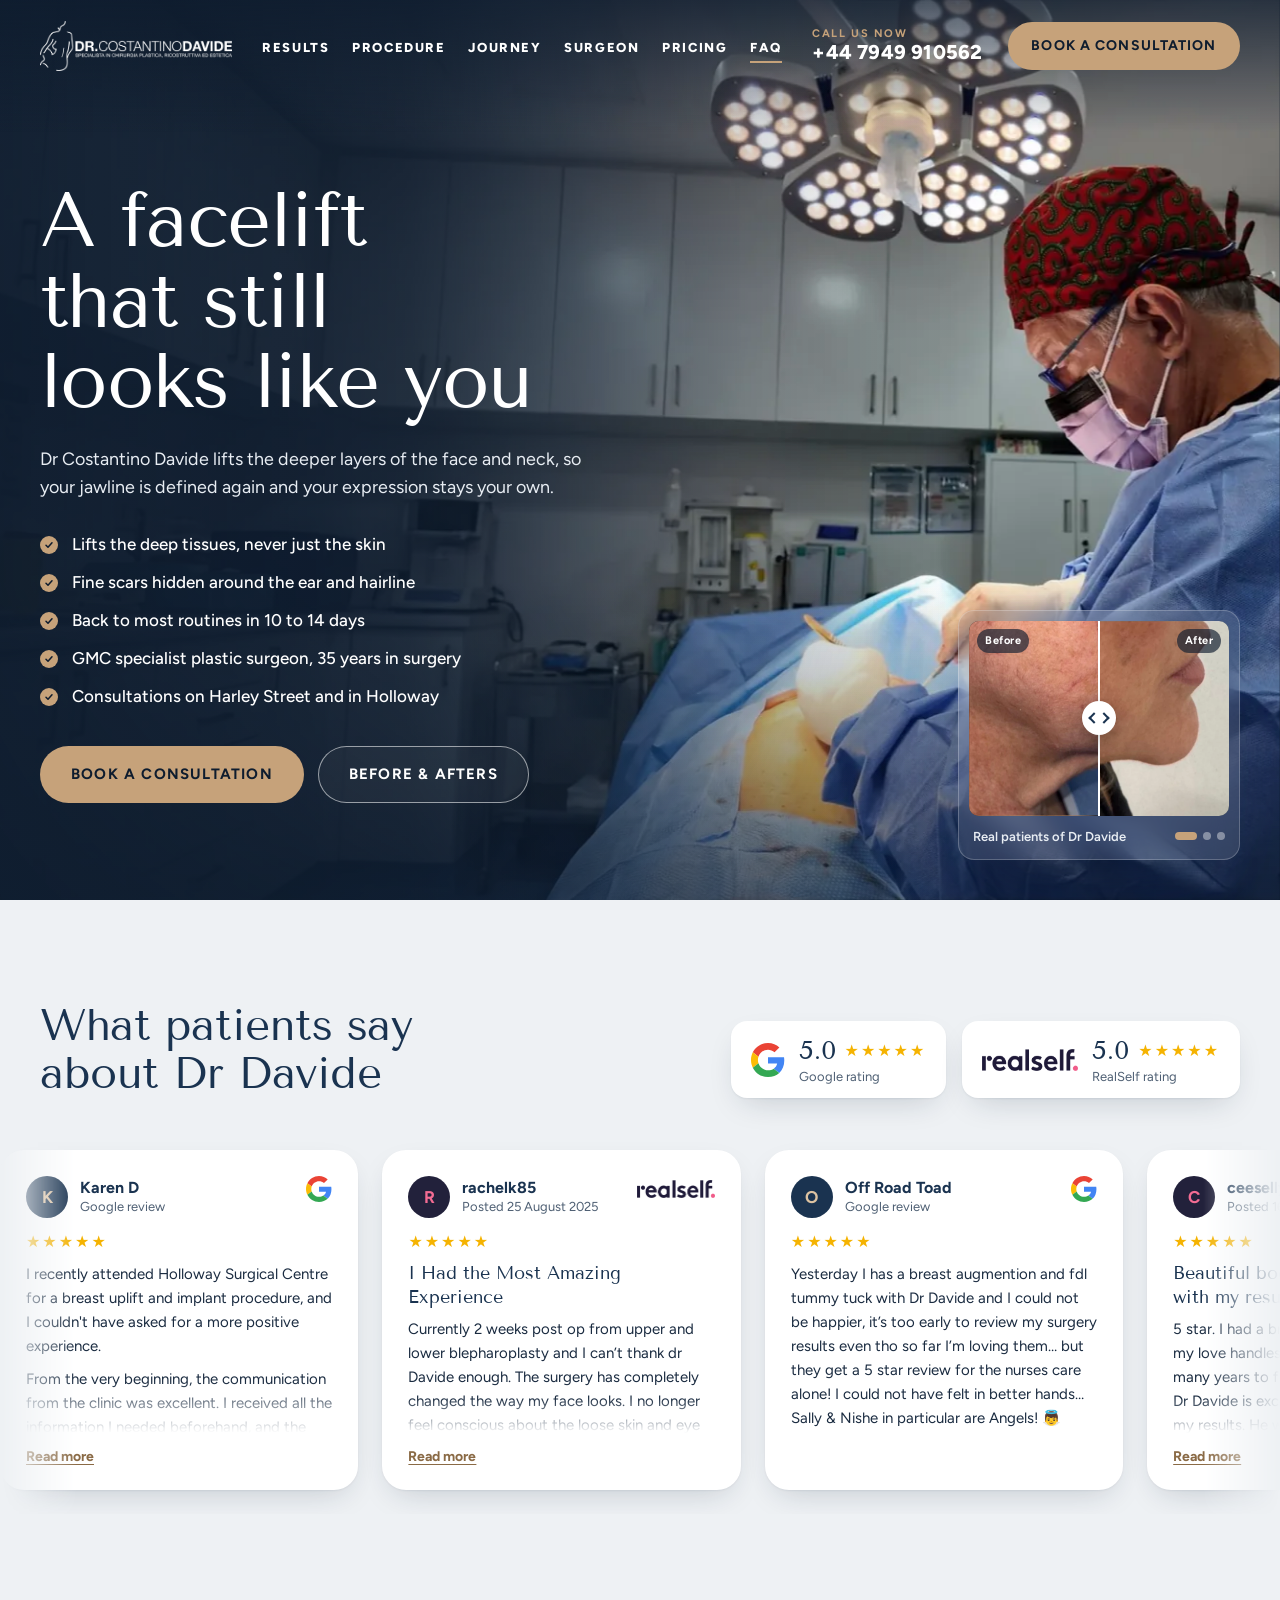
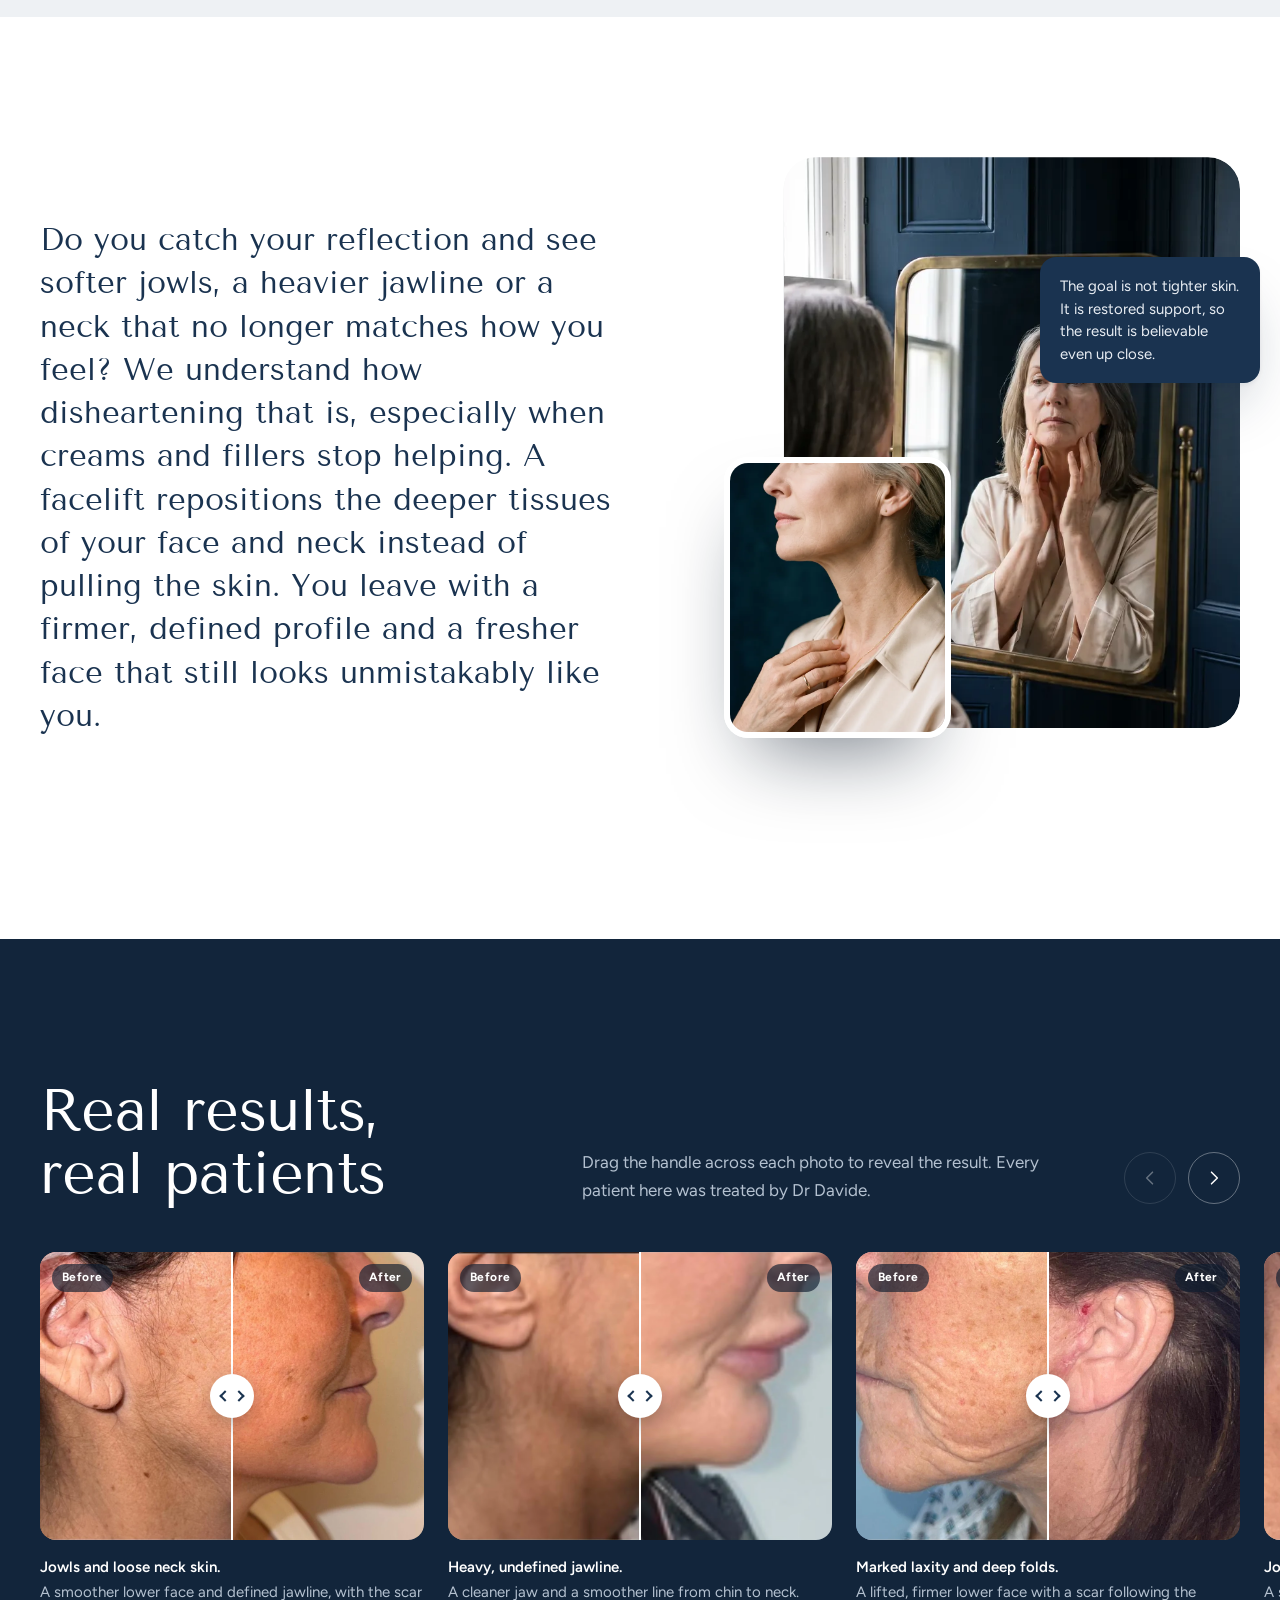
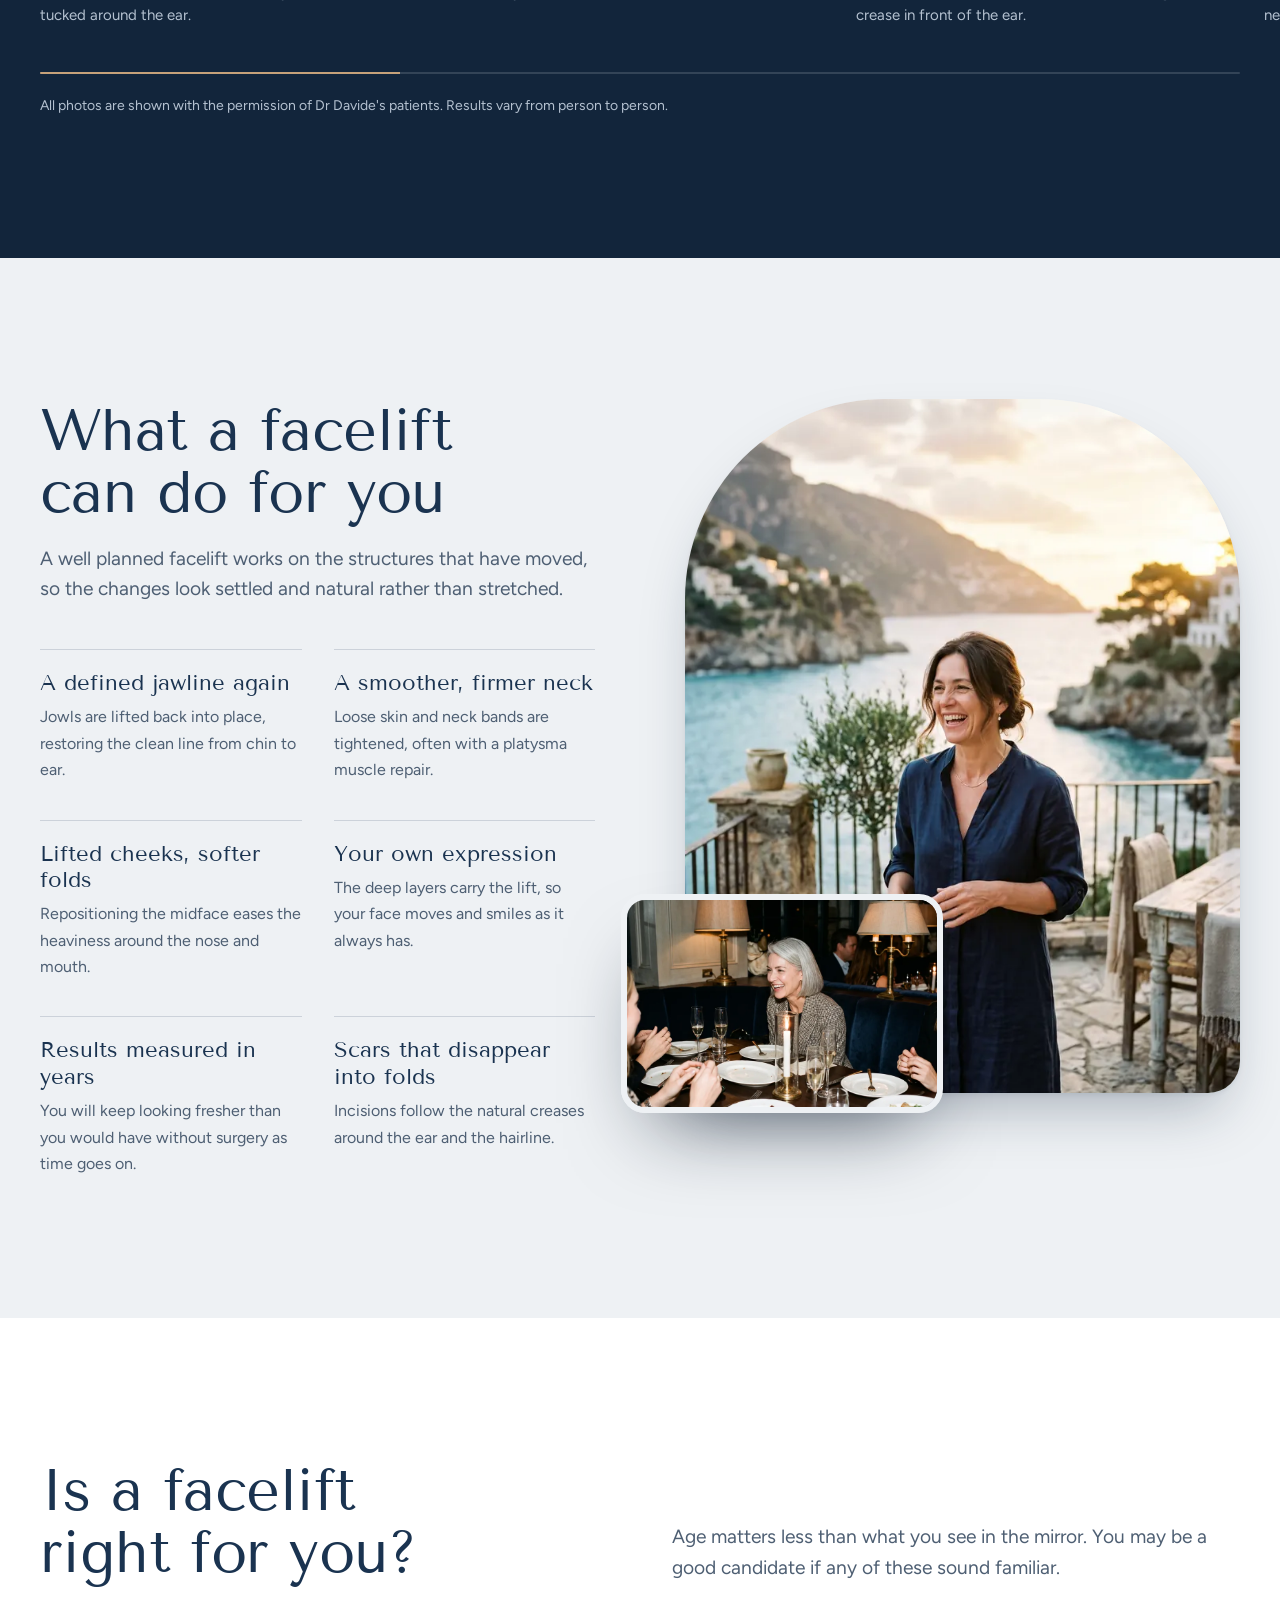
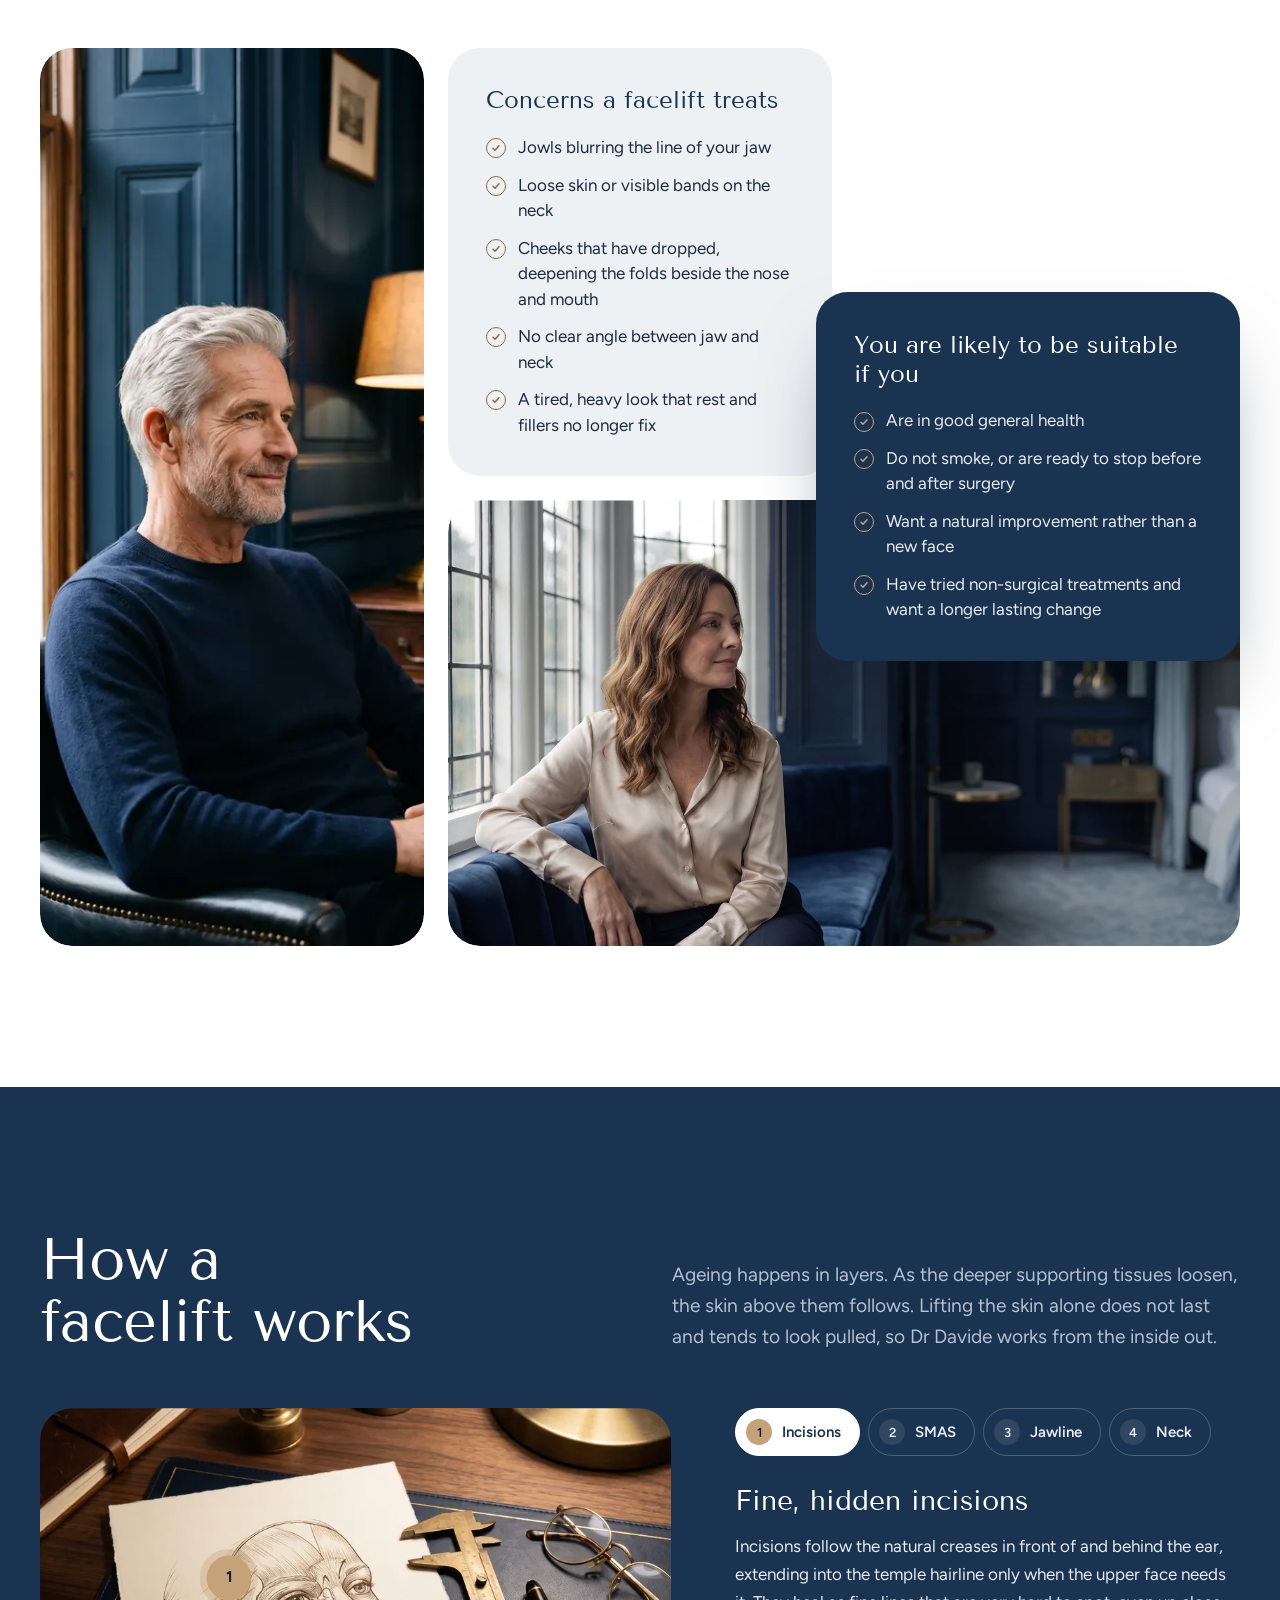
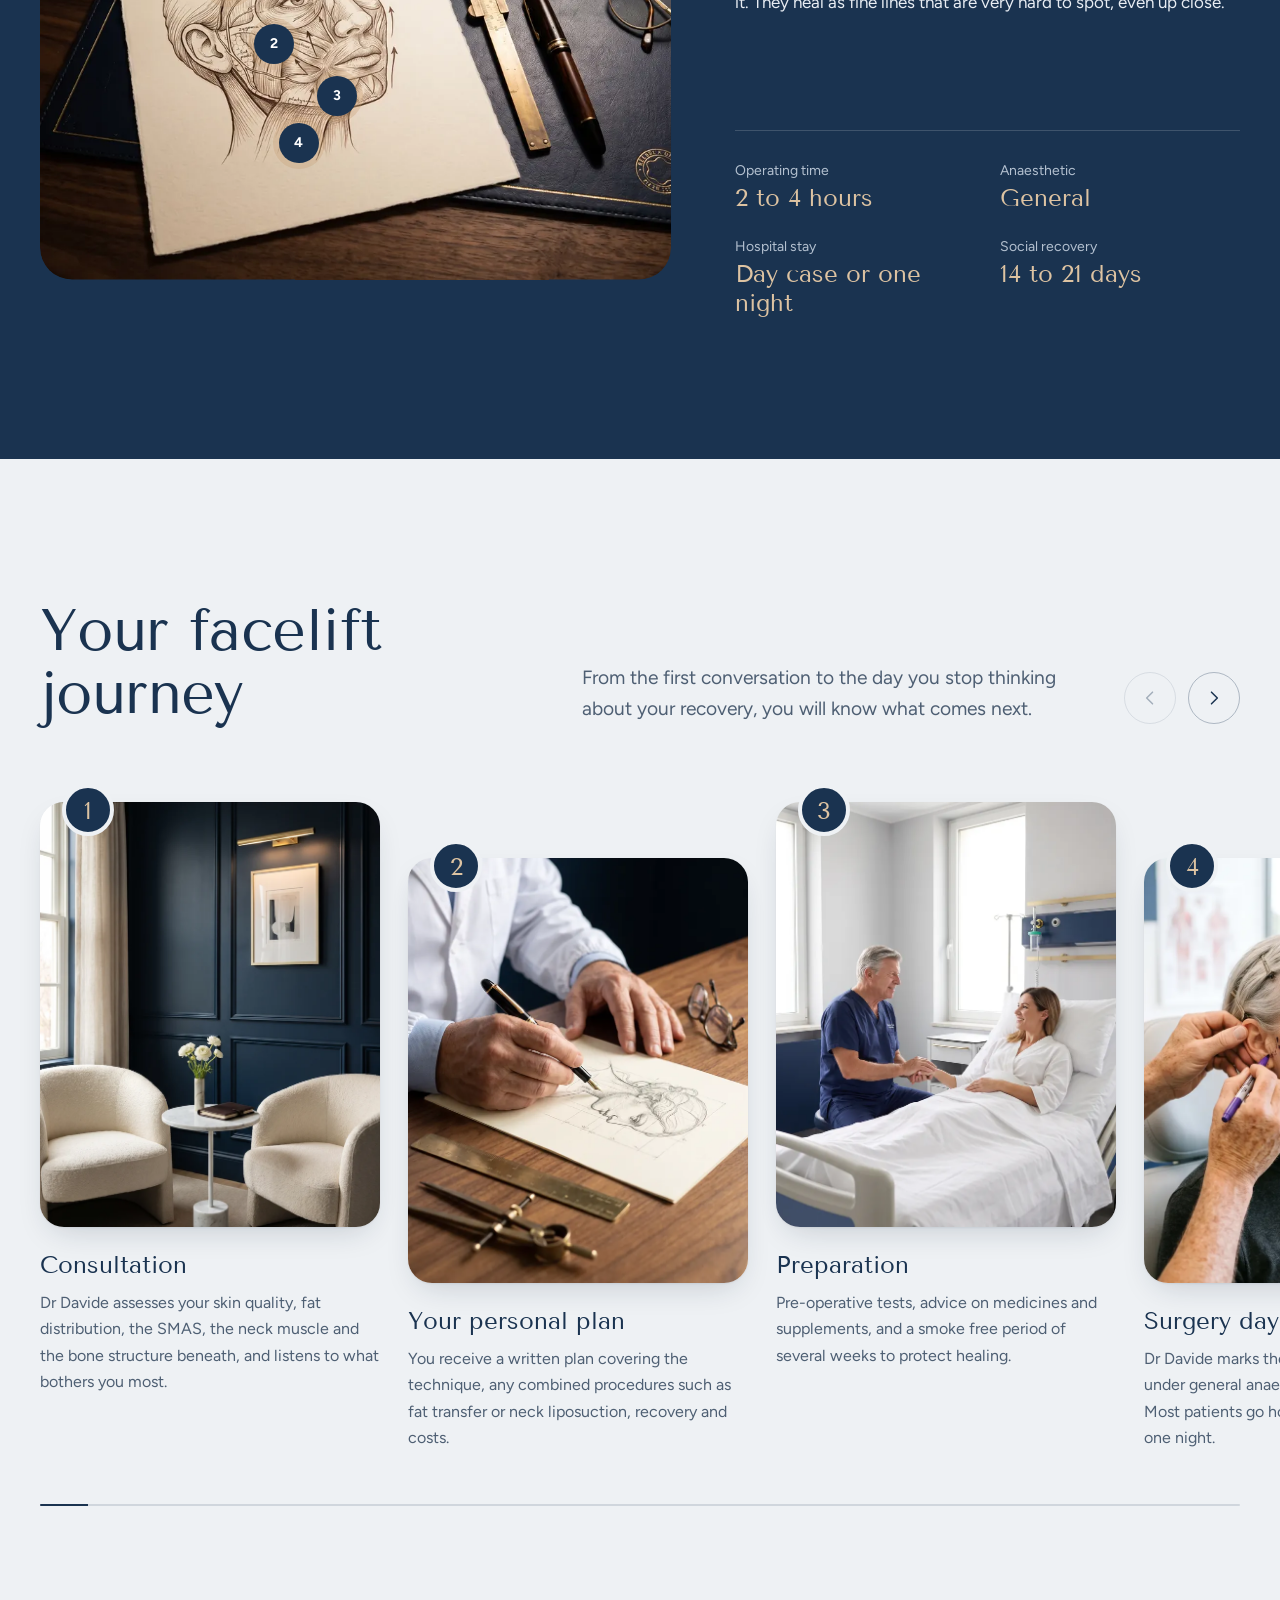
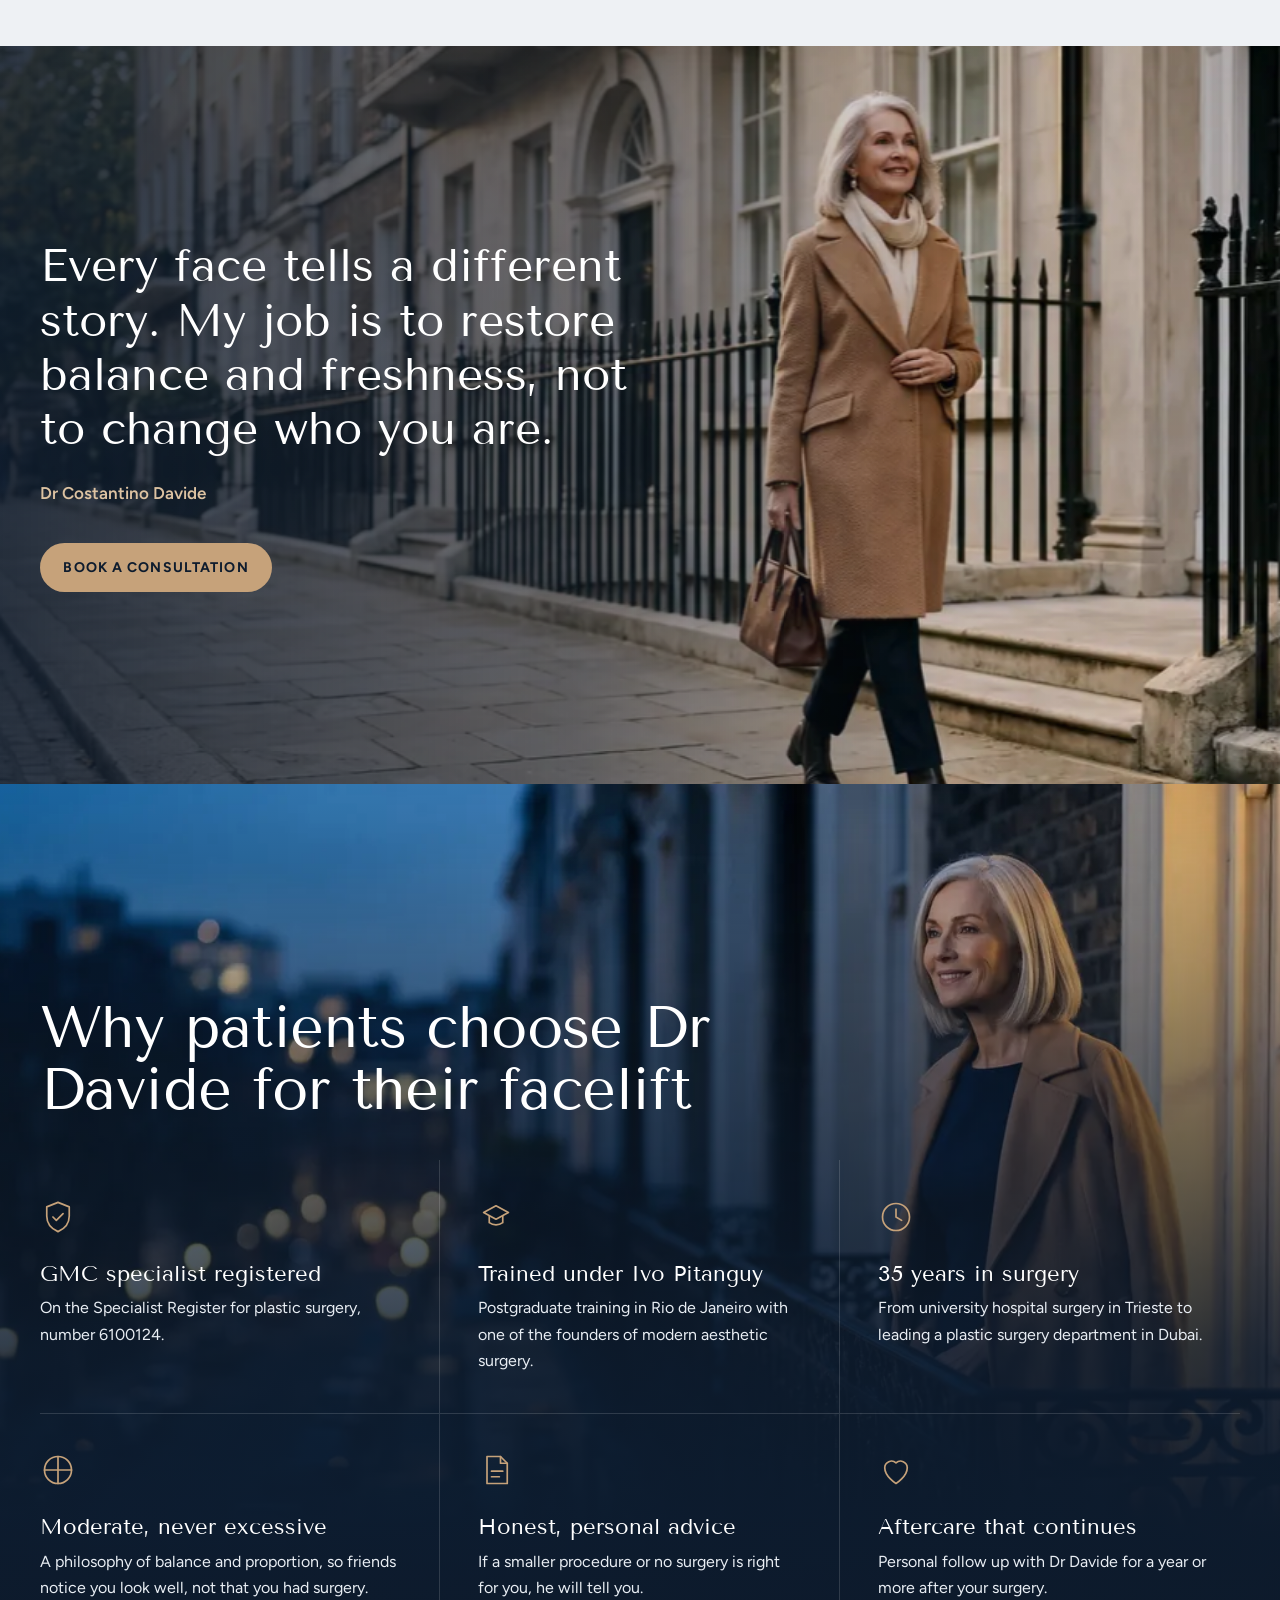
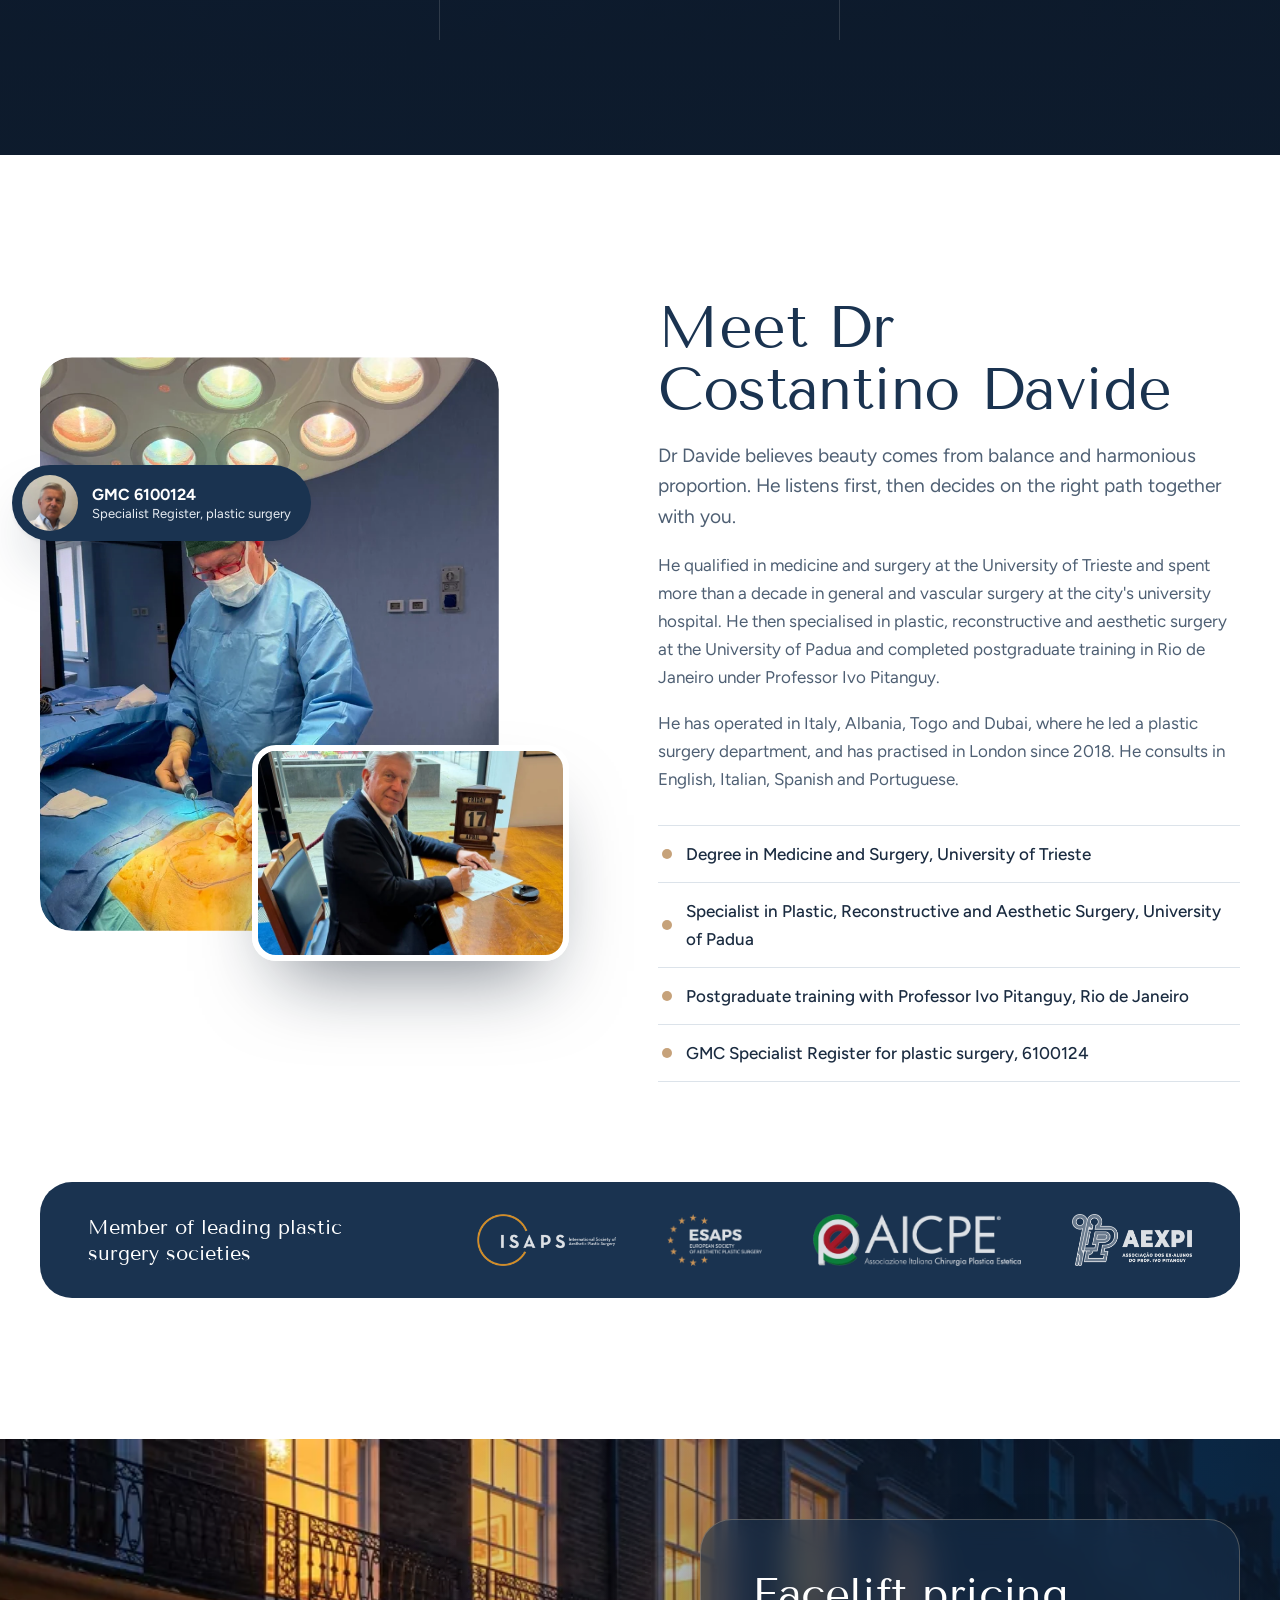
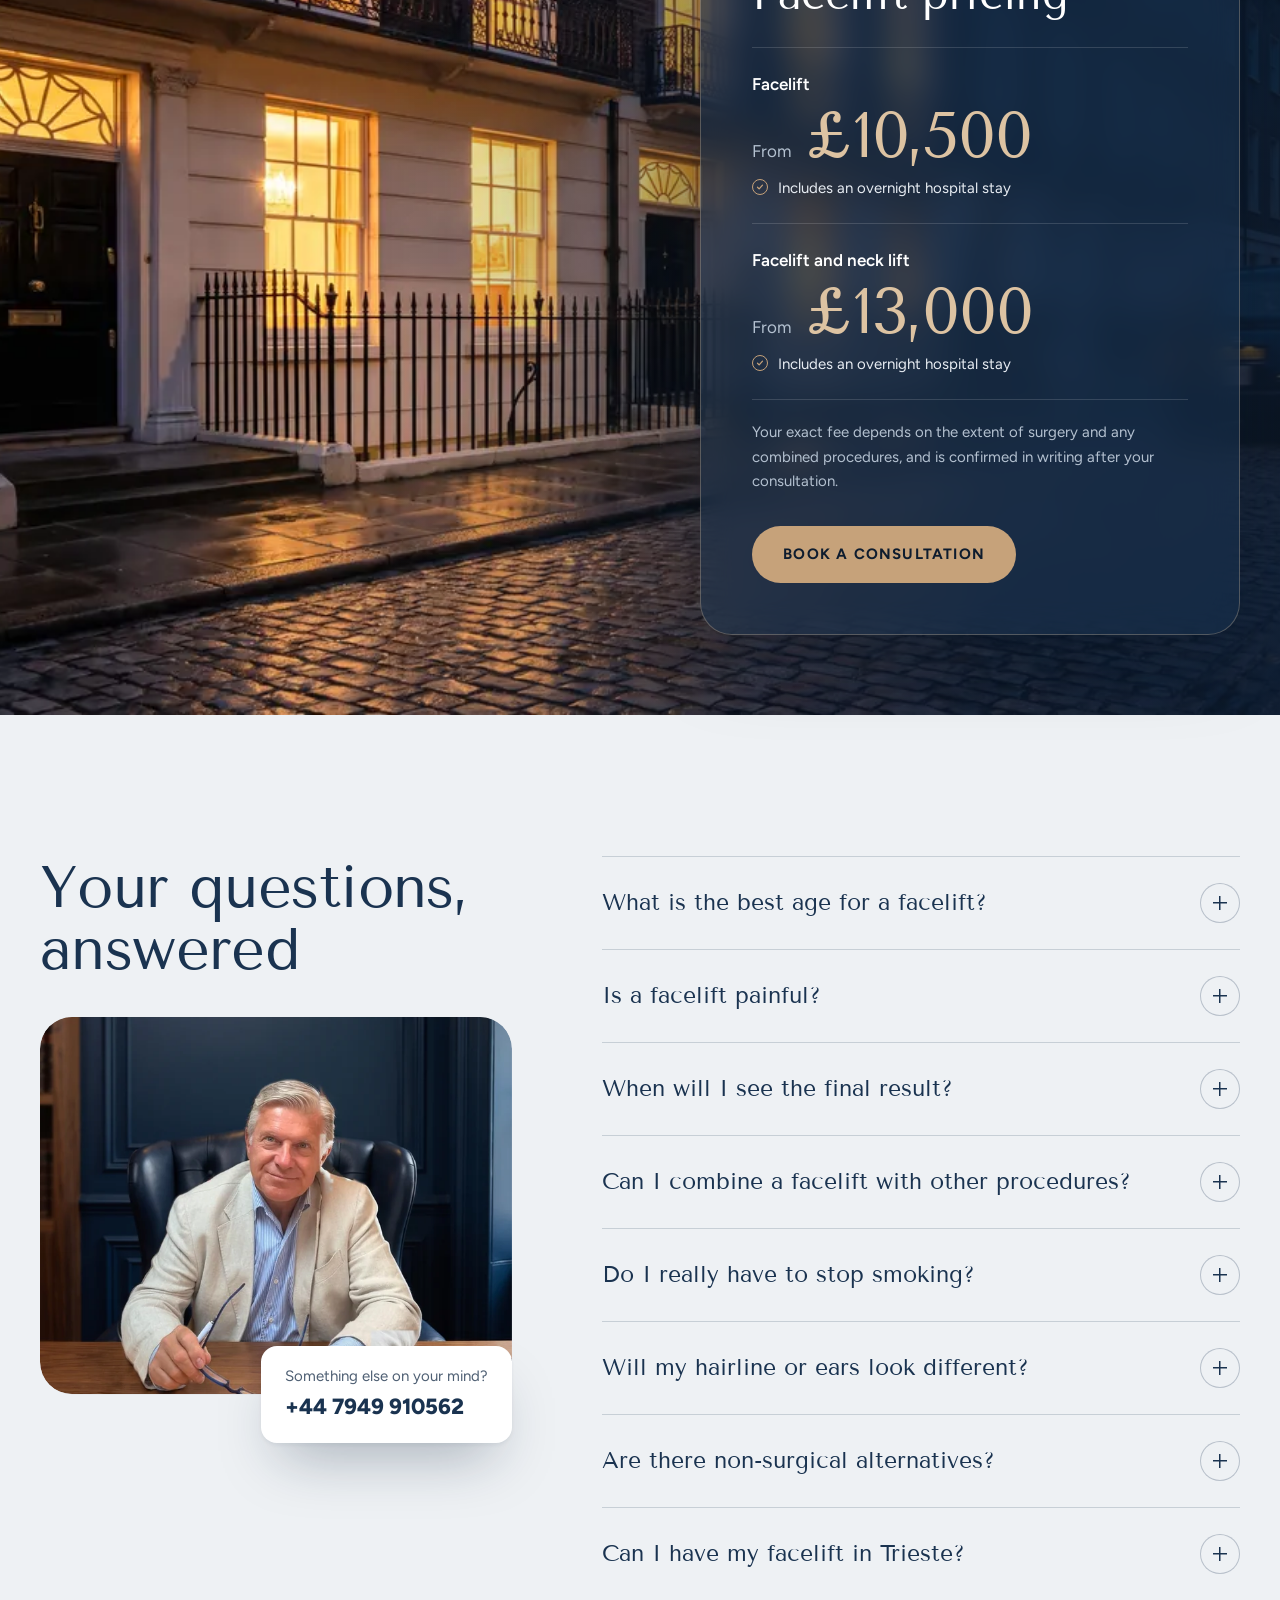
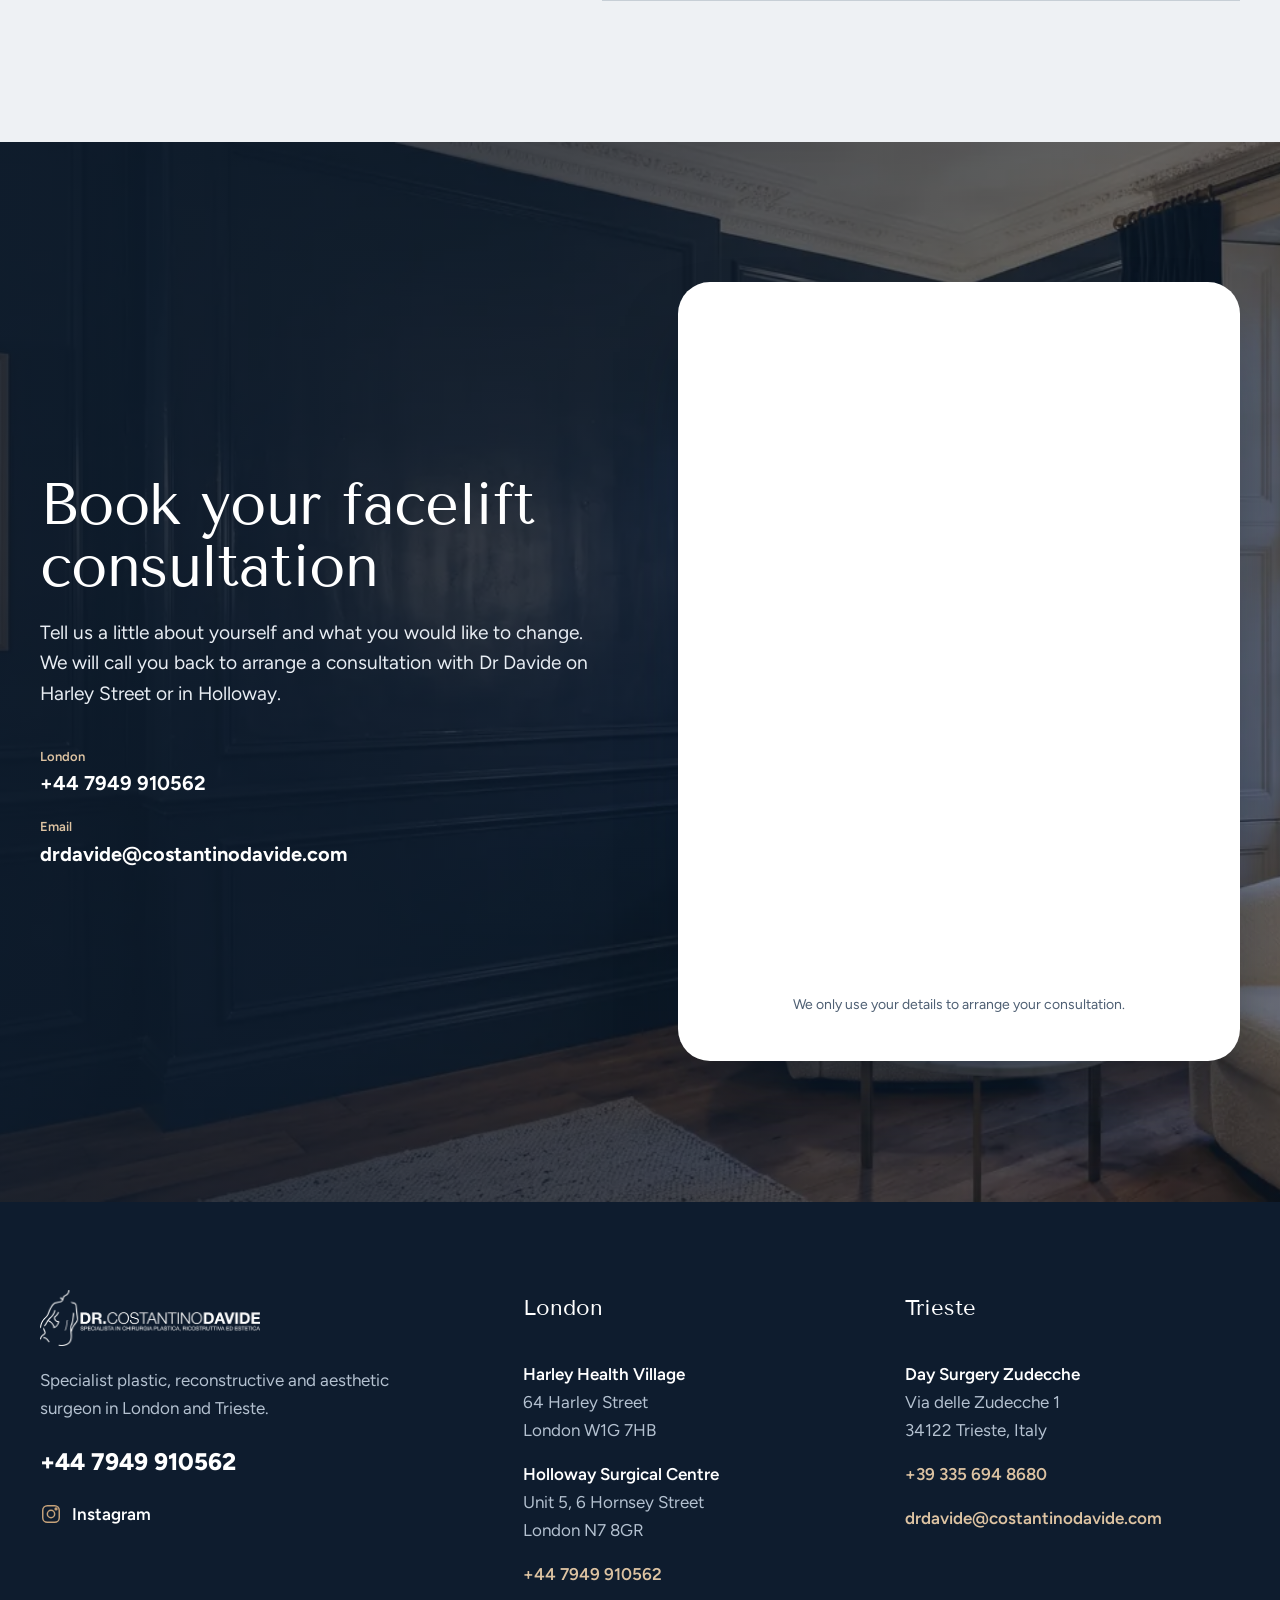
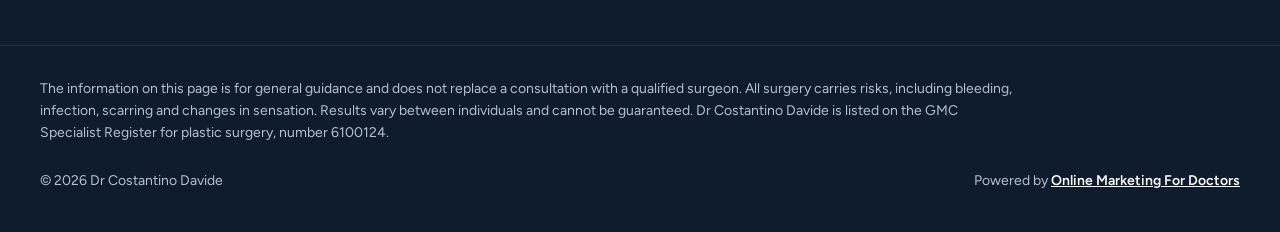
==== commit bee2c5ce: "Real facelift pricing; lifestyle photo in Why Choose section Pricing: facelift from £10,500 and face" ====
--- a/facelift/index.html
+++ b/facelift/index.html
@@ -636,7 +636,7 @@
     <!-- ============ WHY CHOOSE ============ -->
     <section class="why" id="why" aria-labelledby="why-title">
       <div class="why-media">
-        <img src="/assets/img/gen/why-theatre-2400.webp" srcset="/assets/img/gen/why-theatre-1400.webp 1400w, /assets/img/gen/why-theatre-2400.webp 2400w" sizes="100vw" alt="Dr Davide in the operating theatre" width="2400" height="1610" loading="lazy">
+        <img src="/assets/img/fl/why-life-2400.webp" srcset="/assets/img/fl/why-life-1400.webp 1400w, /assets/img/fl/why-life-2400.webp 2400w" sizes="100vw" alt="A smiling woman in a camel coat on a London balcony at dusk" width="2400" height="1340" loading="lazy">
         <div class="container why-intro">
           <h2 id="why-title" class="display-lg">Why patients choose Dr Davide for their facelift</h2>
         </div>
@@ -719,22 +719,26 @@
     </section>
 
     <!-- ============ PRICING ============ -->
-    <!-- PLACEHOLDER PRICING: replace the figure and inclusions with real prices -->
+    <!-- ============ PRICING ============ -->
     <section class="pricing" id="pricing" aria-labelledby="pricing-title">
       <div class="pricing-media">
         <img src="/assets/img/fl/harley-2400.webp" srcset="/assets/img/fl/harley-1400.webp 1400w, /assets/img/fl/harley-2400.webp 2400w" sizes="100vw" alt="Georgian townhouses on Harley Street at dusk" width="2400" height="1018" loading="lazy">
       </div>
       <div class="pricing-card">
         <h2 id="pricing-title" class="display-md">Facelift pricing</h2>
-        <p class="price"><span class="price-from">From</span><span class="price-figure">£9,500</span></p>
+        <ul class="price-options">
+          <li>
+            <h3>Facelift</h3>
+            <p class="price"><span class="price-from">From</span><span class="price-figure">£10,500</span></p>
+            <p class="price-incl">Includes an overnight hospital stay</p>
+          </li>
+          <li>
+            <h3>Facelift and neck lift</h3>
+            <p class="price"><span class="price-from">From</span><span class="price-figure">£13,000</span></p>
+            <p class="price-incl">Includes an overnight hospital stay</p>
+          </li>
+        </ul>
         <p class="price-note">Your exact fee depends on the extent of surgery and any combined procedures, and is confirmed in writing after your consultation.</p>
-        <ul class="check-list check-list--light">
-          <li>Consultation and personal plan with Dr Davide</li>
-          <li>Surgeon and anaesthetist fees</li>
-          <li>Hospital and theatre costs</li>
-          <li>Post-operative garment and dressings</li>
-          <li>Follow up appointments for a year or more</li>
-        </ul>
         <a class="btn btn-brass btn-lg" href="#book">Book a consultation</a>
       </div>
     </section>
--- a/assets/css/styles.css
+++ b/assets/css/styles.css
@@ -929,10 +929,18 @@
   border: 1px solid rgba(221, 195, 162, .3);
 }
 .pricing-card .display-md { color: var(--white); }
+.price-options { margin-top: 28px; display: grid; gap: 0; }
+.price-options li { padding-block: 22px; border-top: 1px solid rgba(255, 255, 255, .14); }
+.price-options li:last-child { border-bottom: 1px solid rgba(255, 255, 255, .14); }
+.price-options h3 { font-family: var(--font-text); font-weight: 600; font-size: 1.0625rem; color: var(--white); margin: 0; }
+.price-options .price { margin-top: 6px; }
+.price-options .price-figure { font-size: clamp(2.75rem, 5vw, 4rem); }
+.price-incl { margin-top: 8px; font-size: .9375rem; color: var(--on-navy); padding-left: 26px; position: relative; }
+.price-incl::before { content: ""; position: absolute; left: 0; top: .2em; width: 16px; height: 16px; border-radius: 50%; border: 1.5px solid var(--brass); background: url("data:image/svg+xml,%3Csvg xmlns='http://www.w3.org/2000/svg' viewBox='0 0 24 24' fill='none' stroke='%23C6A27A' stroke-width='3' stroke-linecap='round' stroke-linejoin='round'%3E%3Cpath d='M6 12.5l4 4 8-9'/%3E%3C/svg%3E") center / 10px no-repeat; }
 .price { margin-top: 24px; display: flex; align-items: baseline; gap: 14px; }
 .price-from { font-size: 1.0625rem; color: var(--on-navy-muted); }
 .price-figure { font-family: var(--font-display); font-size: clamp(3.5rem, 7vw, 5.5rem); line-height: 1; color: var(--brass-light); letter-spacing: -0.02em; }
-.price-note { margin-top: 16px; color: var(--on-navy-muted); font-size: .9375rem; max-width: 30em; }
+.price-note { margin: 20px 0 32px; color: var(--on-navy-muted); font-size: .9375rem; max-width: 30em; }
 .pricing-card .check-list { margin: 28px 0 36px; padding-top: 28px; border-top: 1px solid rgba(255, 255, 255, .14); }
 
 @media (max-width: 899px) {
